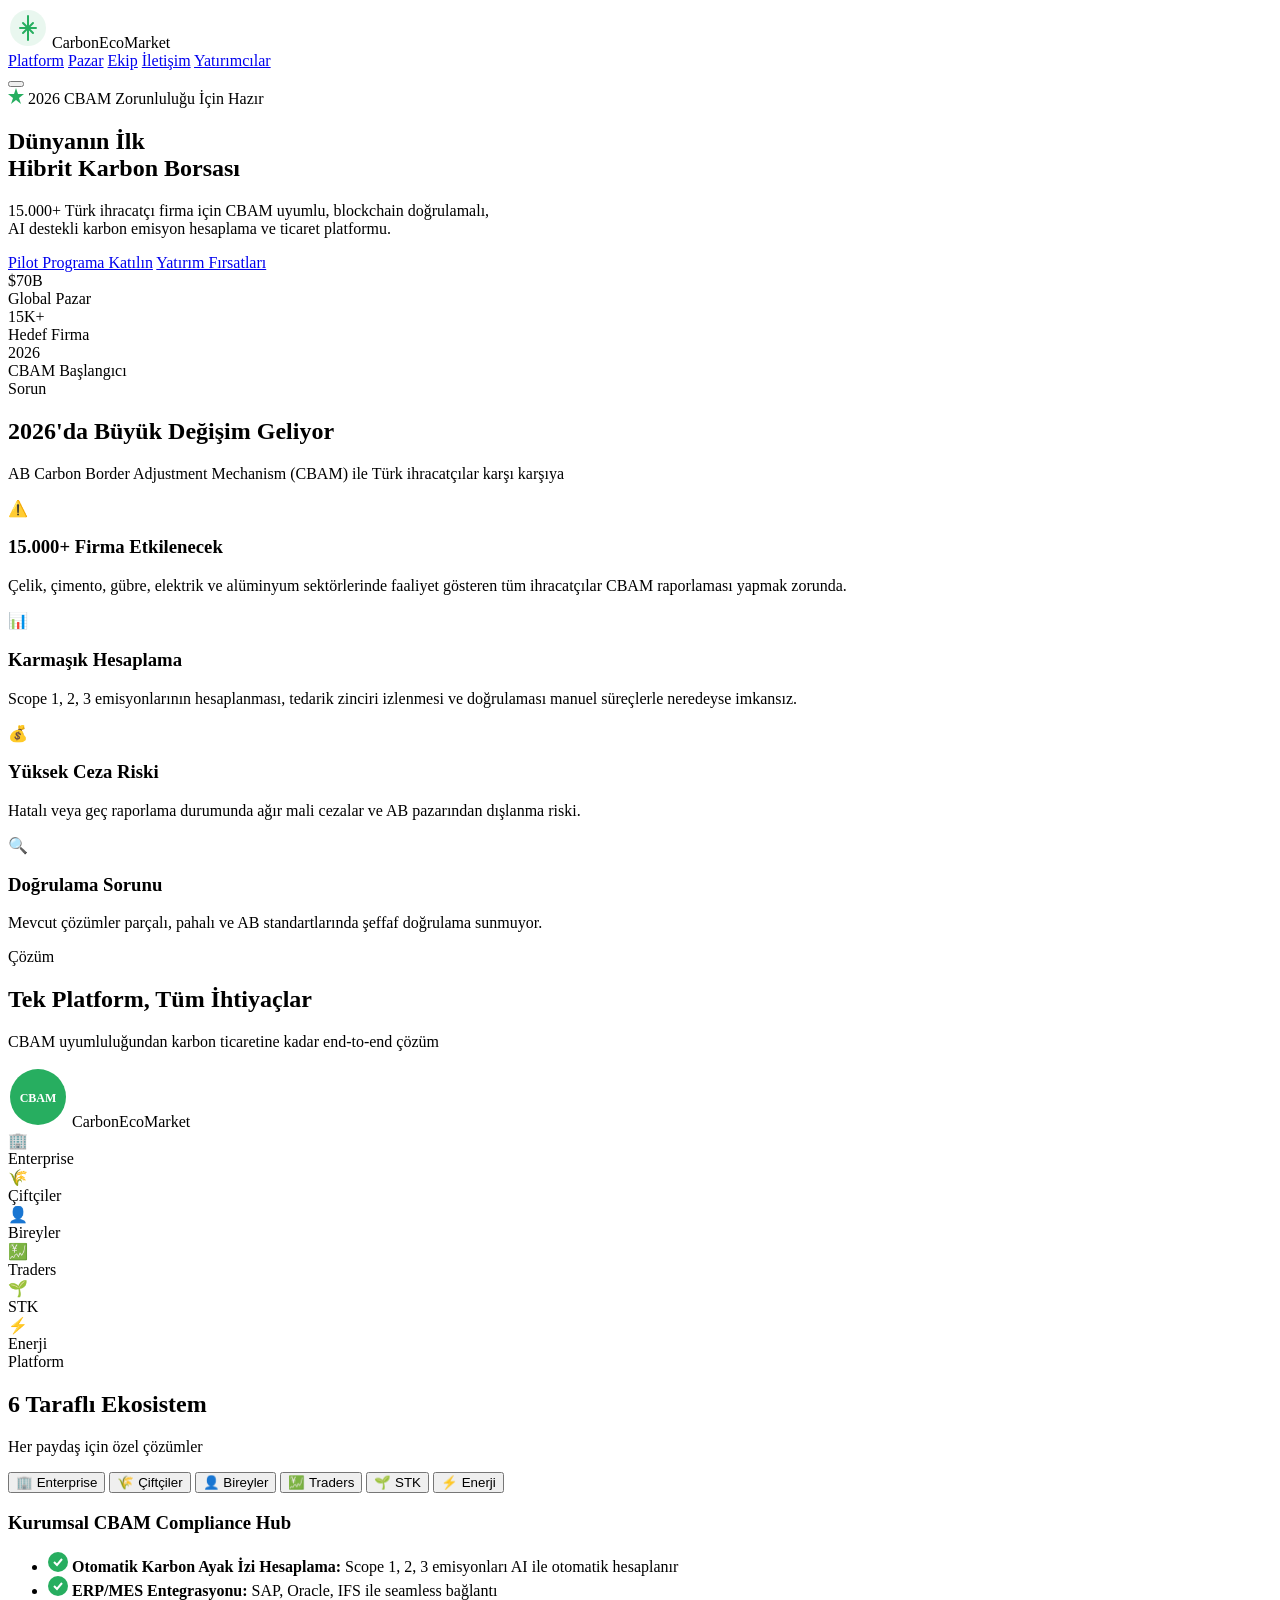
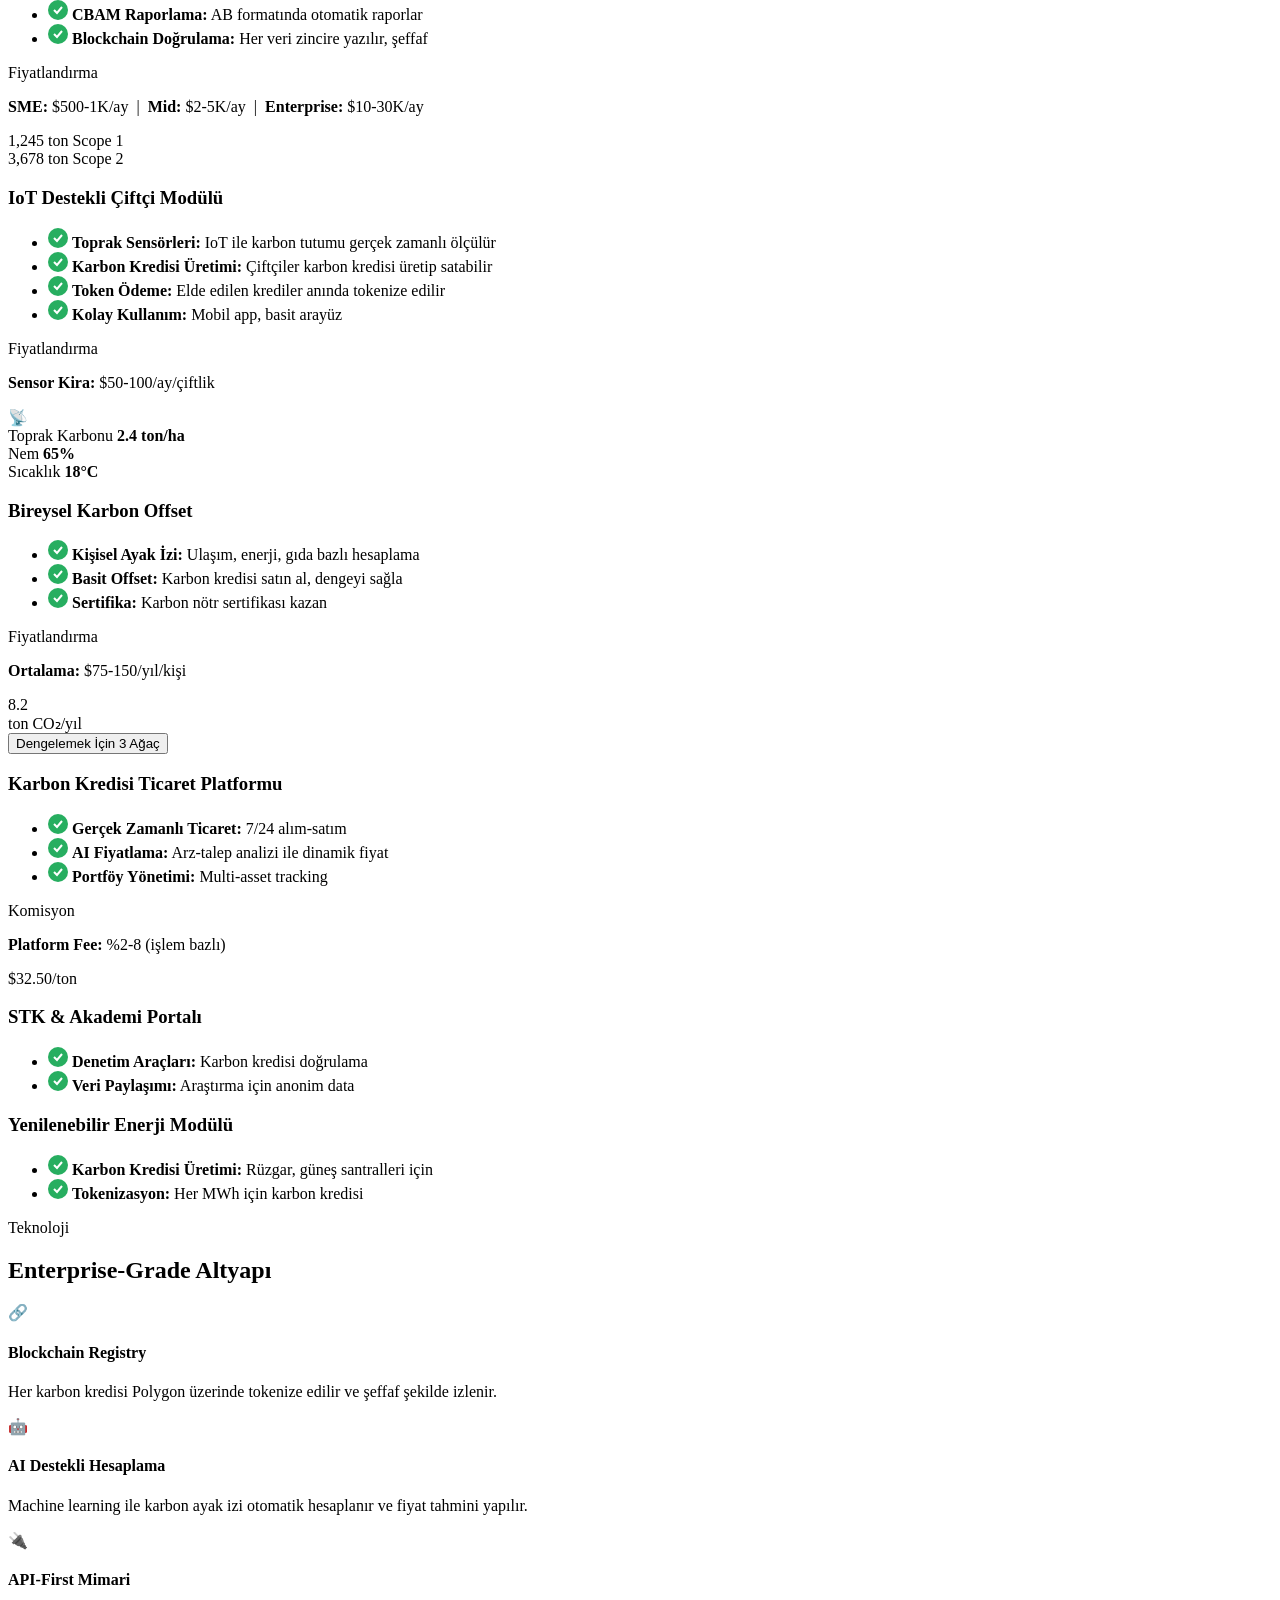
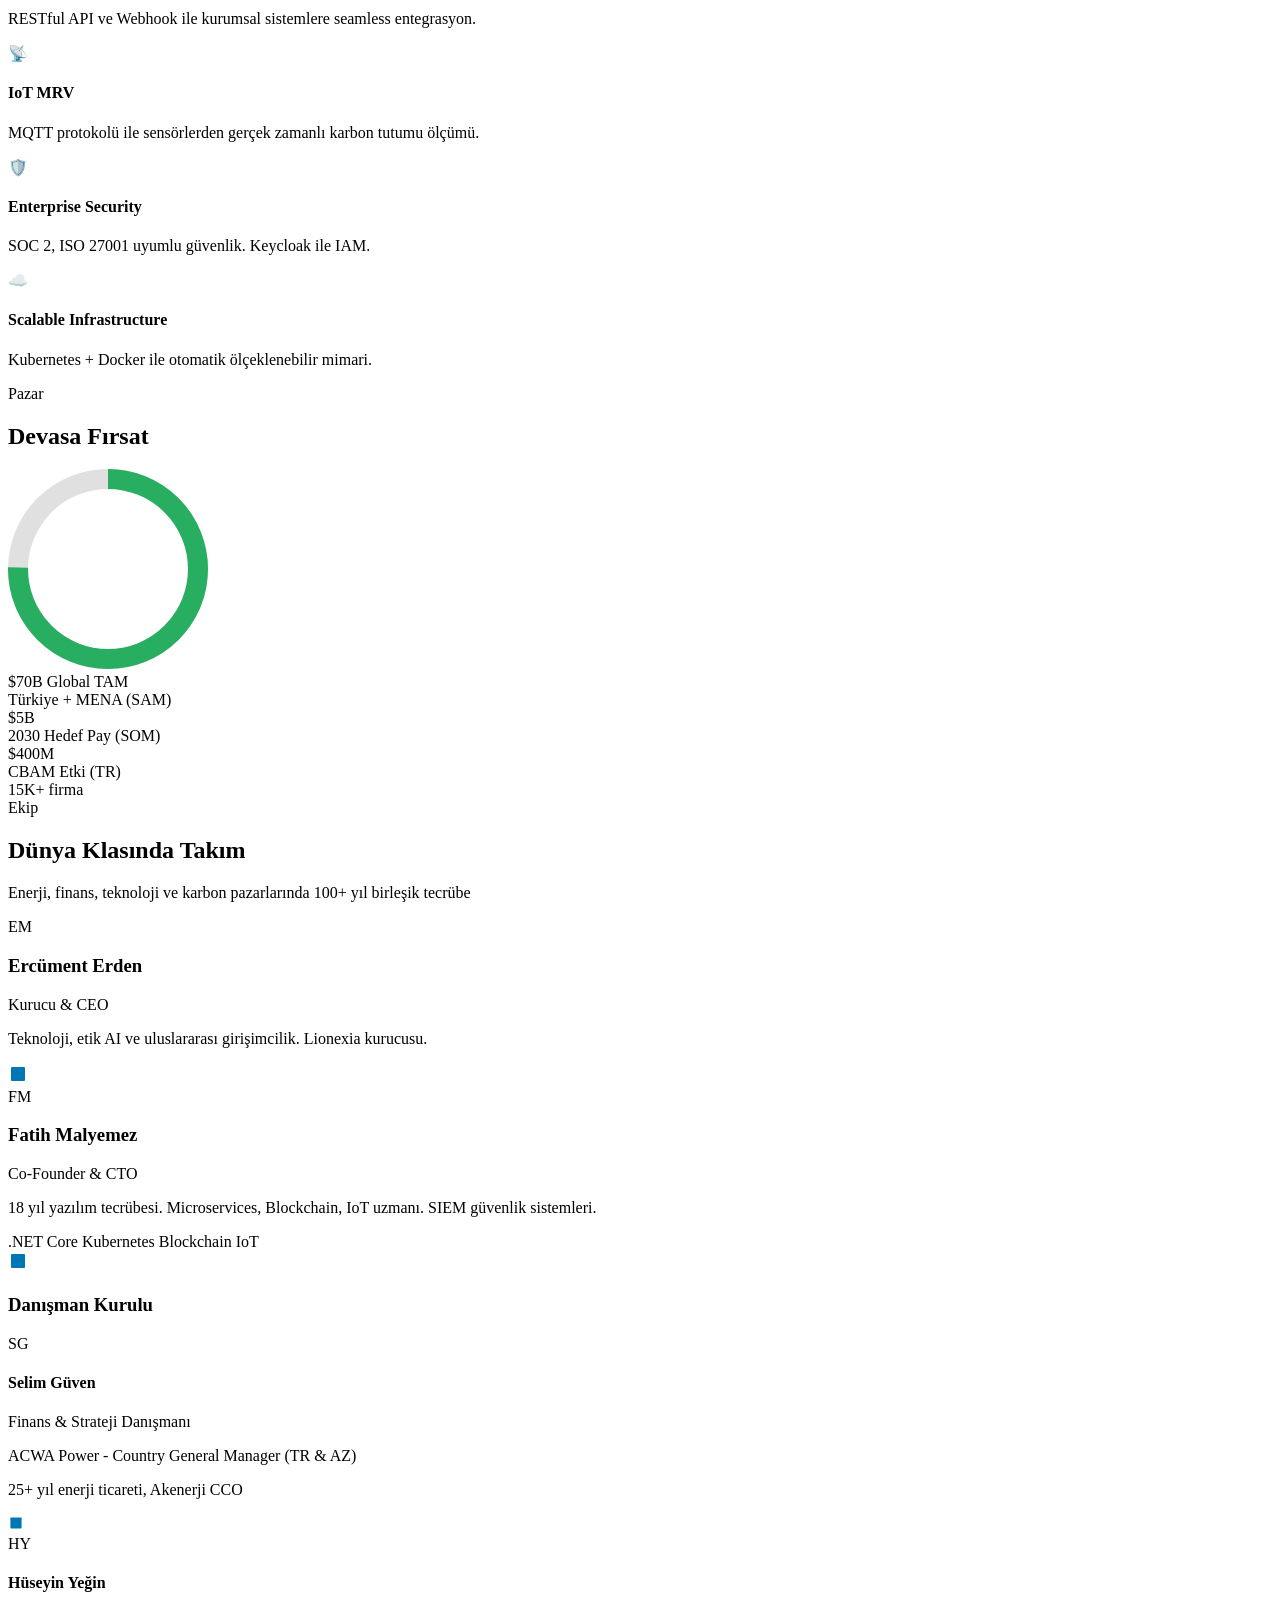
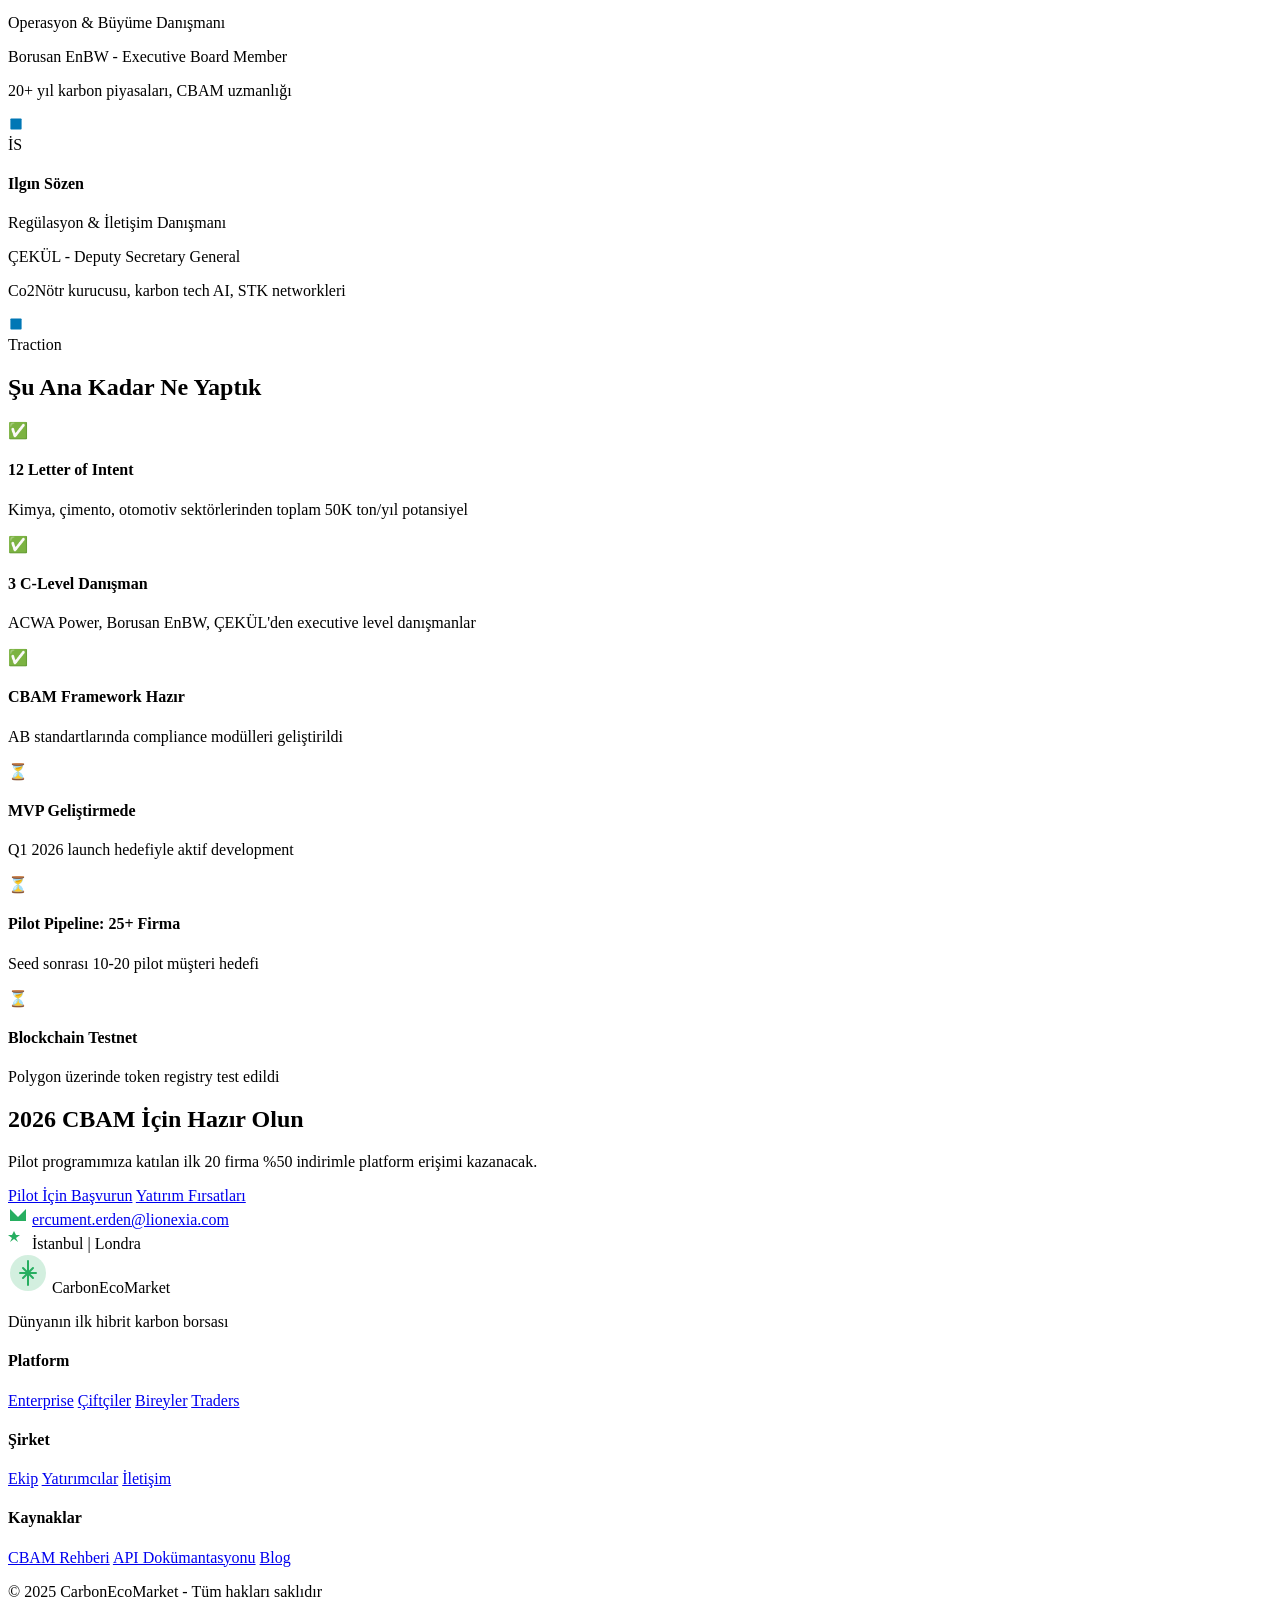
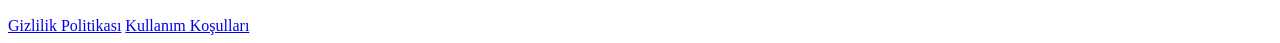
==== index.html @ c8ae9000 "Update title and description in index.html" ====
<!DOCTYPE html>
<html lang="tr">
<head>
    <meta charset="UTF-8">
    <meta name="viewport" content="width=device-width, initial-scale=1.0">
    <meta name="description" content="CarbonEcoMarket - Dünyanın ilk hibrit karbon borsası">
    <title>CarbonEcoMarket | Dünyanın İlk Hibrit Karbon Borsası</title>
    <link rel="stylesheet" href="styles.css">
    <link rel="preconnect" href="https://fonts.googleapis.com">
    <link href="https://fonts.googleapis.com/css2?family=Inter:wght@300;400;500;600;700;800&display=swap" rel="stylesheet">
</head>
<body>
    
    <!-- Navigation -->
    <nav class="navbar">
        <div class="container">
            <div class="nav-brand">
                <svg class="logo-icon" width="40" height="40" viewBox="0 0 40 40">
                    <circle cx="20" cy="20" r="18" fill="#27ae60" opacity="0.1"/>
                    <path d="M20 8 L20 32 M12 20 L28 20 M15 15 L25 25 M25 15 L15 25" 
                          stroke="#27ae60" stroke-width="2" stroke-linecap="round"/>
                </svg>
                <span class="brand-name">CarbonEcoMarket</span>
            </div>
            <div class="nav-links">
                <a href="#platform">Platform</a>
                <a href="#market">Pazar</a>
                <a href="#team">Ekip</a>
                <a href="#contact">İletişim</a>
                <a href="/invest" class="btn-invest">Yatırımcılar</a>
            </div>
            <button class="mobile-menu-btn">
                <span></span>
                <span></span>
                <span></span>
            </button>
        </div>
    </nav>

    <!-- Hero Section -->
    <section class="hero">
        <div class="hero-background">
            <div class="gradient-orb orb-1"></div>
            <div class="gradient-orb orb-2"></div>
            <div class="gradient-orb orb-3"></div>
        </div>
        <div class="container hero-content">
            <div class="hero-badge">
                <svg width="16" height="16" viewBox="0 0 16 16">
                    <path d="M8 0L10 6L16 6L11 10L13 16L8 12L3 16L5 10L0 6L6 6Z" fill="#27ae60"/>
                </svg>
                <span>2026 CBAM Zorunluluğu İçin Hazır</span>
            </div>
            <h1 class="hero-title">
                Dünyanın İlk<br/>
                <span class="gradient-text">Hibrit Karbon Borsası</span>
            </h1>
            <p class="hero-subtitle">
                15.000+ Türk ihracatçı firma için CBAM uyumlu, blockchain doğrulamalı,<br/>
                AI destekli karbon emisyon hesaplama ve ticaret platformu.
            </p>
            <div class="hero-cta">
                <a href="#contact" class="btn btn-primary">Pilot Programa Katılın</a>
                <a href="/invest" class="btn btn-secondary">Yatırım Fırsatları</a>
            </div>
            <div class="hero-stats">
                <div class="stat-item">
                    <div class="stat-number">$70B</div>
                    <div class="stat-label">Global Pazar</div>
                </div>
                <div class="stat-item">
                    <div class="stat-number">15K+</div>
                    <div class="stat-label">Hedef Firma</div>
                </div>
                <div class="stat-item">
                    <div class="stat-number">2026</div>
                    <div class="stat-label">CBAM Başlangıcı</div>
                </div>
            </div>
        </div>
    </section>

    <!-- Problem Section -->
    <section class="problem-section">
        <div class="container">
            <div class="section-header">
                <span class="section-tag">Sorun</span>
                <h2>2026'da Büyük Değişim Geliyor</h2>
                <p>AB Carbon Border Adjustment Mechanism (CBAM) ile Türk ihracatçılar karşı karşıya</p>
            </div>
            <div class="problem-grid">
                <div class="problem-card urgent">
                    <div class="problem-icon">⚠️</div>
                    <h3>15.000+ Firma Etkilenecek</h3>
                    <p>Çelik, çimento, gübre, elektrik ve alüminyum sektörlerinde faaliyet gösteren tüm ihracatçılar CBAM raporlaması yapmak zorunda.</p>
                </div>
                <div class="problem-card">
                    <div class="problem-icon">📊</div>
                    <h3>Karmaşık Hesaplama</h3>
                    <p>Scope 1, 2, 3 emisyonlarının hesaplanması, tedarik zinciri izlenmesi ve doğrulaması manuel süreçlerle neredeyse imkansız.</p>
                </div>
                <div class="problem-card">
                    <div class="problem-icon">💰</div>
                    <h3>Yüksek Ceza Riski</h3>
                    <p>Hatalı veya geç raporlama durumunda ağır mali cezalar ve AB pazarından dışlanma riski.</p>
                </div>
                <div class="problem-card">
                    <div class="problem-icon">🔍</div>
                    <h3>Doğrulama Sorunu</h3>
                    <p>Mevcut çözümler parçalı, pahalı ve AB standartlarında şeffaf doğrulama sunmuyor.</p>
                </div>
            </div>
        </div>
    </section>

    <!-- Solution Section -->
    <section class="solution-section">
        <div class="container">
            <div class="section-header">
                <span class="section-tag">Çözüm</span>
                <h2>Tek Platform, Tüm İhtiyaçlar</h2>
                <p>CBAM uyumluluğundan karbon ticaretine kadar end-to-end çözüm</p>
            </div>
            <div class="solution-visual">
                <div class="platform-diagram">
                    <div class="diagram-center">
                        <div class="center-node">
                            <svg width="60" height="60" viewBox="0 0 60 60">
                                <circle cx="30" cy="30" r="28" fill="#27ae60"/>
                                <text x="30" y="35" text-anchor="middle" fill="white" font-size="12" font-weight="bold">CBAM</text>
                            </svg>
                            <span>CarbonEcoMarket</span>
                        </div>
                    </div>
                    <div class="diagram-nodes">
                        <div class="node node-1">
                            <div class="node-icon">🏢</div>
                            <span>Enterprise</span>
                        </div>
                        <div class="node node-2">
                            <div class="node-icon">🌾</div>
                            <span>Çiftçiler</span>
                        </div>
                        <div class="node node-3">
                            <div class="node-icon">👤</div>
                            <span>Bireyler</span>
                        </div>
                        <div class="node node-4">
                            <div class="node-icon">💹</div>
                            <span>Traders</span>
                        </div>
                        <div class="node node-5">
                            <div class="node-icon">🌱</div>
                            <span>STK</span>
                        </div>
                        <div class="node node-6">
                            <div class="node-icon">⚡</div>
                            <span>Enerji</span>
                        </div>
                    </div>
                </div>
            </div>
        </div>
    </section>

    <!-- Platform Features -->
    <section id="platform" class="features-section">
        <div class="container">
            <div class="section-header">
                <span class="section-tag">Platform</span>
                <h2>6 Taraflı Ekosistem</h2>
                <p>Her paydaş için özel çözümler</p>
            </div>
            <div class="features-tabs">
                <button class="tab-btn active" data-tab="enterprise">🏢 Enterprise</button>
                <button class="tab-btn" data-tab="farm">🌾 Çiftçiler</button>
                <button class="tab-btn" data-tab="individual">👤 Bireyler</button>
                <button class="tab-btn" data-tab="trader">💹 Traders</button>
                <button class="tab-btn" data-tab="ngo">🌱 STK</button>
                <button class="tab-btn" data-tab="energy">⚡ Enerji</button>
            </div>
            <div class="features-content">
                <!-- Enterprise Tab -->
                <div class="tab-content active" id="enterprise">
                    <div class="feature-showcase">
                        <div class="feature-text">
                            <h3>Kurumsal CBAM Compliance Hub</h3>
                            <ul class="feature-list">
                                <li>
                                    <svg width="20" height="20" viewBox="0 0 20 20">
                                        <circle cx="10" cy="10" r="10" fill="#27ae60"/>
                                        <path d="M6 10 L9 13 L14 7" stroke="white" stroke-width="2" fill="none"/>
                                    </svg>
                                    <span><strong>Otomatik Karbon Ayak İzi Hesaplama:</strong> Scope 1, 2, 3 emisyonları AI ile otomatik hesaplanır</span>
                                </li>
                                <li>
                                    <svg width="20" height="20" viewBox="0 0 20 20">
                                        <circle cx="10" cy="10" r="10" fill="#27ae60"/>
                                        <path d="M6 10 L9 13 L14 7" stroke="white" stroke-width="2" fill="none"/>
                                    </svg>
                                    <span><strong>ERP/MES Entegrasyonu:</strong> SAP, Oracle, IFS ile seamless bağlantı</span>
                                </li>
                                <li>
                                    <svg width="20" height="20" viewBox="0 0 20 20">
                                        <circle cx="10" cy="10" r="10" fill="#27ae60"/>
                                        <path d="M6 10 L9 13 L14 7" stroke="white" stroke-width="2" fill="none"/>
                                    </svg>
                                    <span><strong>CBAM Raporlama:</strong> AB formatında otomatik raporlar</span>
                                </li>
                                <li>
                                    <svg width="20" height="20" viewBox="0 0 20 20">
                                        <circle cx="10" cy="10" r="10" fill="#27ae60"/>
                                        <path d="M6 10 L9 13 L14 7" stroke="white" stroke-width="2" fill="none"/>
                                    </svg>
                                    <span><strong>Blockchain Doğrulama:</strong> Her veri zincire yazılır, şeffaf</span>
                                </li>
                            </ul>
                            <div class="feature-pricing">
                                <div class="pricing-badge">Fiyatlandırma</div>
                                <p><strong>SME:</strong> $500-1K/ay &nbsp;|&nbsp; <strong>Mid:</strong> $2-5K/ay &nbsp;|&nbsp; <strong>Enterprise:</strong> $10-30K/ay</p>
                            </div>
                        </div>
                        <div class="feature-visual">
                            <div class="dashboard-mockup">
                                <div class="mockup-header">
                                    <div class="mockup-dot"></div>
                                    <div class="mockup-dot"></div>
                                    <div class="mockup-dot"></div>
                                </div>
                                <div class="mockup-content">
                                    <div class="mockup-chart">
                                        <div class="chart-bar" style="height: 60%"></div>
                                        <div class="chart-bar" style="height: 80%"></div>
                                        <div class="chart-bar" style="height: 45%"></div>
                                        <div class="chart-bar" style="height: 90%"></div>
                                    </div>
                                    <div class="mockup-stats">
                                        <div class="stat-box">
                                            <span class="stat-value">1,245 ton</span>
                                            <span class="stat-label">Scope 1</span>
                                        </div>
                                        <div class="stat-box">
                                            <span class="stat-value">3,678 ton</span>
                                            <span class="stat-label">Scope 2</span>
                                        </div>
                                    </div>
                                </div>
                            </div>
                        </div>
                    </div>
                </div>

                <!-- Farm Tab -->
                <div class="tab-content" id="farm">
                    <div class="feature-showcase">
                        <div class="feature-text">
                            <h3>IoT Destekli Çiftçi Modülü</h3>
                            <ul class="feature-list">
                                <li>
                                    <svg width="20" height="20" viewBox="0 0 20 20">
                                        <circle cx="10" cy="10" r="10" fill="#27ae60"/>
                                        <path d="M6 10 L9 13 L14 7" stroke="white" stroke-width="2" fill="none"/>
                                    </svg>
                                    <span><strong>Toprak Sensörleri:</strong> IoT ile karbon tutumu gerçek zamanlı ölçülür</span>
                                </li>
                                <li>
                                    <svg width="20" height="20" viewBox="0 0 20 20">
                                        <circle cx="10" cy="10" r="10" fill="#27ae60"/>
                                        <path d="M6 10 L9 13 L14 7" stroke="white" stroke-width="2" fill="none"/>
                                    </svg>
                                    <span><strong>Karbon Kredisi Üretimi:</strong> Çiftçiler karbon kredisi üretip satabilir</span>
                                </li>
                                <li>
                                    <svg width="20" height="20" viewBox="0 0 20 20">
                                        <circle cx="10" cy="10" r="10" fill="#27ae60"/>
                                        <path d="M6 10 L9 13 L14 7" stroke="white" stroke-width="2" fill="none"/>
                                    </svg>
                                    <span><strong>Token Ödeme:</strong> Elde edilen krediler anında tokenize edilir</span>
                                </li>
                                <li>
                                    <svg width="20" height="20" viewBox="0 0 20 20">
                                        <circle cx="10" cy="10" r="10" fill="#27ae60"/>
                                        <path d="M6 10 L9 13 L14 7" stroke="white" stroke-width="2" fill="none"/>
                                    </svg>
                                    <span><strong>Kolay Kullanım:</strong> Mobil app, basit arayüz</span>
                                </li>
                            </ul>
                            <div class="feature-pricing">
                                <div class="pricing-badge">Fiyatlandırma</div>
                                <p><strong>Sensor Kira:</strong> $50-100/ay/çiftlik</p>
                            </div>
                        </div>
                        <div class="feature-visual">
                            <div class="iot-mockup">
                                <div class="sensor-icon">📡</div>
                                <div class="iot-data">
                                    <div class="data-row">
                                        <span>Toprak Karbonu</span>
                                        <strong>2.4 ton/ha</strong>
                                    </div>
                                    <div class="data-row">
                                        <span>Nem</span>
                                        <strong>65%</strong>
                                    </div>
                                    <div class="data-row">
                                        <span>Sıcaklık</span>
                                        <strong>18°C</strong>
                                    </div>
                                </div>
                            </div>
                        </div>
                    </div>
                </div>

                <!-- Individual Tab -->
                <div class="tab-content" id="individual">
                    <div class="feature-showcase">
                        <div class="feature-text">
                            <h3>Bireysel Karbon Offset</h3>
                            <ul class="feature-list">
                                <li>
                                    <svg width="20" height="20" viewBox="0 0 20 20">
                                        <circle cx="10" cy="10" r="10" fill="#27ae60"/>
                                        <path d="M6 10 L9 13 L14 7" stroke="white" stroke-width="2" fill="none"/>
                                    </svg>
                                    <span><strong>Kişisel Ayak İzi:</strong> Ulaşım, enerji, gıda bazlı hesaplama</span>
                                </li>
                                <li>
                                    <svg width="20" height="20" viewBox="0 0 20 20">
                                        <circle cx="10" cy="10" r="10" fill="#27ae60"/>
                                        <path d="M6 10 L9 13 L14 7" stroke="white" stroke-width="2" fill="none"/>
                                    </svg>
                                    <span><strong>Basit Offset:</strong> Karbon kredisi satın al, dengeyi sağla</span>
                                </li>
                                <li>
                                    <svg width="20" height="20" viewBox="0 0 20 20">
                                        <circle cx="10" cy="10" r="10" fill="#27ae60"/>
                                        <path d="M6 10 L9 13 L14 7" stroke="white" stroke-width="2" fill="none"/>
                                    </svg>
                                    <span><strong>Sertifika:</strong> Karbon nötr sertifikası kazan</span>
                                </li>
                            </ul>
                            <div class="feature-pricing">
                                <div class="pricing-badge">Fiyatlandırma</div>
                                <p><strong>Ortalama:</strong> $75-150/yıl/kişi</p>
                            </div>
                        </div>
                        <div class="feature-visual">
                            <div class="mobile-mockup">
                                <div class="mobile-screen">
                                    <div class="carbon-circle">
                                        <div class="circle-value">8.2</div>
                                        <div class="circle-label">ton CO₂/yıl</div>
                                    </div>
                                    <button class="offset-btn">Dengelemek İçin 3 Ağaç</button>
                                </div>
                            </div>
                        </div>
                    </div>
                </div>

                <!-- Trader Tab -->
                <div class="tab-content" id="trader">
                    <div class="feature-showcase">
                        <div class="feature-text">
                            <h3>Karbon Kredisi Ticaret Platformu</h3>
                            <ul class="feature-list">
                                <li>
                                    <svg width="20" height="20" viewBox="0 0 20 20">
                                        <circle cx="10" cy="10" r="10" fill="#27ae60"/>
                                        <path d="M6 10 L9 13 L14 7" stroke="white" stroke-width="2" fill="none"/>
                                    </svg>
                                    <span><strong>Gerçek Zamanlı Ticaret:</strong> 7/24 alım-satım</span>
                                </li>
                                <li>
                                    <svg width="20" height="20" viewBox="0 0 20 20">
                                        <circle cx="10" cy="10" r="10" fill="#27ae60"/>
                                        <path d="M6 10 L9 13 L14 7" stroke="white" stroke-width="2" fill="none"/>
                                    </svg>
                                    <span><strong>AI Fiyatlama:</strong> Arz-talep analizi ile dinamik fiyat</span>
                                </li>
                                <li>
                                    <svg width="20" height="20" viewBox="0 0 20 20">
                                        <circle cx="10" cy="10" r="10" fill="#27ae60"/>
                                        <path d="M6 10 L9 13 L14 7" stroke="white" stroke-width="2" fill="none"/>
                                    </svg>
                                    <span><strong>Portföy Yönetimi:</strong> Multi-asset tracking</span>
                                </li>
                            </ul>
                            <div class="feature-pricing">
                                <div class="pricing-badge">Komisyon</div>
                                <p><strong>Platform Fee:</strong> %2-8 (işlem bazlı)</p>
                            </div>
                        </div>
                        <div class="feature-visual">
                            <div class="trading-mockup">
                                <div class="price-chart">
                                    <div class="chart-line"></div>
                                    <span class="price-tag">$32.50/ton</span>
                                </div>
                            </div>
                        </div>
                    </div>
                </div>

                <!-- NGO Tab -->
                <div class="tab-content" id="ngo">
                    <div class="feature-showcase">
                        <div class="feature-text">
                            <h3>STK & Akademi Portalı</h3>
                            <ul class="feature-list">
                                <li>
                                    <svg width="20" height="20" viewBox="0 0 20 20">
                                        <circle cx="10" cy="10" r="10" fill="#27ae60"/>
                                        <path d="M6 10 L9 13 L14 7" stroke="white" stroke-width="2" fill="none"/>
                                    </svg>
                                    <span><strong>Denetim Araçları:</strong> Karbon kredisi doğrulama</span>
                                </li>
                                <li>
                                    <svg width="20" height="20" viewBox="0 0 20 20">
                                        <circle cx="10" cy="10" r="10" fill="#27ae60"/>
                                        <path d="M6 10 L9 13 L14 7" stroke="white" stroke-width="2" fill="none"/>
                                    </svg>
                                    <span><strong>Veri Paylaşımı:</strong> Araştırma için anonim data</span>
                                </li>
                            </ul>
                        </div>
                    </div>
                </div>

                <!-- Energy Tab -->
                <div class="tab-content" id="energy">
                    <div class="feature-showcase">
                        <div class="feature-text">
                            <h3>Yenilenebilir Enerji Modülü</h3>
                            <ul class="feature-list">
                                <li>
                                    <svg width="20" height="20" viewBox="0 0 20 20">
                                        <circle cx="10" cy="10" r="10" fill="#27ae60"/>
                                        <path d="M6 10 L9 13 L14 7" stroke="white" stroke-width="2" fill="none"/>
                                    </svg>
                                    <span><strong>Karbon Kredisi Üretimi:</strong> Rüzgar, güneş santralleri için</span>
                                </li>
                                <li>
                                    <svg width="20" height="20" viewBox="0 0 20 20">
                                        <circle cx="10" cy="10" r="10" fill="#27ae60"/>
                                        <path d="M6 10 L9 13 L14 7" stroke="white" stroke-width="2" fill="none"/>
                                    </svg>
                                    <span><strong>Tokenizasyon:</strong> Her MWh için karbon kredisi</span>
                                </li>
                            </ul>
                        </div>
                    </div>
                </div>
            </div>
        </div>
    </section>

    <!-- Technology Stack -->
    <section class="tech-section">
        <div class="container">
            <div class="section-header">
                <span class="section-tag">Teknoloji</span>
                <h2>Enterprise-Grade Altyapı</h2>
            </div>
            <div class="tech-grid">
                <div class="tech-card">
                    <div class="tech-icon">🔗</div>
                    <h4>Blockchain Registry</h4>
                    <p>Her karbon kredisi Polygon üzerinde tokenize edilir ve şeffaf şekilde izlenir.</p>
                </div>
                <div class="tech-card">
                    <div class="tech-icon">🤖</div>
                    <h4>AI Destekli Hesaplama</h4>
                    <p>Machine learning ile karbon ayak izi otomatik hesaplanır ve fiyat tahmini yapılır.</p>
                </div>
                <div class="tech-card">
                    <div class="tech-icon">🔌</div>
                    <h4>API-First Mimari</h4>
                    <p>RESTful API ve Webhook ile kurumsal sistemlere seamless entegrasyon.</p>
                </div>
                <div class="tech-card">
                    <div class="tech-icon">📡</div>
                    <h4>IoT MRV</h4>
                    <p>MQTT protokolü ile sensörlerden gerçek zamanlı karbon tutumu ölçümü.</p>
                </div>
                <div class="tech-card">
                    <div class="tech-icon">🛡️</div>
                    <h4>Enterprise Security</h4>
                    <p>SOC 2, ISO 27001 uyumlu güvenlik. Keycloak ile IAM.</p>
                </div>
                <div class="tech-card">
                    <div class="tech-icon">☁️</div>
                    <h4>Scalable Infrastructure</h4>
                    <p>Kubernetes + Docker ile otomatik ölçeklenebilir mimari.</p>
                </div>
            </div>
        </div>
    </section>

    <!-- Market Section -->
    <section id="market" class="market-section">
        <div class="container">
            <div class="section-header">
                <span class="section-tag">Pazar</span>
                <h2>Devasa Fırsat</h2>
            </div>
            <div class="market-stats">
                <div class="market-stat-large">
                    <div class="stat-circle">
                        <svg width="200" height="200" viewBox="0 0 200 200">
                            <circle cx="100" cy="100" r="90" fill="none" stroke="#e0e0e0" stroke-width="20"/>
                            <circle cx="100" cy="100" r="90" fill="none" stroke="#27ae60" stroke-width="20" 
                                    stroke-dasharray="565" stroke-dashoffset="140" transform="rotate(-90 100 100)"/>
                        </svg>
                        <div class="stat-center">
                            <span class="stat-big">$70B</span>
                            <span class="stat-small">Global TAM</span>
                        </div>
                    </div>
                </div>
                <div class="market-breakdown">
                    <div class="breakdown-item">
                        <div class="breakdown-label">
                            <span class="dot" style="background: #27ae60"></span>
                            <span>Türkiye + MENA (SAM)</span>
                        </div>
                        <div class="breakdown-value">$5B</div>
                    </div>
                    <div class="breakdown-item">
                        <div class="breakdown-label">
                            <span class="dot" style="background: #2980b9"></span>
                            <span>2030 Hedef Pay (SOM)</span>
                        </div>
                        <div class="breakdown-value">$400M</div>
                    </div>
                    <div class="breakdown-item">
                        <div class="breakdown-label">
                            <span class="dot" style="background: #e67e22"></span>
                            <span>CBAM Etki (TR)</span>
                        </div>
                        <div class="breakdown-value">15K+ firma</div>
                    </div>
                </div>
            </div>
        </div>
    </section>

    <!-- Team Section -->
    <section id="team" class="team-section">
        <div class="container">
            <div class="section-header">
                <span class="section-tag">Ekip</span>
                <h2>Dünya Klasında Takım</h2>
                <p>Enerji, finans, teknoloji ve karbon pazarlarında 100+ yıl birleşik tecrübe</p>
            </div>
            <div class="team-grid">
                <div class="team-card founder">
                    <div class="team-photo">
                        <div class="photo-placeholder">EM</div>
                    </div>
                    <h3>Ercüment Erden</h3>
                    <p class="team-role">Kurucu & CEO</p>
                    <p class="team-bio">Teknoloji, etik AI ve uluslararası girişimcilik. Lionexia kurucusu.</p>
                    <div class="team-links">
                        <a href="https://www.linkedin.com/in/ercumenterden/" target="_blank">
                            <svg width="20" height="20" viewBox="0 0 20 20">
                                <path d="M4 3 H16 A1 1 0 0 1 17 4 V16 A1 1 0 0 1 16 17 H4 A1 1 0 0 1 3 16 V4 A1 1 0 0 1 4 3 Z" fill="#0077b5"/>
                            </svg>
                        </a>
                    </div>
                </div>

                <div class="team-card founder">
                    <div class="team-photo">
                        <div class="photo-placeholder">FM</div>
                    </div>
                    <h3>Fatih Malyemez</h3>
                    <p class="team-role">Co-Founder & CTO</p>
                    <p class="team-bio">18 yıl yazılım tecrübesi. Microservices, Blockchain, IoT uzmanı. SIEM güvenlik sistemleri.</p>
                    <div class="team-expertise">
                        <span class="expertise-tag">.NET Core</span>
                        <span class="expertise-tag">Kubernetes</span>
                        <span class="expertise-tag">Blockchain</span>
                        <span class="expertise-tag">IoT</span>
                    </div>
                    <div class="team-links">
                        <a href="https://www.linkedin.com/in/fatih-malyemez-86b98a245" target="_blank">
                            <svg width="20" height="20" viewBox="0 0 20 20">
                                <path d="M4 3 H16 A1 1 0 0 1 17 4 V16 A1 1 0 0 1 16 17 H4 A1 1 0 0 1 3 16 V4 A1 1 0 0 1 4 3 Z" fill="#0077b5"/>
                            </svg>
                        </a>
                    </div>
                </div>
            </div>

            <div class="advisors-section">
                <h3 class="advisors-title">Danışman Kurulu</h3>
                <div class="advisors-grid">
                    <div class="advisor-card">
                        <div class="advisor-photo">
                            <div class="photo-placeholder">SG</div>
                        </div>
                        <div class="advisor-info">
                            <h4>Selim Güven</h4>
                            <p class="advisor-role">Finans & Strateji Danışmanı</p>
                            <p class="advisor-company">ACWA Power - Country General Manager (TR & AZ)</p>
                            <p class="advisor-experience">25+ yıl enerji ticareti, Akenerji CCO</p>
                        </div>
                        <a href="https://www.linkedin.com/in/selim-güven" target="_blank" class="advisor-linkedin">
                            <svg width="16" height="16" viewBox="0 0 20 20">
                                <path d="M4 3 H16 A1 1 0 0 1 17 4 V16 A1 1 0 0 1 16 17 H4 A1 1 0 0 1 3 16 V4 A1 1 0 0 1 4 3 Z" fill="#0077b5"/>
                            </svg>
                        </a>
                    </div>

                    <div class="advisor-card">
                        <div class="advisor-photo">
                            <div class="photo-placeholder">HY</div>
                        </div>
                        <div class="advisor-info">
                            <h4>Hüseyin Yeğin</h4>
                            <p class="advisor-role">Operasyon & Büyüme Danışmanı</p>
                            <p class="advisor-company">Borusan EnBW - Executive Board Member</p>
                            <p class="advisor-experience">20+ yıl karbon piyasaları, CBAM uzmanlığı</p>
                        </div>
                        <a href="https://www.linkedin.com/in/hüseyin-yeğin" target="_blank" class="advisor-linkedin">
                            <svg width="16" height="16" viewBox="0 0 20 20">
                                <path d="M4 3 H16 A1 1 0 0 1 17 4 V16 A1 1 0 0 1 16 17 H4 A1 1 0 0 1 3 16 V4 A1 1 0 0 1 4 3 Z" fill="#0077b5"/>
                            </svg>
                        </a>
                    </div>

                    <div class="advisor-card">
                        <div class="advisor-photo">
                            <div class="photo-placeholder">İS</div>
                        </div>
                        <div class="advisor-info">
                            <h4>Ilgın Sözen</h4>
                            <p class="advisor-role">Regülasyon & İletişim Danışmanı</p>
                            <p class="advisor-company">ÇEKÜL - Deputy Secretary General</p>
                            <p class="advisor-experience">Co2Nötr kurucusu, karbon tech AI, STK networkleri</p>
                        </div>
                        <a href="https://www.linkedin.com/in/ilgın-sözen" target="_blank" class="advisor-linkedin">
                            <svg width="16" height="16" viewBox="0 0 20 20">
                                <path d="M4 3 H16 A1 1 0 0 1 17 4 V16 A1 1 0 0 1 16 17 H4 A1 1 0 0 1 3 16 V4 A1 1 0 0 1 4 3 Z" fill="#0077b5"/>
                            </svg>
                        </a>
                    </div>
                </div>
            </div>
        </div>
    </section>

    <!-- Traction Section -->
    <section class="traction-section">
        <div class="container">
            <div class="section-header">
                <span class="section-tag">Traction</span>
                <h2>Şu Ana Kadar Ne Yaptık</h2>
            </div>
            <div class="traction-grid">
                <div class="traction-card completed">
                    <div class="traction-icon">✅</div>
                    <h4>12 Letter of Intent</h4>
                    <p>Kimya, çimento, otomotiv sektörlerinden toplam 50K ton/yıl potansiyel</p>
                </div>
                <div class="traction-card completed">
                    <div class="traction-icon">✅</div>
                    <h4>3 C-Level Danışman</h4>
                    <p>ACWA Power, Borusan EnBW, ÇEKÜL'den executive level danışmanlar</p>
                </div>
                <div class="traction-card completed">
                    <div class="traction-icon">✅</div>
                    <h4>CBAM Framework Hazır</h4>
                    <p>AB standartlarında compliance modülleri geliştirildi</p>
                </div>
                <div class="traction-card progress">
                    <div class="traction-icon">⏳</div>
                    <h4>MVP Geliştirmede</h4>
                    <p>Q1 2026 launch hedefiyle aktif development</p>
                </div>
                <div class="traction-card progress">
                    <div class="traction-icon">⏳</div>
                    <h4>Pilot Pipeline: 25+ Firma</h4>
                    <p>Seed sonrası 10-20 pilot müşteri hedefi</p>
                </div>
                <div class="traction-card progress">
                    <div class="traction-icon">⏳</div>
                    <h4>Blockchain Testnet</h4>
                    <p>Polygon üzerinde token registry test edildi</p>
                </div>
            </div>
        </div>
    </section>

    <!-- CTA Section -->
    <section id="contact" class="cta-section">
        <div class="container">
            <div class="cta-content">
                <h2>2026 CBAM İçin Hazır Olun</h2>
                <p>Pilot programımıza katılan ilk 20 firma %50 indirimle platform erişimi kazanacak.</p>
                <div class="cta-buttons">
                    <a href="mailto:info@carbonecomarket.com" class="btn btn-primary-large">Pilot İçin Başvurun</a>
                    <a href="/invest" class="btn btn-secondary-large">Yatırım Fırsatları</a>
                </div>
                <div class="cta-contacts">
                    <div class="contact-item">
                        <svg width="20" height="20" viewBox="0 0 20 20">
                            <path d="M2 4 L18 4 L10 12 Z M2 16 L18 16 L18 4 L2 4 Z" fill="#27ae60"/>
                        </svg>
                        <a href="mailto:ercument.erden@lionexia.com">ercument.erden@lionexia.com</a>
                    </div>
                    <div class="contact-item">
                        <svg width="20" height="20" viewBox="0 0 20 20">
                            <path d="M6 2 L8 6 L12 6 L8 9 L10 13 L6 10 L2 13 L4 9 L0 6 L4 6 Z" fill="#27ae60"/>
                        </svg>
                        <span>İstanbul | Londra</span>
                    </div>
                </div>
            </div>
        </div>
    </section>

    <!-- Footer -->
    <footer class="footer">
        <div class="container">
            <div class="footer-content">
                <div class="footer-brand">
                    <div class="footer-logo">
                        <svg width="40" height="40" viewBox="0 0 40 40">
                            <circle cx="20" cy="20" r="18" fill="#27ae60" opacity="0.2"/>
                            <path d="M20 8 L20 32 M12 20 L28 20 M15 15 L25 25 M25 15 L15 25" 
                                  stroke="#27ae60" stroke-width="2" stroke-linecap="round"/>
                        </svg>
                        <span>CarbonEcoMarket</span>
                    </div>
                    <p>Dünyanın ilk hibrit karbon borsası</p>
                </div>
                <div class="footer-links">
                    <div class="footer-col">
                        <h4>Platform</h4>
                        <a href="#platform">Enterprise</a>
                        <a href="#platform">Çiftçiler</a>
                        <a href="#platform">Bireyler</a>
                        <a href="#platform">Traders</a>
                    </div>
                    <div class="footer-col">
                        <h4>Şirket</h4>
                        <a href="#team">Ekip</a>
                        <a href="/invest">Yatırımcılar</a>
                        <a href="#contact">İletişim</a>
                    </div>
                    <div class="footer-col">
                        <h4>Kaynaklar</h4>
                        <a href="#">CBAM Rehberi</a>
                        <a href="#">API Dokümantasyonu</a>
                        <a href="#">Blog</a>
                    </div>
                </div>
            </div>
            <div class="footer-bottom">
                <p>&copy; 2025 CarbonEcoMarket - Tüm hakları saklıdır</p>
                <div class="footer-legal">
                    <a href="#">Gizlilik Politikası</a>
                    <a href="#">Kullanım Koşulları</a>
                </div>
            </div>
        </div>
    </footer>

    <script src="script.js"></script>
</body>
</html>
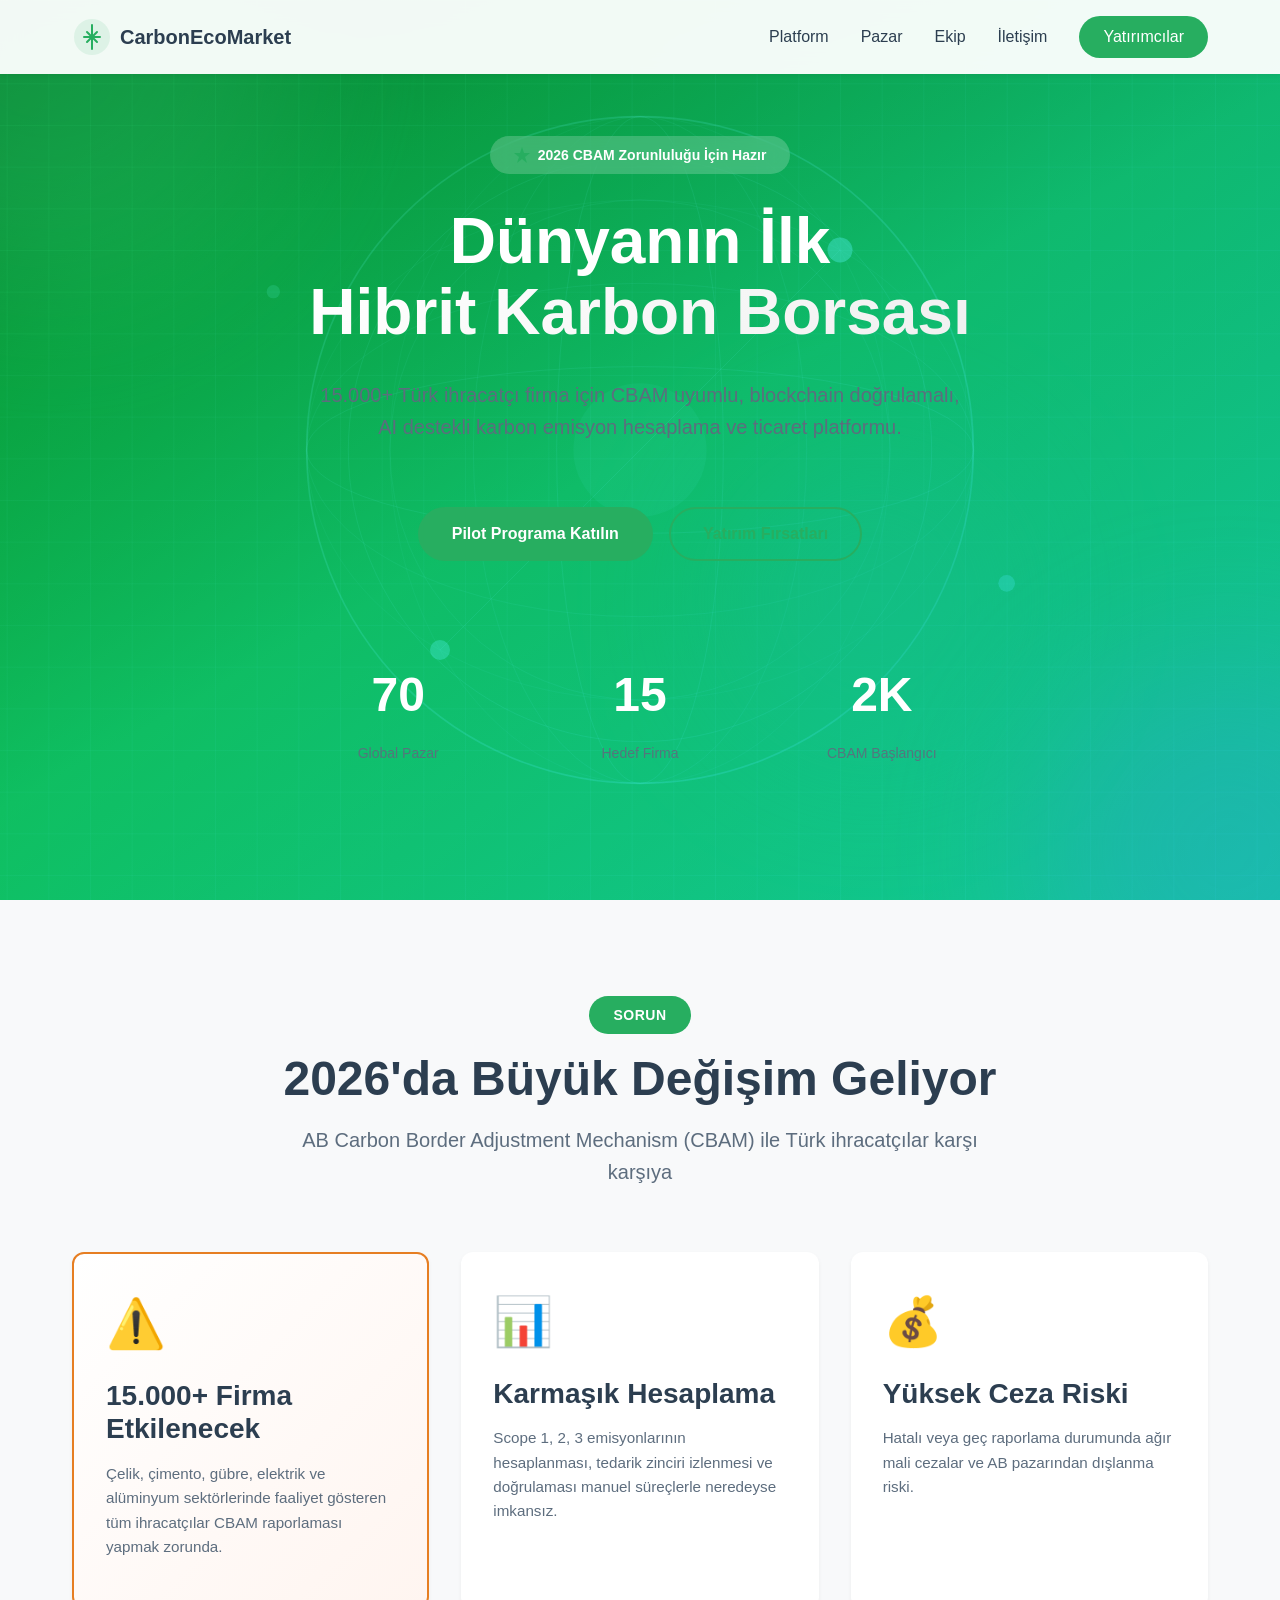
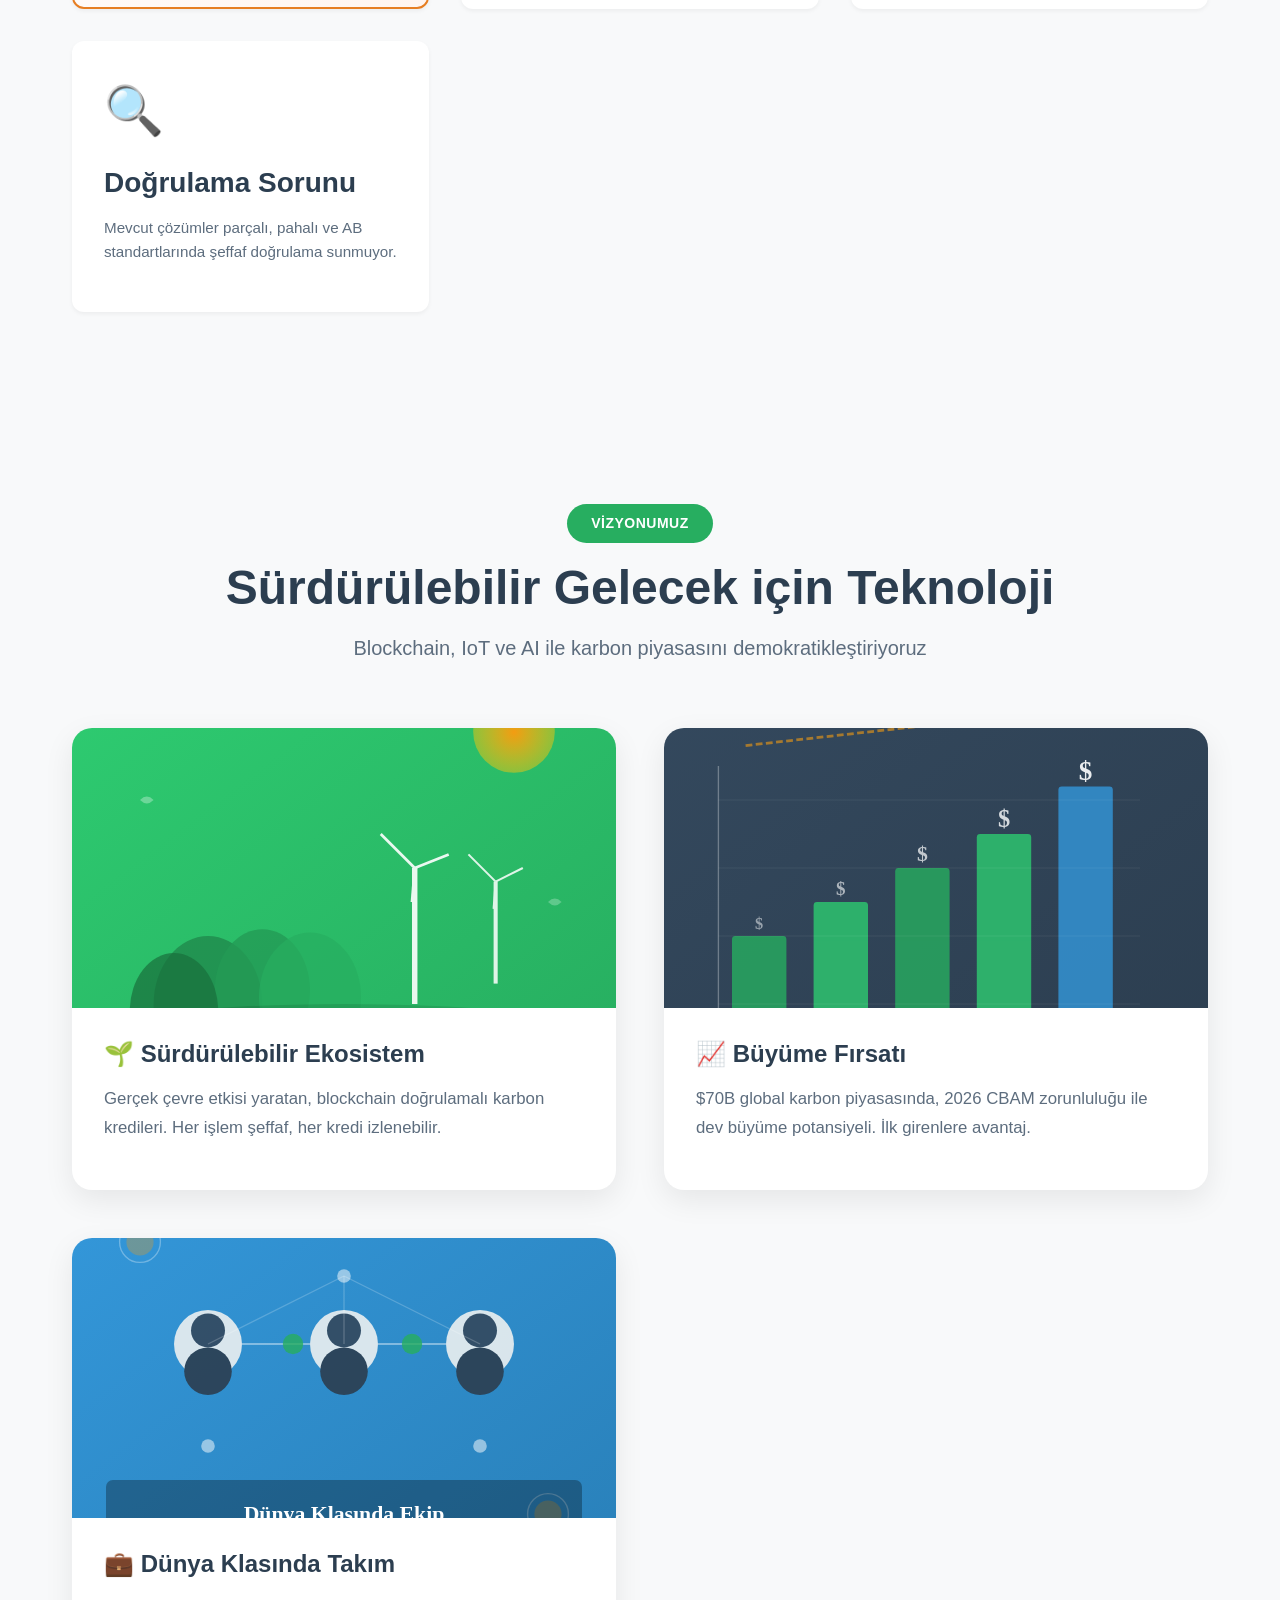
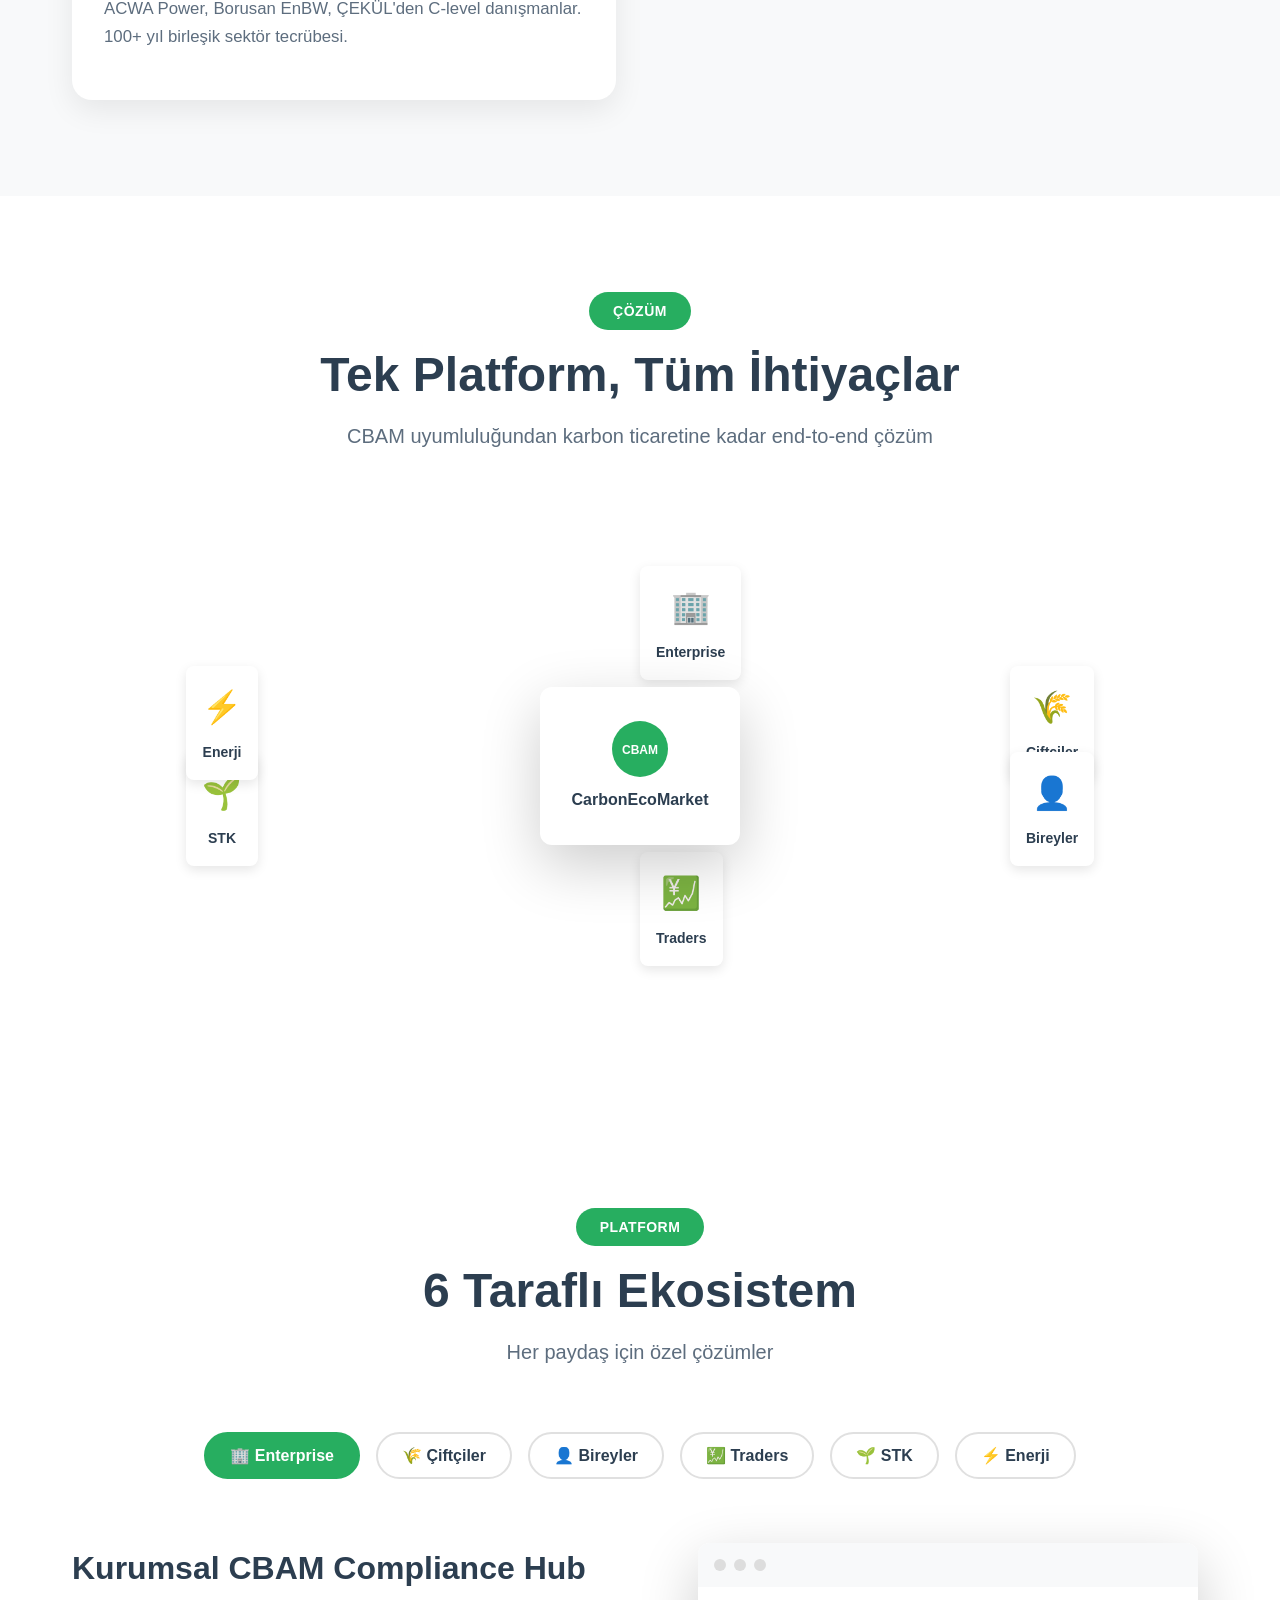
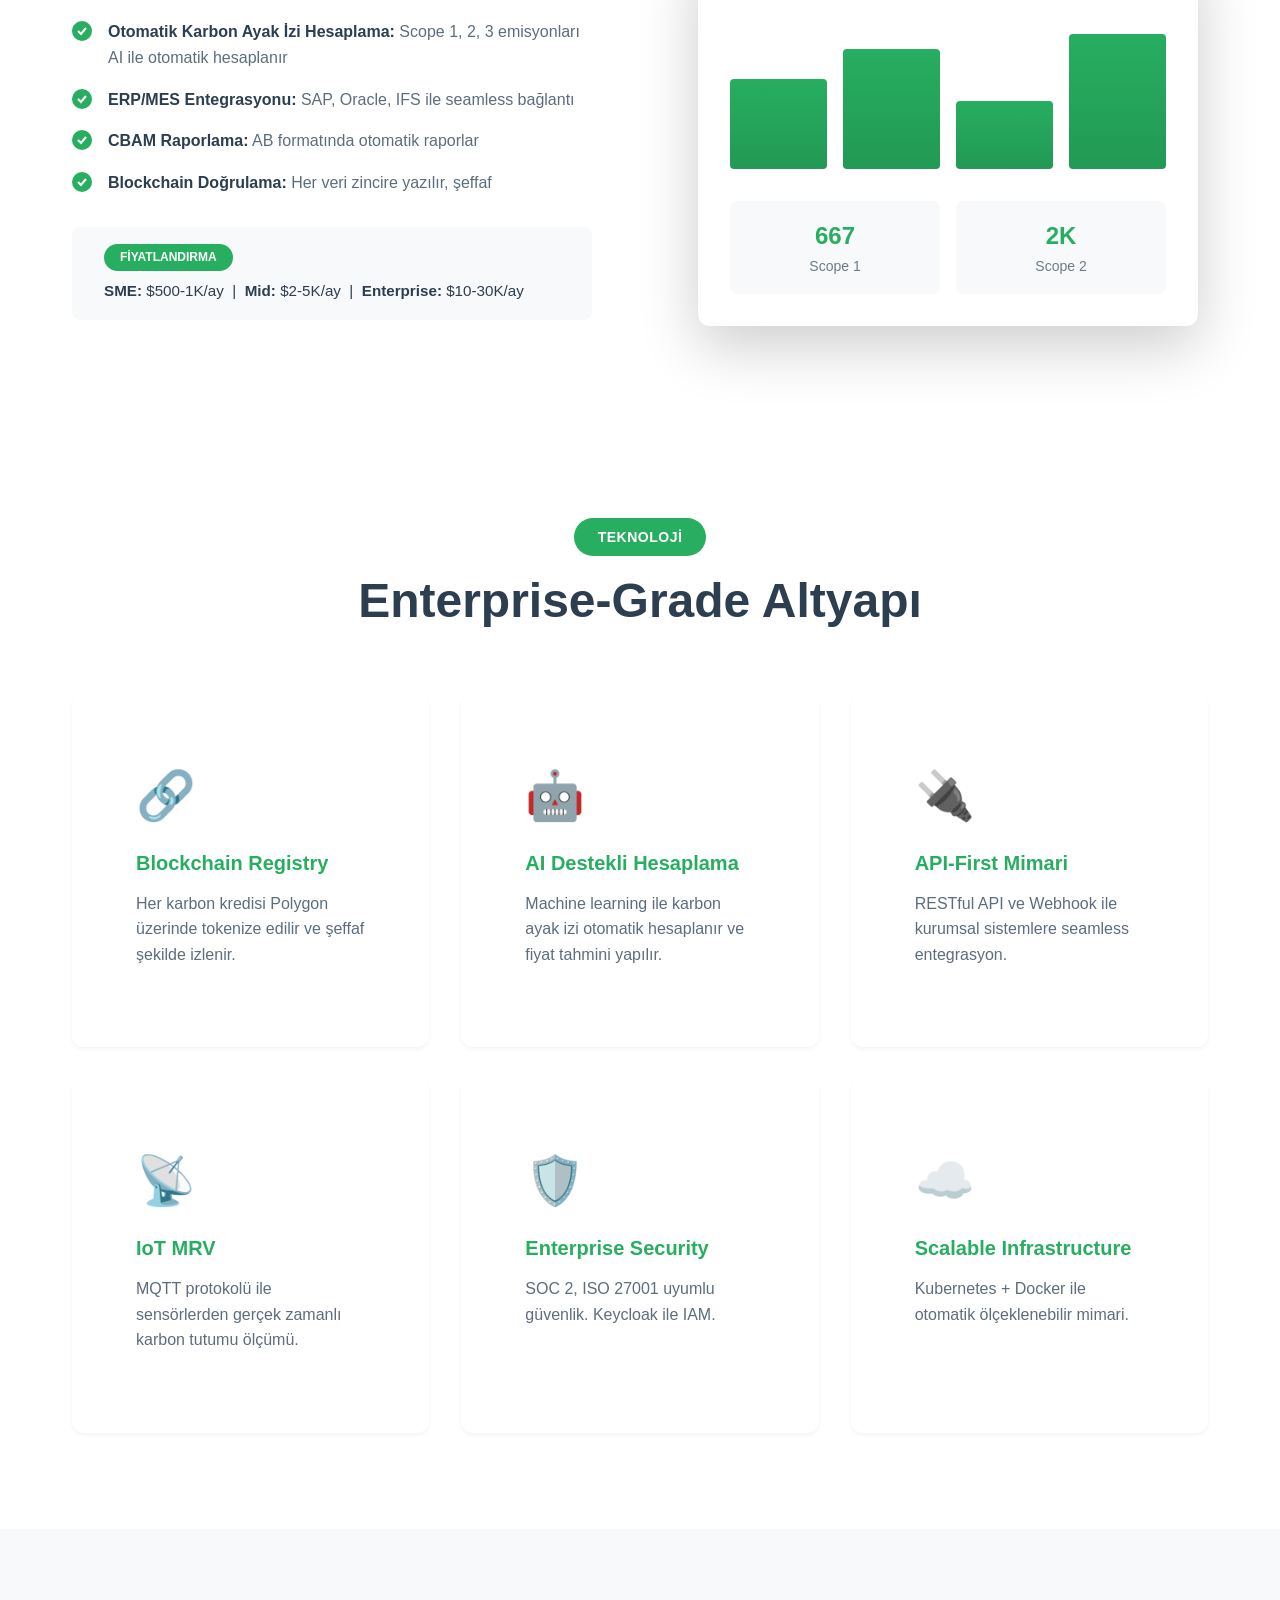
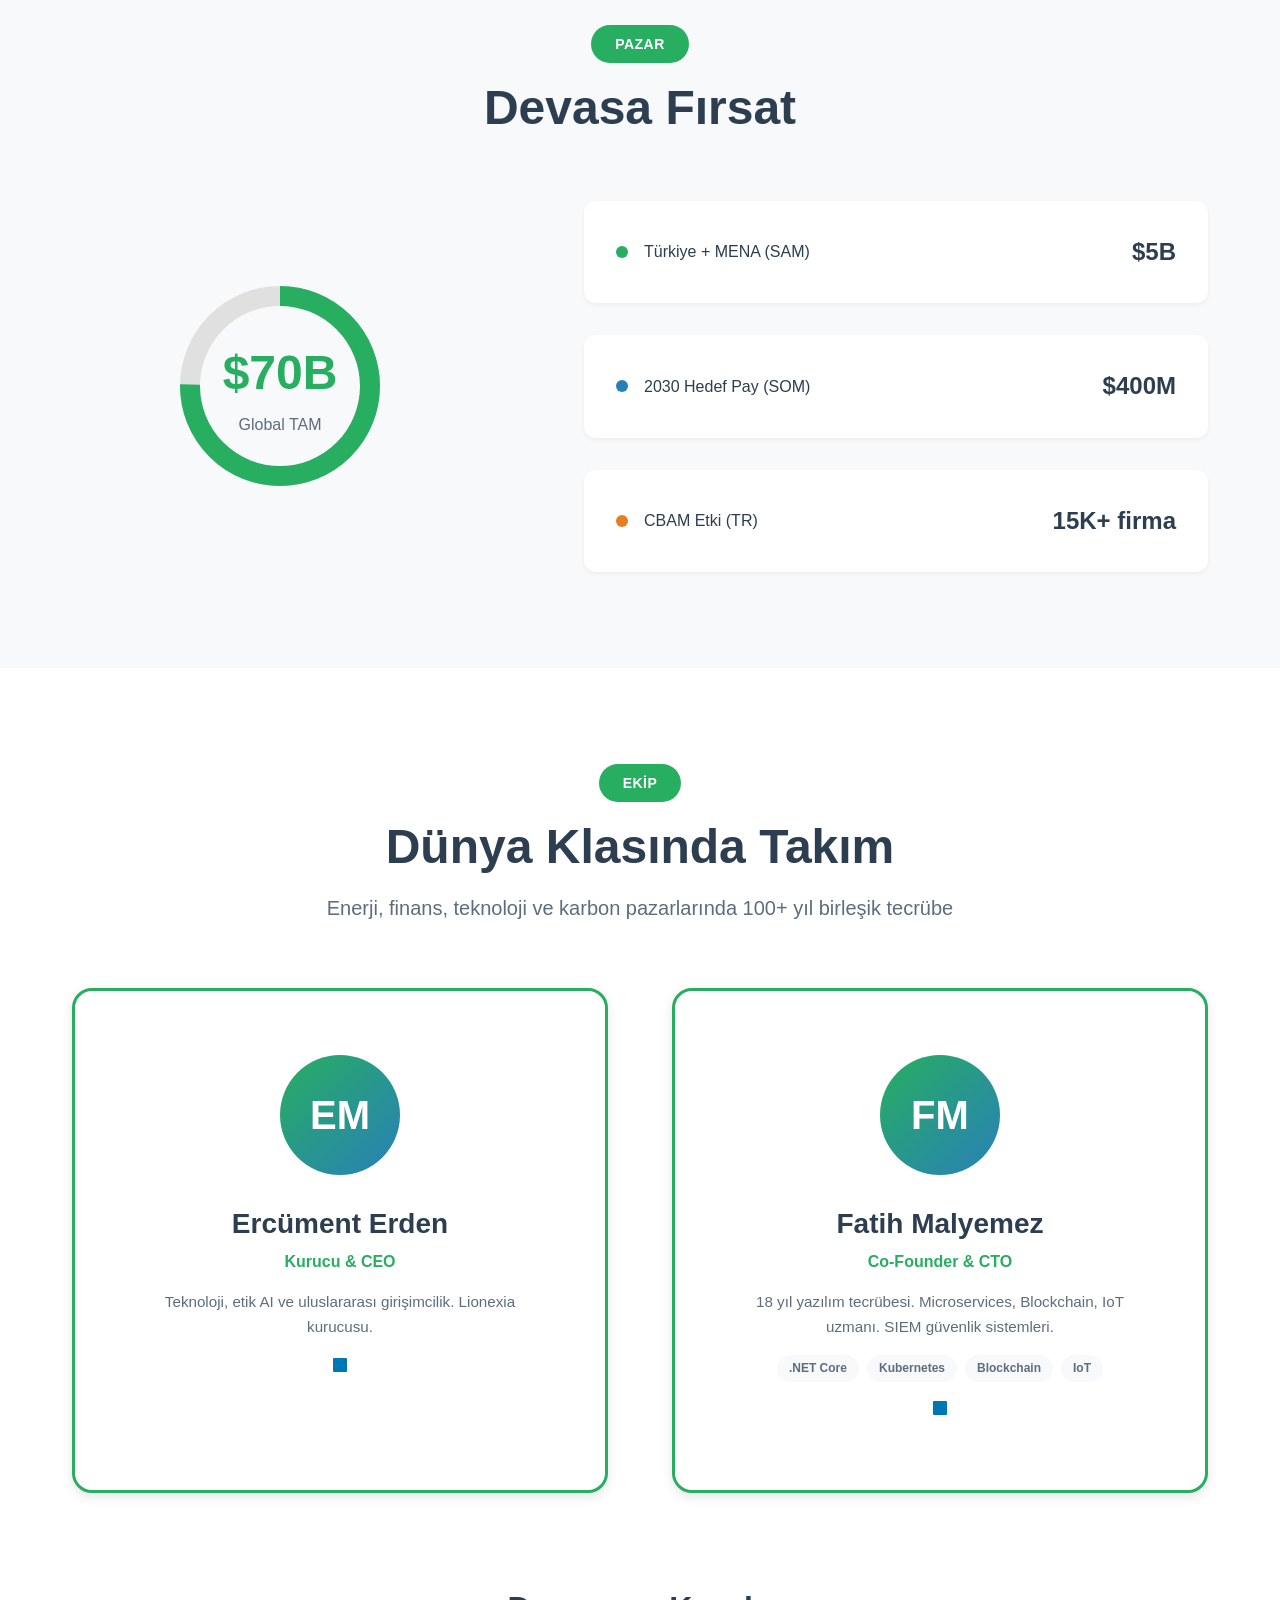
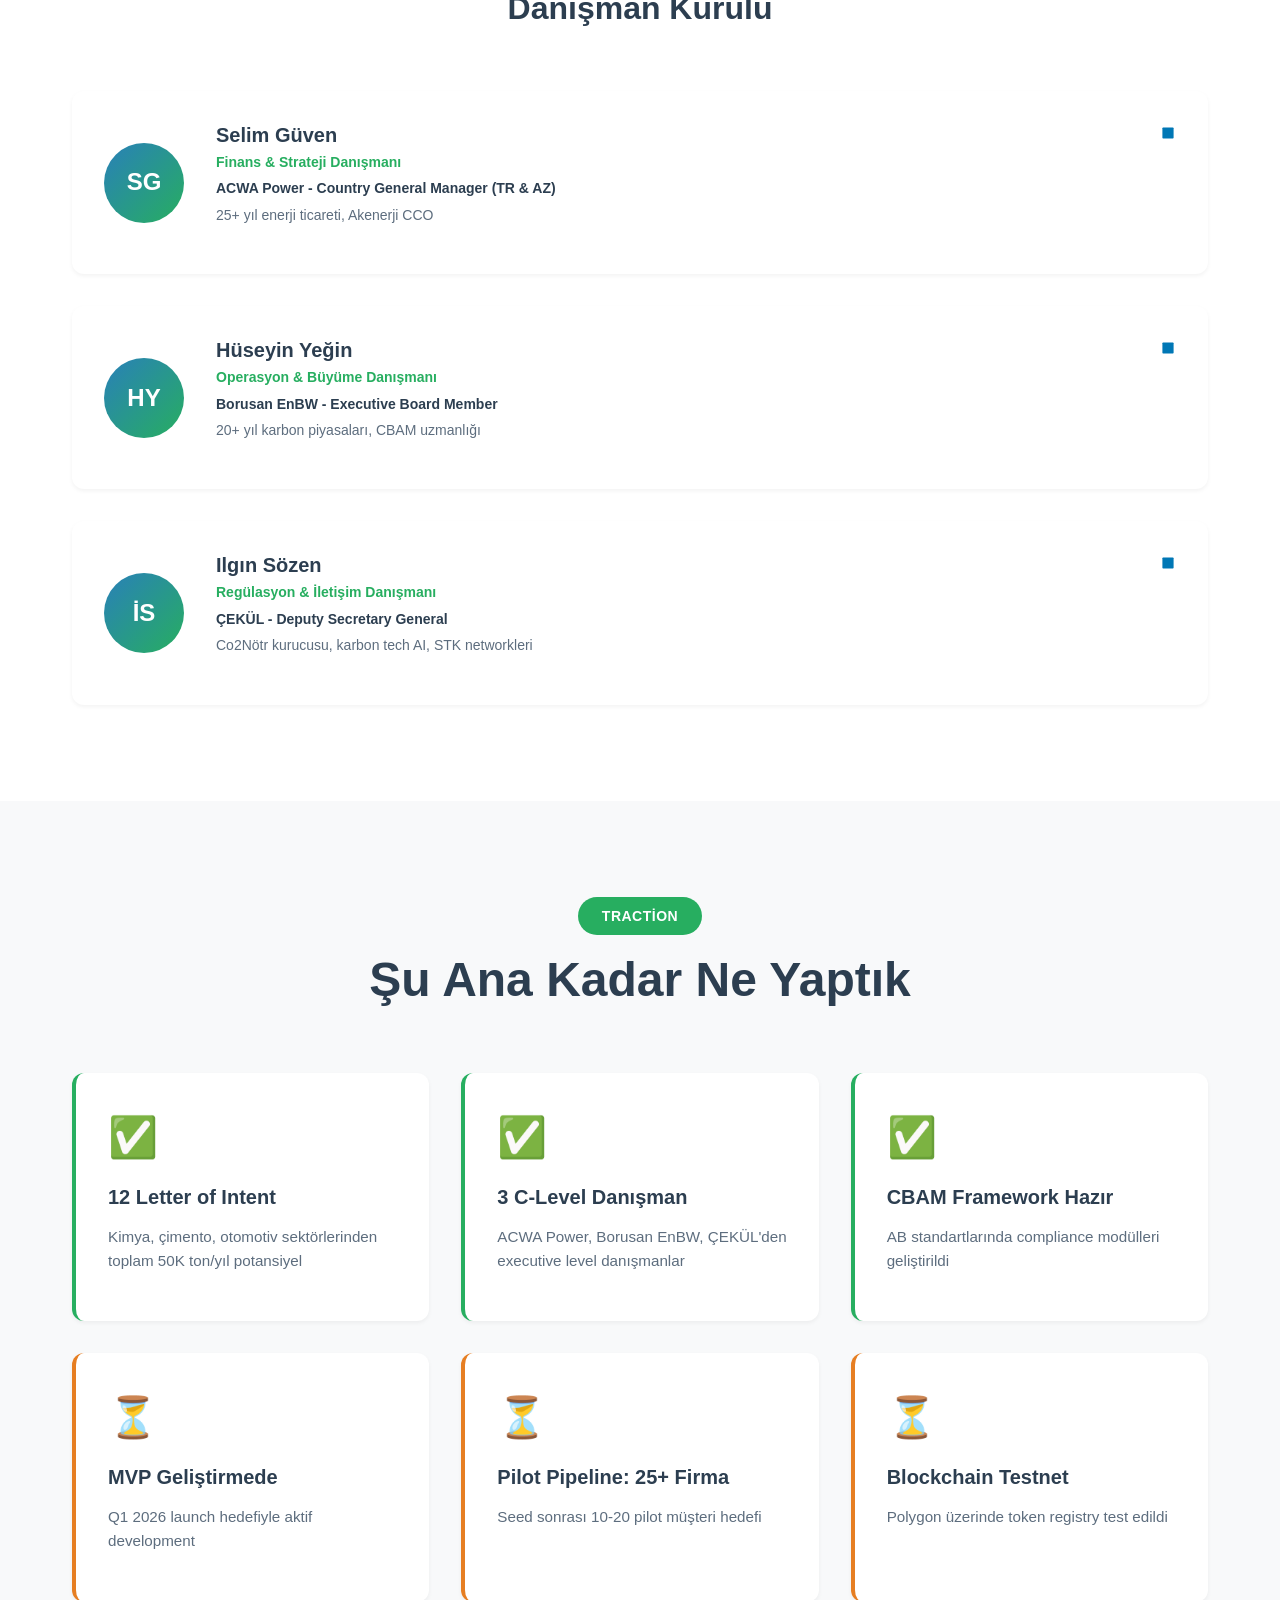
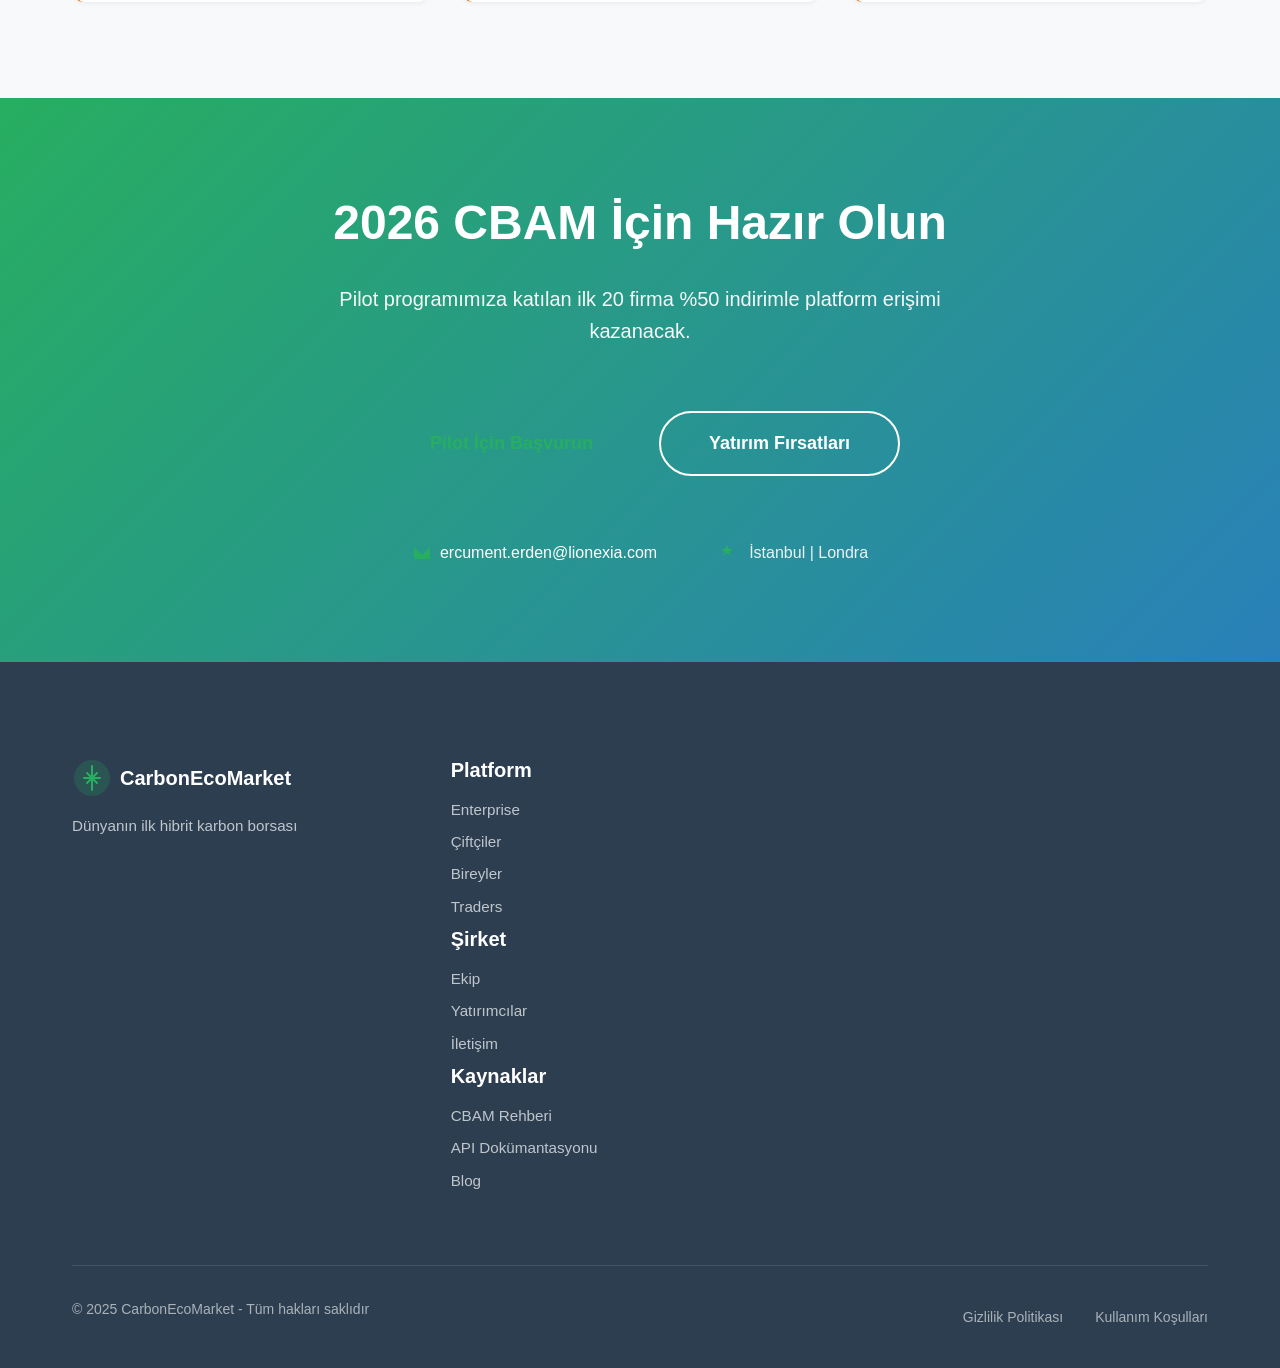
==== commit c5248be2: "ADD visual enhancements: Professional SVG images and showcase sections Images Added: - hero-main.svg" ====
--- a/index.html
+++ b/index.html
@@ -108,6 +108,46 @@
                     <div class="problem-icon">🔍</div>
                     <h3>Doğrulama Sorunu</h3>
                     <p>Mevcut çözümler parçalı, pahalı ve AB standartlarında şeffaf doğrulama sunmuyor.</p>
+                </div>
+            </div>
+        </div>
+    </section>
+
+    <!-- Visual Showcase Section -->
+    <section class="visual-showcase">
+        <div class="container">
+            <div class="section-header">
+                <span class="section-tag">Vizyonumuz</span>
+                <h2>Sürdürülebilir Gelecek için Teknoloji</h2>
+                <p>Blockchain, IoT ve AI ile karbon piyasasını demokratikleştiriyoruz</p>
+            </div>
+            <div class="showcase-grid">
+                <div class="showcase-card">
+                    <div class="showcase-image">
+                        <img src="/images/sustainability-1.svg" alt="Sürdürülebilirlik ve Yenilenebilir Enerji" loading="lazy">
+                    </div>
+                    <div class="showcase-content">
+                        <h3>🌱 Sürdürülebilir Ekosistem</h3>
+                        <p>Gerçek çevre etkisi yaratan, blockchain doğrulamalı karbon kredileri. Her işlem şeffaf, her kredi izlenebilir.</p>
+                    </div>
+                </div>
+                <div class="showcase-card">
+                    <div class="showcase-image">
+                        <img src="/images/investment-1.svg" alt="Yatırım ve Büyüme Fırsatları" loading="lazy">
+                    </div>
+                    <div class="showcase-content">
+                        <h3>📈 Büyüme Fırsatı</h3>
+                        <p>$70B global karbon piyasasında, 2026 CBAM zorunluluğu ile dev büyüme potansiyeli. İlk girenlere avantaj.</p>
+                    </div>
+                </div>
+                <div class="showcase-card">
+                    <div class="showcase-image">
+                        <img src="/images/team-collaboration.svg" alt="Dünya Klasında Ekip" loading="lazy">
+                    </div>
+                    <div class="showcase-content">
+                        <h3>💼 Dünya Klasında Takım</h3>
+                        <p>ACWA Power, Borusan EnBW, ÇEKÜL'den C-level danışmanlar. 100+ yıl birleşik sektör tecrübesi.</p>
+                    </div>
                 </div>
             </div>
         </div>
--- a/styles.css
+++ b/styles.css
@@ -0,0 +1,1516 @@
+/* ====================================
+   CARBONECOMARKET - MAIN STYLES
+   Modern, Professional, VC-Ready
+   ==================================== */
+
+/* ============ CSS VARIABLES ============ */
+:root {
+    /* Colors */
+    --primary: #27ae60;
+    --primary-dark: #229954;
+    --primary-light: #2ecc71;
+    --secondary: #2980b9;
+    --secondary-dark: #21618c;
+    --accent: #e67e22;
+    
+    /* Neutrals */
+    --bg-primary: #ffffff;
+    --bg-secondary: #f8f9fa;
+    --bg-dark: #2c3e50;
+    --text-primary: #2c3e50;
+    --text-secondary: #5d6d7e;
+    --text-light: #95a5a6;
+    --border: #e0e0e0;
+    
+    /* Spacing */
+    --spacing-xs: 0.5rem;
+    --spacing-sm: 1rem;
+    --spacing-md: 2rem;
+    --spacing-lg: 4rem;
+    --spacing-xl: 6rem;
+    
+    /* Typography */
+    --font-primary: 'Inter', -apple-system, BlinkMacSystemFont, 'Segoe UI', sans-serif;
+    --font-mono: 'Courier New', monospace;
+    
+    /* Shadows */
+    --shadow-sm: 0 2px 4px rgba(0,0,0,0.05);
+    --shadow-md: 0 4px 12px rgba(0,0,0,0.1);
+    --shadow-lg: 0 10px 30px rgba(0,0,0,0.15);
+    --shadow-xl: 0 20px 60px rgba(0,0,0,0.2);
+    
+    /* Transitions */
+    --transition-fast: 0.2s ease;
+    --transition-normal: 0.3s ease;
+    --transition-slow: 0.5s ease;
+    
+    /* Border Radius */
+    --radius-sm: 4px;
+    --radius-md: 8px;
+    --radius-lg: 12px;
+    --radius-xl: 20px;
+    --radius-full: 9999px;
+}
+
+/* ============ RESET & BASE ============ */
+* {
+    margin: 0;
+    padding: 0;
+    box-sizing: border-box;
+}
+
+html {
+    font-size: 16px;
+    scroll-behavior: smooth;
+}
+
+body {
+    font-family: var(--font-primary);
+    line-height: 1.6;
+    color: var(--text-primary);
+    background: var(--bg-primary);
+    overflow-x: hidden;
+    -webkit-font-smoothing: antialiased;
+    -moz-osx-font-smoothing: grayscale;
+}
+
+/* ============ TYPOGRAPHY ============ */
+h1, h2, h3, h4, h5, h6 {
+    font-weight: 700;
+    line-height: 1.2;
+    margin-bottom: var(--spacing-sm);
+}
+
+h1 { font-size: 3.5rem; }
+h2 { font-size: 2.5rem; }
+h3 { font-size: 1.75rem; }
+h4 { font-size: 1.25rem; }
+
+p {
+    margin-bottom: var(--spacing-sm);
+    color: var(--text-secondary);
+}
+
+a {
+    color: var(--primary);
+    text-decoration: none;
+    transition: color var(--transition-fast);
+}
+
+a:hover {
+    color: var(--primary-dark);
+}
+
+/* ============ CONTAINER ============ */
+.container {
+    max-width: 1200px;
+    margin: 0 auto;
+    padding: 0 var(--spacing-md);
+}
+
+/* ============ NAVIGATION ============ */
+.navbar {
+    position: fixed;
+    top: 0;
+    left: 0;
+    right: 0;
+    background: rgba(255, 255, 255, 0.95);
+    backdrop-filter: blur(10px);
+    box-shadow: var(--shadow-sm);
+    z-index: 1000;
+    padding: var(--spacing-sm) 0;
+    transition: all var(--transition-normal);
+}
+
+.navbar .container {
+    display: flex;
+    justify-content: space-between;
+    align-items: center;
+}
+
+.nav-brand {
+    display: flex;
+    align-items: center;
+    gap: var(--spacing-xs);
+}
+
+.logo-icon {
+    width: 40px;
+    height: 40px;
+}
+
+.brand-name {
+    font-size: 1.25rem;
+    font-weight: 700;
+    color: var(--text-primary);
+}
+
+.nav-links {
+    display: flex;
+    gap: var(--spacing-md);
+    align-items: center;
+}
+
+.nav-links a {
+    color: var(--text-primary);
+    font-weight: 500;
+    transition: color var(--transition-fast);
+}
+
+.nav-links a:hover {
+    color: var(--primary);
+}
+
+.btn-invest {
+    background: var(--primary);
+    color: white !important;
+    padding: 0.5rem 1.5rem;
+    border-radius: var(--radius-full);
+    font-weight: 600;
+    transition: all var(--transition-fast);
+}
+
+.btn-invest:hover {
+    background: var(--primary-dark);
+    transform: translateY(-2px);
+    box-shadow: var(--shadow-md);
+}
+
+.mobile-menu-btn {
+    display: none;
+    flex-direction: column;
+    gap: 4px;
+    background: none;
+    border: none;
+    cursor: pointer;
+}
+
+.mobile-menu-btn span {
+    width: 24px;
+    height: 2px;
+    background: var(--text-primary);
+    transition: all var(--transition-fast);
+}
+
+/* Language Switcher */
+.lang-switcher {
+    display: flex;
+    gap: 0.5rem;
+    align-items: center;
+    margin-left: var(--spacing-sm);
+}
+
+.lang-btn {
+    padding: 0.25rem 0.75rem;
+    border: 1px solid var(--border);
+    border-radius: var(--radius-sm);
+    background: white;
+    color: var(--text-secondary);
+    font-size: 0.875rem;
+    font-weight: 500;
+    cursor: pointer;
+    transition: all var(--transition-fast);
+}
+
+.lang-btn:hover {
+    border-color: var(--primary);
+    color: var(--primary);
+}
+
+.lang-btn.active {
+    background: var(--primary);
+    color: white;
+    border-color: var(--primary);
+}
+
+/* ============ BUTTONS ============ */
+.btn {
+    display: inline-block;
+    padding: 0.75rem 2rem;
+    border-radius: var(--radius-full);
+    font-weight: 600;
+    font-size: 1rem;
+    text-align: center;
+    cursor: pointer;
+    border: 2px solid transparent;
+    transition: all var(--transition-normal);
+}
+
+.btn-primary {
+    background: var(--primary);
+    color: white;
+}
+
+.btn-primary:hover {
+    background: var(--primary-dark);
+    transform: translateY(-3px);
+    box-shadow: var(--shadow-lg);
+}
+
+.btn-secondary {
+    background: transparent;
+    border-color: var(--primary);
+    color: var(--primary);
+}
+
+.btn-secondary:hover {
+    background: var(--primary);
+    color: white;
+    transform: translateY(-3px);
+}
+
+.btn-primary-large {
+    padding: 1rem 3rem;
+    font-size: 1.125rem;
+}
+
+.btn-secondary-large {
+    padding: 1rem 3rem;
+    font-size: 1.125rem;
+    background: transparent;
+    border: 2px solid white;
+    color: white;
+}
+
+.btn-secondary-large:hover {
+    background: white;
+    color: var(--primary);
+}
+
+/* ============ HERO SECTION ============ */
+.hero {
+    position: relative;
+    min-height: 100vh;
+    display: flex;
+    align-items: center;
+    justify-content: center;
+    padding: var(--spacing-xl) var(--spacing-md);
+    overflow: hidden;
+    background: linear-gradient(135deg, rgba(39,174,96,0.9) 0%, rgba(41,128,185,0.9) 100%),
+                url('/images/hero-main.svg') center/cover no-repeat;
+    background-blend-mode: overlay;
+}
+
+.hero-background {
+    position: absolute;
+    top: 0;
+    left: 0;
+    width: 100%;
+    height: 100%;
+    z-index: 0;
+}
+
+.gradient-orb {
+    position: absolute;
+    border-radius: 50%;
+    filter: blur(80px);
+    opacity: 0.3;
+    animation: float 20s ease-in-out infinite;
+}
+
+.orb-1 {
+    width: 500px;
+    height: 500px;
+    background: #2ecc71;
+    top: -200px;
+    left: -200px;
+}
+
+.orb-2 {
+    width: 400px;
+    height: 400px;
+    background: #3498db;
+    bottom: -150px;
+    right: -150px;
+    animation-delay: -10s;
+}
+
+.orb-3 {
+    width: 300px;
+    height: 300px;
+    background: #1abc9c;
+    top: 50%;
+    right: 20%;
+    animation-delay: -5s;
+}
+
+@keyframes float {
+    0%, 100% { transform: translate(0, 0) rotate(0deg); }
+    33% { transform: translate(30px, -50px) rotate(120deg); }
+    66% { transform: translate(-20px, 20px) rotate(240deg); }
+}
+
+.hero-content {
+    position: relative;
+    z-index: 1;
+    text-align: center;
+    color: white;
+    max-width: 900px;
+}
+
+.hero-badge {
+    display: inline-flex;
+    align-items: center;
+    gap: 0.5rem;
+    background: rgba(255,255,255,0.2);
+    backdrop-filter: blur(10px);
+    padding: 0.5rem 1.5rem;
+    border-radius: var(--radius-full);
+    font-size: 0.875rem;
+    font-weight: 600;
+    margin-bottom: var(--spacing-md);
+    animation: fadeInUp 0.8s ease-out;
+}
+
+.hero-title {
+    font-size: 4rem;
+    font-weight: 800;
+    line-height: 1.1;
+    margin-bottom: var(--spacing-md);
+    animation: fadeInUp 1s ease-out 0.2s both;
+}
+
+.gradient-text {
+    background: linear-gradient(135deg, #fff 0%, #f0f0f0 100%);
+    -webkit-background-clip: text;
+    -webkit-text-fill-color: transparent;
+    background-clip: text;
+}
+
+.hero-subtitle {
+    font-size: 1.25rem;
+    line-height: 1.6;
+    margin-bottom: var(--spacing-lg);
+    opacity: 0.95;
+    animation: fadeInUp 1.2s ease-out 0.4s both;
+}
+
+.hero-cta {
+    display: flex;
+    gap: var(--spacing-sm);
+    justify-content: center;
+    margin-bottom: var(--spacing-xl);
+    animation: fadeInUp 1.4s ease-out 0.6s both;
+}
+
+.hero-stats {
+    display: grid;
+    grid-template-columns: repeat(3, 1fr);
+    gap: var(--spacing-lg);
+    margin-top: var(--spacing-xl);
+    animation: fadeInUp 1.6s ease-out 0.8s both;
+}
+
+.stat-item {
+    text-align: center;
+}
+
+.stat-number {
+    font-size: 3rem;
+    font-weight: 800;
+    margin-bottom: 0.5rem;
+}
+
+.stat-label {
+    font-size: 1rem;
+    opacity: 0.9;
+}
+
+@keyframes fadeInUp {
+    from {
+        opacity: 0;
+        transform: translateY(30px);
+    }
+    to {
+        opacity: 1;
+        transform: translateY(0);
+    }
+}
+
+/* ============ SECTIONS ============ */
+section {
+    padding: var(--spacing-xl) var(--spacing-md);
+}
+
+.section-header {
+    text-align: center;
+    margin-bottom: var(--spacing-lg);
+}
+
+.section-tag {
+    display: inline-block;
+    background: var(--primary);
+    color: white;
+    padding: 0.5rem 1.5rem;
+    border-radius: var(--radius-full);
+    font-size: 0.875rem;
+    font-weight: 600;
+    text-transform: uppercase;
+    letter-spacing: 0.5px;
+    margin-bottom: var(--spacing-sm);
+}
+
+.section-header h2 {
+    font-size: 3rem;
+    margin-bottom: var(--spacing-sm);
+}
+
+.section-header p {
+    font-size: 1.25rem;
+    color: var(--text-secondary);
+    max-width: 700px;
+    margin: 0 auto;
+}
+
+/* ============ PROBLEM SECTION ============ */
+.problem-section {
+    background: var(--bg-secondary);
+}
+
+.problem-grid {
+    display: grid;
+    grid-template-columns: repeat(auto-fit, minmax(280px, 1fr));
+    gap: var(--spacing-md);
+}
+
+.problem-card {
+    background: white;
+    padding: var(--spacing-md);
+    border-radius: var(--radius-lg);
+    box-shadow: var(--shadow-sm);
+    transition: all var(--transition-normal);
+}
+
+.problem-card:hover {
+    transform: translateY(-5px);
+    box-shadow: var(--shadow-md);
+}
+
+.problem-card.urgent {
+    border: 2px solid var(--accent);
+    background: linear-gradient(135deg, #fff 0%, #fff5f0 100%);
+}
+
+.problem-icon {
+    font-size: 3rem;
+    margin-bottom: var(--spacing-sm);
+}
+
+/* ============ VISUAL SHOWCASE SECTION ============ */
+.visual-showcase {
+    padding: var(--spacing-xl) var(--spacing-md);
+    background: #f8f9fa;
+}
+
+.showcase-grid {
+    display: grid;
+    grid-template-columns: repeat(auto-fit, minmax(350px, 1fr));
+    gap: 3rem;
+    margin-top: 3rem;
+}
+
+.showcase-card {
+    background: white;
+    border-radius: 20px;
+    overflow: hidden;
+    box-shadow: 0 10px 30px rgba(0,0,0,0.08);
+    transition: all 0.4s cubic-bezier(0.4, 0, 0.2, 1);
+}
+
+.showcase-card:hover {
+    transform: translateY(-15px) scale(1.02);
+    box-shadow: 0 20px 50px rgba(39,174,96,0.15);
+}
+
+.showcase-image {
+    width: 100%;
+    height: 280px;
+    overflow: hidden;
+    position: relative;
+}
+
+.showcase-image img {
+    width: 100%;
+    height: 100%;
+    object-fit: cover;
+    transition: transform 0.6s cubic-bezier(0.4, 0, 0.2, 1);
+}
+
+.showcase-card:hover .showcase-image img {
+    transform: scale(1.1);
+}
+
+.showcase-content {
+    padding: 2rem;
+}
+
+.showcase-content h3 {
+    font-size: 1.5rem;
+    font-weight: 700;
+    margin-bottom: 1rem;
+    color: #2c3e50;
+}
+
+.showcase-content p {
+    color: #5d6d7e;
+    line-height: 1.7;
+    font-size: 1.05rem;
+}
+
+.problem-card h3 {
+    color: var(--text-primary);
+    margin-bottom: var(--spacing-sm);
+}
+
+.problem-card p {
+    font-size: 0.95rem;
+    line-height: 1.6;
+}
+
+/* ============ SOLUTION SECTION ============ */
+.solution-visual {
+    margin-top: var(--spacing-lg);
+}
+
+.platform-diagram {
+    position: relative;
+    height: 500px;
+    display: flex;
+    align-items: center;
+    justify-content: center;
+}
+
+.diagram-center {
+    position: relative;
+    z-index: 10;
+}
+
+.center-node {
+    display: flex;
+    flex-direction: column;
+    align-items: center;
+    gap: var(--spacing-xs);
+    background: white;
+    padding: var(--spacing-md);
+    border-radius: var(--radius-lg);
+    box-shadow: var(--shadow-xl);
+    animation: pulse 2s ease-in-out infinite;
+}
+
+@keyframes pulse {
+    0%, 100% { transform: scale(1); }
+    50% { transform: scale(1.05); }
+}
+
+.center-node span {
+    font-weight: 700;
+    color: var(--text-primary);
+}
+
+.diagram-nodes {
+    position: absolute;
+    width: 100%;
+    height: 100%;
+}
+
+.node {
+    position: absolute;
+    display: flex;
+    flex-direction: column;
+    align-items: center;
+    gap: 0.5rem;
+    background: white;
+    padding: var(--spacing-sm);
+    border-radius: var(--radius-md);
+    box-shadow: var(--shadow-md);
+    animation: fadeIn 1s ease-out both;
+}
+
+.node-1 { top: 10%; left: 50%; transform: translateX(-50%); animation-delay: 0.2s; }
+.node-2 { top: 30%; right: 10%; animation-delay: 0.4s; }
+.node-3 { bottom: 30%; right: 10%; animation-delay: 0.6s; }
+.node-4 { bottom: 10%; left: 50%; transform: translateX(-50%); animation-delay: 0.8s; }
+.node-5 { bottom: 30%; left: 10%; animation-delay: 1s; }
+.node-6 { top: 30%; left: 10%; animation-delay: 1.2s; }
+
+.node-icon {
+    font-size: 2rem;
+}
+
+.node span {
+    font-size: 0.875rem;
+    font-weight: 600;
+    color: var(--text-primary);
+}
+
+@keyframes fadeIn {
+    from { opacity: 0; transform: scale(0.8); }
+    to { opacity: 1; transform: scale(1); }
+}
+
+/* ============ FEATURES SECTION ============ */
+.features-tabs {
+    display: flex;
+    gap: var(--spacing-sm);
+    justify-content: center;
+    flex-wrap: wrap;
+    margin-bottom: var(--spacing-lg);
+}
+
+.tab-btn {
+    padding: 0.75rem 1.5rem;
+    border: 2px solid var(--border);
+    border-radius: var(--radius-full);
+    background: white;
+    color: var(--text-primary);
+    font-size: 1rem;
+    font-weight: 600;
+    cursor: pointer;
+    transition: all var(--transition-fast);
+}
+
+.tab-btn:hover {
+    border-color: var(--primary);
+    color: var(--primary);
+}
+
+.tab-btn.active {
+    background: var(--primary);
+    color: white;
+    border-color: var(--primary);
+}
+
+.tab-content {
+    display: none;
+}
+
+.tab-content.active {
+    display: block;
+    animation: fadeIn 0.5s ease-out;
+}
+
+.feature-showcase {
+    display: grid;
+    grid-template-columns: 1fr 1fr;
+    gap: var(--spacing-xl);
+    align-items: center;
+}
+
+.feature-text h3 {
+    font-size: 2rem;
+    margin-bottom: var(--spacing-md);
+    color: var(--text-primary);
+}
+
+.feature-list {
+    list-style: none;
+    margin-bottom: var(--spacing-md);
+}
+
+.feature-list li {
+    display: flex;
+    gap: var(--spacing-sm);
+    margin-bottom: var(--spacing-sm);
+    align-items: flex-start;
+}
+
+.feature-list li svg {
+    flex-shrink: 0;
+    margin-top: 2px;
+}
+
+.feature-list li span {
+    color: var(--text-secondary);
+    line-height: 1.6;
+}
+
+.feature-list li strong {
+    color: var(--text-primary);
+}
+
+.feature-pricing {
+    background: var(--bg-secondary);
+    padding: var(--spacing-sm) var(--spacing-md);
+    border-radius: var(--radius-md);
+    margin-top: var(--spacing-md);
+}
+
+.pricing-badge {
+    display: inline-block;
+    background: var(--primary);
+    color: white;
+    padding: 0.25rem 1rem;
+    border-radius: var(--radius-full);
+    font-size: 0.75rem;
+    font-weight: 700;
+    text-transform: uppercase;
+    margin-bottom: 0.5rem;
+}
+
+.feature-pricing p {
+    margin: 0;
+    font-size: 0.95rem;
+    color: var(--text-primary);
+}
+
+.feature-visual {
+    display: flex;
+    justify-content: center;
+    align-items: center;
+}
+
+/* Dashboard Mockup */
+.dashboard-mockup {
+    width: 100%;
+    max-width: 500px;
+    background: white;
+    border-radius: var(--radius-lg);
+    box-shadow: var(--shadow-xl);
+    overflow: hidden;
+}
+
+.mockup-header {
+    display: flex;
+    gap: 0.5rem;
+    padding: var(--spacing-sm);
+    background: var(--bg-secondary);
+}
+
+.mockup-dot {
+    width: 12px;
+    height: 12px;
+    border-radius: 50%;
+    background: #ddd;
+}
+
+.mockup-content {
+    padding: var(--spacing-md);
+}
+
+.mockup-chart {
+    display: flex;
+    gap: var(--spacing-sm);
+    align-items: flex-end;
+    height: 150px;
+    margin-bottom: var(--spacing-md);
+}
+
+.chart-bar {
+    flex: 1;
+    background: linear-gradient(180deg, var(--primary) 0%, var(--primary-dark) 100%);
+    border-radius: var(--radius-sm);
+    animation: growBar 1s ease-out both;
+}
+
+@keyframes growBar {
+    from { height: 0; }
+}
+
+.mockup-stats {
+    display: grid;
+    grid-template-columns: 1fr 1fr;
+    gap: var(--spacing-sm);
+}
+
+.stat-box {
+    background: var(--bg-secondary);
+    padding: var(--spacing-sm);
+    border-radius: var(--radius-md);
+    text-align: center;
+}
+
+.stat-value {
+    display: block;
+    font-size: 1.5rem;
+    font-weight: 700;
+    color: var(--primary);
+}
+
+.stat-label {
+    display: block;
+    font-size: 0.875rem;
+    color: var(--text-secondary);
+}
+
+/* IoT Mockup */
+.iot-mockup {
+    background: linear-gradient(135deg, var(--primary) 0%, var(--secondary) 100%);
+    padding: var(--spacing-lg);
+    border-radius: var(--radius-xl);
+    color: white;
+    box-shadow: var(--shadow-xl);
+}
+
+.sensor-icon {
+    font-size: 4rem;
+    text-align: center;
+    margin-bottom: var(--spacing-md);
+    animation: pulse 2s ease-in-out infinite;
+}
+
+.iot-data {
+    background: rgba(255,255,255,0.1);
+    backdrop-filter: blur(10px);
+    padding: var(--spacing-md);
+    border-radius: var(--radius-lg);
+}
+
+.data-row {
+    display: flex;
+    justify-content: space-between;
+    padding: var(--spacing-sm) 0;
+    border-bottom: 1px solid rgba(255,255,255,0.2);
+}
+
+.data-row:last-child {
+    border-bottom: none;
+}
+
+.data-row strong {
+    font-size: 1.25rem;
+}
+
+/* Mobile Mockup */
+.mobile-mockup {
+    width: 280px;
+    height: 500px;
+    background: #1e1e1e;
+    border-radius: 30px;
+    padding: 20px;
+    box-shadow: var(--shadow-xl);
+}
+
+.mobile-screen {
+    background: white;
+    height: 100%;
+    border-radius: 20px;
+    padding: var(--spacing-lg);
+    display: flex;
+    flex-direction: column;
+    align-items: center;
+    justify-content: center;
+}
+
+.carbon-circle {
+    width: 200px;
+    height: 200px;
+    border-radius: 50%;
+    background: linear-gradient(135deg, var(--primary) 0%, var(--secondary) 100%);
+    display: flex;
+    flex-direction: column;
+    align-items: center;
+    justify-content: center;
+    color: white;
+    margin-bottom: var(--spacing-md);
+}
+
+.circle-value {
+    font-size: 3rem;
+    font-weight: 800;
+}
+
+.circle-label {
+    font-size: 1rem;
+    opacity: 0.9;
+}
+
+.offset-btn {
+    background: var(--primary);
+    color: white;
+    padding: 1rem 2rem;
+    border: none;
+    border-radius: var(--radius-full);
+    font-weight: 600;
+    cursor: pointer;
+}
+
+/* Trading Mockup */
+.trading-mockup {
+    background: white;
+    padding: var(--spacing-lg);
+    border-radius: var(--radius-lg);
+    box-shadow: var(--shadow-xl);
+}
+
+.price-chart {
+    position: relative;
+    height: 200px;
+    background: var(--bg-secondary);
+    border-radius: var(--radius-md);
+    overflow: hidden;
+}
+
+.chart-line {
+    position: absolute;
+    bottom: 20px;
+    left: 10px;
+    right: 10px;
+    height: 3px;
+    background: var(--primary);
+    animation: drawLine 2s ease-out both;
+}
+
+@keyframes drawLine {
+    from { width: 0; }
+}
+
+.price-tag {
+    position: absolute;
+    top: 20px;
+    right: 20px;
+    background: var(--primary);
+    color: white;
+    padding: 0.5rem 1rem;
+    border-radius: var(--radius-md);
+    font-weight: 700;
+}
+
+/* ============ TECH SECTION ============ */
+.tech-grid {
+    display: grid;
+    grid-template-columns: repeat(auto-fit, minmax(300px, 1fr));
+    gap: var(--spacing-md);
+}
+
+.tech-card {
+    background: white;
+    padding: var(--spacing-lg);
+    border-radius: var(--radius-lg);
+    box-shadow: var(--shadow-sm);
+    transition: all var(--transition-normal);
+}
+
+.tech-card:hover {
+    transform: translateY(-5px);
+    box-shadow: var(--shadow-md);
+}
+
+.tech-icon {
+    font-size: 3rem;
+    margin-bottom: var(--spacing-sm);
+}
+
+.tech-card h4 {
+    color: var(--primary);
+    margin-bottom: var(--spacing-sm);
+}
+
+/* ============ MARKET SECTION ============ */
+.market-section {
+    background: var(--bg-secondary);
+}
+
+.market-stats {
+    display: grid;
+    grid-template-columns: 1fr 1.5fr;
+    gap: var(--spacing-xl);
+    align-items: center;
+}
+
+.market-stat-large {
+    display: flex;
+    justify-content: center;
+}
+
+.stat-circle {
+    position: relative;
+    width: 200px;
+    height: 200px;
+}
+
+.stat-center {
+    position: absolute;
+    top: 50%;
+    left: 50%;
+    transform: translate(-50%, -50%);
+    text-align: center;
+}
+
+.stat-big {
+    display: block;
+    font-size: 3rem;
+    font-weight: 800;
+    color: var(--primary);
+}
+
+.stat-small {
+    display: block;
+    font-size: 1rem;
+    color: var(--text-secondary);
+}
+
+.market-breakdown {
+    display: flex;
+    flex-direction: column;
+    gap: var(--spacing-md);
+}
+
+.breakdown-item {
+    background: white;
+    padding: var(--spacing-md);
+    border-radius: var(--radius-lg);
+    display: flex;
+    justify-content: space-between;
+    align-items: center;
+    box-shadow: var(--shadow-sm);
+}
+
+.breakdown-label {
+    display: flex;
+    align-items: center;
+    gap: var(--spacing-sm);
+}
+
+.dot {
+    width: 12px;
+    height: 12px;
+    border-radius: 50%;
+}
+
+.breakdown-value {
+    font-size: 1.5rem;
+    font-weight: 700;
+    color: var(--text-primary);
+}
+
+/* ============ TEAM SECTION ============ */
+.team-grid {
+    display: grid;
+    grid-template-columns: repeat(auto-fit, minmax(300px, 1fr));
+    gap: var(--spacing-lg);
+    margin-bottom: var(--spacing-xl);
+}
+
+.team-card {
+    background: white;
+    padding: var(--spacing-lg);
+    border-radius: var(--radius-xl);
+    box-shadow: var(--shadow-md);
+    text-align: center;
+    transition: all var(--transition-normal);
+}
+
+.team-card:hover {
+    transform: translateY(-10px);
+    box-shadow: var(--shadow-xl);
+}
+
+.team-card.founder {
+    border: 3px solid var(--primary);
+}
+
+.team-photo {
+    width: 120px;
+    height: 120px;
+    margin: 0 auto var(--spacing-md);
+    border-radius: 50%;
+    overflow: hidden;
+}
+
+.photo-placeholder {
+    width: 100%;
+    height: 100%;
+    background: linear-gradient(135deg, var(--primary) 0%, var(--secondary) 100%);
+    display: flex;
+    align-items: center;
+    justify-content: center;
+    font-size: 2.5rem;
+    font-weight: 700;
+    color: white;
+}
+
+.team-card h3 {
+    margin-bottom: 0.5rem;
+    color: var(--text-primary);
+}
+
+.team-role {
+    color: var(--primary);
+    font-weight: 600;
+    margin-bottom: var(--spacing-sm);
+}
+
+.team-bio {
+    font-size: 0.95rem;
+    margin-bottom: var(--spacing-sm);
+}
+
+.team-expertise {
+    display: flex;
+    flex-wrap: wrap;
+    gap: 0.5rem;
+    justify-content: center;
+    margin-top: var(--spacing-sm);
+}
+
+.expertise-tag {
+    background: var(--bg-secondary);
+    padding: 0.25rem 0.75rem;
+    border-radius: var(--radius-full);
+    font-size: 0.75rem;
+    font-weight: 600;
+    color: var(--text-secondary);
+}
+
+.team-links {
+    margin-top: var(--spacing-sm);
+}
+
+.team-links a {
+    display: inline-block;
+    transition: transform var(--transition-fast);
+}
+
+.team-links a:hover {
+    transform: scale(1.2);
+}
+
+/* Advisors */
+.advisors-section {
+    margin-top: var(--spacing-xl);
+}
+
+.advisors-title {
+    text-align: center;
+    font-size: 2rem;
+    margin-bottom: var(--spacing-lg);
+    color: var(--text-primary);
+}
+
+.advisors-grid {
+    display: grid;
+    gap: var(--spacing-md);
+}
+
+.advisor-card {
+    display: grid;
+    grid-template-columns: auto 1fr auto;
+    gap: var(--spacing-md);
+    background: white;
+    padding: var(--spacing-md);
+    border-radius: var(--radius-lg);
+    box-shadow: var(--shadow-sm);
+    align-items: center;
+    transition: all var(--transition-normal);
+}
+
+.advisor-card:hover {
+    box-shadow: var(--shadow-md);
+    transform: translateX(5px);
+}
+
+.advisor-photo {
+    width: 80px;
+    height: 80px;
+    border-radius: 50%;
+    overflow: hidden;
+}
+
+.advisor-photo .photo-placeholder {
+    width: 100%;
+    height: 100%;
+    background: linear-gradient(135deg, var(--secondary) 0%, var(--primary) 100%);
+    display: flex;
+    align-items: center;
+    justify-content: center;
+    font-size: 1.5rem;
+    font-weight: 700;
+    color: white;
+}
+
+.advisor-info h4 {
+    margin-bottom: 0.25rem;
+    color: var(--text-primary);
+}
+
+.advisor-role {
+    color: var(--primary);
+    font-weight: 600;
+    font-size: 0.875rem;
+    margin-bottom: 0.25rem;
+}
+
+.advisor-company {
+    font-size: 0.875rem;
+    font-weight: 600;
+    color: var(--text-primary);
+    margin-bottom: 0.25rem;
+}
+
+.advisor-experience {
+    font-size: 0.875rem;
+    color: var(--text-secondary);
+}
+
+.advisor-linkedin {
+    align-self: flex-start;
+    transition: transform var(--transition-fast);
+}
+
+.advisor-linkedin:hover {
+    transform: scale(1.2);
+}
+
+/* ============ TRACTION SECTION ============ */
+.traction-section {
+    background: var(--bg-secondary);
+}
+
+.traction-grid {
+    display: grid;
+    grid-template-columns: repeat(auto-fit, minmax(300px, 1fr));
+    gap: var(--spacing-md);
+}
+
+.traction-card {
+    background: white;
+    padding: var(--spacing-md);
+    border-radius: var(--radius-lg);
+    box-shadow: var(--shadow-sm);
+    border-left: 4px solid var(--border);
+    transition: all var(--transition-normal);
+}
+
+.traction-card:hover {
+    transform: translateY(-5px);
+    box-shadow: var(--shadow-md);
+}
+
+.traction-card.completed {
+    border-left-color: var(--primary);
+}
+
+.traction-card.progress {
+    border-left-color: var(--accent);
+}
+
+.traction-icon {
+    font-size: 2.5rem;
+    margin-bottom: var(--spacing-sm);
+}
+
+.traction-card h4 {
+    color: var(--text-primary);
+    margin-bottom: var(--spacing-sm);
+}
+
+.traction-card p {
+    font-size: 0.95rem;
+}
+
+/* ============ CTA SECTION ============ */
+.cta-section {
+    background: linear-gradient(135deg, var(--primary) 0%, var(--secondary) 100%);
+    color: white;
+    text-align: center;
+}
+
+.cta-content h2 {
+    font-size: 3rem;
+    margin-bottom: var(--spacing-md);
+}
+
+.cta-content p {
+    font-size: 1.25rem;
+    color: rgba(255,255,255,0.95);
+    margin-bottom: var(--spacing-lg);
+    max-width: 700px;
+    margin-left: auto;
+    margin-right: auto;
+}
+
+.cta-buttons {
+    display: flex;
+    gap: var(--spacing-sm);
+    justify-content: center;
+    margin-bottom: var(--spacing-lg);
+}
+
+.cta-contacts {
+    display: flex;
+    gap: var(--spacing-lg);
+    justify-content: center;
+    flex-wrap: wrap;
+}
+
+.contact-item {
+    display: flex;
+    align-items: center;
+    gap: 0.5rem;
+    color: rgba(255,255,255,0.9);
+}
+
+.contact-item a {
+    color: white;
+    font-weight: 500;
+}
+
+/* ============ FOOTER ============ */
+.footer {
+    background: var(--bg-dark);
+    color: white;
+    padding: var(--spacing-xl) var(--spacing-md) var(--spacing-md);
+}
+
+.footer-content {
+    display: grid;
+    grid-template-columns: 1.5fr 1fr 1fr 1fr;
+    gap: var(--spacing-lg);
+    margin-bottom: var(--spacing-lg);
+}
+
+.footer-brand {
+    max-width: 300px;
+}
+
+.footer-logo {
+    display: flex;
+    align-items: center;
+    gap: var(--spacing-xs);
+    margin-bottom: var(--spacing-sm);
+}
+
+.footer-logo span {
+    font-size: 1.25rem;
+    font-weight: 700;
+}
+
+.footer-brand p {
+    color: rgba(255,255,255,0.7);
+    font-size: 0.95rem;
+}
+
+.footer-col h4 {
+    margin-bottom: var(--spacing-sm);
+    color: white;
+}
+
+.footer-col a {
+    display: block;
+    color: rgba(255,255,255,0.7);
+    margin-bottom: 0.5rem;
+    font-size: 0.95rem;
+    transition: color var(--transition-fast);
+}
+
+.footer-col a:hover {
+    color: white;
+}
+
+.footer-bottom {
+    display: flex;
+    justify-content: space-between;
+    align-items: center;
+    padding-top: var(--spacing-md);
+    border-top: 1px solid rgba(255,255,255,0.1);
+}
+
+.footer-bottom p {
+    color: rgba(255,255,255,0.6);
+    font-size: 0.875rem;
+}
+
+.footer-legal {
+    display: flex;
+    gap: var(--spacing-md);
+}
+
+.footer-legal a {
+    color: rgba(255,255,255,0.6);
+    font-size: 0.875rem;
+}
+
+/* ============ RESPONSIVE ============ */
+@media (max-width: 968px) {
+    .feature-showcase {
+        grid-template-columns: 1fr;
+    }
+    
+    .market-stats {
+        grid-template-columns: 1fr;
+    }
+    
+    .footer-content {
+        grid-template-columns: 1fr 1fr;
+    }
+}
+
+@media (max-width: 768px) {
+    html { font-size: 14px; }
+    
+    h1 { font-size: 2.5rem; }
+    h2 { font-size: 2rem; }
+    
+    .nav-links {
+        display: none;
+    }
+    
+    .mobile-menu-btn {
+        display: flex;
+    }
+    
+    .hero-title {
+        font-size: 2.5rem;
+    }
+    
+    .hero-subtitle {
+        font-size: 1rem;
+    }
+    
+    .hero-stats {
+        grid-template-columns: 1fr;
+        gap: var(--spacing-md);
+    }
+    
+    .hero-cta {
+        flex-direction: column;
+    }
+    
+    .problem-grid {
+        grid-template-columns: 1fr;
+    }
+    
+    .features-tabs {
+        flex-direction: column;
+    }
+    
+    .tab-btn {
+        width: 100%;
+    }
+    
+    .tech-grid {
+        grid-template-columns: 1fr;
+    }
+    
+    .team-grid {
+        grid-template-columns: 1fr;
+    }
+    
+    .traction-grid {
+        grid-template-columns: 1fr;
+    }
+    
+    .cta-buttons {
+        flex-direction: column;
+    }
+    
+    .footer-content {
+        grid-template-columns: 1fr;
+    }
+    
+    .footer-bottom {
+        flex-direction: column;
+        gap: var(--spacing-sm);
+        text-align: center;
+    }
+}
+
+@media (max-width: 480px) {
+    .section-header h2 {
+        font-size: 1.75rem;
+    }
+    
+    .cta-content h2 {
+        font-size: 2rem;
+    }
+}
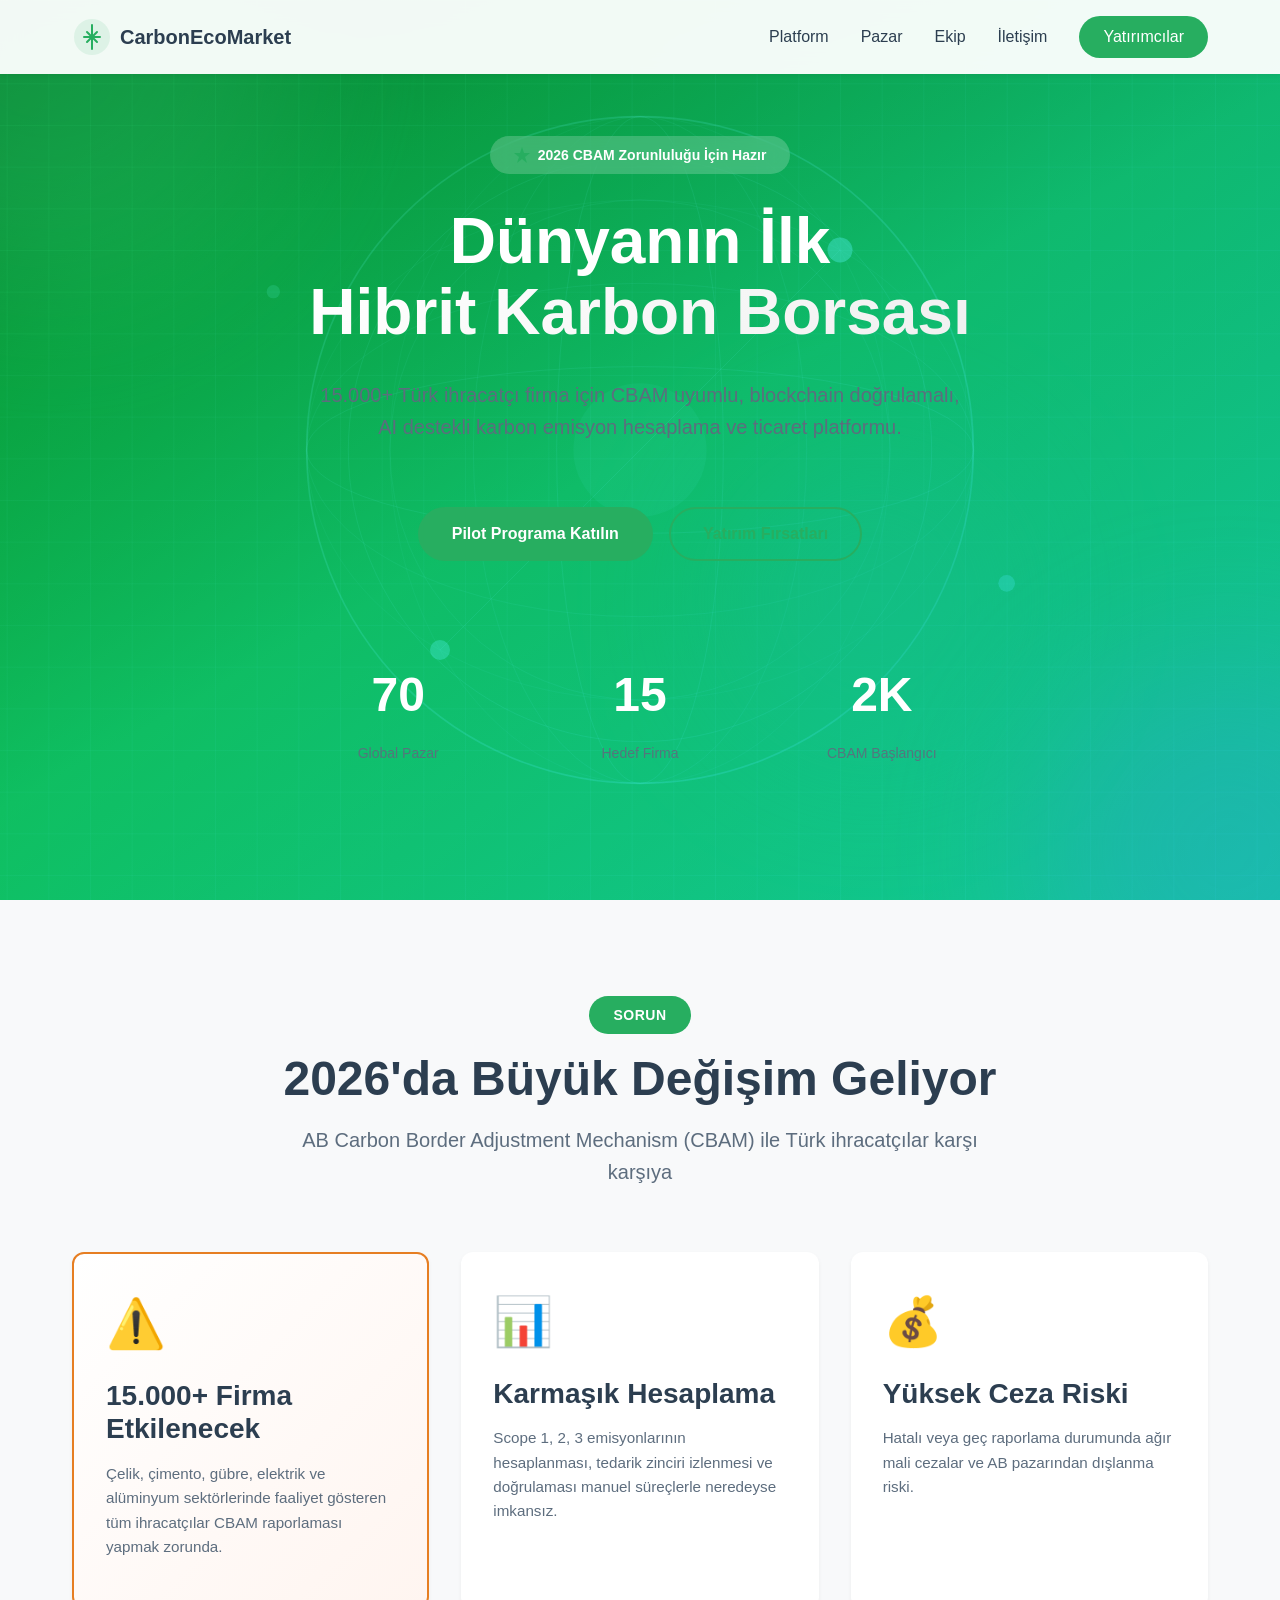
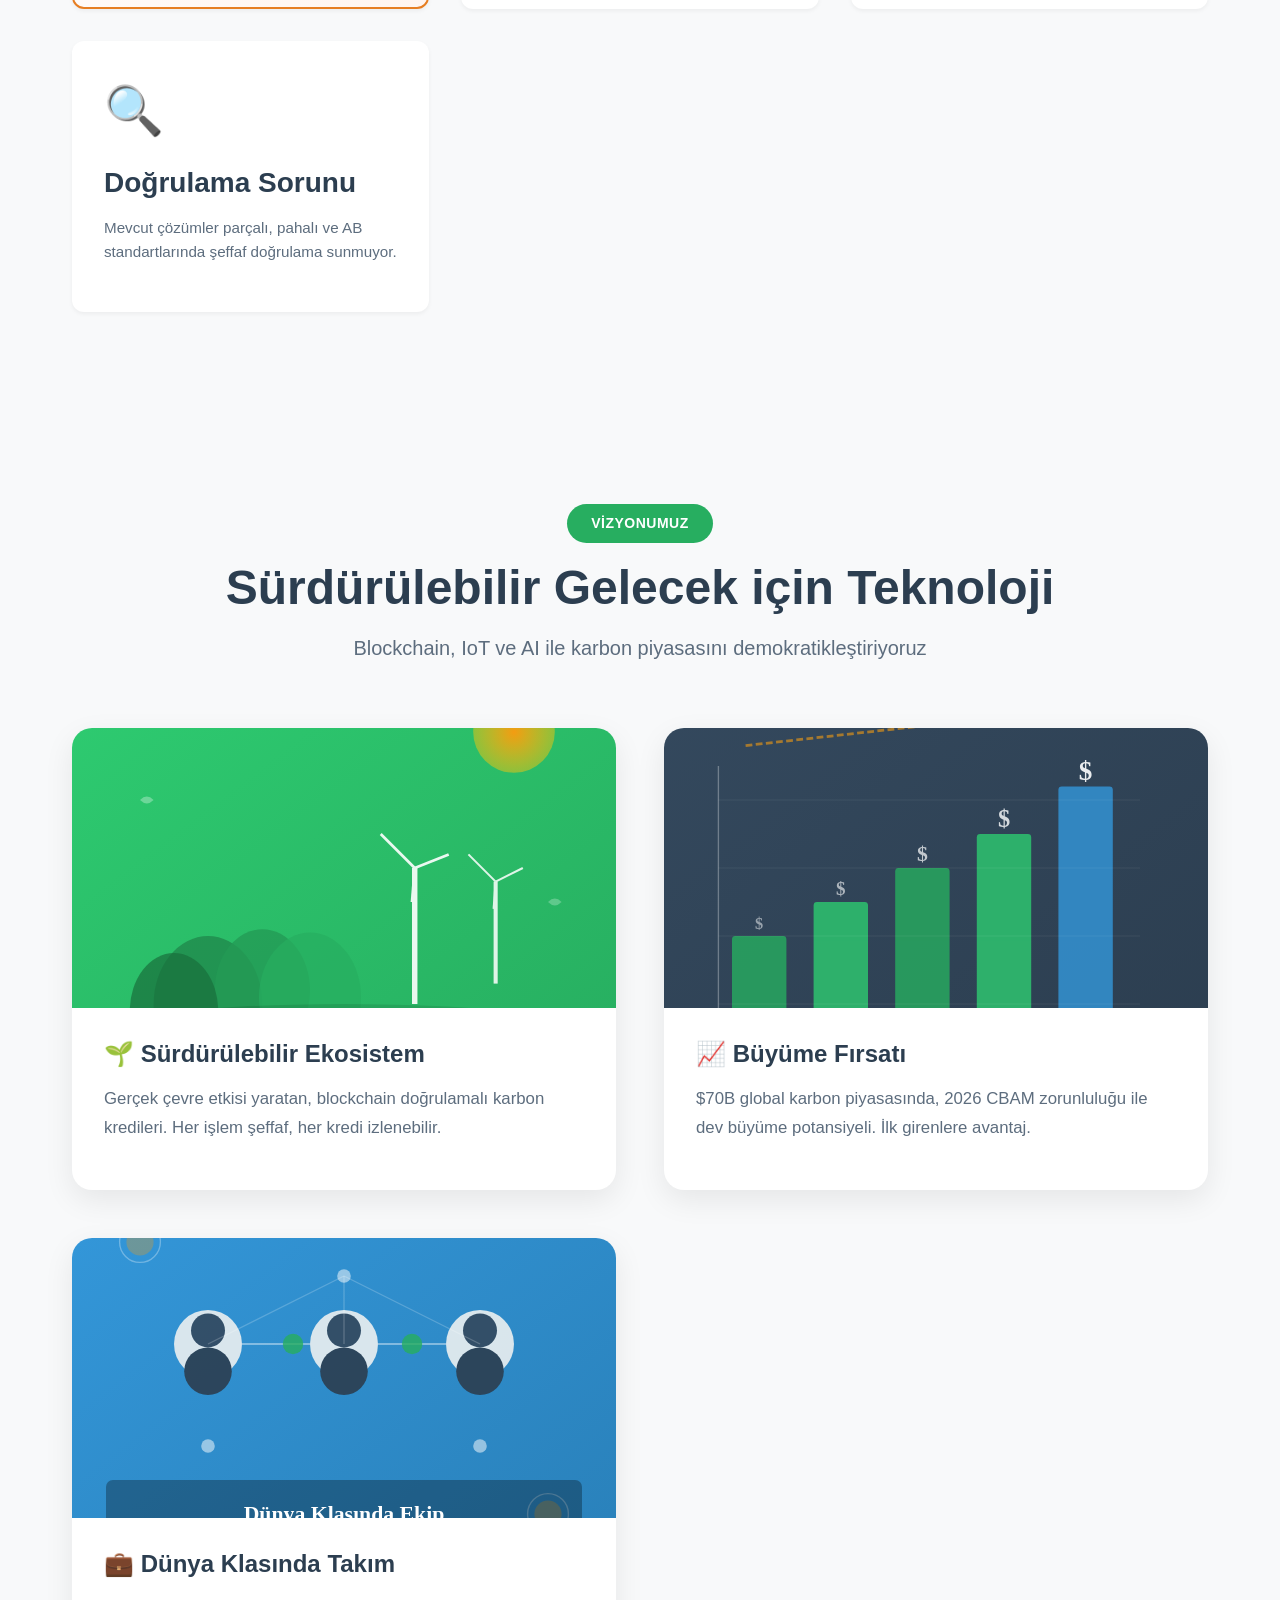
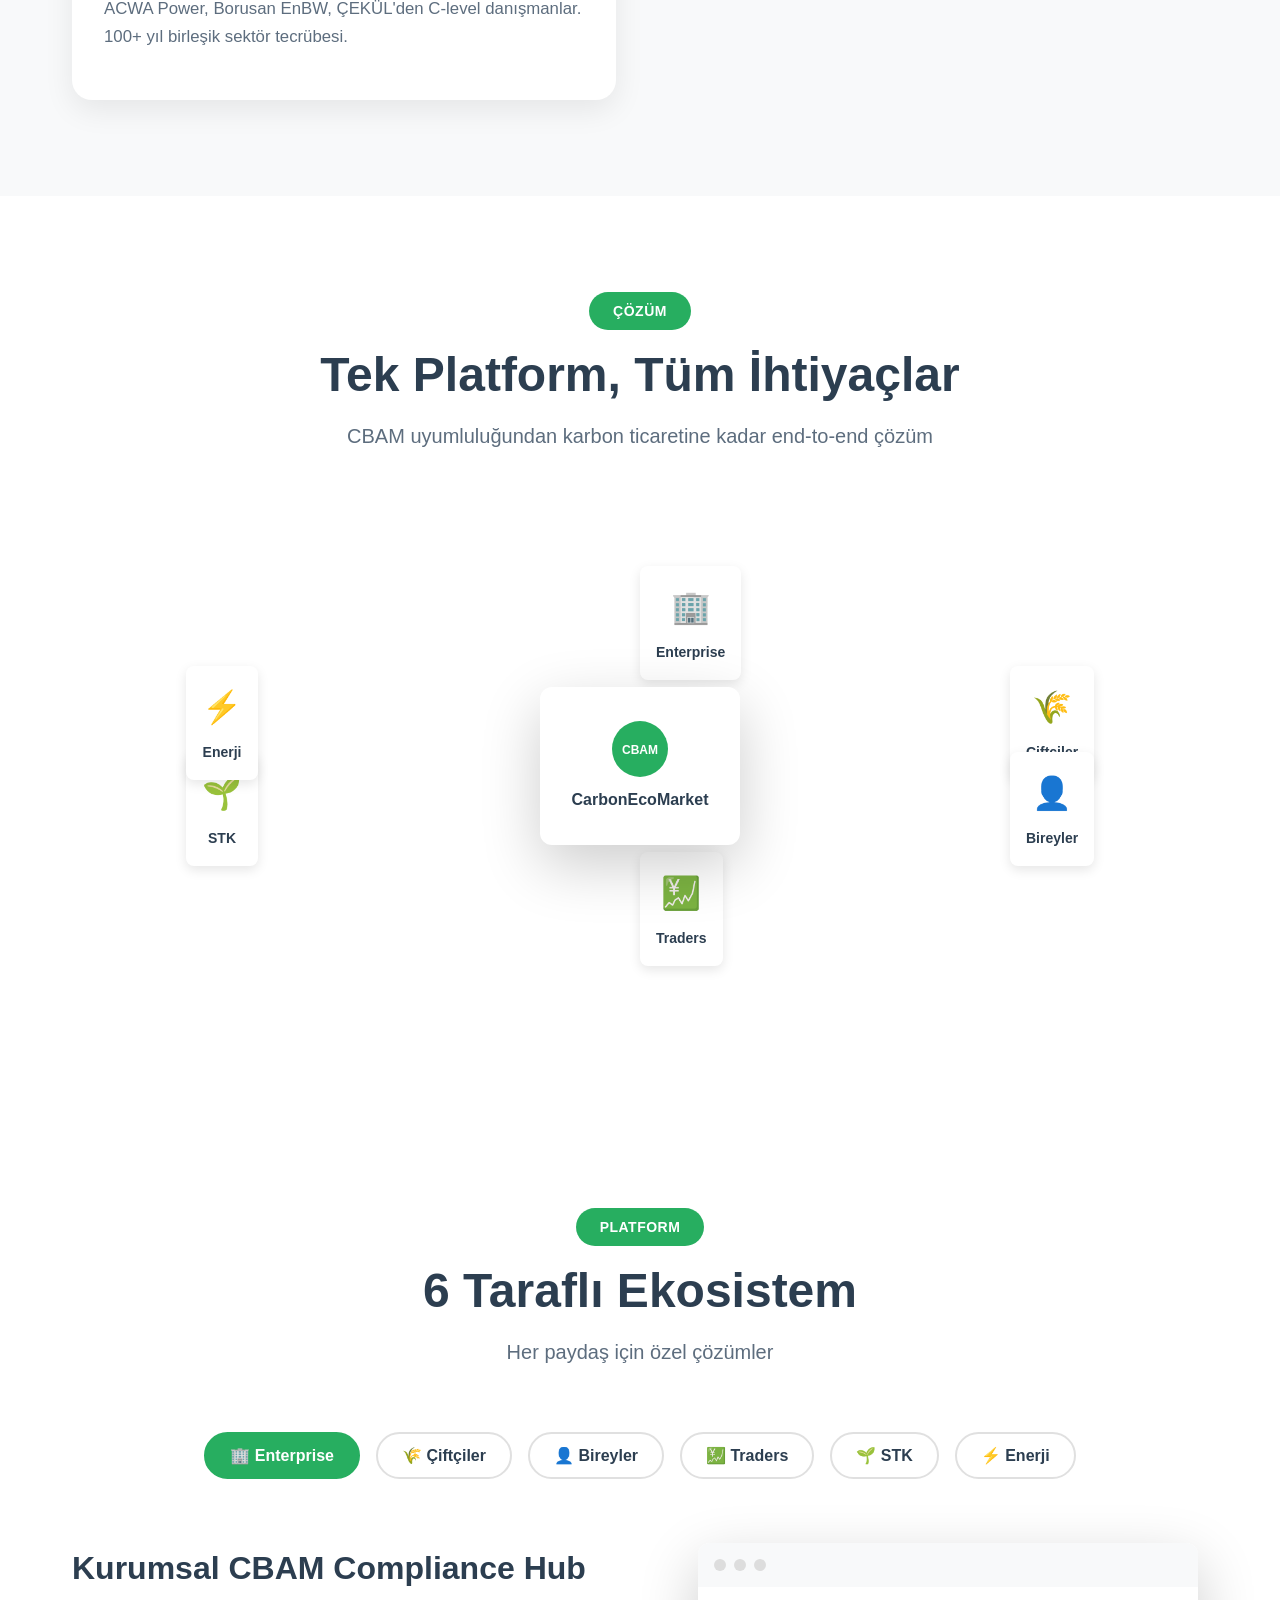
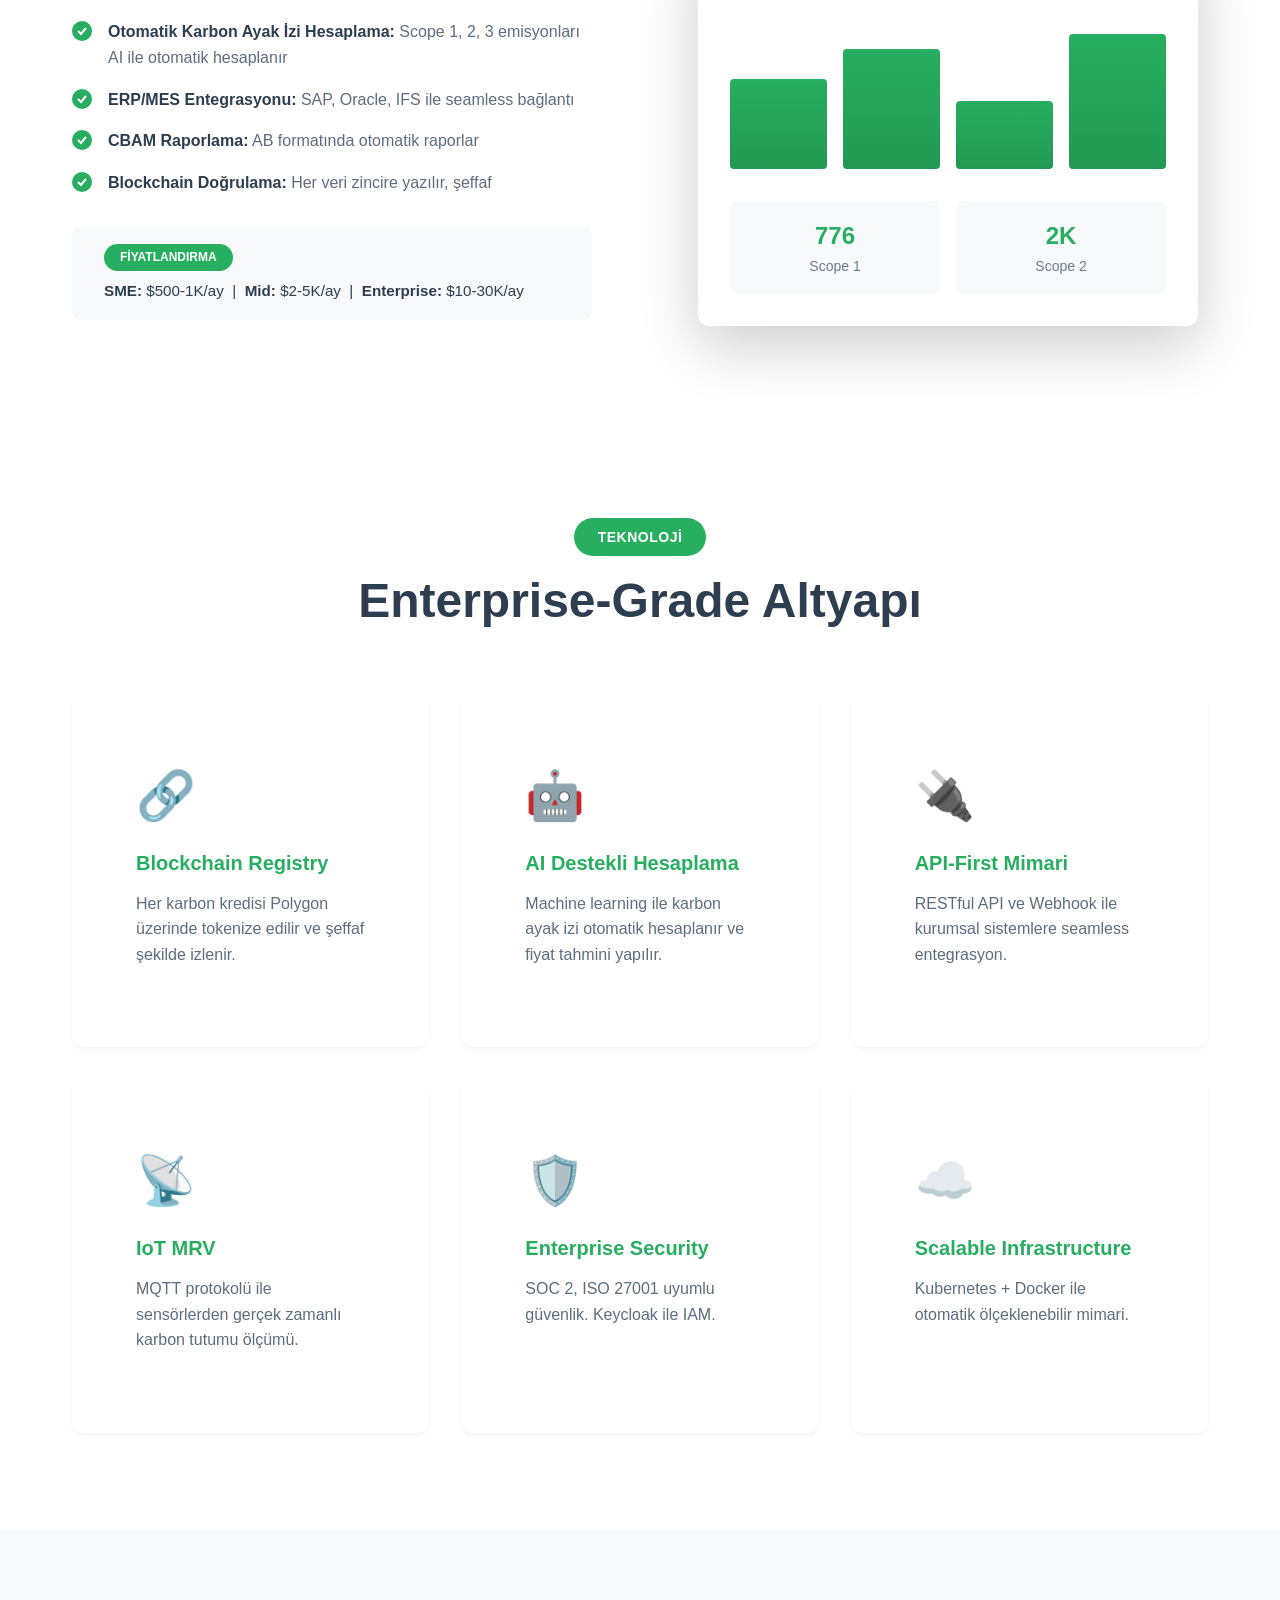
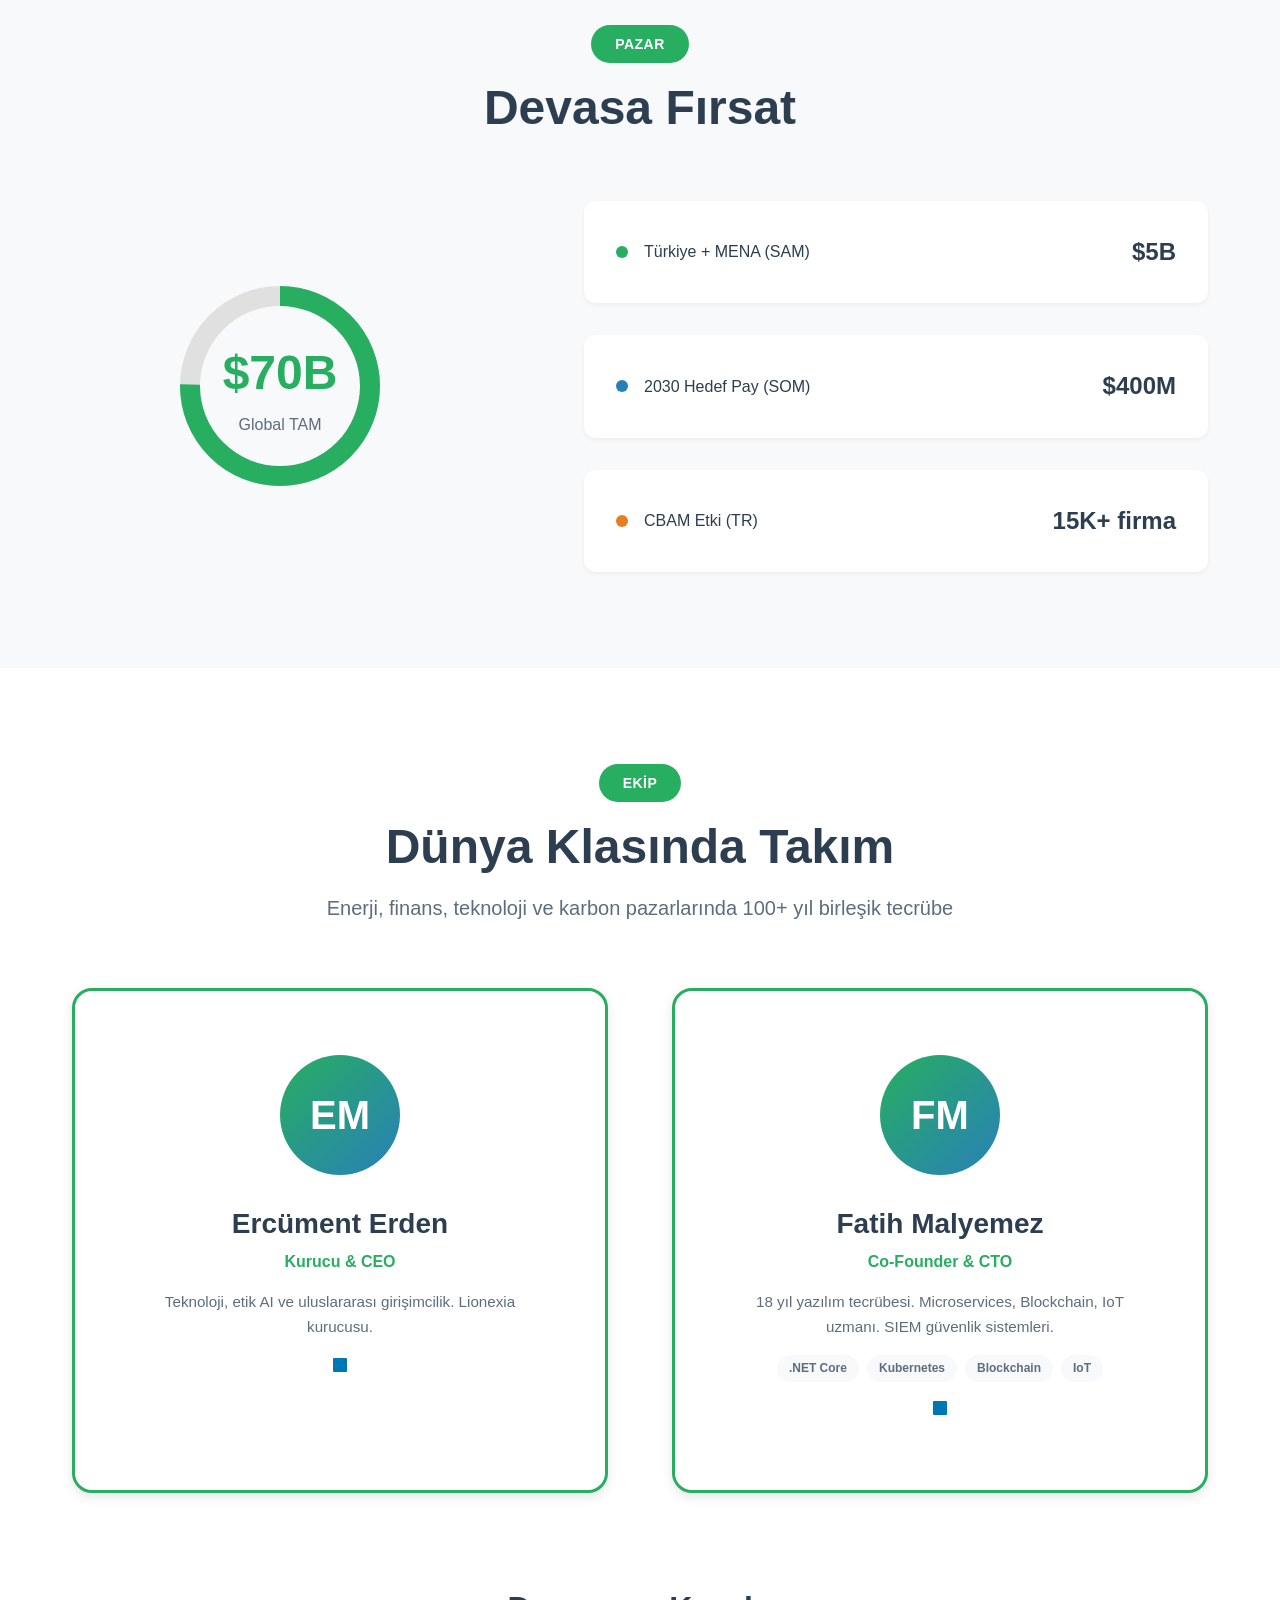
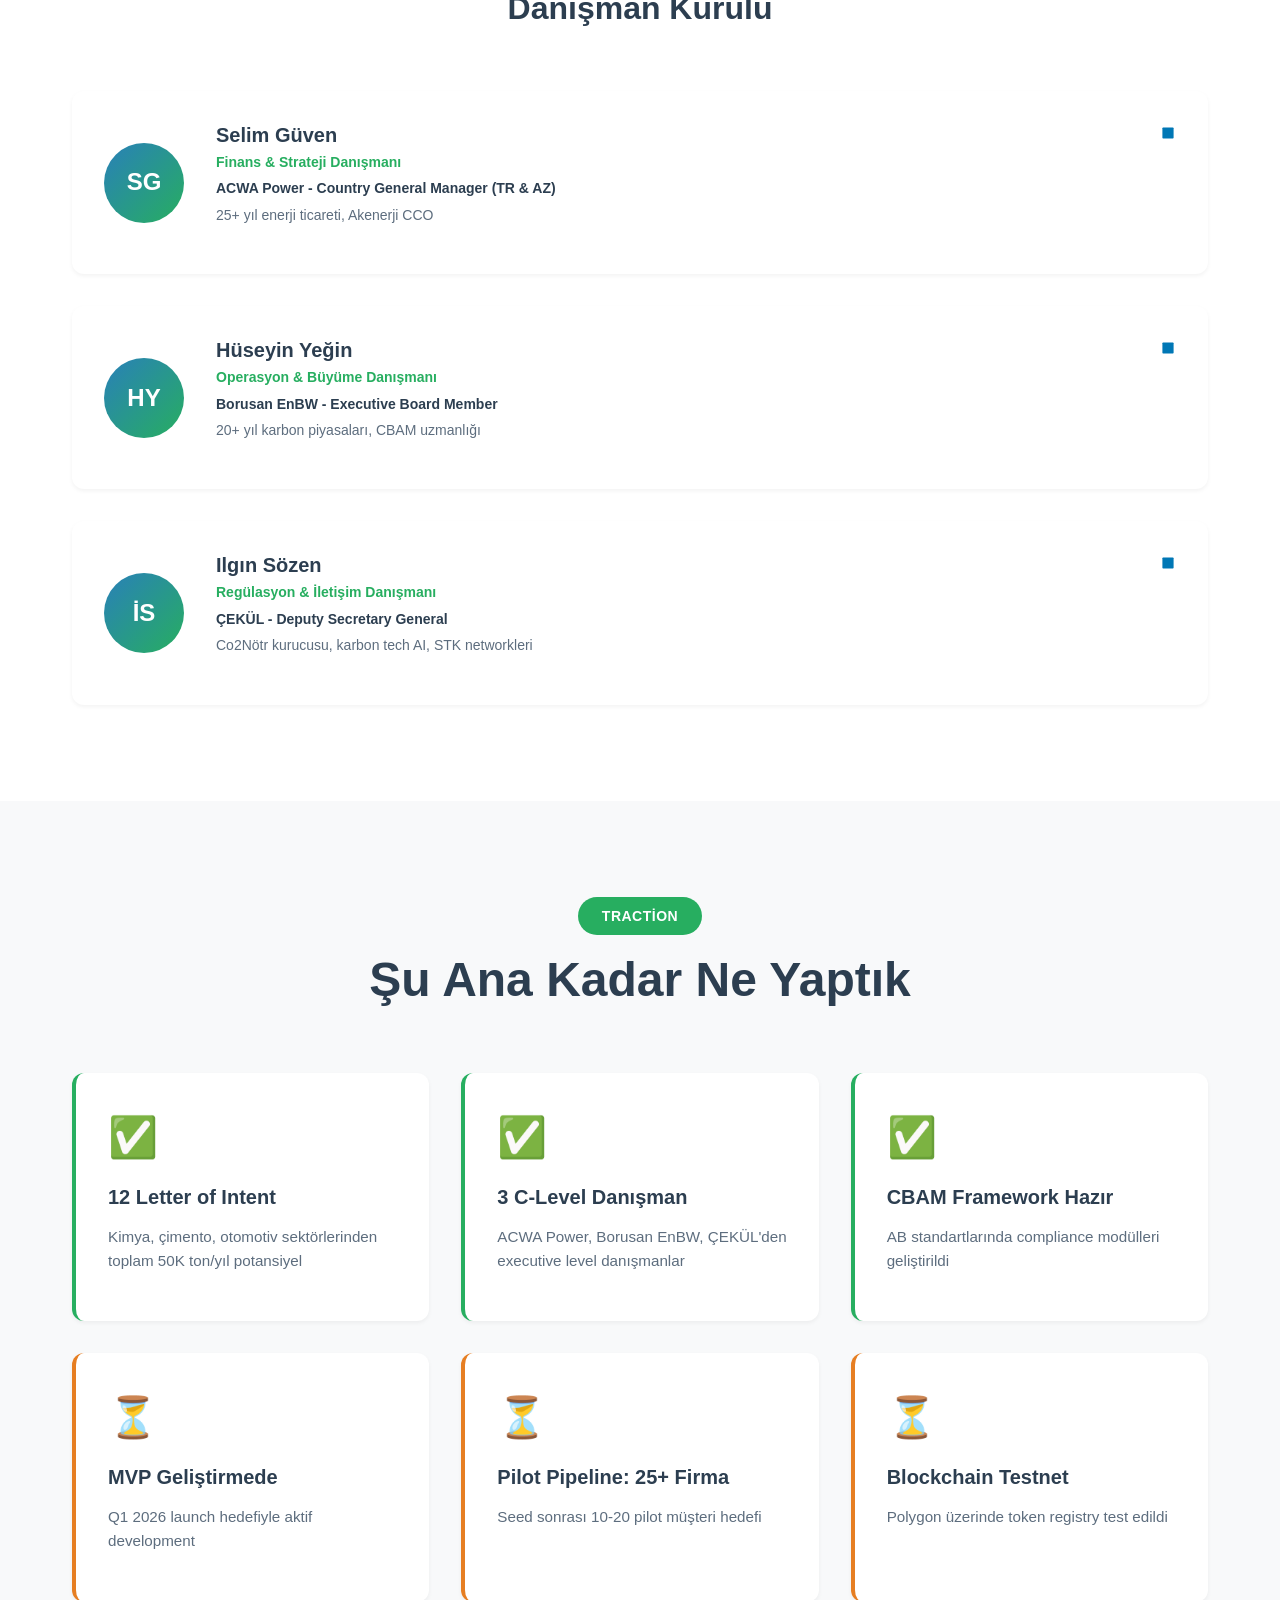
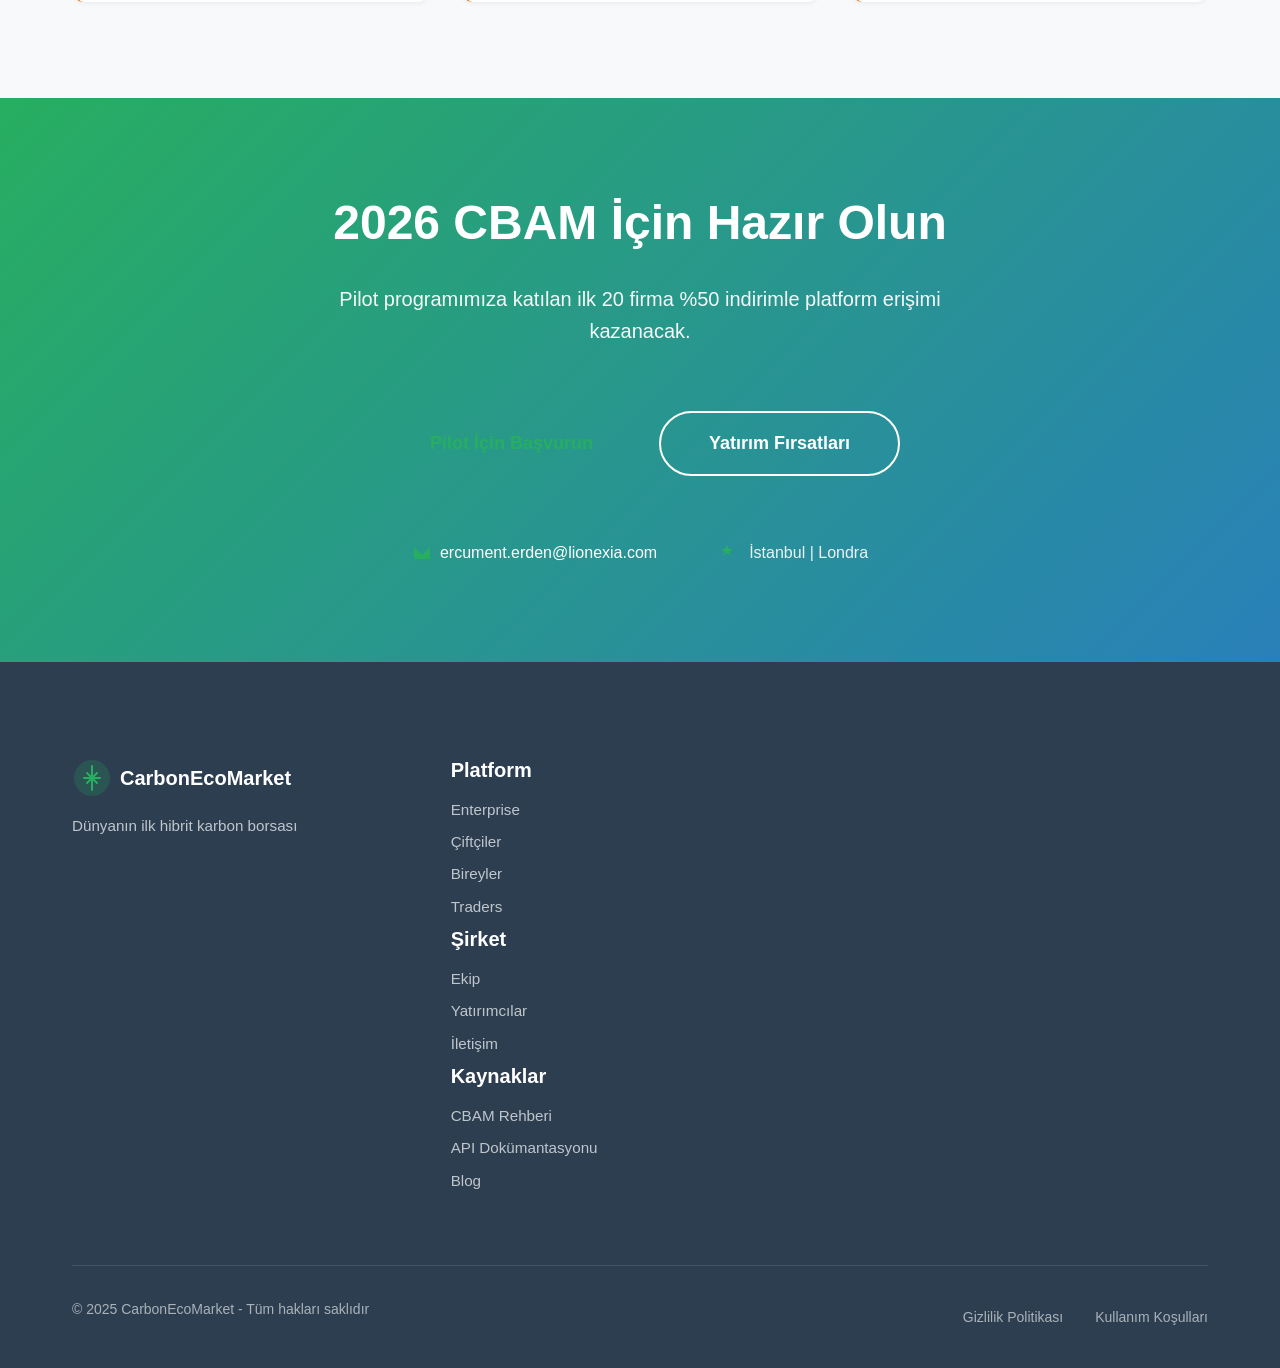
==== commit 5892dc0f: "COMPLETE VISION: Restructure folders + Add Font Awesome icons Folder Restructuring (matching vision " ====
--- a/index.html
+++ b/index.html
@@ -8,6 +8,7 @@
     <link rel="stylesheet" href="styles.css">
     <link rel="preconnect" href="https://fonts.googleapis.com">
     <link href="https://fonts.googleapis.com/css2?family=Inter:wght@300;400;500;600;700;800&display=swap" rel="stylesheet">
+    <link rel="stylesheet" href="https://cdnjs.cloudflare.com/ajax/libs/font-awesome/6.5.1/css/all.min.css" integrity="sha512-DTOQO9RWCH3ppGqcWaEA1BIZOC6xxalwEsw9c2QQeAIftl+Vegovlnee1c9QX4TctnWMn13TZye+giMm8e2LwA==" crossorigin="anonymous" referrerpolicy="no-referrer" />
 </head>
 <body>
     
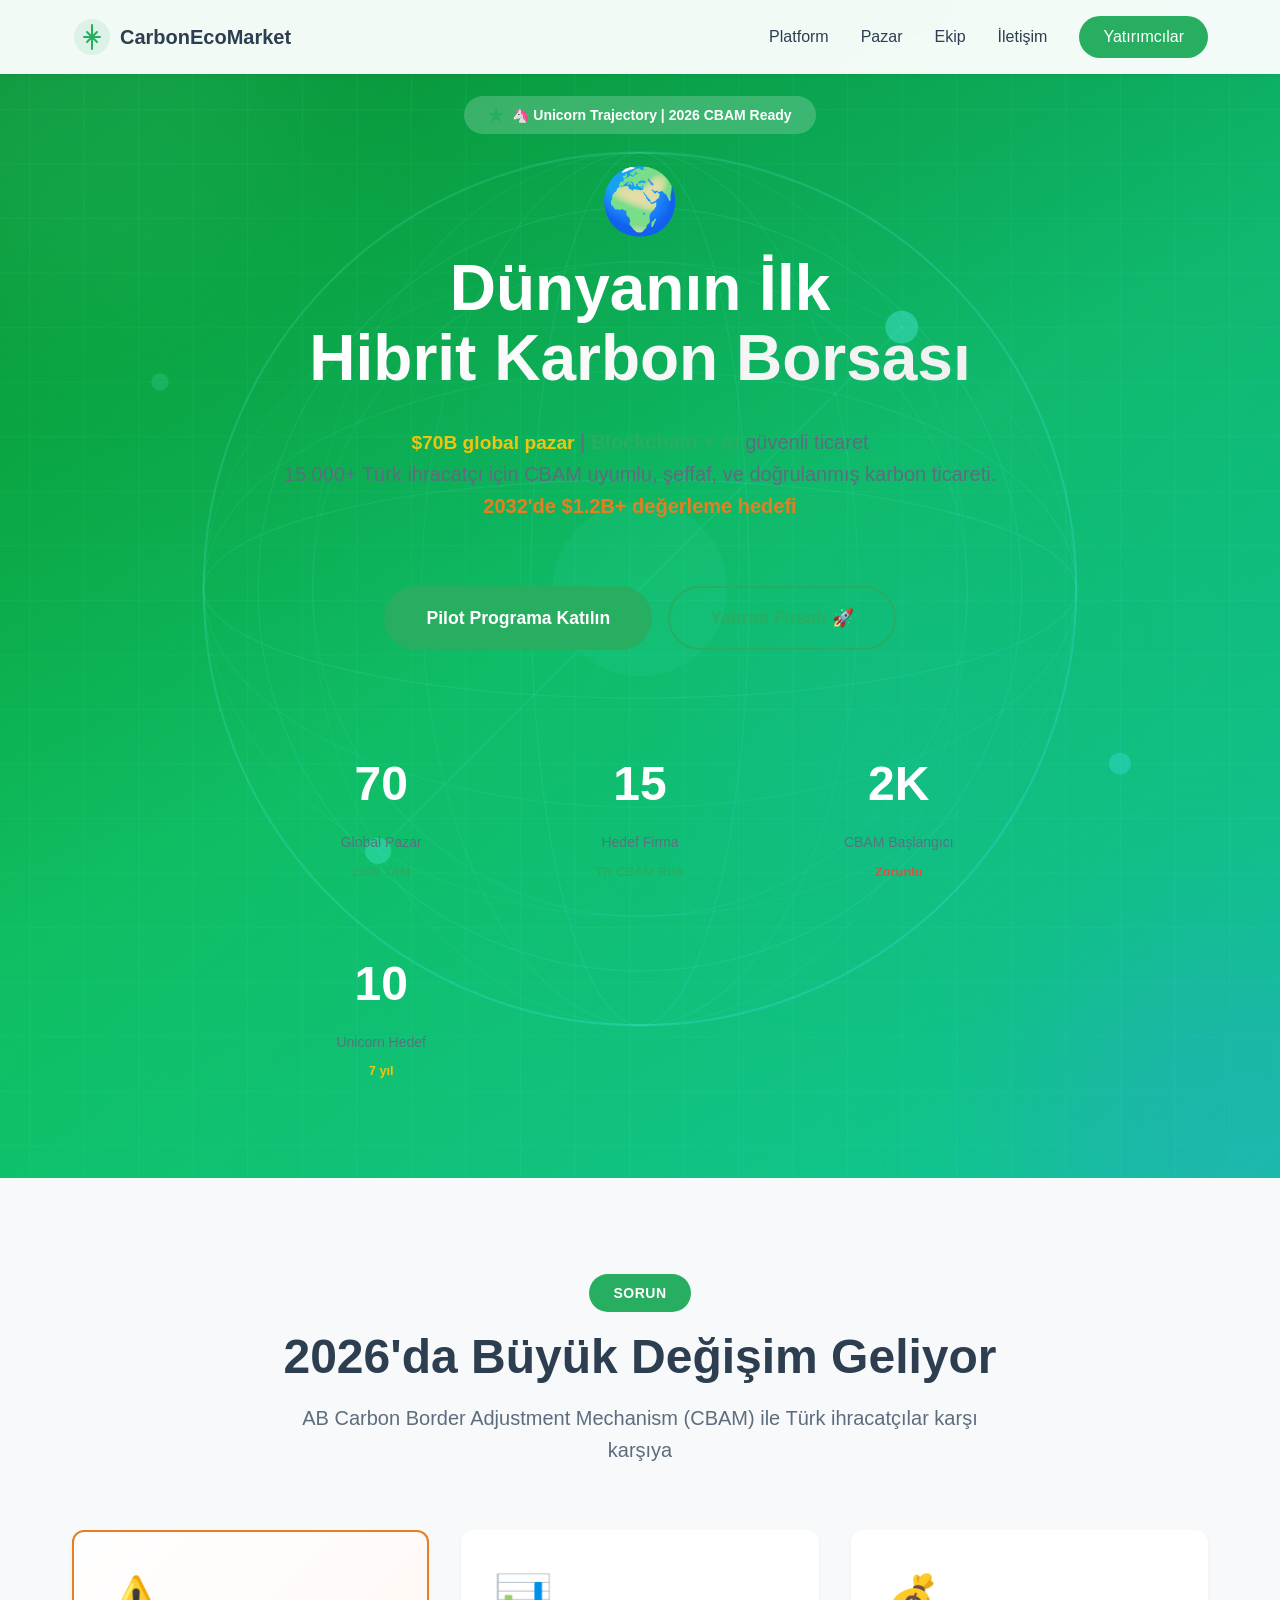
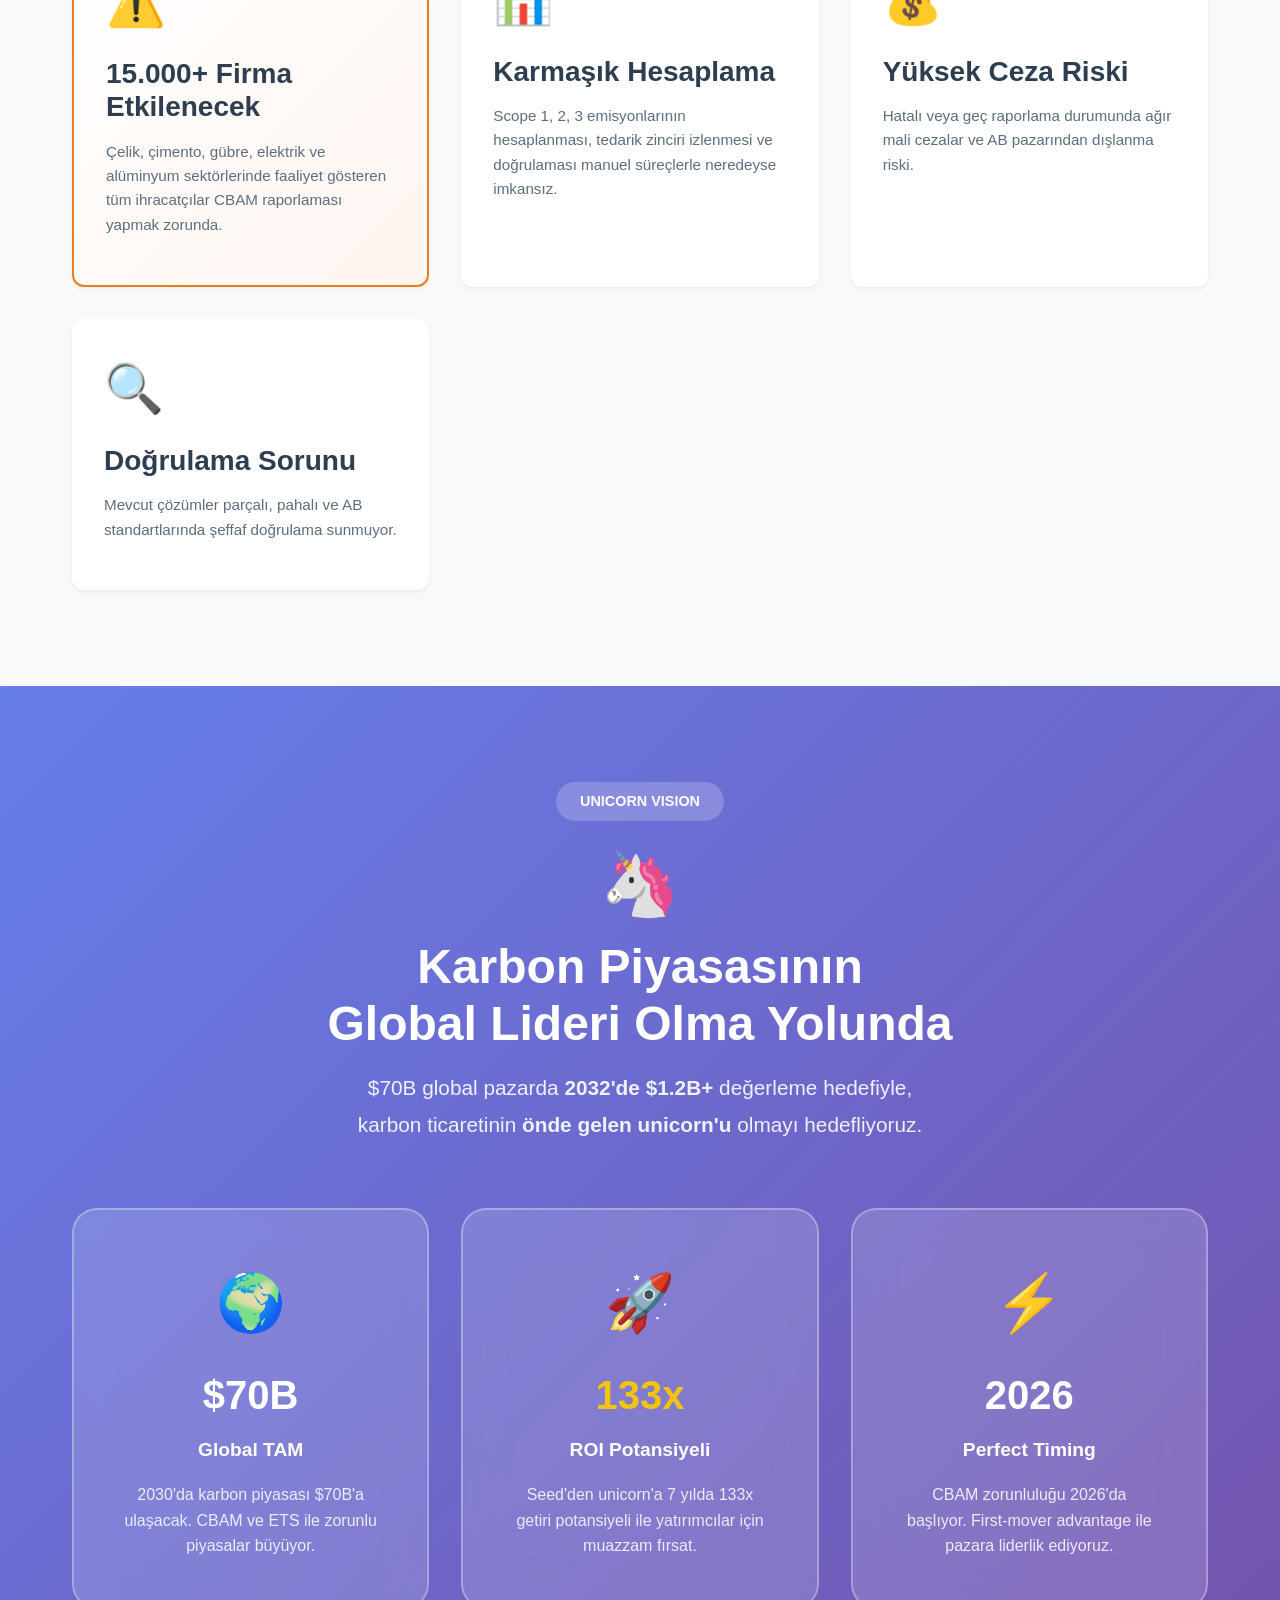
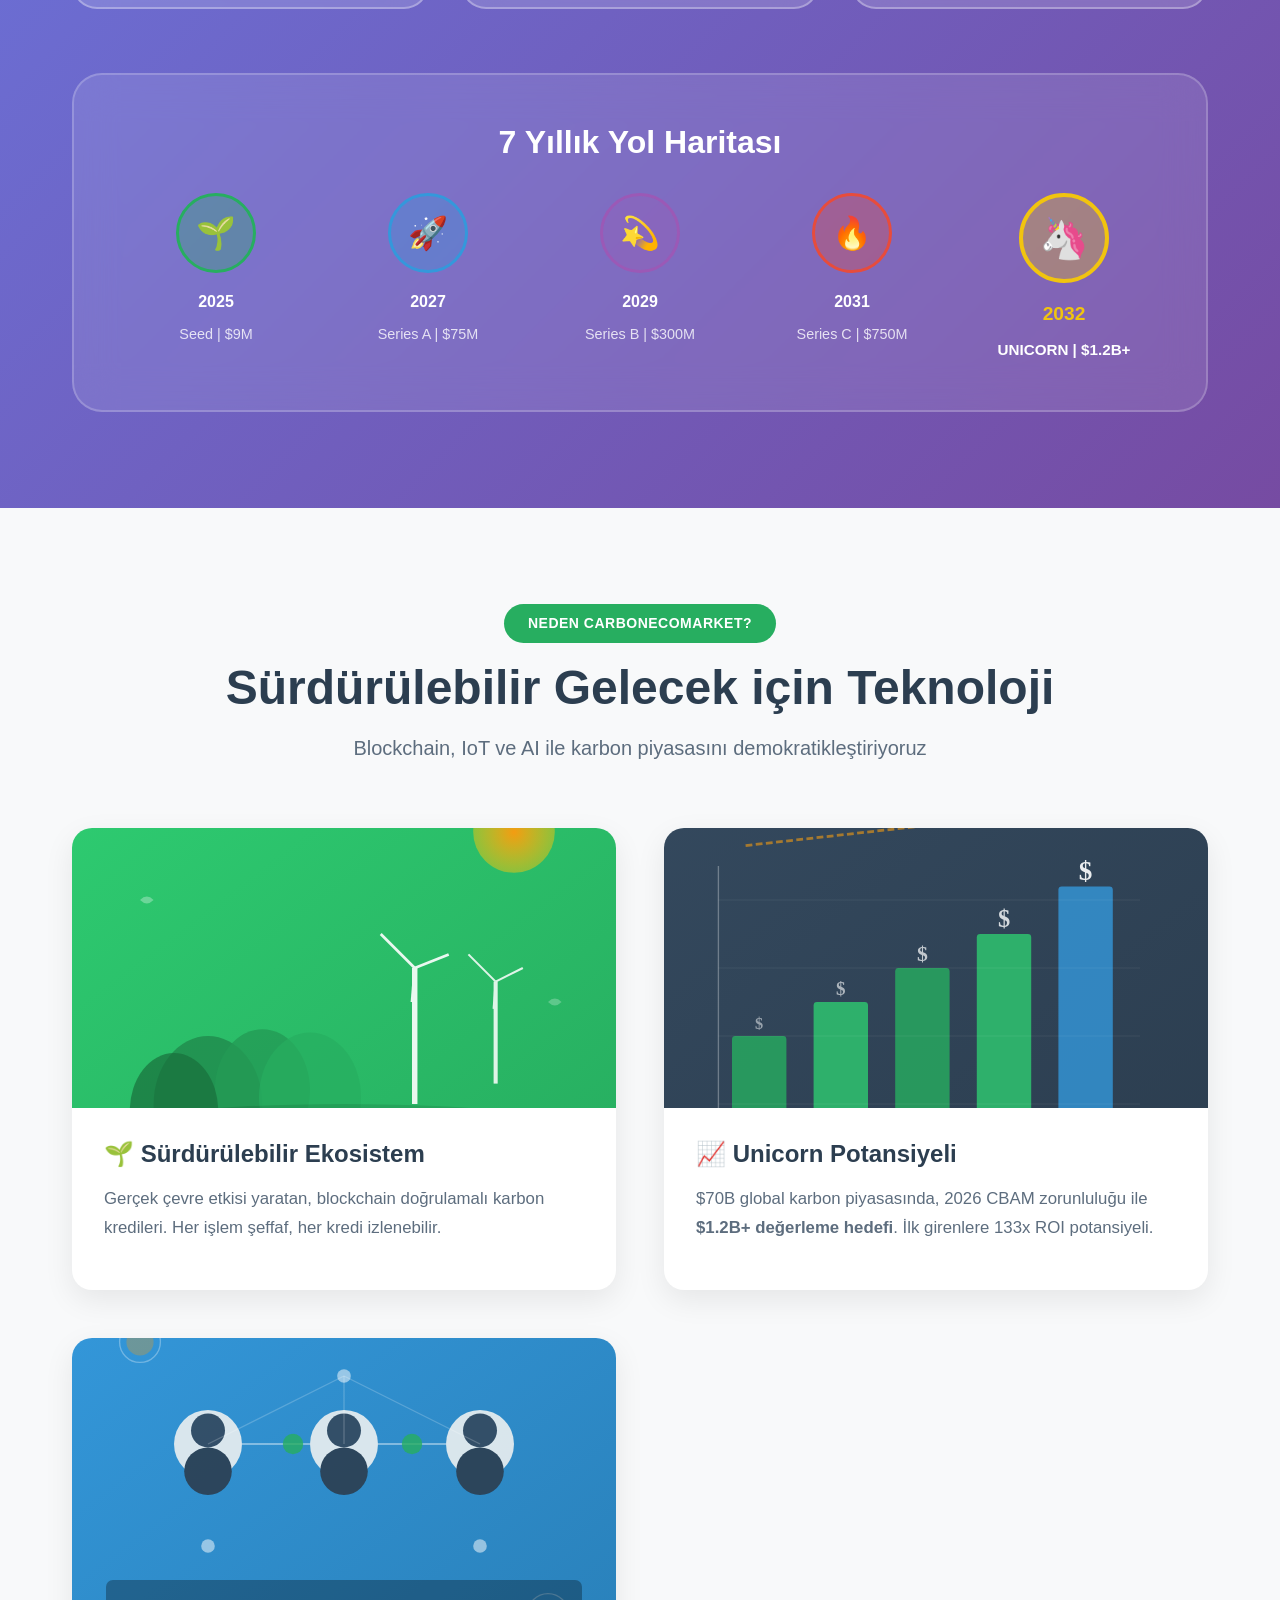
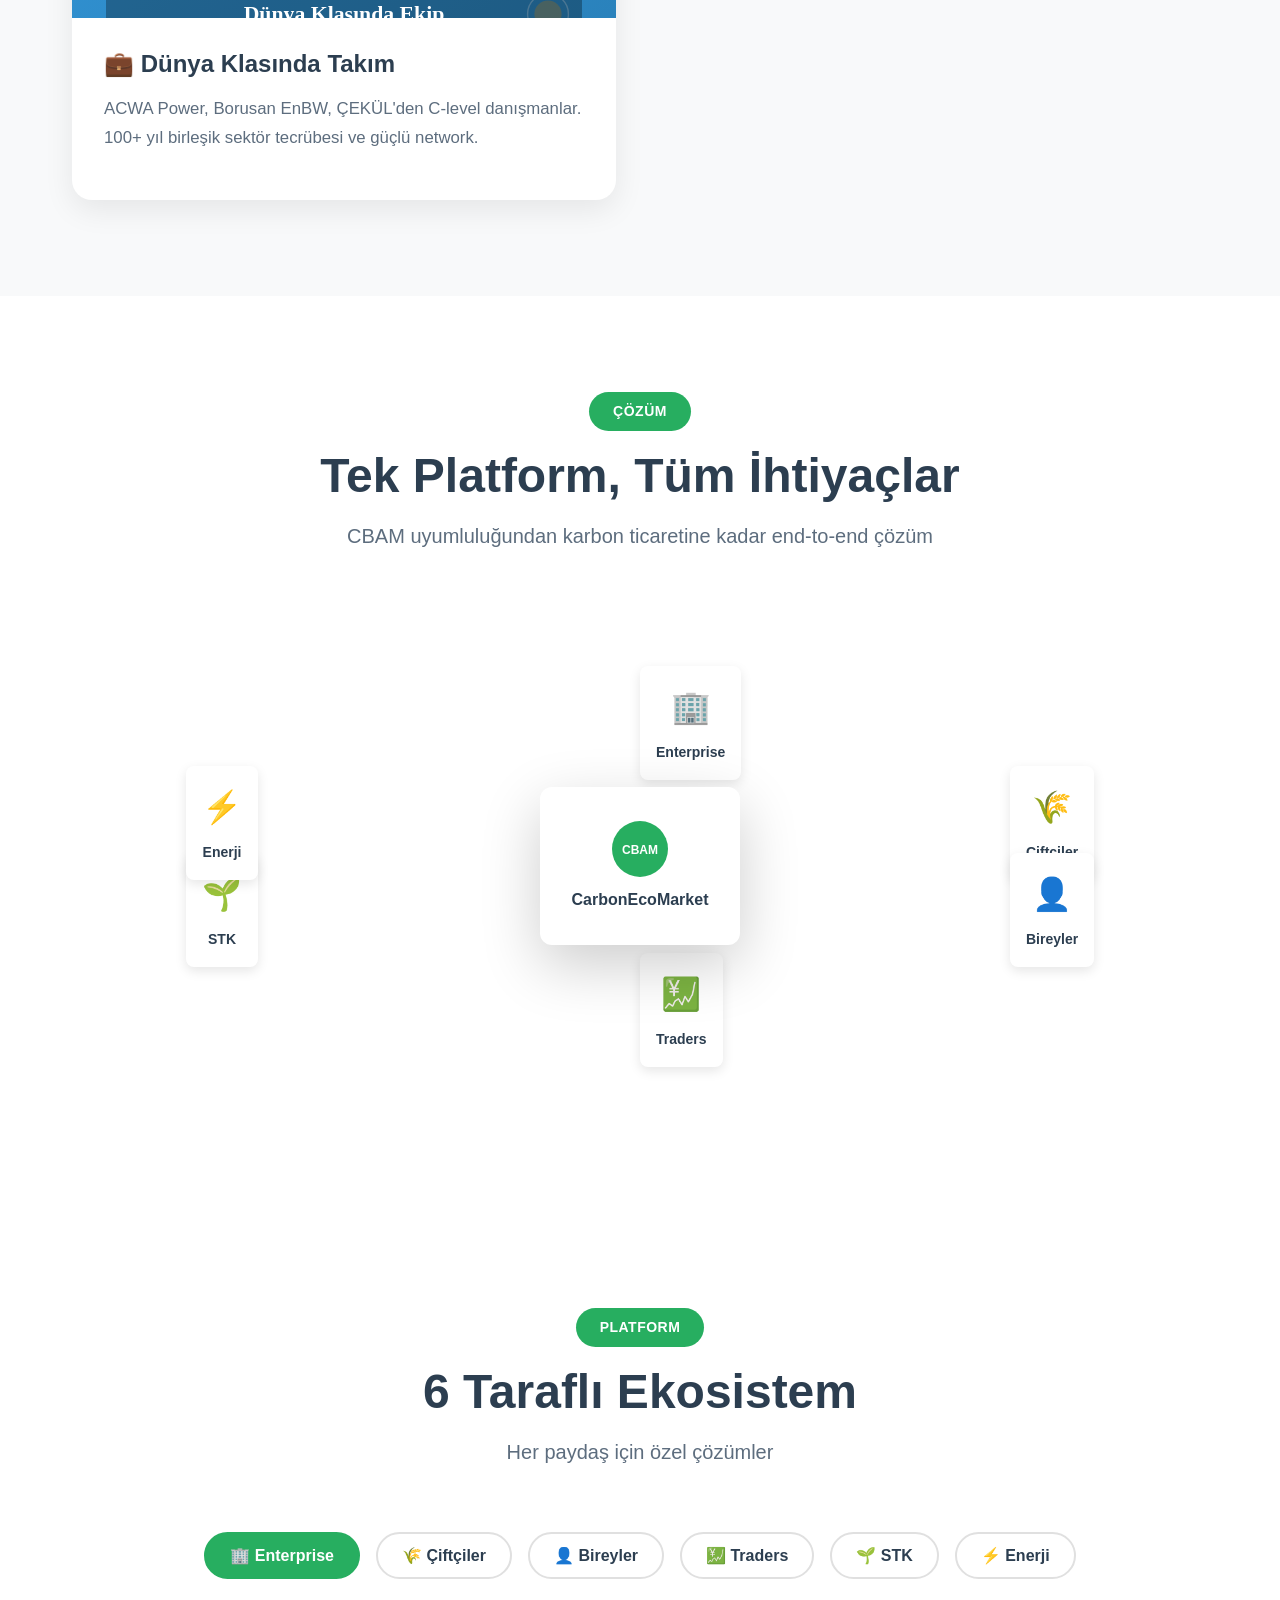
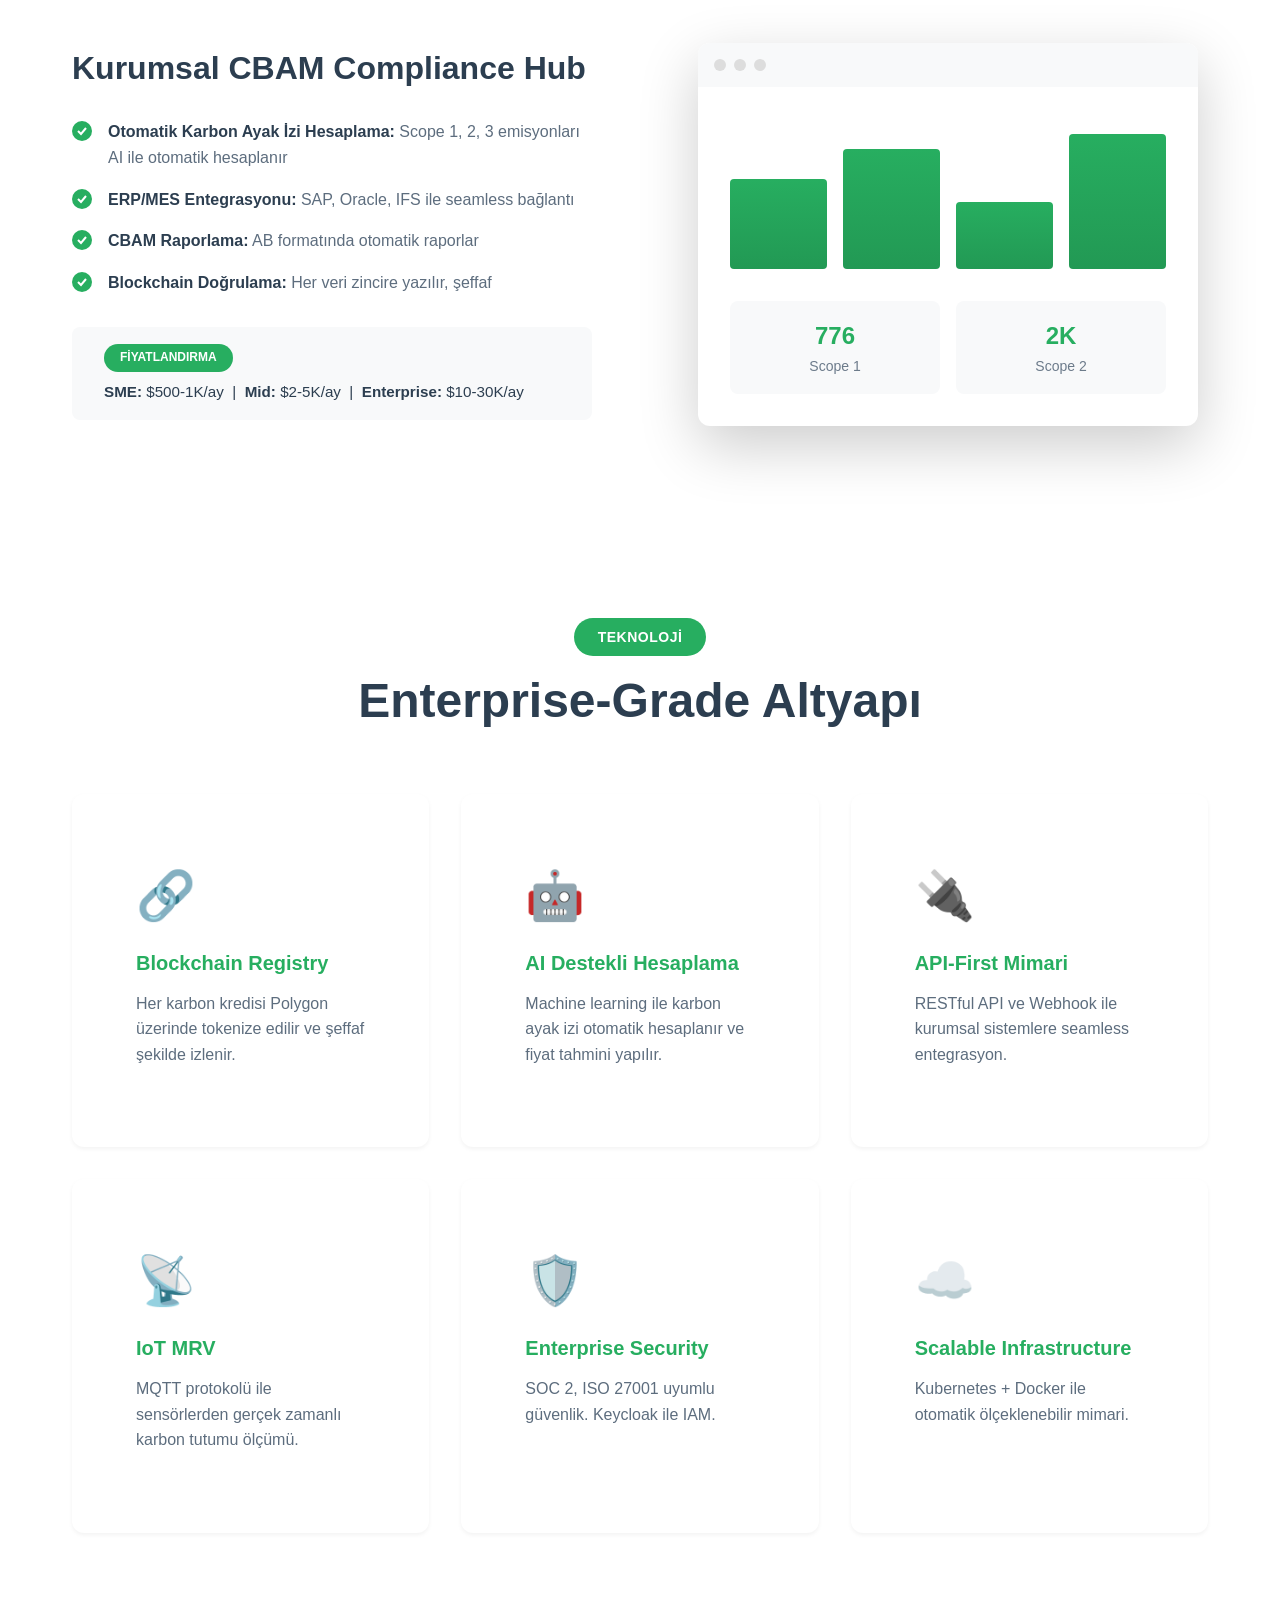
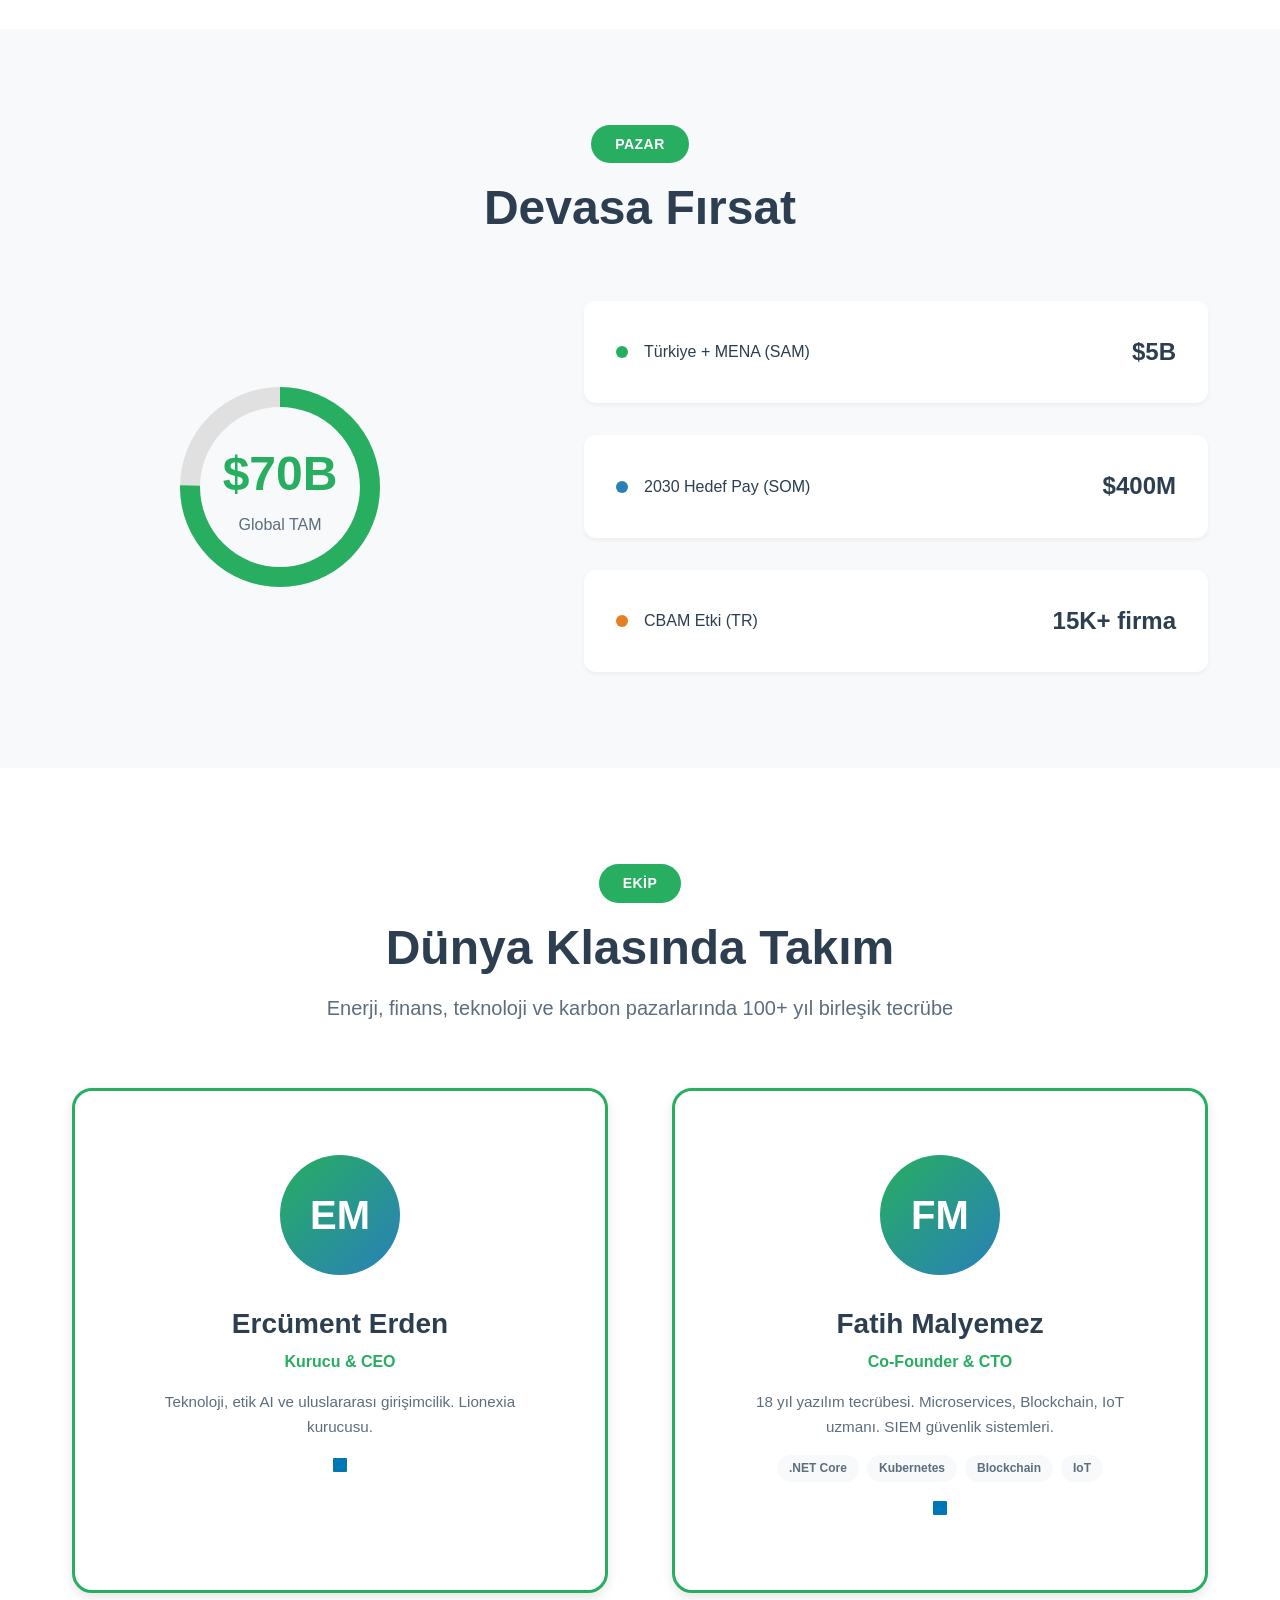
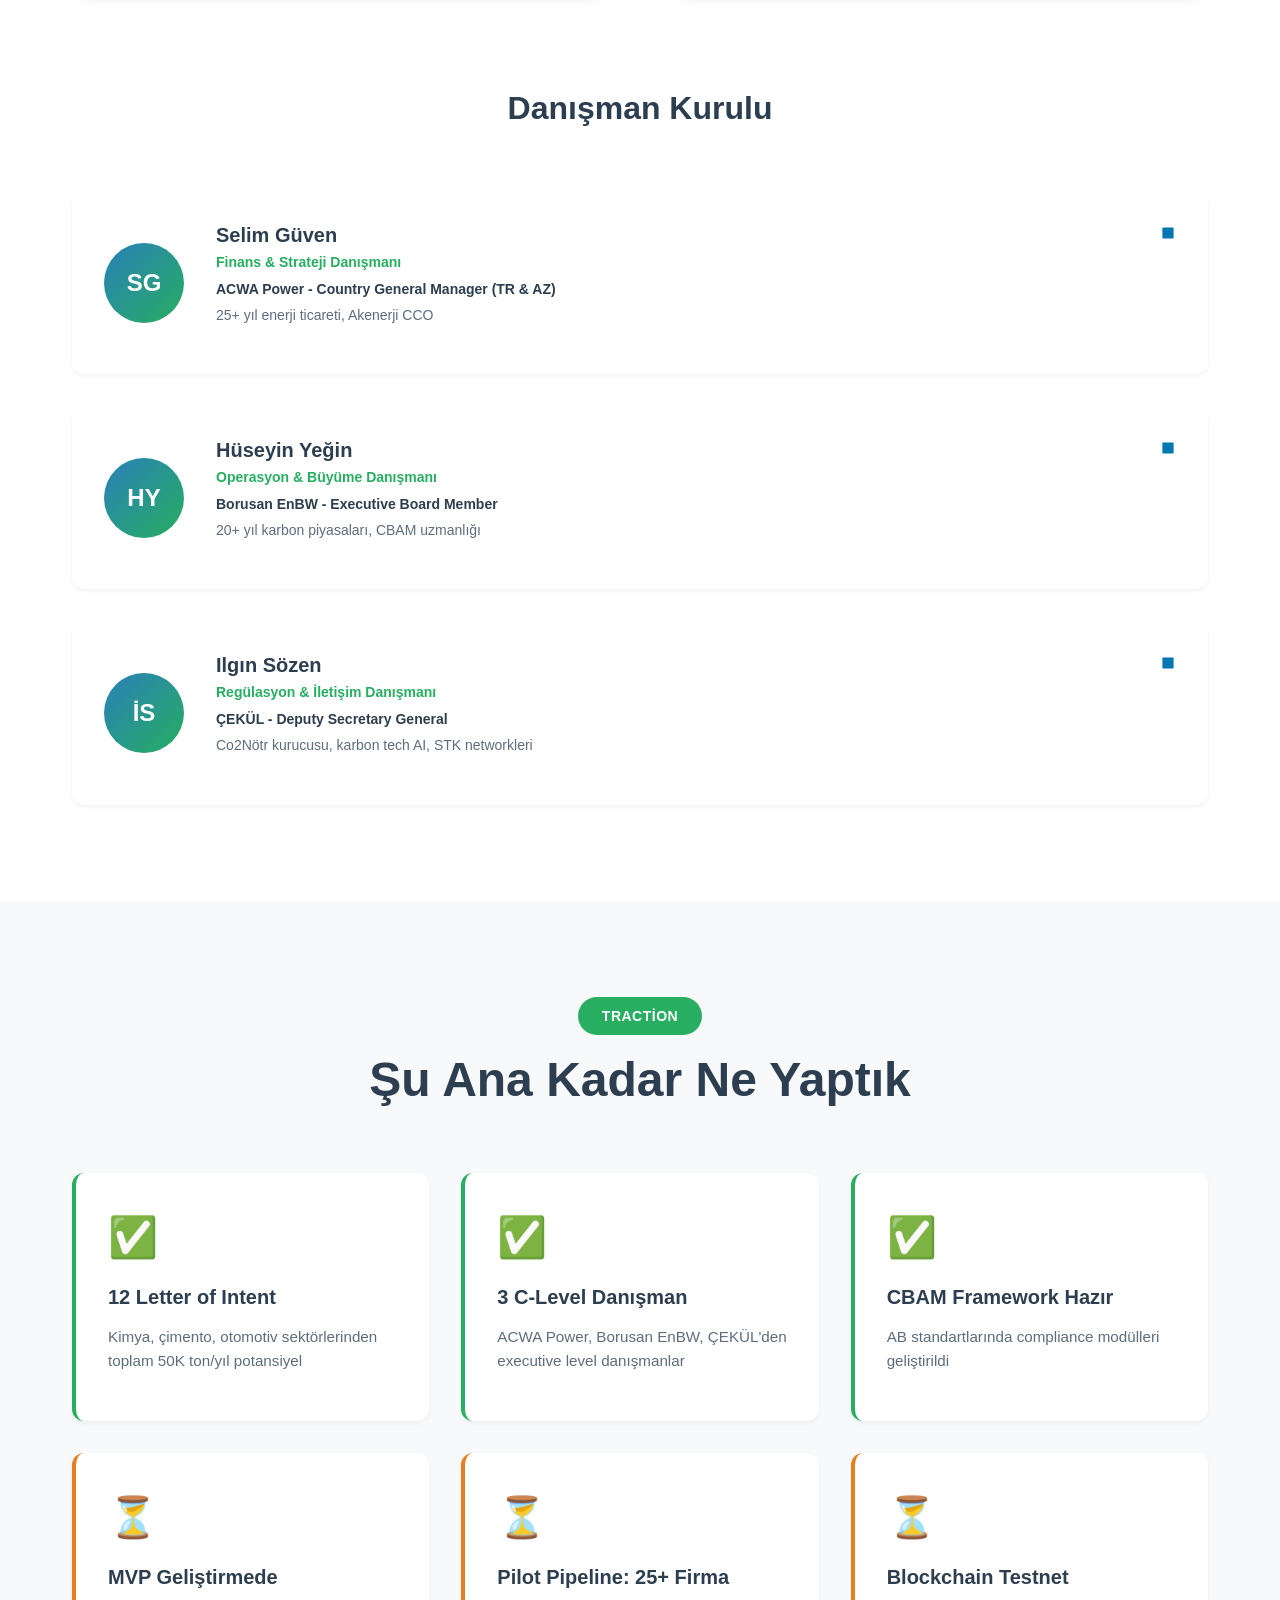
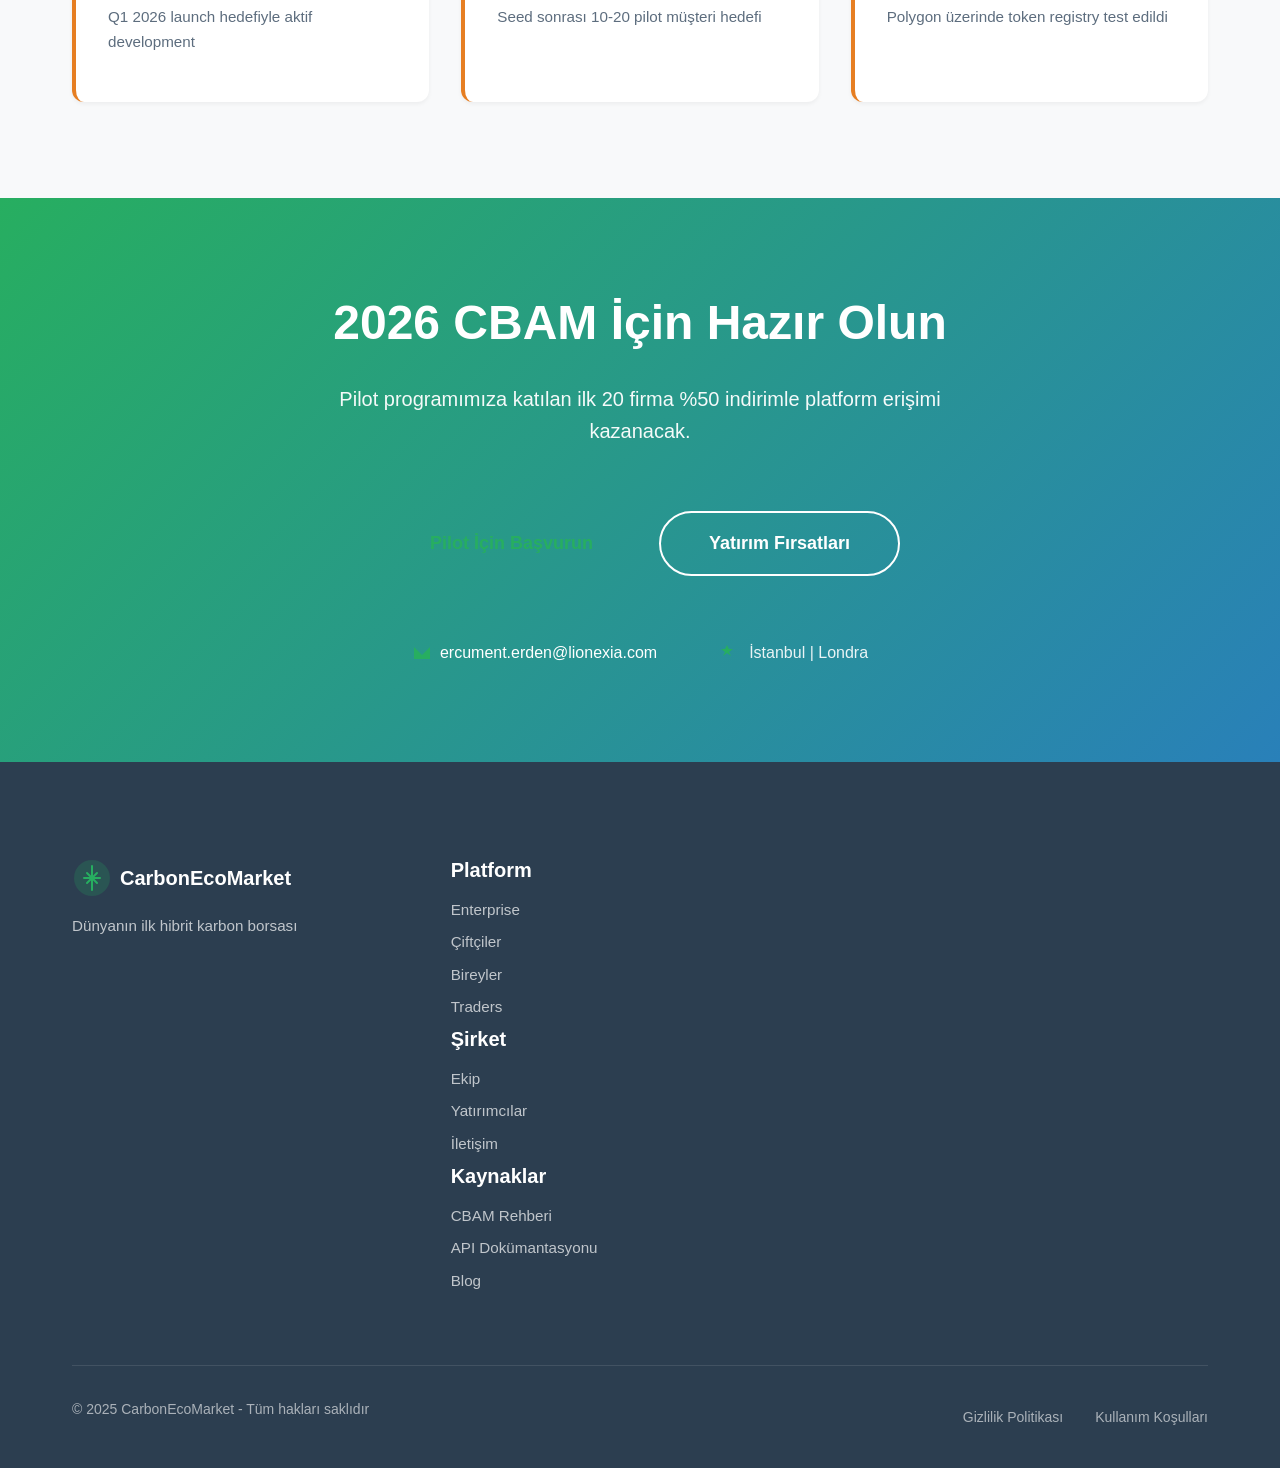
==== commit ac03f6f2: "PREMIUM UPGRADE: Unicorn-focused investor & main pages Major enhancements to showcase unicorn potent" ====
--- a/index.html
+++ b/index.html
@@ -50,32 +50,42 @@
                 <svg width="16" height="16" viewBox="0 0 16 16">
                     <path d="M8 0L10 6L16 6L11 10L13 16L8 12L3 16L5 10L0 6L6 6Z" fill="#27ae60"/>
                 </svg>
-                <span>2026 CBAM Zorunluluğu İçin Hazır</span>
+                <span>🦄 Unicorn Trajectory | 2026 CBAM Ready</span>
             </div>
             <h1 class="hero-title">
+                <span style="font-size: 4rem; display: block; margin-bottom: 1rem;">🌍</span>
                 Dünyanın İlk<br/>
                 <span class="gradient-text">Hibrit Karbon Borsası</span>
             </h1>
             <p class="hero-subtitle">
-                15.000+ Türk ihracatçı firma için CBAM uyumlu, blockchain doğrulamalı,<br/>
-                AI destekli karbon emisyon hesaplama ve ticaret platformu.
+                <strong style="color: #f1c40f; font-size: 1.2rem;">$70B global pazar</strong> | <strong style="color: #27ae60;">Blockchain + AI</strong> güvenli ticaret<br/>
+                15.000+ Türk ihracatçı için CBAM uyumlu, şeffaf, ve doğrulanmış karbon ticareti.<br/>
+                <span style="color: #e67e22; font-weight: 700;">2032'de $1.2B+ değerleme hedefi</span>
             </p>
             <div class="hero-cta">
-                <a href="#contact" class="btn btn-primary">Pilot Programa Katılın</a>
-                <a href="/invest" class="btn btn-secondary">Yatırım Fırsatları</a>
+                <a href="#contact" class="btn btn-primary" style="font-size: 1.1rem; padding: 1rem 2.5rem;">Pilot Programa Katılın</a>
+                <a href="/invest" class="btn btn-secondary" style="font-size: 1.1rem; padding: 1rem 2.5rem;">Yatırım Fırsatı 🚀</a>
             </div>
             <div class="hero-stats">
                 <div class="stat-item">
                     <div class="stat-number">$70B</div>
                     <div class="stat-label">Global Pazar</div>
+                    <div style="font-size: 0.8rem; color: #27ae60; margin-top: 0.5rem; font-weight: 600;">2030 TAM</div>
                 </div>
                 <div class="stat-item">
                     <div class="stat-number">15K+</div>
                     <div class="stat-label">Hedef Firma</div>
+                    <div style="font-size: 0.8rem; color: #27ae60; margin-top: 0.5rem; font-weight: 600;">TR CBAM Risk</div>
                 </div>
                 <div class="stat-item">
                     <div class="stat-number">2026</div>
                     <div class="stat-label">CBAM Başlangıcı</div>
+                    <div style="font-size: 0.8rem; color: #e74c3c; margin-top: 0.5rem; font-weight: 600;">Zorunlu</div>
+                </div>
+                <div class="stat-item">
+                    <div class="stat-number">$1.2B</div>
+                    <div class="stat-label">Unicorn Hedef</div>
+                    <div style="font-size: 0.8rem; color: #f1c40f; margin-top: 0.5rem; font-weight: 600;">7 yıl</div>
                 </div>
             </div>
         </div>
@@ -114,11 +124,90 @@
         </div>
     </section>
 
+    <!-- Unicorn Vision Section -->
+    <section style="padding: 6rem 2rem; background: linear-gradient(135deg, #667eea 0%, #764ba2 100%);">
+        <div class="container">
+            <div style="text-align: center; margin-bottom: 4rem;">
+                <span style="background: rgba(255,255,255,0.2); color: white; padding: 0.5rem 1.5rem; border-radius: 50px; font-weight: 600; font-size: 0.9rem; display: inline-block; margin-bottom: 1.5rem;">UNICORN VISION</span>
+                <h2 style="color: white; font-size: 3rem; margin-bottom: 1rem;">
+                    <span style="font-size: 4rem; display: block; margin-bottom: 1rem;">🦄</span>
+                    Karbon Piyasasının<br/>Global Lideri Olma Yolunda
+                </h2>
+                <p style="color: rgba(255,255,255,0.9); font-size: 1.3rem; max-width: 800px; margin: 0 auto; line-height: 1.8;">
+                    $70B global pazarda <strong>2032'de $1.2B+</strong> değerleme hedefiyle,<br/>
+                    karbon ticaretinin <strong>önde gelen unicorn'u</strong> olmayı hedefliyoruz.
+                </p>
+            </div>
+
+            <div style="display: grid; grid-template-columns: repeat(auto-fit, minmax(280px, 1fr)); gap: 2rem; margin-bottom: 4rem;">
+                <div style="background: rgba(255,255,255,0.15); backdrop-filter: blur(20px); border: 2px solid rgba(255,255,255,0.3); border-radius: 25px; padding: 3rem; text-align: center;">
+                    <div style="font-size: 3.5rem; margin-bottom: 1rem;">🌍</div>
+                    <div style="color: white; font-size: 2.5rem; font-weight: 900; margin-bottom: 0.5rem;">$70B</div>
+                    <div style="color: white; font-weight: 700; font-size: 1.2rem; margin-bottom: 1rem;">Global TAM</div>
+                    <div style="color: rgba(255,255,255,0.85); line-height: 1.6;">2030'da karbon piyasası $70B'a ulaşacak. CBAM ve ETS ile zorunlu piyasalar büyüyor.</div>
+                </div>
+                <div style="background: rgba(255,255,255,0.15); backdrop-filter: blur(20px); border: 2px solid rgba(255,255,255,0.3); border-radius: 25px; padding: 3rem; text-align: center;">
+                    <div style="font-size: 3.5rem; margin-bottom: 1rem;">🚀</div>
+                    <div style="color: #f1c40f; font-size: 2.5rem; font-weight: 900; margin-bottom: 0.5rem;">133x</div>
+                    <div style="color: white; font-weight: 700; font-size: 1.2rem; margin-bottom: 1rem;">ROI Potansiyeli</div>
+                    <div style="color: rgba(255,255,255,0.85); line-height: 1.6;">Seed'den unicorn'a 7 yılda 133x getiri potansiyeli ile yatırımcılar için muazzam fırsat.</div>
+                </div>
+                <div style="background: rgba(255,255,255,0.15); backdrop-filter: blur(20px); border: 2px solid rgba(255,255,255,0.3); border-radius: 25px; padding: 3rem; text-align: center;">
+                    <div style="font-size: 3.5rem; margin-bottom: 1rem;">⚡</div>
+                    <div style="color: white; font-size: 2.5rem; font-weight: 900; margin-bottom: 0.5rem;">2026</div>
+                    <div style="color: white; font-weight: 700; font-size: 1.2rem; margin-bottom: 1rem;">Perfect Timing</div>
+                    <div style="color: rgba(255,255,255,0.85); line-height: 1.6;">CBAM zorunluluğu 2026'da başlıyor. First-mover advantage ile pazara liderlik ediyoruz.</div>
+                </div>
+            </div>
+
+            <div style="background: rgba(255,255,255,0.1); backdrop-filter: blur(20px); border-radius: 30px; padding: 3rem; border: 2px solid rgba(255,255,255,0.2);">
+                <h3 style="color: white; text-align: center; font-size: 2rem; margin-bottom: 2rem;">7 Yıllık Yol Haritası</h3>
+                <div style="display: grid; grid-template-columns: repeat(auto-fit, minmax(180px, 1fr)); gap: 1.5rem;">
+                    <div style="text-align: center;">
+                        <div style="background: rgba(39,174,96,0.3); width: 80px; height: 80px; border-radius: 50%; display: flex; align-items: center; justify-content: center; margin: 0 auto 1rem; border: 3px solid #27ae60;">
+                            <span style="font-size: 2rem;">🌱</span>
+                        </div>
+                        <div style="color: white; font-weight: 700; margin-bottom: 0.5rem;">2025</div>
+                        <div style="color: rgba(255,255,255,0.8); font-size: 0.9rem;">Seed | $9M</div>
+                    </div>
+                    <div style="text-align: center;">
+                        <div style="background: rgba(52,152,219,0.3); width: 80px; height: 80px; border-radius: 50%; display: flex; align-items: center; justify-content: center; margin: 0 auto 1rem; border: 3px solid #3498db;">
+                            <span style="font-size: 2rem;">🚀</span>
+                        </div>
+                        <div style="color: white; font-weight: 700; margin-bottom: 0.5rem;">2027</div>
+                        <div style="color: rgba(255,255,255,0.8); font-size: 0.9rem;">Series A | $75M</div>
+                    </div>
+                    <div style="text-align: center;">
+                        <div style="background: rgba(155,89,182,0.3); width: 80px; height: 80px; border-radius: 50%; display: flex; align-items: center; justify-content: center; margin: 0 auto 1rem; border: 3px solid #9b59b6;">
+                            <span style="font-size: 2rem;">💫</span>
+                        </div>
+                        <div style="color: white; font-weight: 700; margin-bottom: 0.5rem;">2029</div>
+                        <div style="color: rgba(255,255,255,0.8); font-size: 0.9rem;">Series B | $300M</div>
+                    </div>
+                    <div style="text-align: center;">
+                        <div style="background: rgba(231,76,60,0.3); width: 80px; height: 80px; border-radius: 50%; display: flex; align-items: center; justify-content: center; margin: 0 auto 1rem; border: 3px solid #e74c3c;">
+                            <span style="font-size: 2rem;">🔥</span>
+                        </div>
+                        <div style="color: white; font-weight: 700; margin-bottom: 0.5rem;">2031</div>
+                        <div style="color: rgba(255,255,255,0.8); font-size: 0.9rem;">Series C | $750M</div>
+                    </div>
+                    <div style="text-align: center;">
+                        <div style="background: rgba(241,196,15,0.3); width: 90px; height: 90px; border-radius: 50%; display: flex; align-items: center; justify-content: center; margin: 0 auto 1rem; border: 4px solid #f1c40f;">
+                            <span style="font-size: 2.5rem;">🦄</span>
+                        </div>
+                        <div style="color: #f1c40f; font-weight: 900; margin-bottom: 0.5rem; font-size: 1.2rem;">2032</div>
+                        <div style="color: white; font-size: 0.95rem; font-weight: 700;">UNICORN | $1.2B+</div>
+                    </div>
+                </div>
+            </div>
+        </div>
+    </section>
+
     <!-- Visual Showcase Section -->
     <section class="visual-showcase">
         <div class="container">
             <div class="section-header">
-                <span class="section-tag">Vizyonumuz</span>
+                <span class="section-tag">Neden CarbonEcoMarket?</span>
                 <h2>Sürdürülebilir Gelecek için Teknoloji</h2>
                 <p>Blockchain, IoT ve AI ile karbon piyasasını demokratikleştiriyoruz</p>
             </div>
@@ -137,8 +226,8 @@
                         <img src="/images/investment-1.svg" alt="Yatırım ve Büyüme Fırsatları" loading="lazy">
                     </div>
                     <div class="showcase-content">
-                        <h3>📈 Büyüme Fırsatı</h3>
-                        <p>$70B global karbon piyasasında, 2026 CBAM zorunluluğu ile dev büyüme potansiyeli. İlk girenlere avantaj.</p>
+                        <h3>📈 Unicorn Potansiyeli</h3>
+                        <p>$70B global karbon piyasasında, 2026 CBAM zorunluluğu ile <strong>$1.2B+ değerleme hedefi</strong>. İlk girenlere 133x ROI potansiyeli.</p>
                     </div>
                 </div>
                 <div class="showcase-card">
@@ -147,7 +236,7 @@
                     </div>
                     <div class="showcase-content">
                         <h3>💼 Dünya Klasında Takım</h3>
-                        <p>ACWA Power, Borusan EnBW, ÇEKÜL'den C-level danışmanlar. 100+ yıl birleşik sektör tecrübesi.</p>
+                        <p>ACWA Power, Borusan EnBW, ÇEKÜL'den C-level danışmanlar. 100+ yıl birleşik sektör tecrübesi ve güçlü network.</p>
                     </div>
                 </div>
             </div>
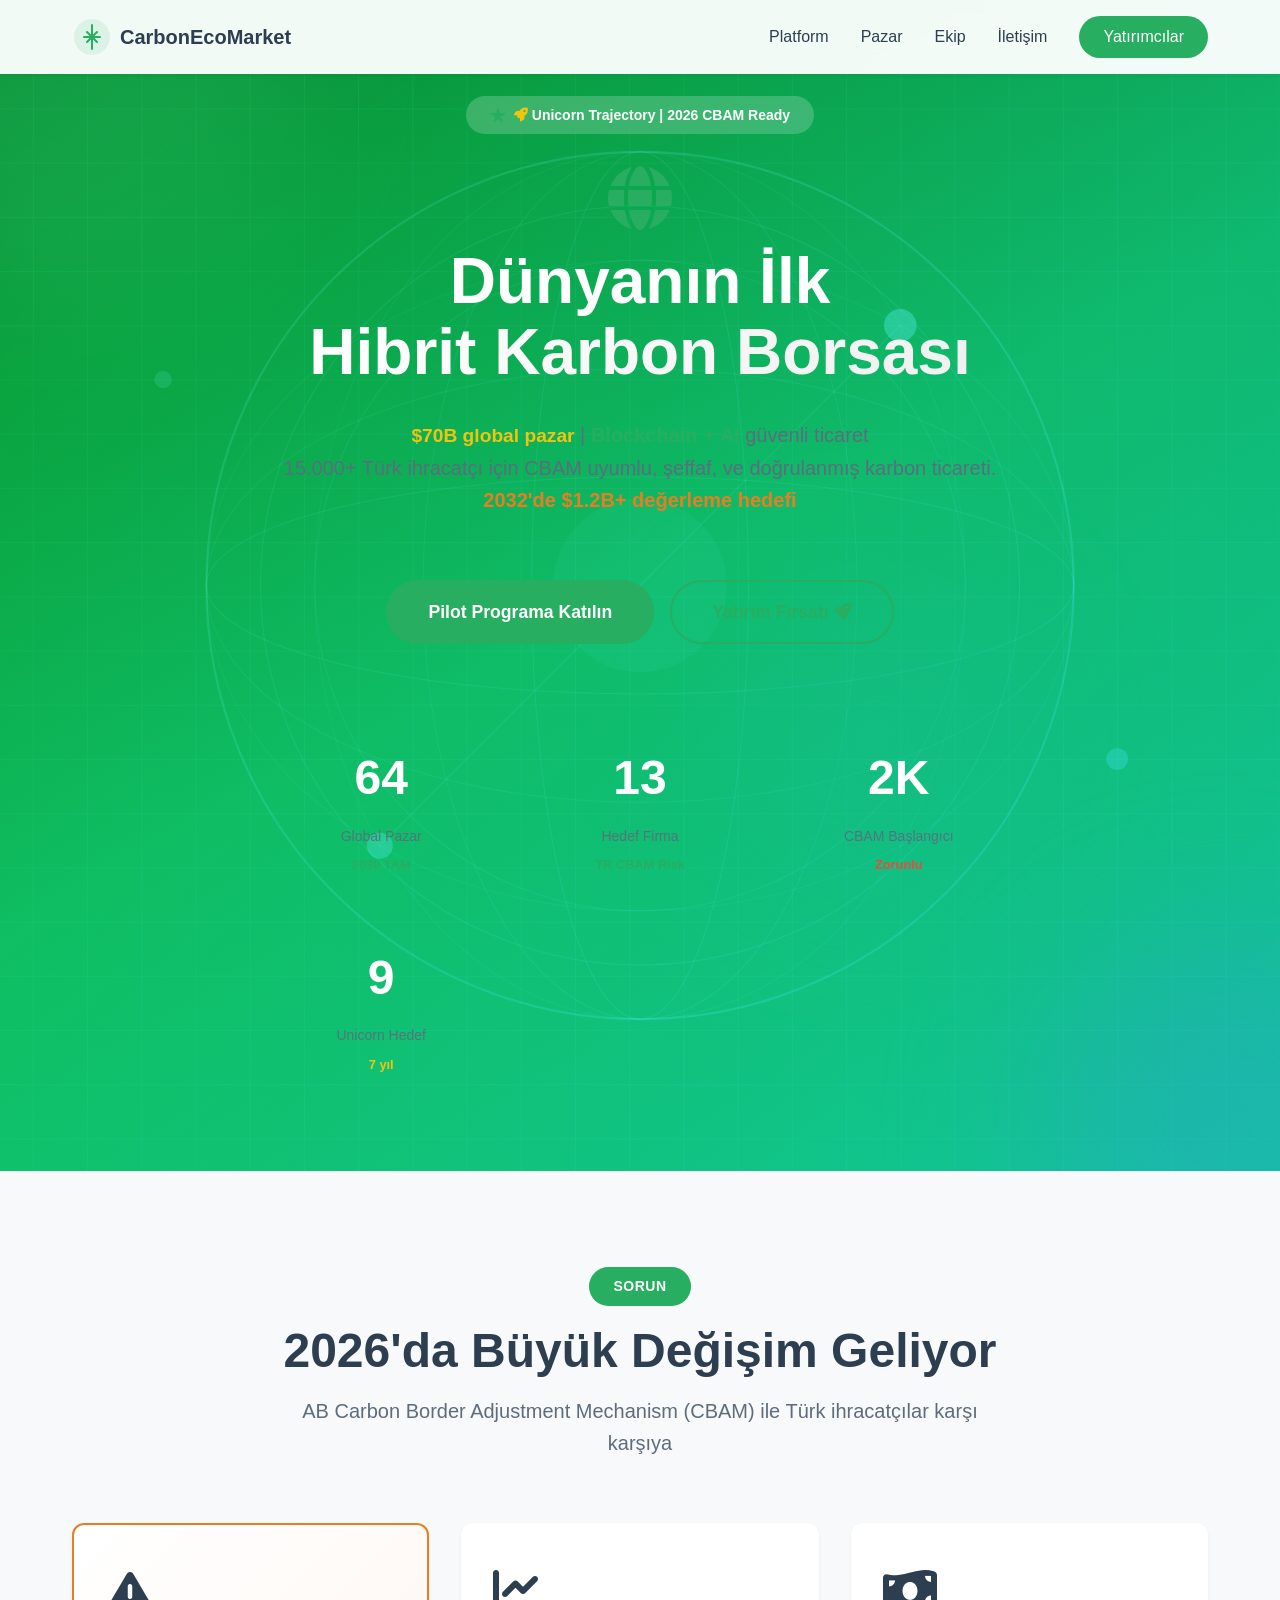
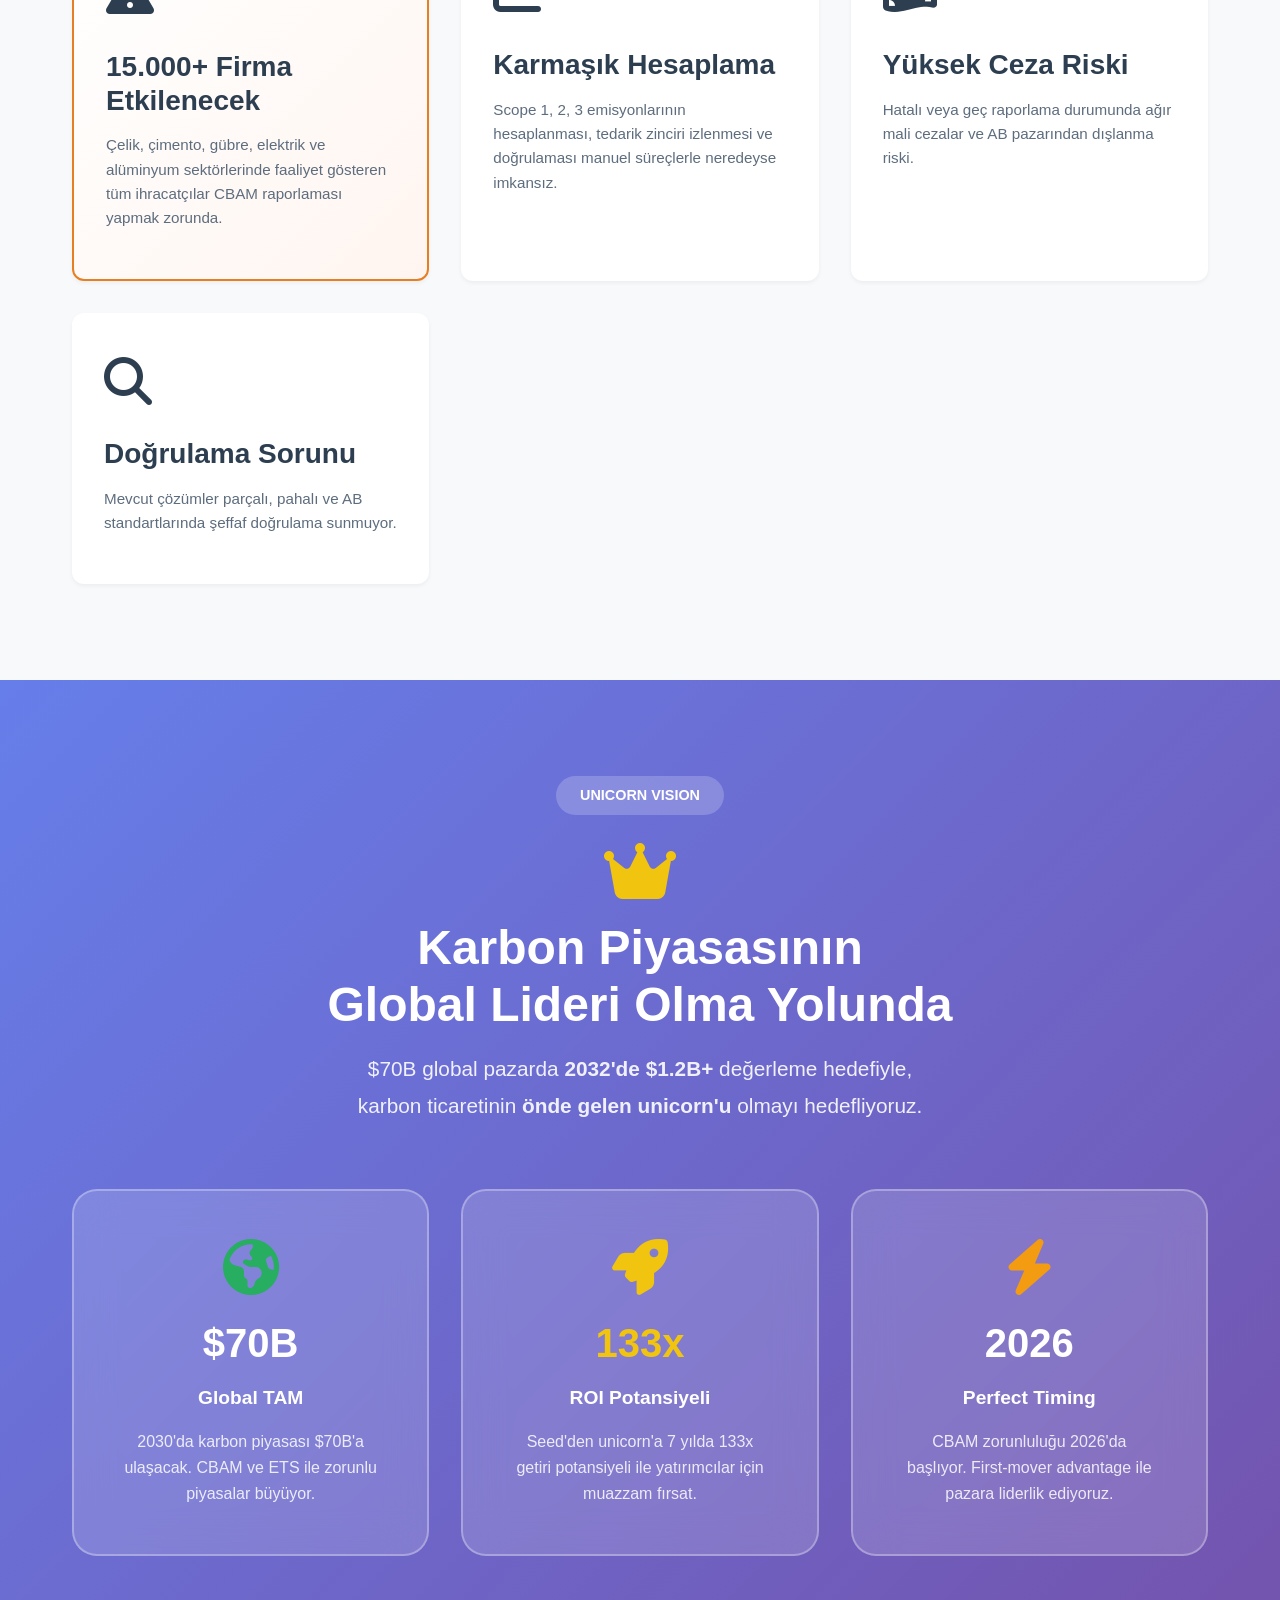
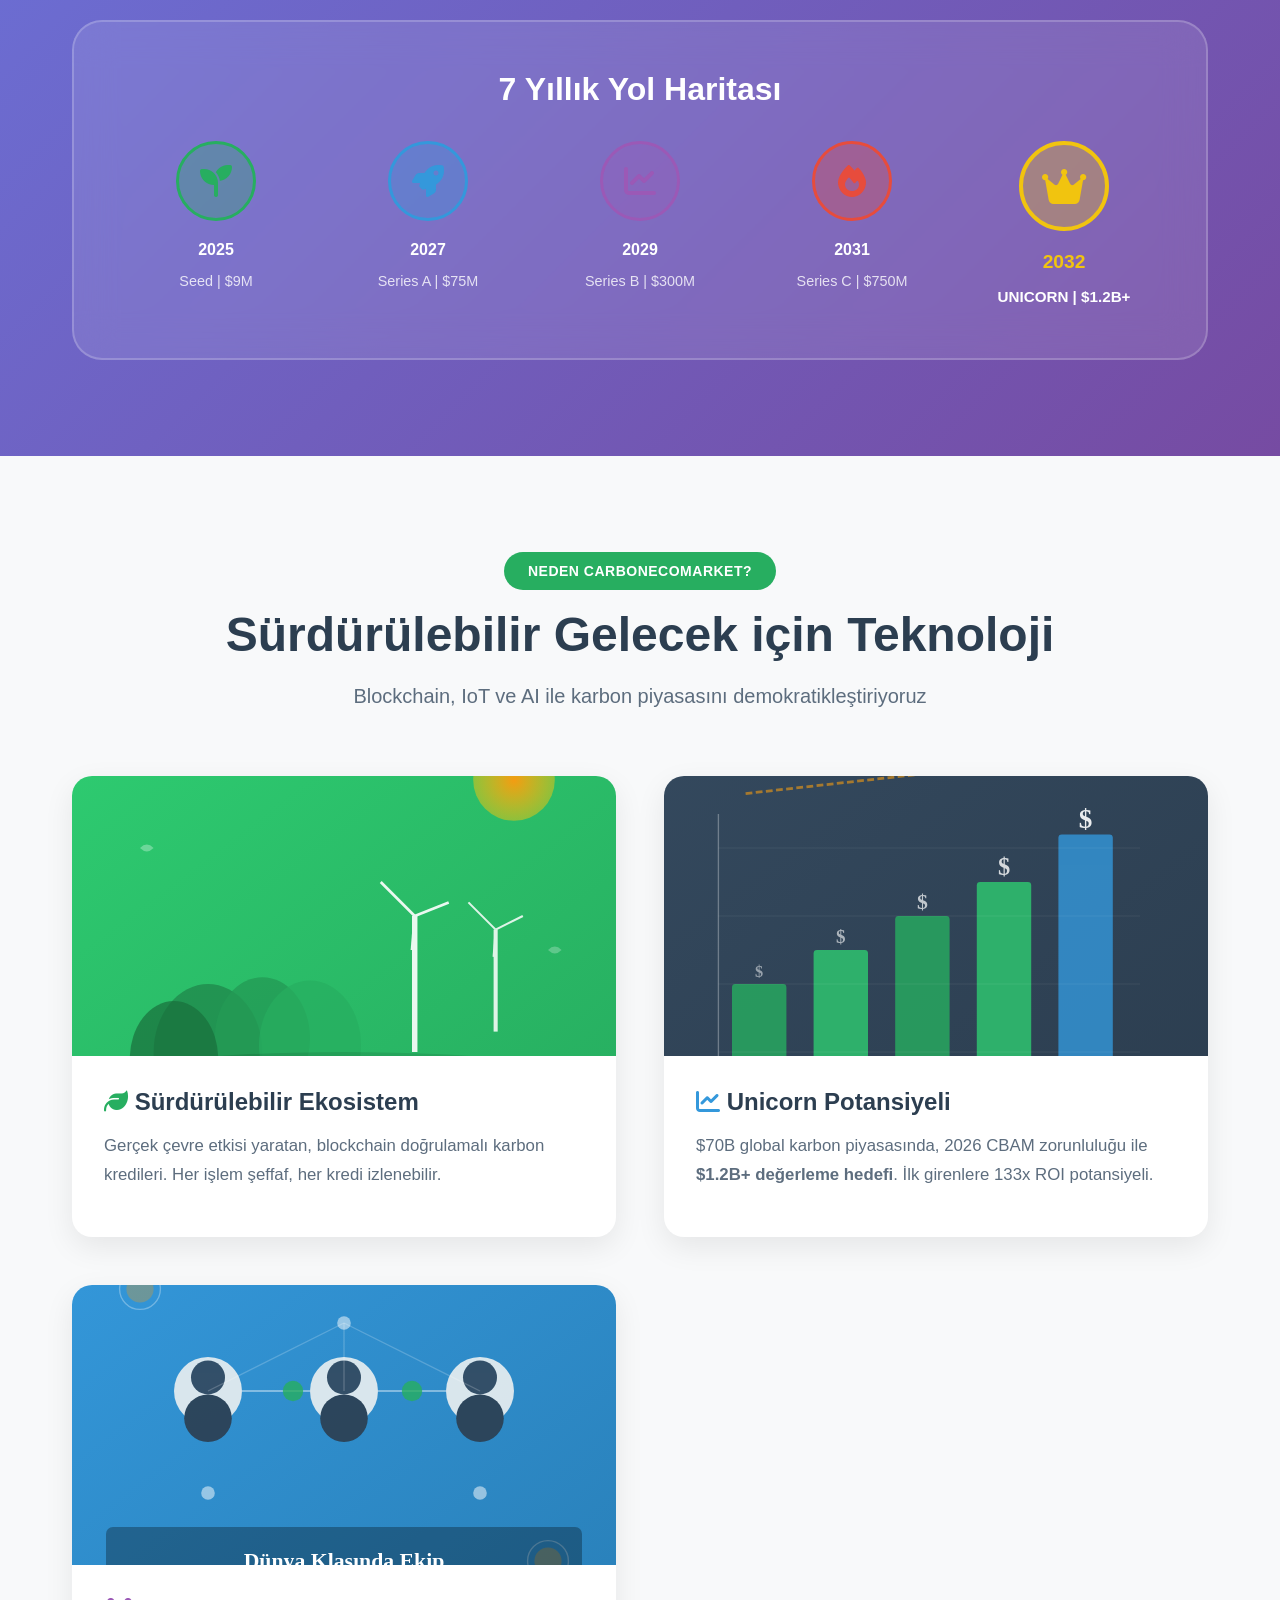
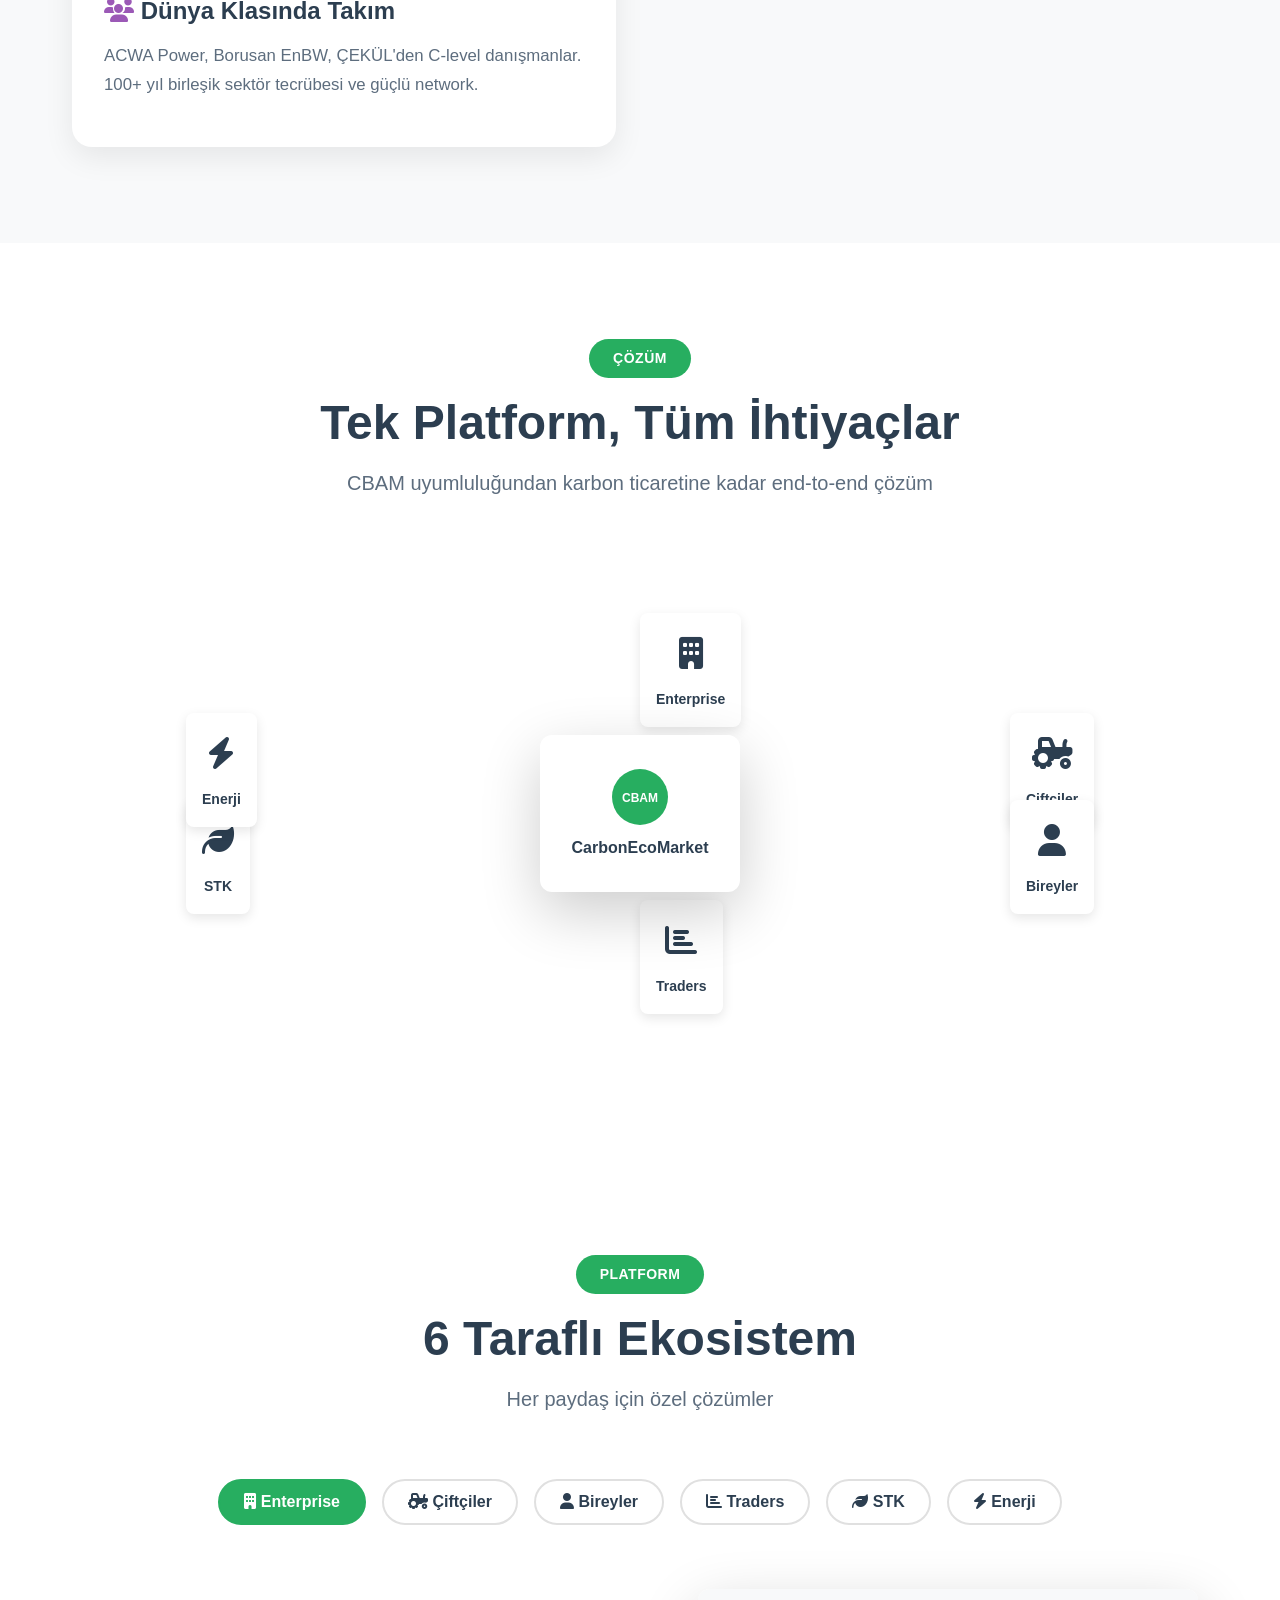
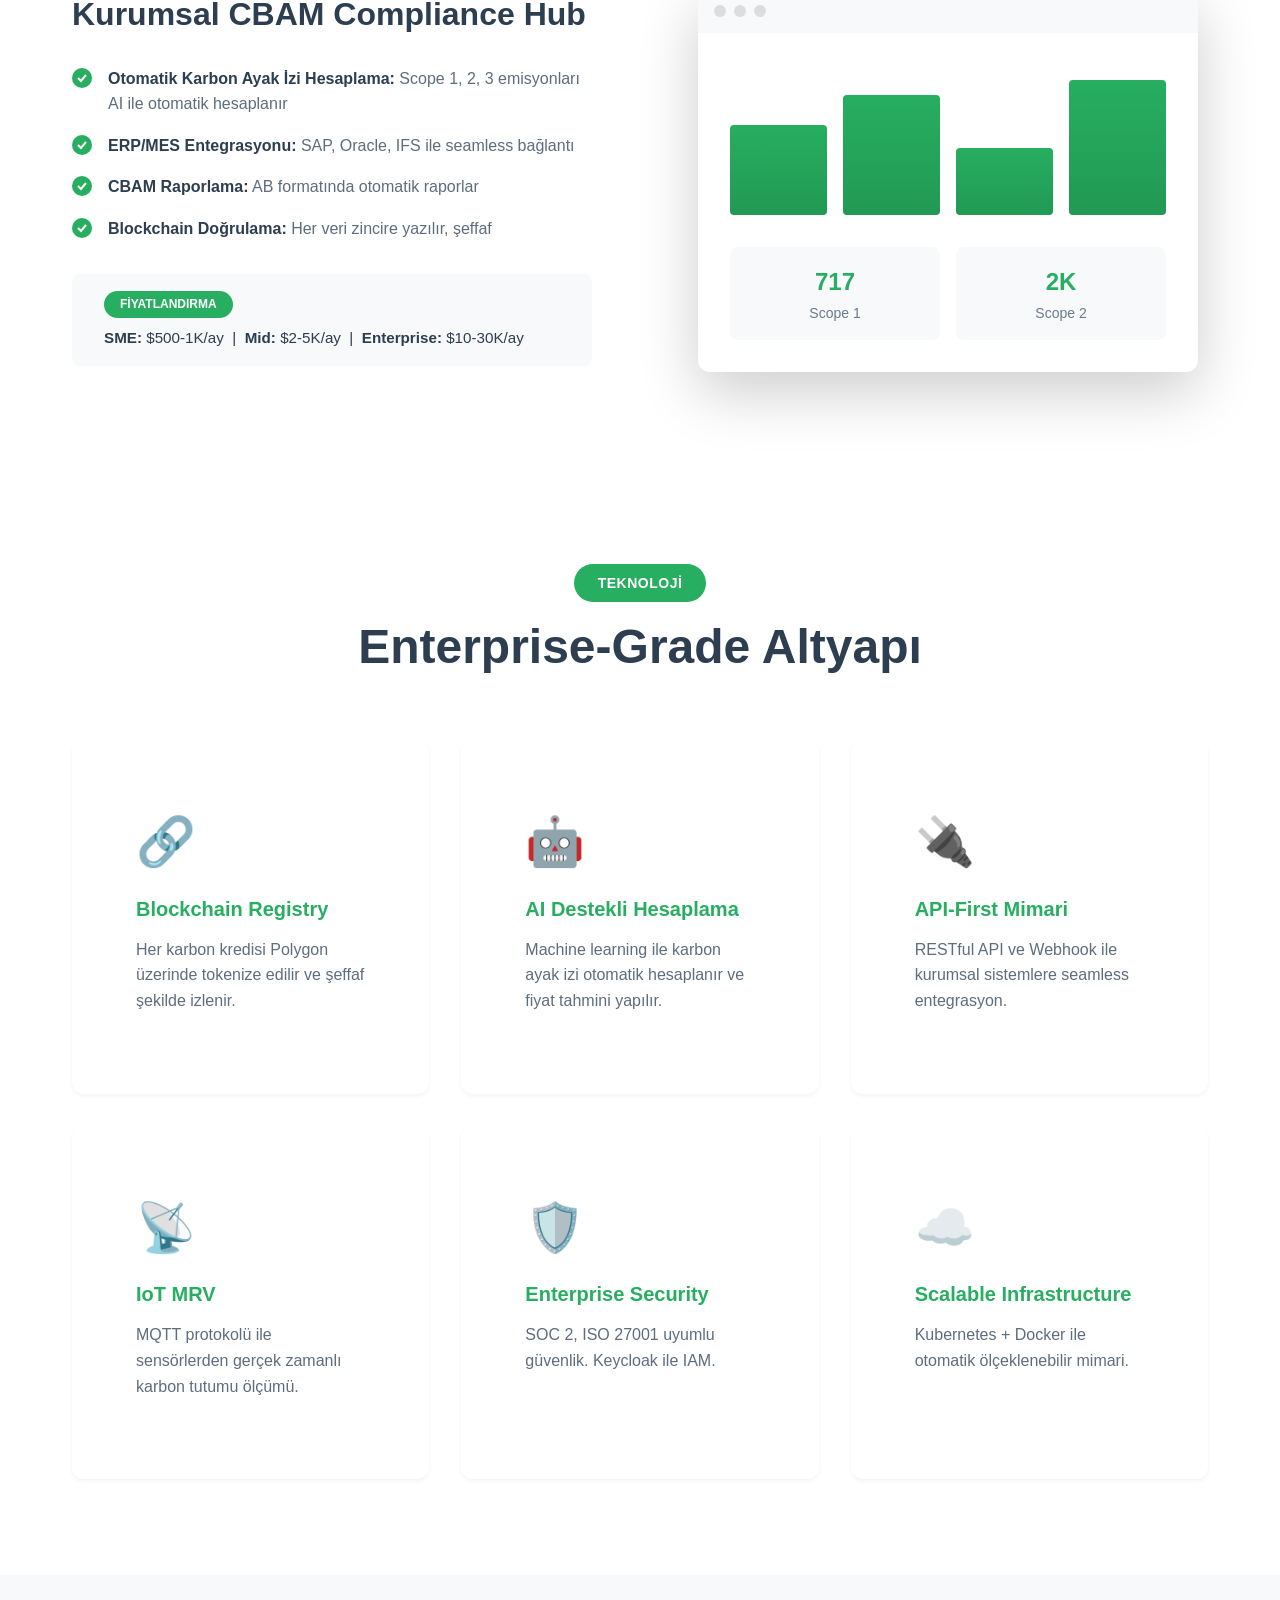
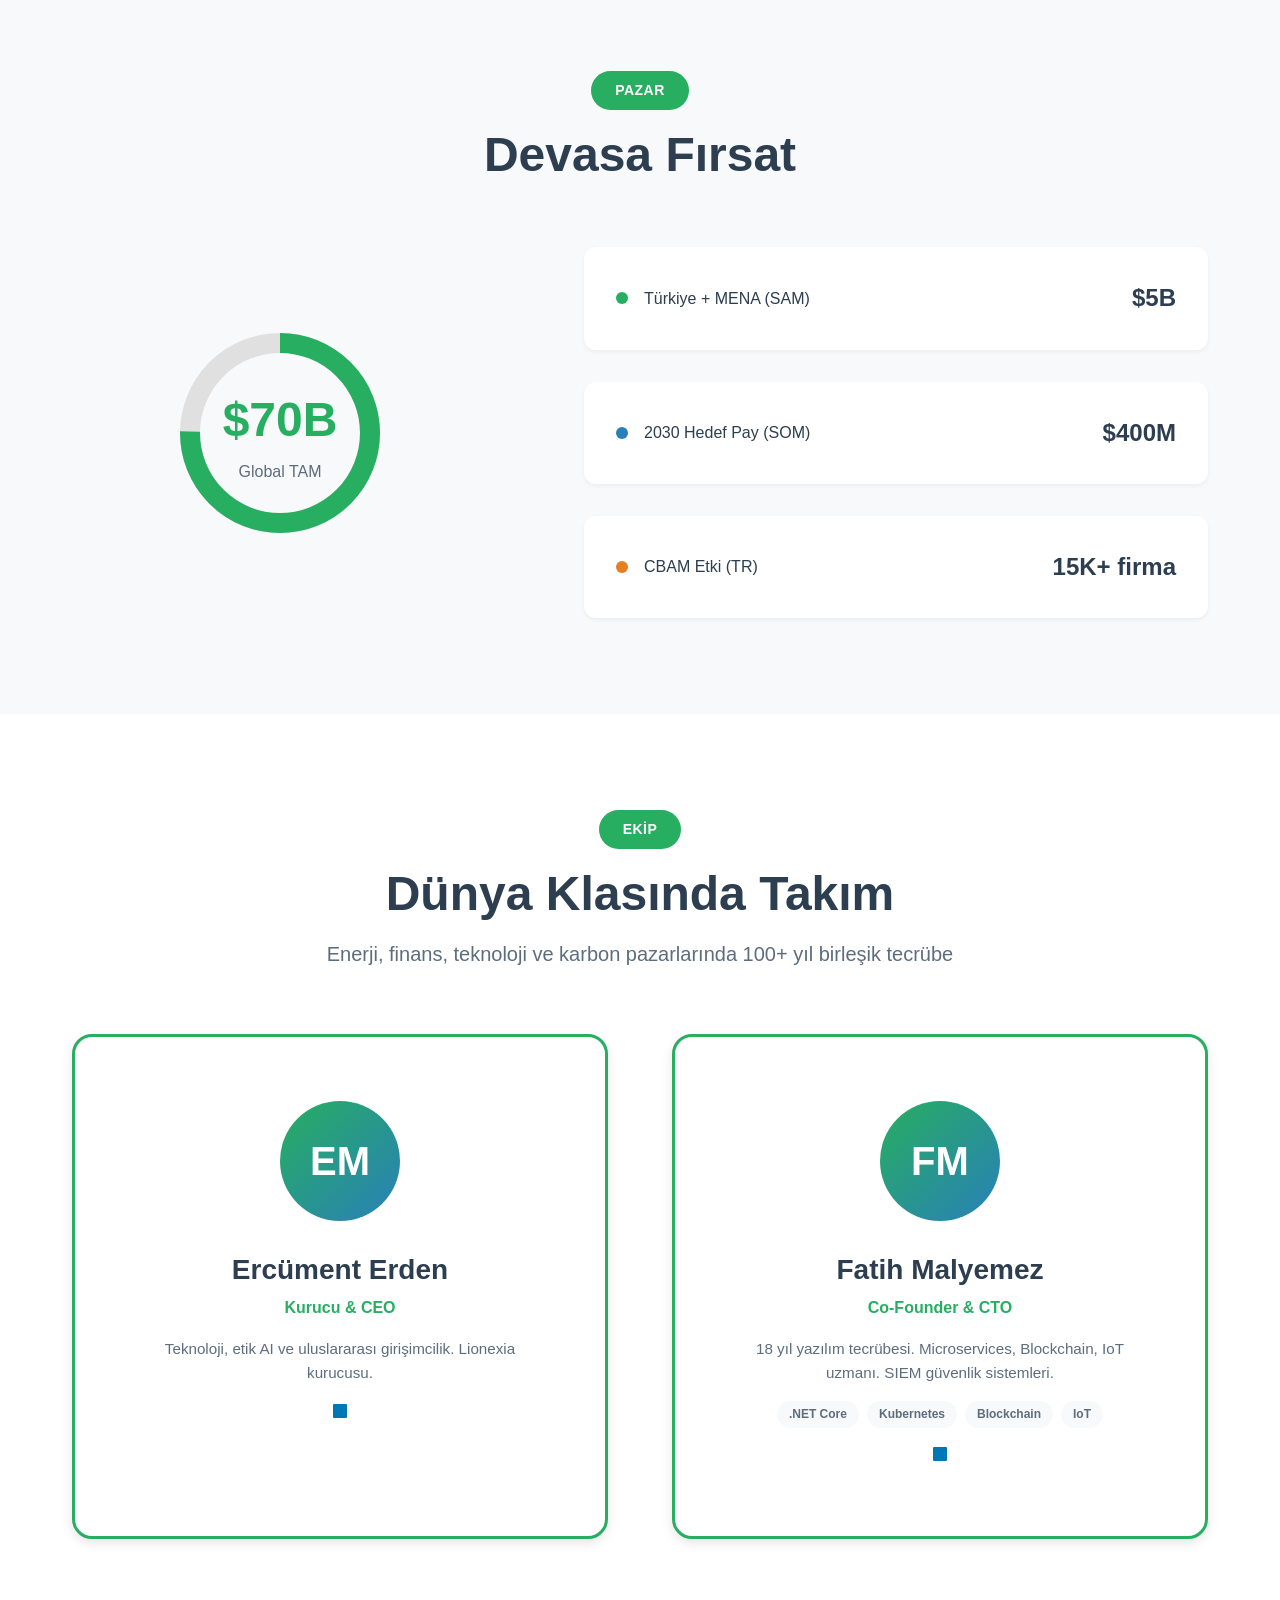
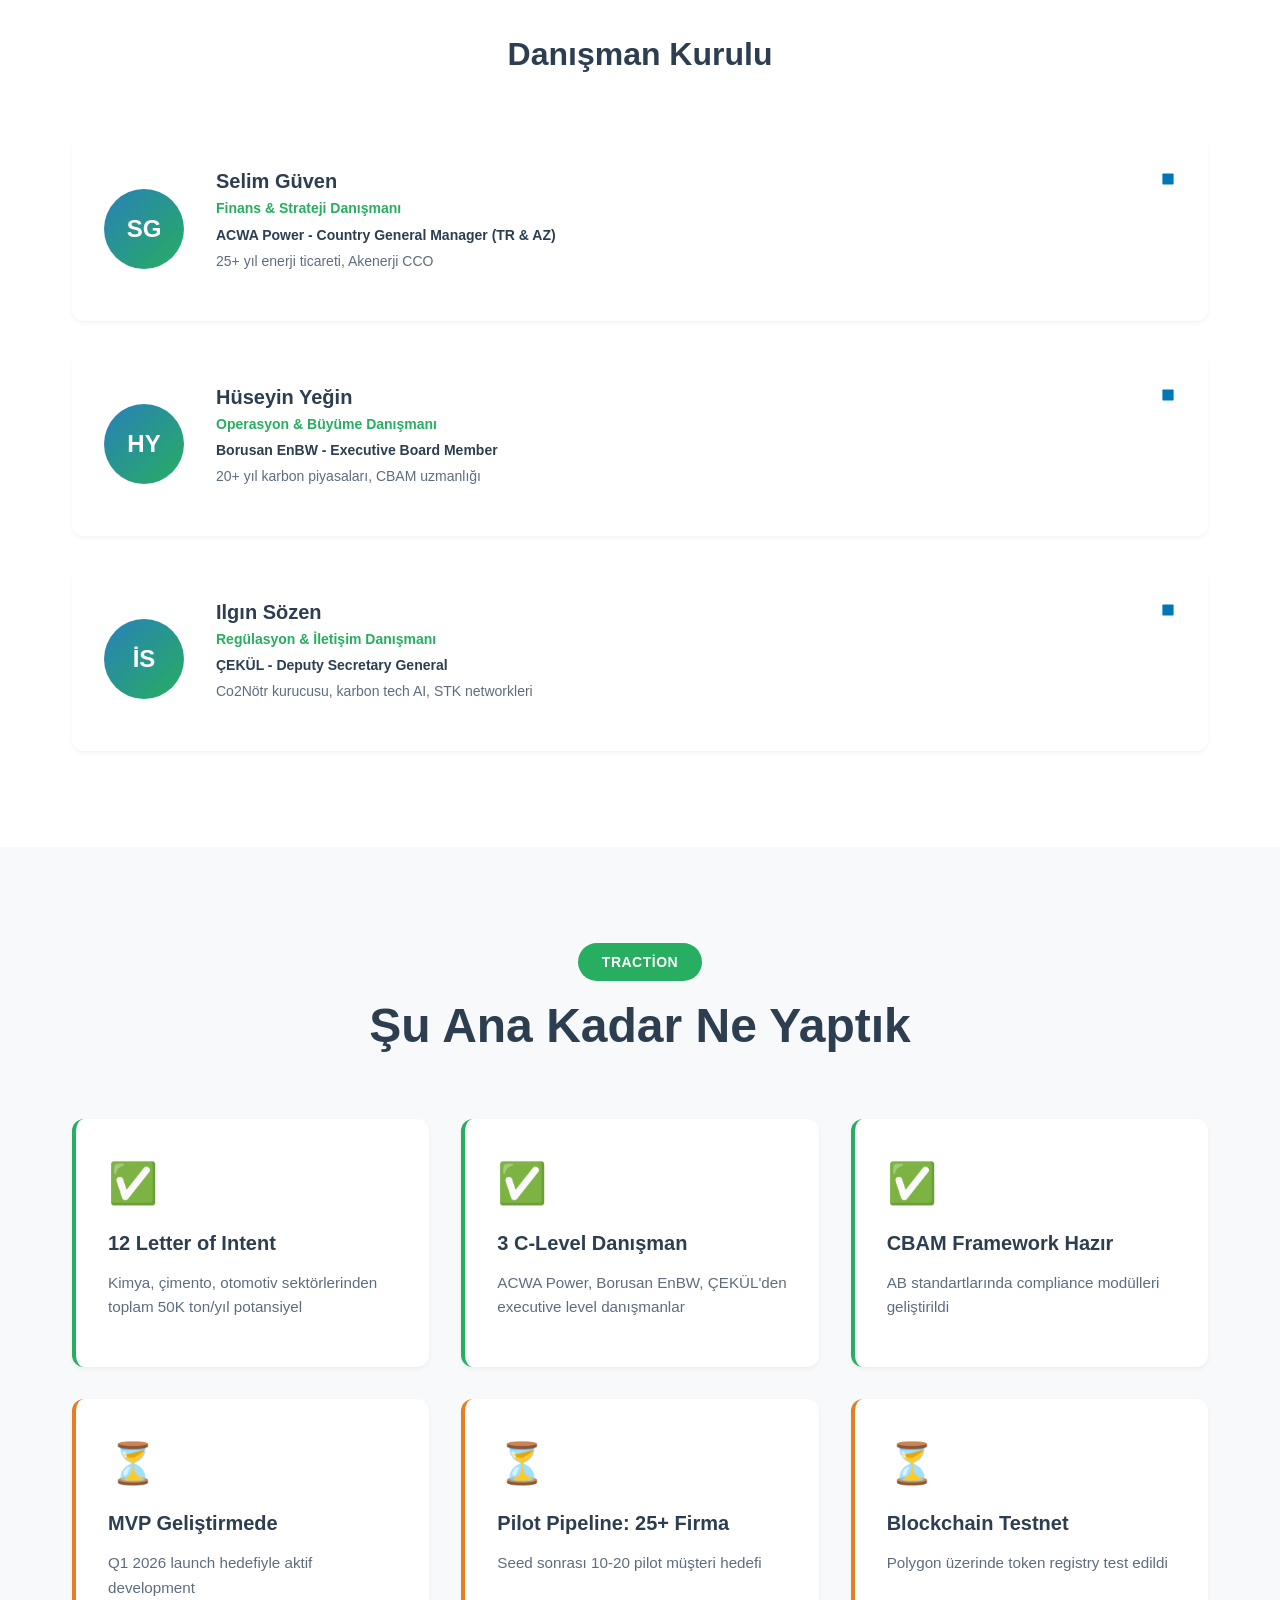
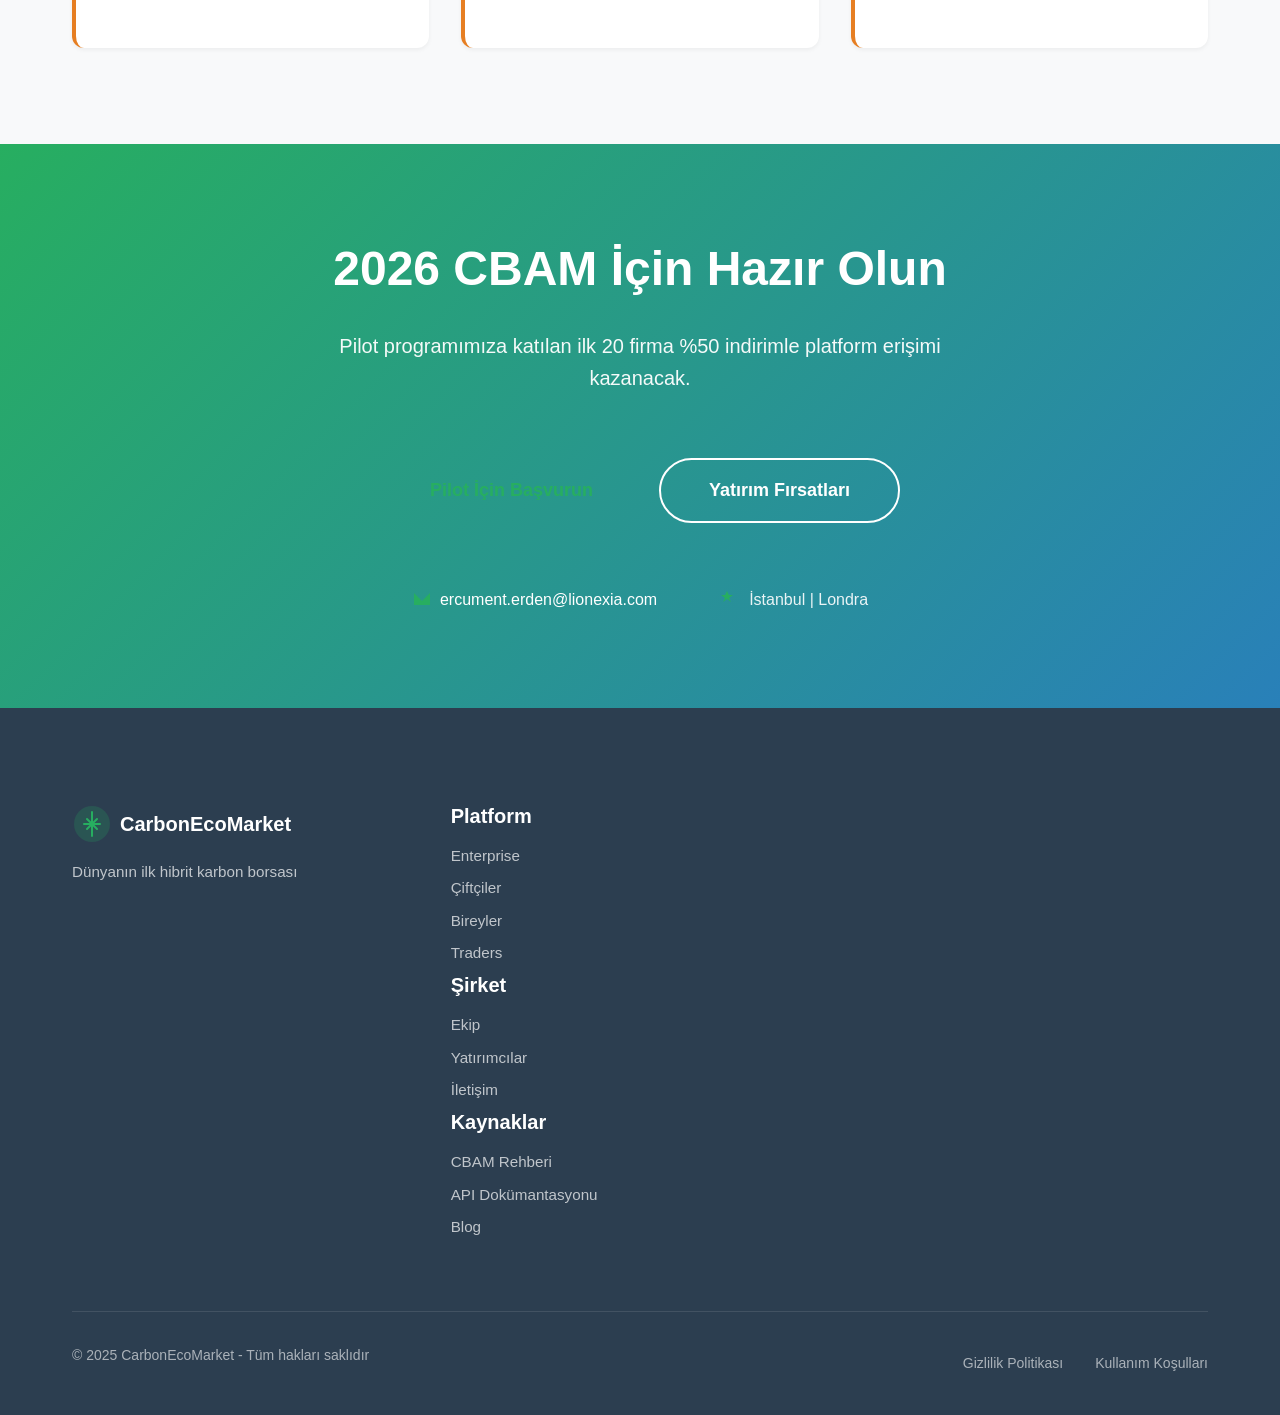
==== commit e21bc0f7: "FIX: Replace all emoji icons with professional Font Awesome icons ICON FIXES ACROSS MAIN PAGE:  ✅ He" ====
--- a/index.html
+++ b/index.html
@@ -50,10 +50,10 @@
                 <svg width="16" height="16" viewBox="0 0 16 16">
                     <path d="M8 0L10 6L16 6L11 10L13 16L8 12L3 16L5 10L0 6L6 6Z" fill="#27ae60"/>
                 </svg>
-                <span>🦄 Unicorn Trajectory | 2026 CBAM Ready</span>
+                <span><i class="fas fa-rocket" style="color: #f1c40f;"></i> Unicorn Trajectory | 2026 CBAM Ready</span>
             </div>
             <h1 class="hero-title">
-                <span style="font-size: 4rem; display: block; margin-bottom: 1rem;">🌍</span>
+                <i class="fas fa-globe" style="font-size: 4rem; display: block; margin-bottom: 1rem; color: #27ae60;"></i>
                 Dünyanın İlk<br/>
                 <span class="gradient-text">Hibrit Karbon Borsası</span>
             </h1>
@@ -64,7 +64,7 @@
             </p>
             <div class="hero-cta">
                 <a href="#contact" class="btn btn-primary" style="font-size: 1.1rem; padding: 1rem 2.5rem;">Pilot Programa Katılın</a>
-                <a href="/invest" class="btn btn-secondary" style="font-size: 1.1rem; padding: 1rem 2.5rem;">Yatırım Fırsatı 🚀</a>
+                <a href="/invest" class="btn btn-secondary" style="font-size: 1.1rem; padding: 1rem 2.5rem;">Yatırım Fırsatı <i class="fas fa-rocket"></i></a>
             </div>
             <div class="hero-stats">
                 <div class="stat-item">
@@ -101,22 +101,22 @@
             </div>
             <div class="problem-grid">
                 <div class="problem-card urgent">
-                    <div class="problem-icon">⚠️</div>
+                    <div class="problem-icon"><i class="fas fa-exclamation-triangle"></i></div>
                     <h3>15.000+ Firma Etkilenecek</h3>
                     <p>Çelik, çimento, gübre, elektrik ve alüminyum sektörlerinde faaliyet gösteren tüm ihracatçılar CBAM raporlaması yapmak zorunda.</p>
                 </div>
                 <div class="problem-card">
-                    <div class="problem-icon">📊</div>
+                    <div class="problem-icon"><i class="fas fa-chart-line"></i></div>
                     <h3>Karmaşık Hesaplama</h3>
                     <p>Scope 1, 2, 3 emisyonlarının hesaplanması, tedarik zinciri izlenmesi ve doğrulaması manuel süreçlerle neredeyse imkansız.</p>
                 </div>
                 <div class="problem-card">
-                    <div class="problem-icon">💰</div>
+                    <div class="problem-icon"><i class="fas fa-money-bill-wave"></i></div>
                     <h3>Yüksek Ceza Riski</h3>
                     <p>Hatalı veya geç raporlama durumunda ağır mali cezalar ve AB pazarından dışlanma riski.</p>
                 </div>
                 <div class="problem-card">
-                    <div class="problem-icon">🔍</div>
+                    <div class="problem-icon"><i class="fas fa-search"></i></div>
                     <h3>Doğrulama Sorunu</h3>
                     <p>Mevcut çözümler parçalı, pahalı ve AB standartlarında şeffaf doğrulama sunmuyor.</p>
                 </div>
@@ -130,7 +130,7 @@
             <div style="text-align: center; margin-bottom: 4rem;">
                 <span style="background: rgba(255,255,255,0.2); color: white; padding: 0.5rem 1.5rem; border-radius: 50px; font-weight: 600; font-size: 0.9rem; display: inline-block; margin-bottom: 1.5rem;">UNICORN VISION</span>
                 <h2 style="color: white; font-size: 3rem; margin-bottom: 1rem;">
-                    <span style="font-size: 4rem; display: block; margin-bottom: 1rem;">🦄</span>
+                    <i class="fas fa-crown" style="font-size: 4rem; display: block; margin-bottom: 1rem; color: #f1c40f;"></i>
                     Karbon Piyasasının<br/>Global Lideri Olma Yolunda
                 </h2>
                 <p style="color: rgba(255,255,255,0.9); font-size: 1.3rem; max-width: 800px; margin: 0 auto; line-height: 1.8;">
@@ -141,19 +141,19 @@
 
             <div style="display: grid; grid-template-columns: repeat(auto-fit, minmax(280px, 1fr)); gap: 2rem; margin-bottom: 4rem;">
                 <div style="background: rgba(255,255,255,0.15); backdrop-filter: blur(20px); border: 2px solid rgba(255,255,255,0.3); border-radius: 25px; padding: 3rem; text-align: center;">
-                    <div style="font-size: 3.5rem; margin-bottom: 1rem;">🌍</div>
+                    <i class="fas fa-globe-americas" style="font-size: 3.5rem; margin-bottom: 1rem; color: #27ae60;"></i>
                     <div style="color: white; font-size: 2.5rem; font-weight: 900; margin-bottom: 0.5rem;">$70B</div>
                     <div style="color: white; font-weight: 700; font-size: 1.2rem; margin-bottom: 1rem;">Global TAM</div>
                     <div style="color: rgba(255,255,255,0.85); line-height: 1.6;">2030'da karbon piyasası $70B'a ulaşacak. CBAM ve ETS ile zorunlu piyasalar büyüyor.</div>
                 </div>
                 <div style="background: rgba(255,255,255,0.15); backdrop-filter: blur(20px); border: 2px solid rgba(255,255,255,0.3); border-radius: 25px; padding: 3rem; text-align: center;">
-                    <div style="font-size: 3.5rem; margin-bottom: 1rem;">🚀</div>
+                    <i class="fas fa-rocket" style="font-size: 3.5rem; margin-bottom: 1rem; color: #f1c40f;"></i>
                     <div style="color: #f1c40f; font-size: 2.5rem; font-weight: 900; margin-bottom: 0.5rem;">133x</div>
                     <div style="color: white; font-weight: 700; font-size: 1.2rem; margin-bottom: 1rem;">ROI Potansiyeli</div>
                     <div style="color: rgba(255,255,255,0.85); line-height: 1.6;">Seed'den unicorn'a 7 yılda 133x getiri potansiyeli ile yatırımcılar için muazzam fırsat.</div>
                 </div>
                 <div style="background: rgba(255,255,255,0.15); backdrop-filter: blur(20px); border: 2px solid rgba(255,255,255,0.3); border-radius: 25px; padding: 3rem; text-align: center;">
-                    <div style="font-size: 3.5rem; margin-bottom: 1rem;">⚡</div>
+                    <i class="fas fa-bolt" style="font-size: 3.5rem; margin-bottom: 1rem; color: #f39c12;"></i>
                     <div style="color: white; font-size: 2.5rem; font-weight: 900; margin-bottom: 0.5rem;">2026</div>
                     <div style="color: white; font-weight: 700; font-size: 1.2rem; margin-bottom: 1rem;">Perfect Timing</div>
                     <div style="color: rgba(255,255,255,0.85); line-height: 1.6;">CBAM zorunluluğu 2026'da başlıyor. First-mover advantage ile pazara liderlik ediyoruz.</div>
@@ -165,35 +165,35 @@
                 <div style="display: grid; grid-template-columns: repeat(auto-fit, minmax(180px, 1fr)); gap: 1.5rem;">
                     <div style="text-align: center;">
                         <div style="background: rgba(39,174,96,0.3); width: 80px; height: 80px; border-radius: 50%; display: flex; align-items: center; justify-content: center; margin: 0 auto 1rem; border: 3px solid #27ae60;">
-                            <span style="font-size: 2rem;">🌱</span>
+                            <i class="fas fa-seedling" style="font-size: 2rem; color: #27ae60;"></i>
                         </div>
                         <div style="color: white; font-weight: 700; margin-bottom: 0.5rem;">2025</div>
                         <div style="color: rgba(255,255,255,0.8); font-size: 0.9rem;">Seed | $9M</div>
                     </div>
                     <div style="text-align: center;">
                         <div style="background: rgba(52,152,219,0.3); width: 80px; height: 80px; border-radius: 50%; display: flex; align-items: center; justify-content: center; margin: 0 auto 1rem; border: 3px solid #3498db;">
-                            <span style="font-size: 2rem;">🚀</span>
+                            <i class="fas fa-rocket" style="font-size: 2rem; color: #3498db;"></i>
                         </div>
                         <div style="color: white; font-weight: 700; margin-bottom: 0.5rem;">2027</div>
                         <div style="color: rgba(255,255,255,0.8); font-size: 0.9rem;">Series A | $75M</div>
                     </div>
                     <div style="text-align: center;">
                         <div style="background: rgba(155,89,182,0.3); width: 80px; height: 80px; border-radius: 50%; display: flex; align-items: center; justify-content: center; margin: 0 auto 1rem; border: 3px solid #9b59b6;">
-                            <span style="font-size: 2rem;">💫</span>
+                            <i class="fas fa-chart-line" style="font-size: 2rem; color: #9b59b6;"></i>
                         </div>
                         <div style="color: white; font-weight: 700; margin-bottom: 0.5rem;">2029</div>
                         <div style="color: rgba(255,255,255,0.8); font-size: 0.9rem;">Series B | $300M</div>
                     </div>
                     <div style="text-align: center;">
                         <div style="background: rgba(231,76,60,0.3); width: 80px; height: 80px; border-radius: 50%; display: flex; align-items: center; justify-content: center; margin: 0 auto 1rem; border: 3px solid #e74c3c;">
-                            <span style="font-size: 2rem;">🔥</span>
+                            <i class="fas fa-fire" style="font-size: 2rem; color: #e74c3c;"></i>
                         </div>
                         <div style="color: white; font-weight: 700; margin-bottom: 0.5rem;">2031</div>
                         <div style="color: rgba(255,255,255,0.8); font-size: 0.9rem;">Series C | $750M</div>
                     </div>
                     <div style="text-align: center;">
                         <div style="background: rgba(241,196,15,0.3); width: 90px; height: 90px; border-radius: 50%; display: flex; align-items: center; justify-content: center; margin: 0 auto 1rem; border: 4px solid #f1c40f;">
-                            <span style="font-size: 2.5rem;">🦄</span>
+                            <i class="fas fa-crown" style="font-size: 2.5rem; color: #f1c40f;"></i>
                         </div>
                         <div style="color: #f1c40f; font-weight: 900; margin-bottom: 0.5rem; font-size: 1.2rem;">2032</div>
                         <div style="color: white; font-size: 0.95rem; font-weight: 700;">UNICORN | $1.2B+</div>
@@ -217,7 +217,7 @@
                         <img src="/images/sustainability-1.svg" alt="Sürdürülebilirlik ve Yenilenebilir Enerji" loading="lazy">
                     </div>
                     <div class="showcase-content">
-                        <h3>🌱 Sürdürülebilir Ekosistem</h3>
+                        <h3><i class="fas fa-leaf" style="color: #27ae60;"></i> Sürdürülebilir Ekosistem</h3>
                         <p>Gerçek çevre etkisi yaratan, blockchain doğrulamalı karbon kredileri. Her işlem şeffaf, her kredi izlenebilir.</p>
                     </div>
                 </div>
@@ -226,7 +226,7 @@
                         <img src="/images/investment-1.svg" alt="Yatırım ve Büyüme Fırsatları" loading="lazy">
                     </div>
                     <div class="showcase-content">
-                        <h3>📈 Unicorn Potansiyeli</h3>
+                        <h3><i class="fas fa-chart-line" style="color: #3498db;"></i> Unicorn Potansiyeli</h3>
                         <p>$70B global karbon piyasasında, 2026 CBAM zorunluluğu ile <strong>$1.2B+ değerleme hedefi</strong>. İlk girenlere 133x ROI potansiyeli.</p>
                     </div>
                 </div>
@@ -235,7 +235,7 @@
                         <img src="/images/team-collaboration.svg" alt="Dünya Klasında Ekip" loading="lazy">
                     </div>
                     <div class="showcase-content">
-                        <h3>💼 Dünya Klasında Takım</h3>
+                        <h3><i class="fas fa-users" style="color: #9b59b6;"></i> Dünya Klasında Takım</h3>
                         <p>ACWA Power, Borusan EnBW, ÇEKÜL'den C-level danışmanlar. 100+ yıl birleşik sektör tecrübesi ve güçlü network.</p>
                     </div>
                 </div>
@@ -264,27 +264,27 @@
                     </div>
                     <div class="diagram-nodes">
                         <div class="node node-1">
-                            <div class="node-icon">🏢</div>
+                            <div class="node-icon"><i class="fas fa-building"></i></div>
                             <span>Enterprise</span>
                         </div>
                         <div class="node node-2">
-                            <div class="node-icon">🌾</div>
+                            <div class="node-icon"><i class="fas fa-tractor"></i></div>
                             <span>Çiftçiler</span>
                         </div>
                         <div class="node node-3">
-                            <div class="node-icon">👤</div>
+                            <div class="node-icon"><i class="fas fa-user"></i></div>
                             <span>Bireyler</span>
                         </div>
                         <div class="node node-4">
-                            <div class="node-icon">💹</div>
+                            <div class="node-icon"><i class="fas fa-chart-bar"></i></div>
                             <span>Traders</span>
                         </div>
                         <div class="node node-5">
-                            <div class="node-icon">🌱</div>
+                            <div class="node-icon"><i class="fas fa-leaf"></i></div>
                             <span>STK</span>
                         </div>
                         <div class="node node-6">
-                            <div class="node-icon">⚡</div>
+                            <div class="node-icon"><i class="fas fa-bolt"></i></div>
                             <span>Enerji</span>
                         </div>
                     </div>
@@ -302,12 +302,12 @@
                 <p>Her paydaş için özel çözümler</p>
             </div>
             <div class="features-tabs">
-                <button class="tab-btn active" data-tab="enterprise">🏢 Enterprise</button>
-                <button class="tab-btn" data-tab="farm">🌾 Çiftçiler</button>
-                <button class="tab-btn" data-tab="individual">👤 Bireyler</button>
-                <button class="tab-btn" data-tab="trader">💹 Traders</button>
-                <button class="tab-btn" data-tab="ngo">🌱 STK</button>
-                <button class="tab-btn" data-tab="energy">⚡ Enerji</button>
+                <button class="tab-btn active" data-tab="enterprise"><i class="fas fa-building"></i> Enterprise</button>
+                <button class="tab-btn" data-tab="farm"><i class="fas fa-tractor"></i> Çiftçiler</button>
+                <button class="tab-btn" data-tab="individual"><i class="fas fa-user"></i> Bireyler</button>
+                <button class="tab-btn" data-tab="trader"><i class="fas fa-chart-bar"></i> Traders</button>
+                <button class="tab-btn" data-tab="ngo"><i class="fas fa-leaf"></i> STK</button>
+                <button class="tab-btn" data-tab="energy"><i class="fas fa-bolt"></i> Enerji</button>
             </div>
             <div class="features-content">
                 <!-- Enterprise Tab -->
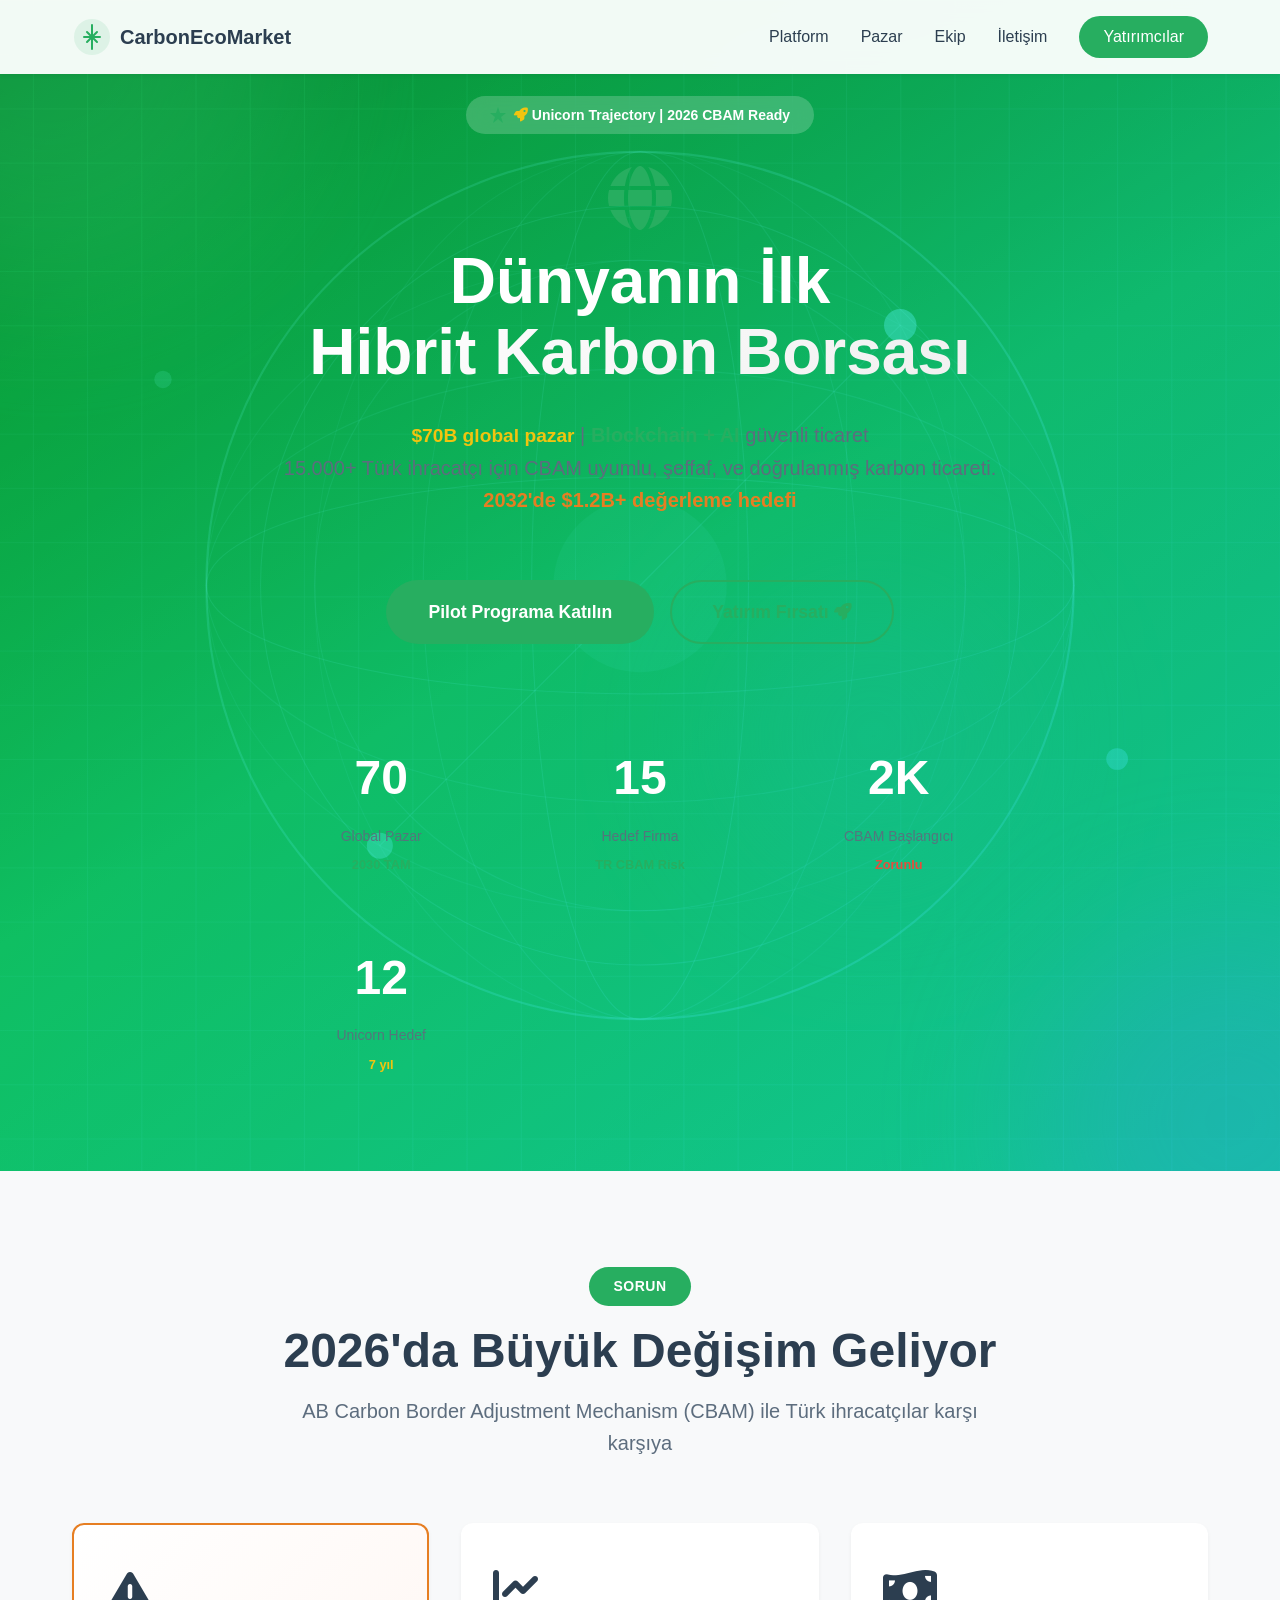
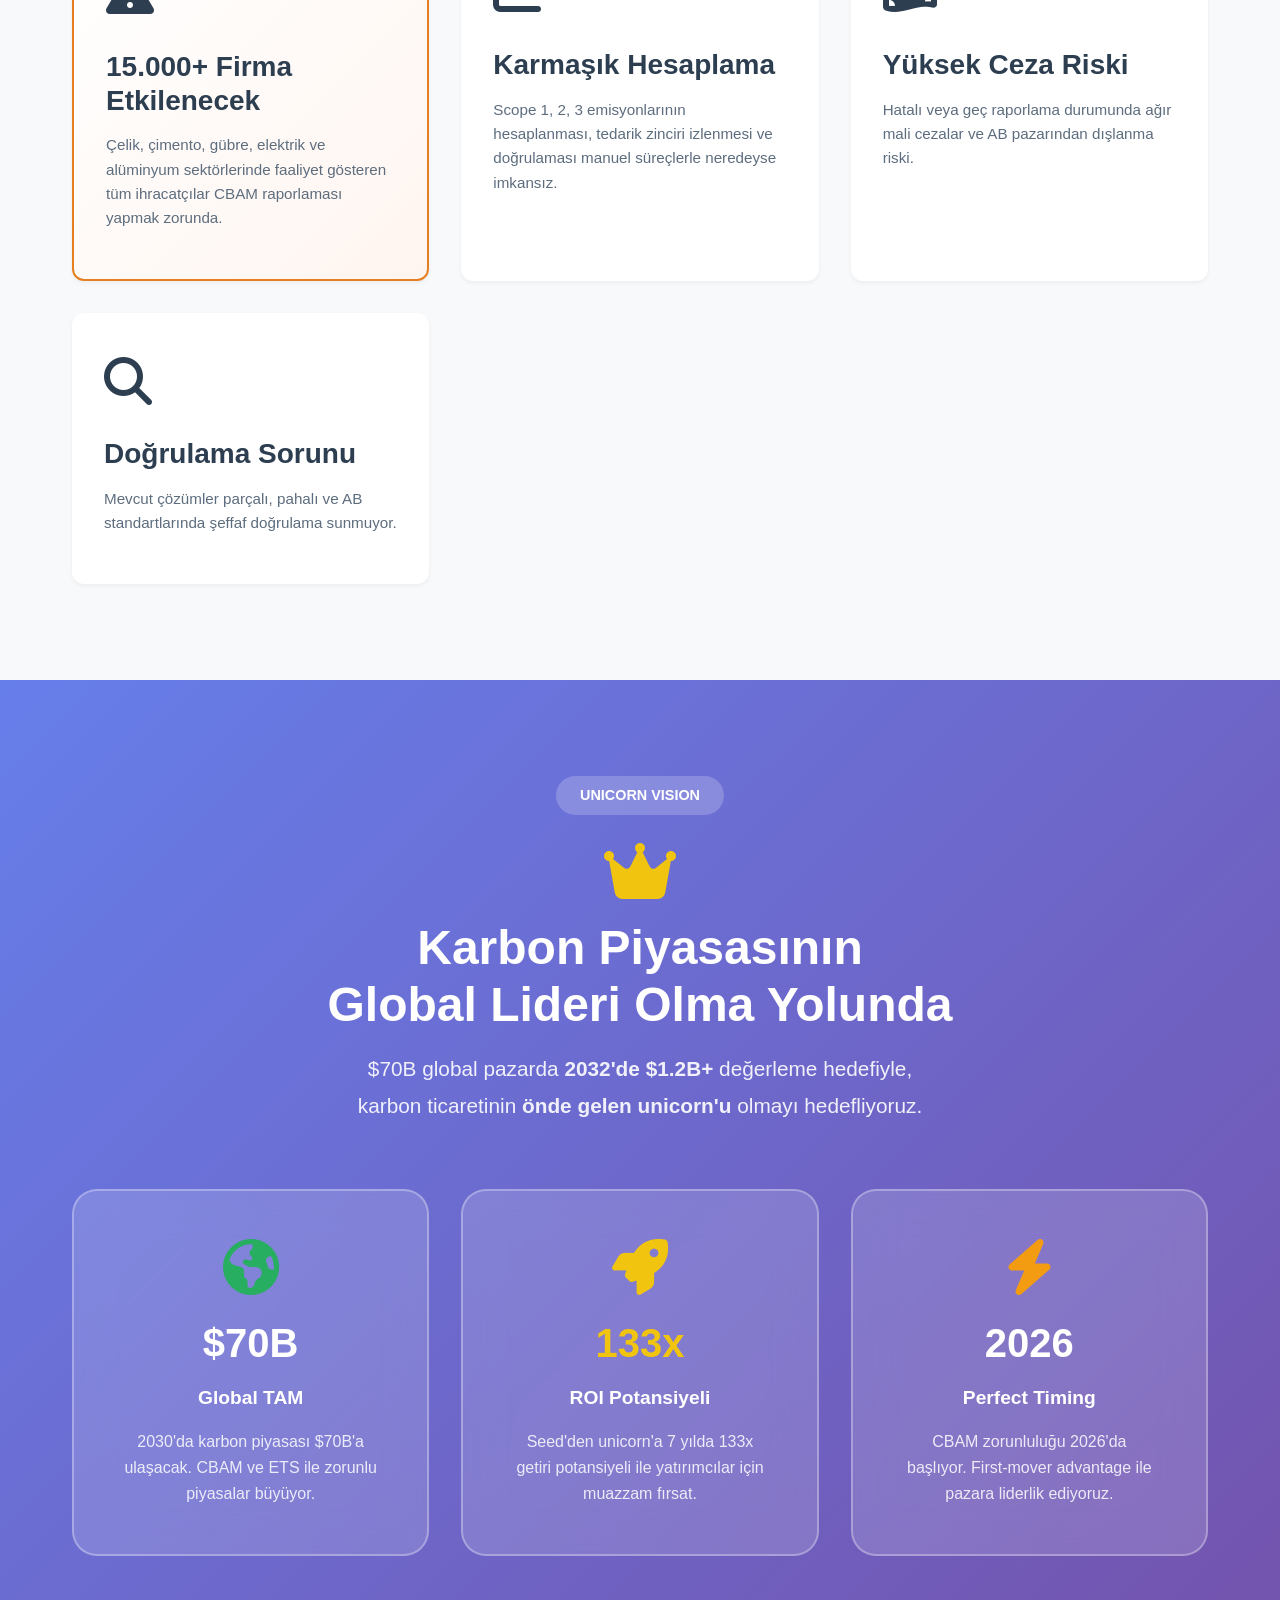
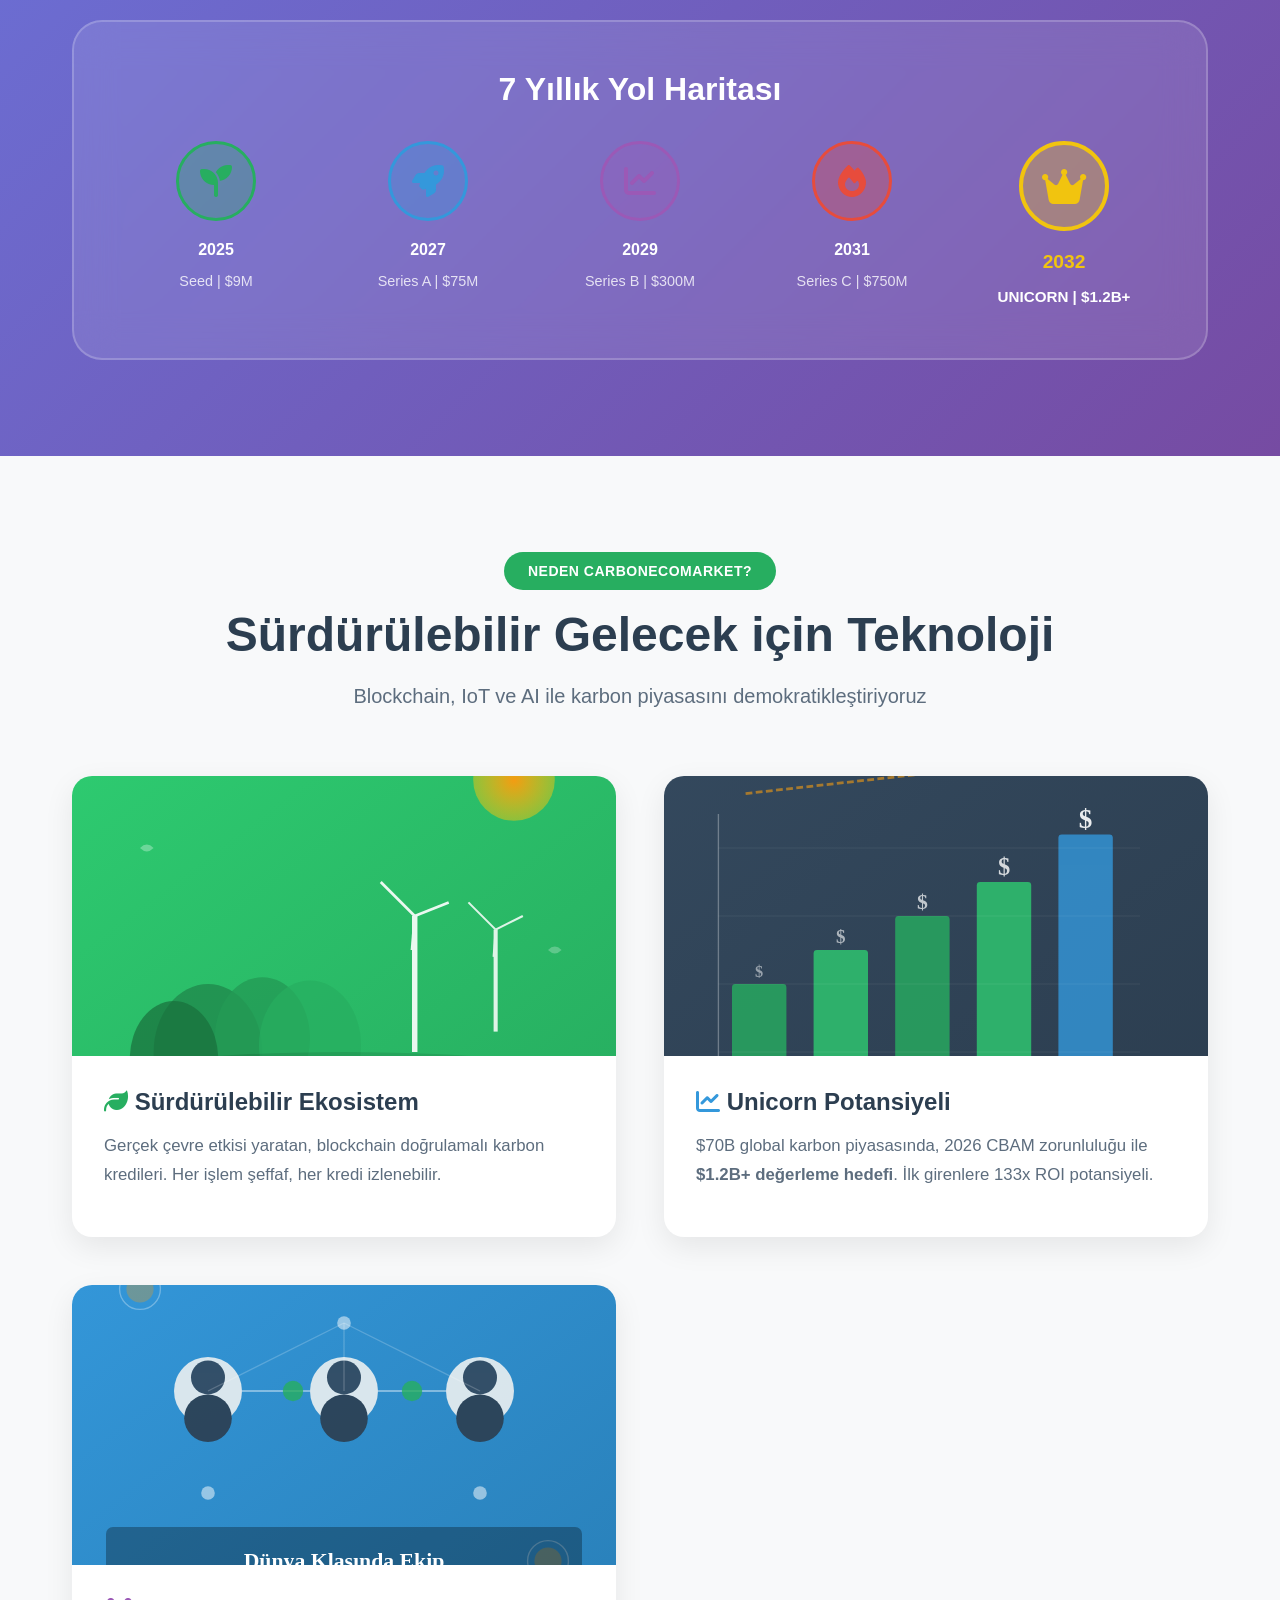
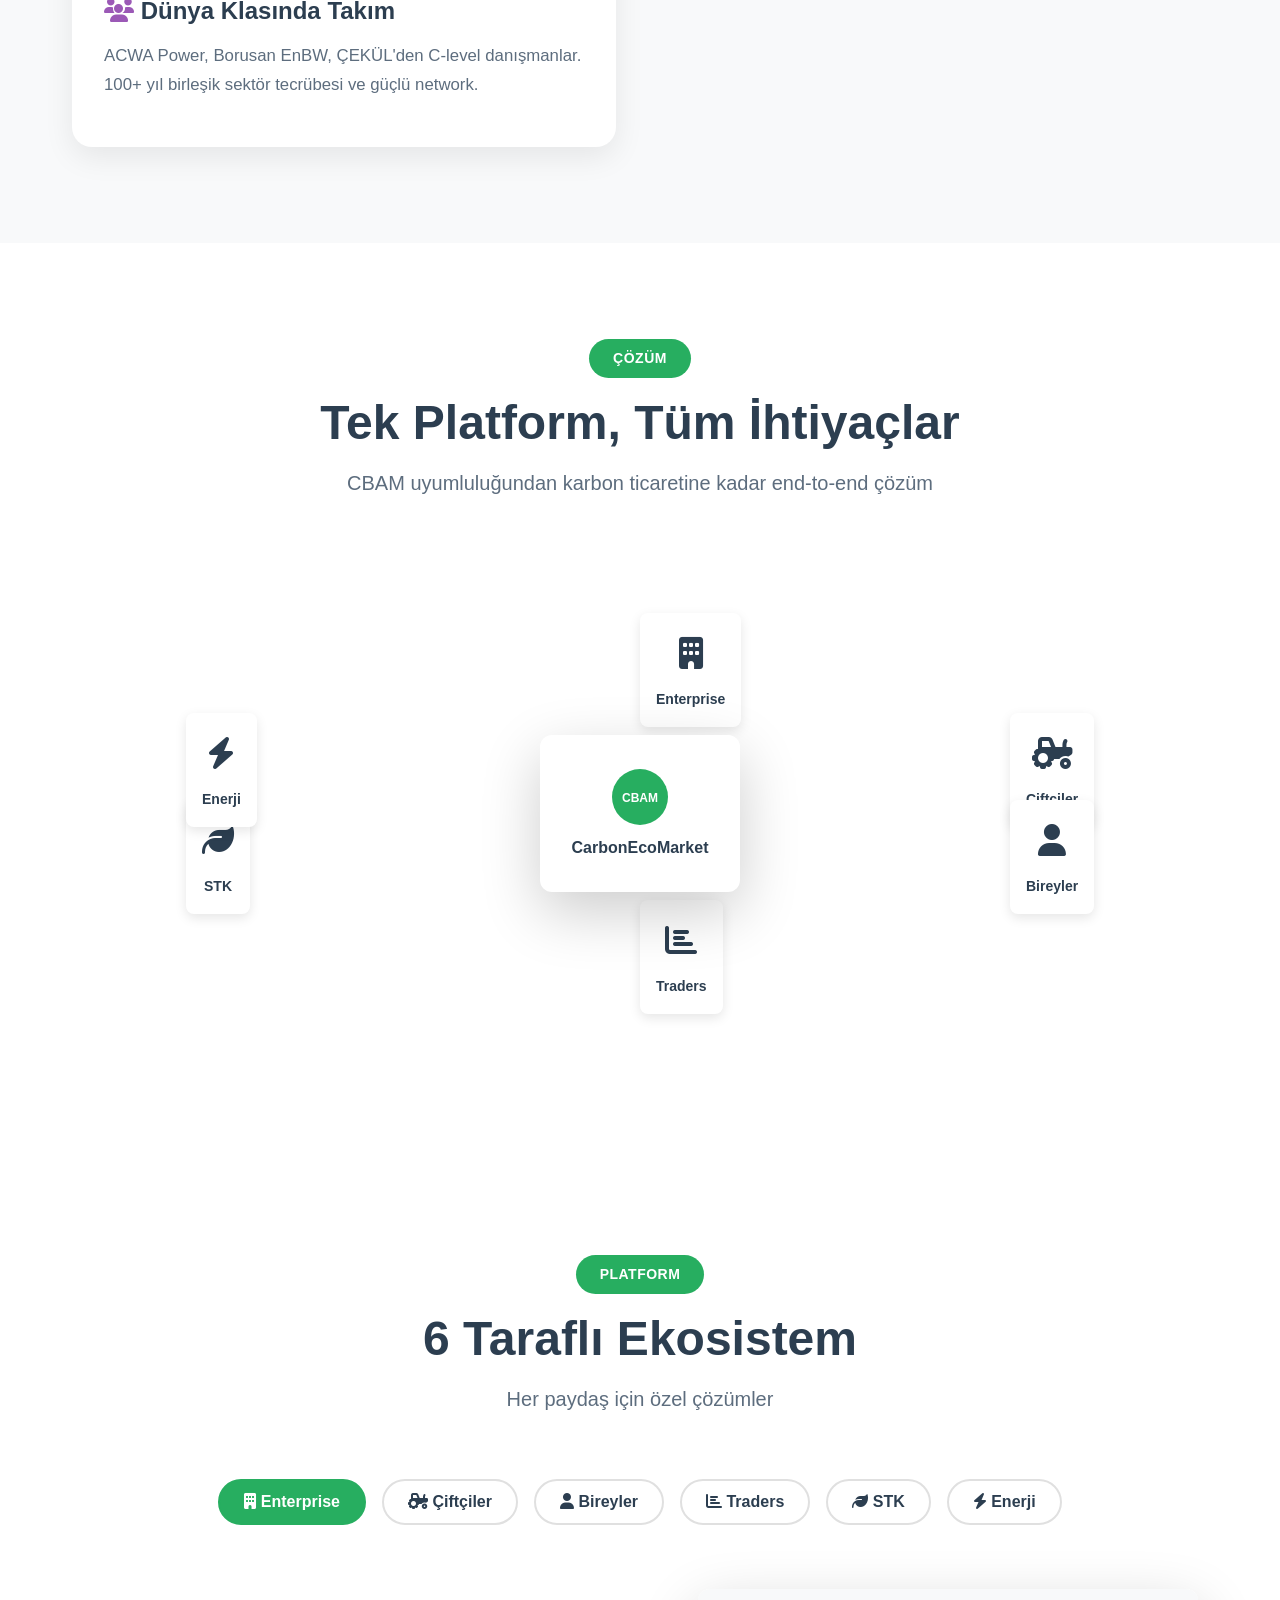
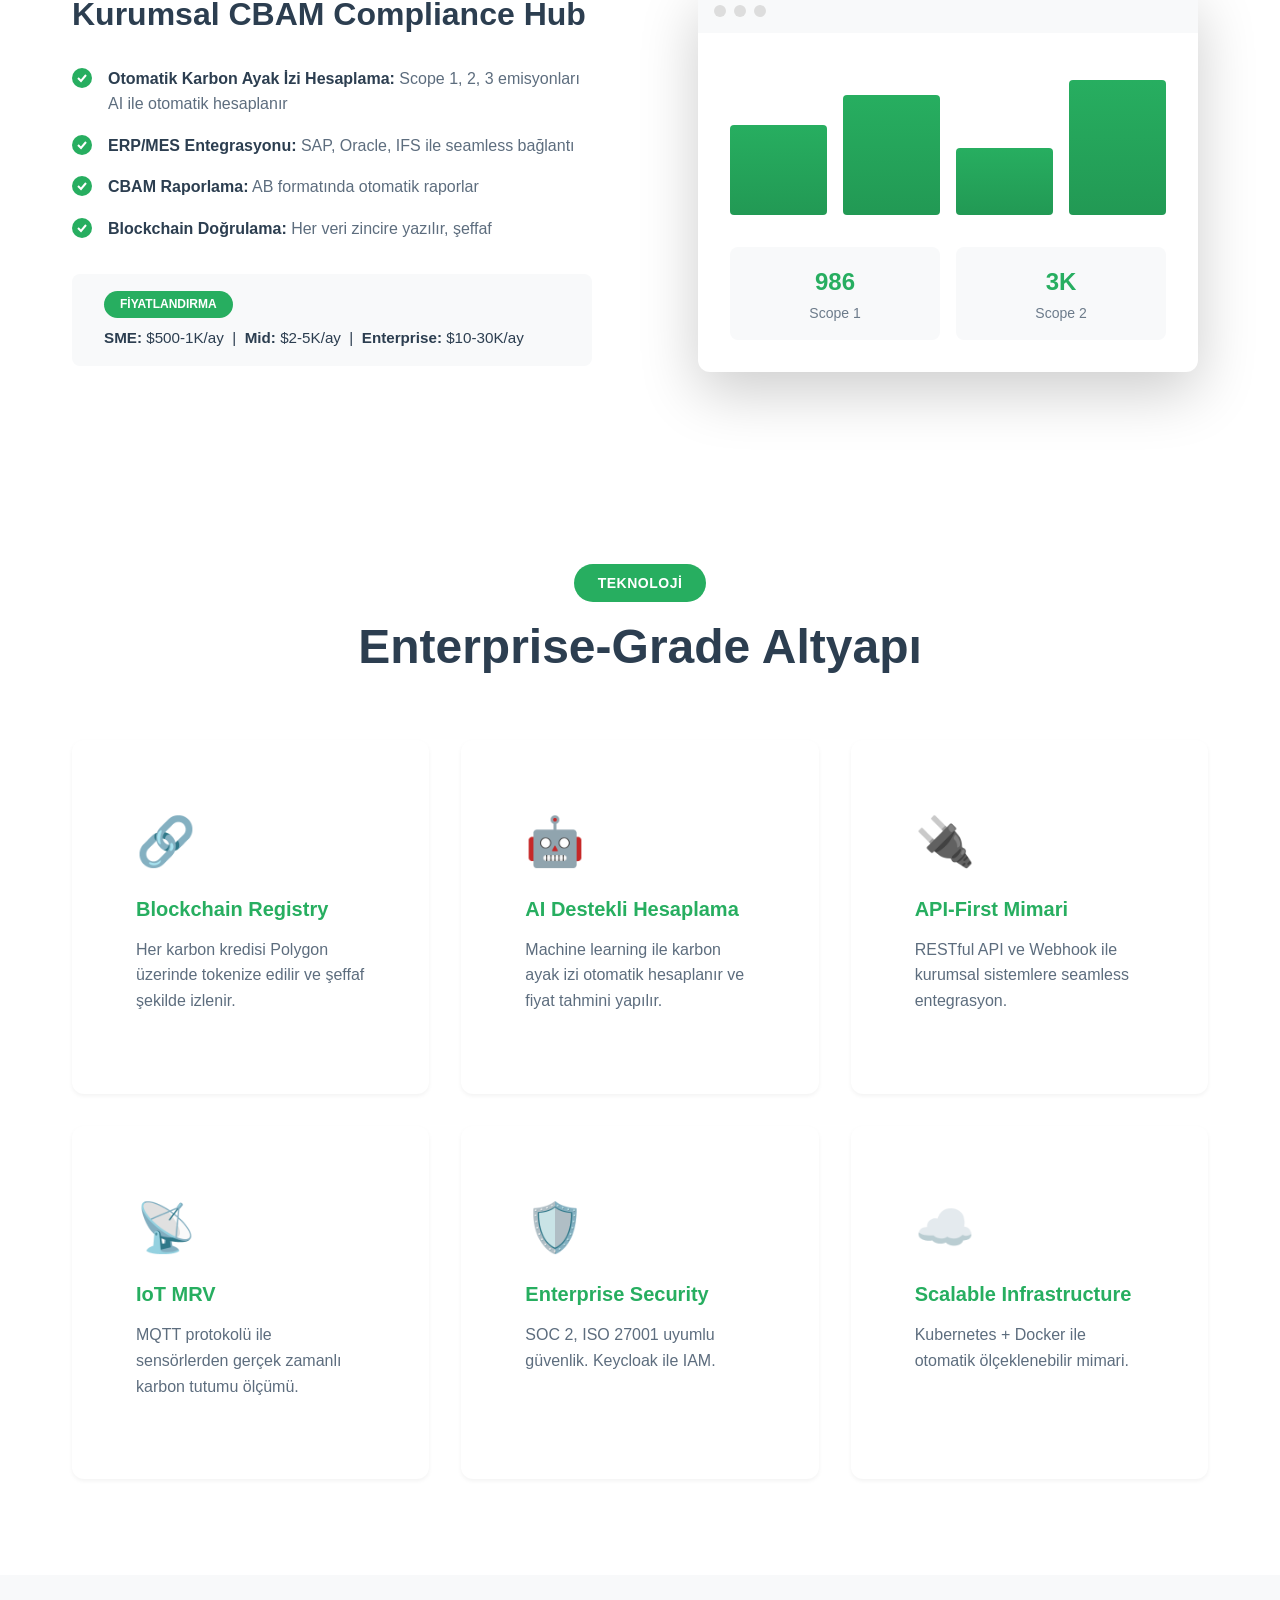
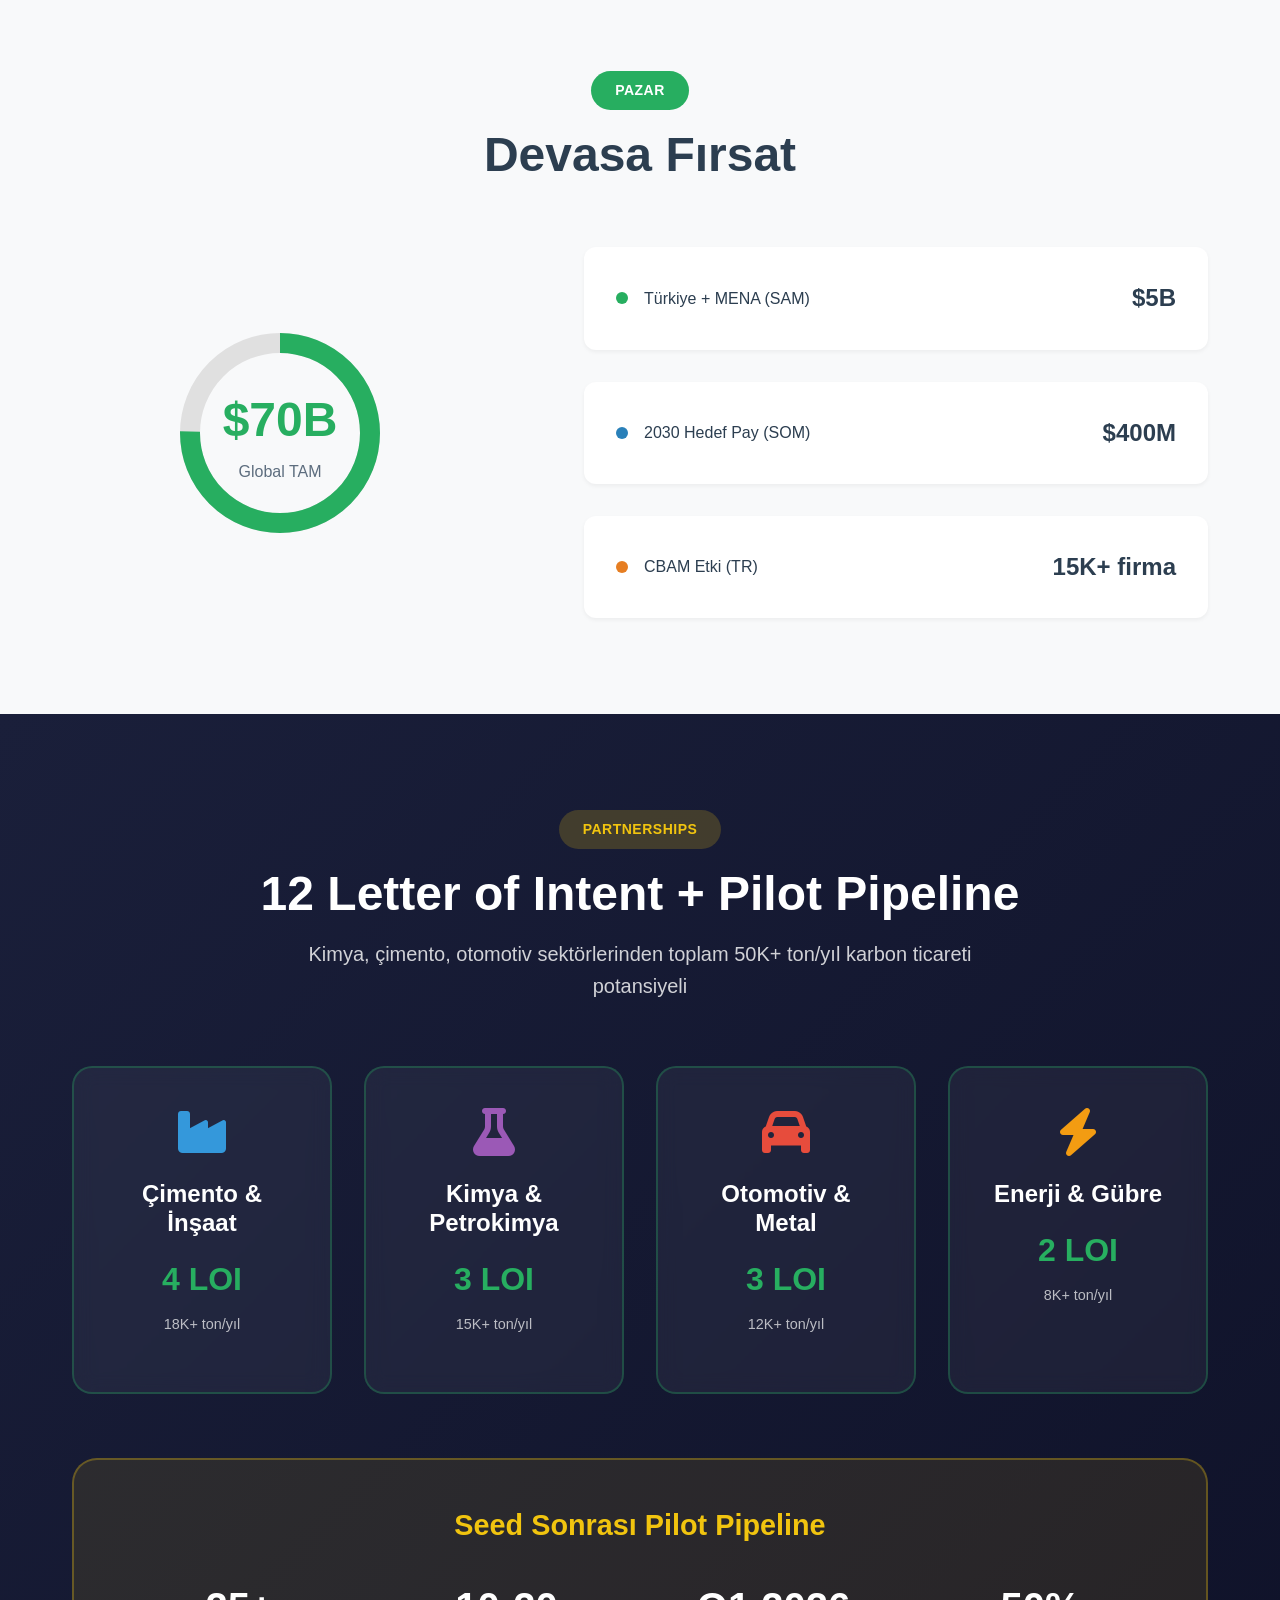
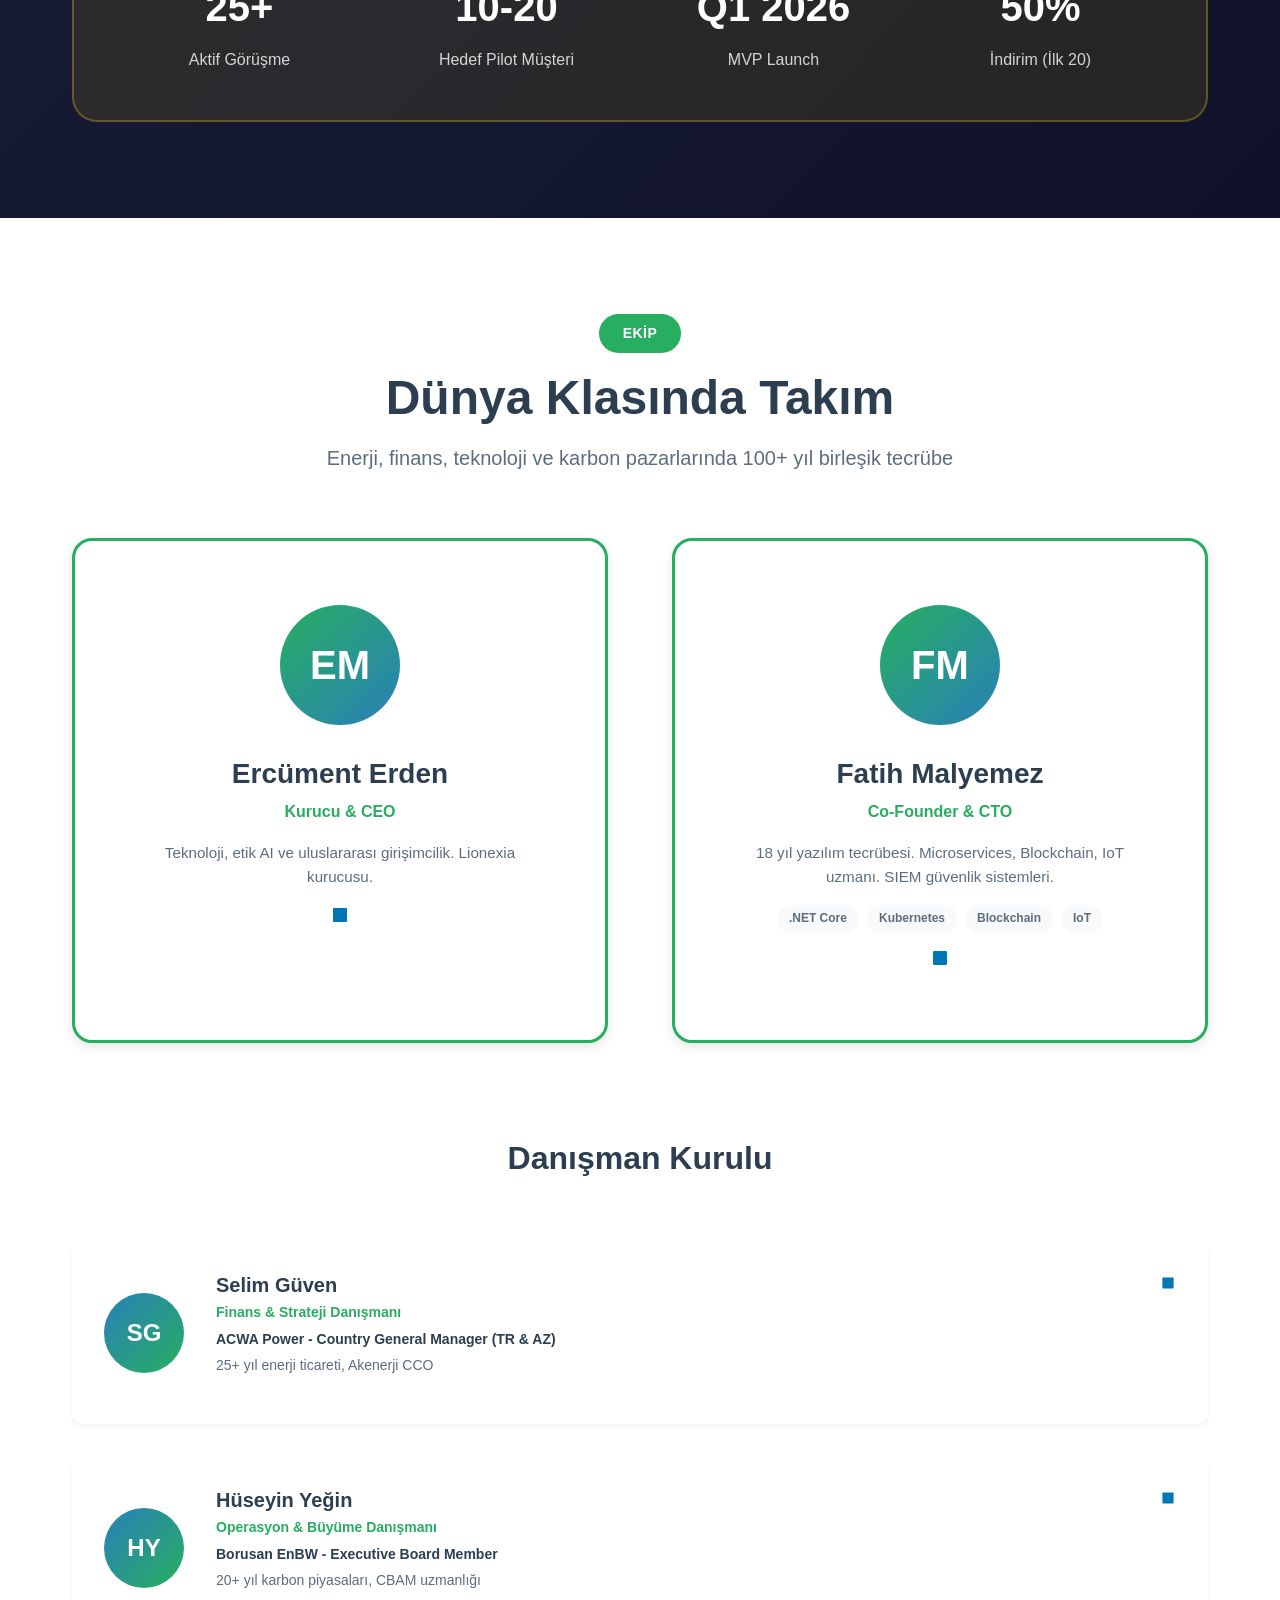
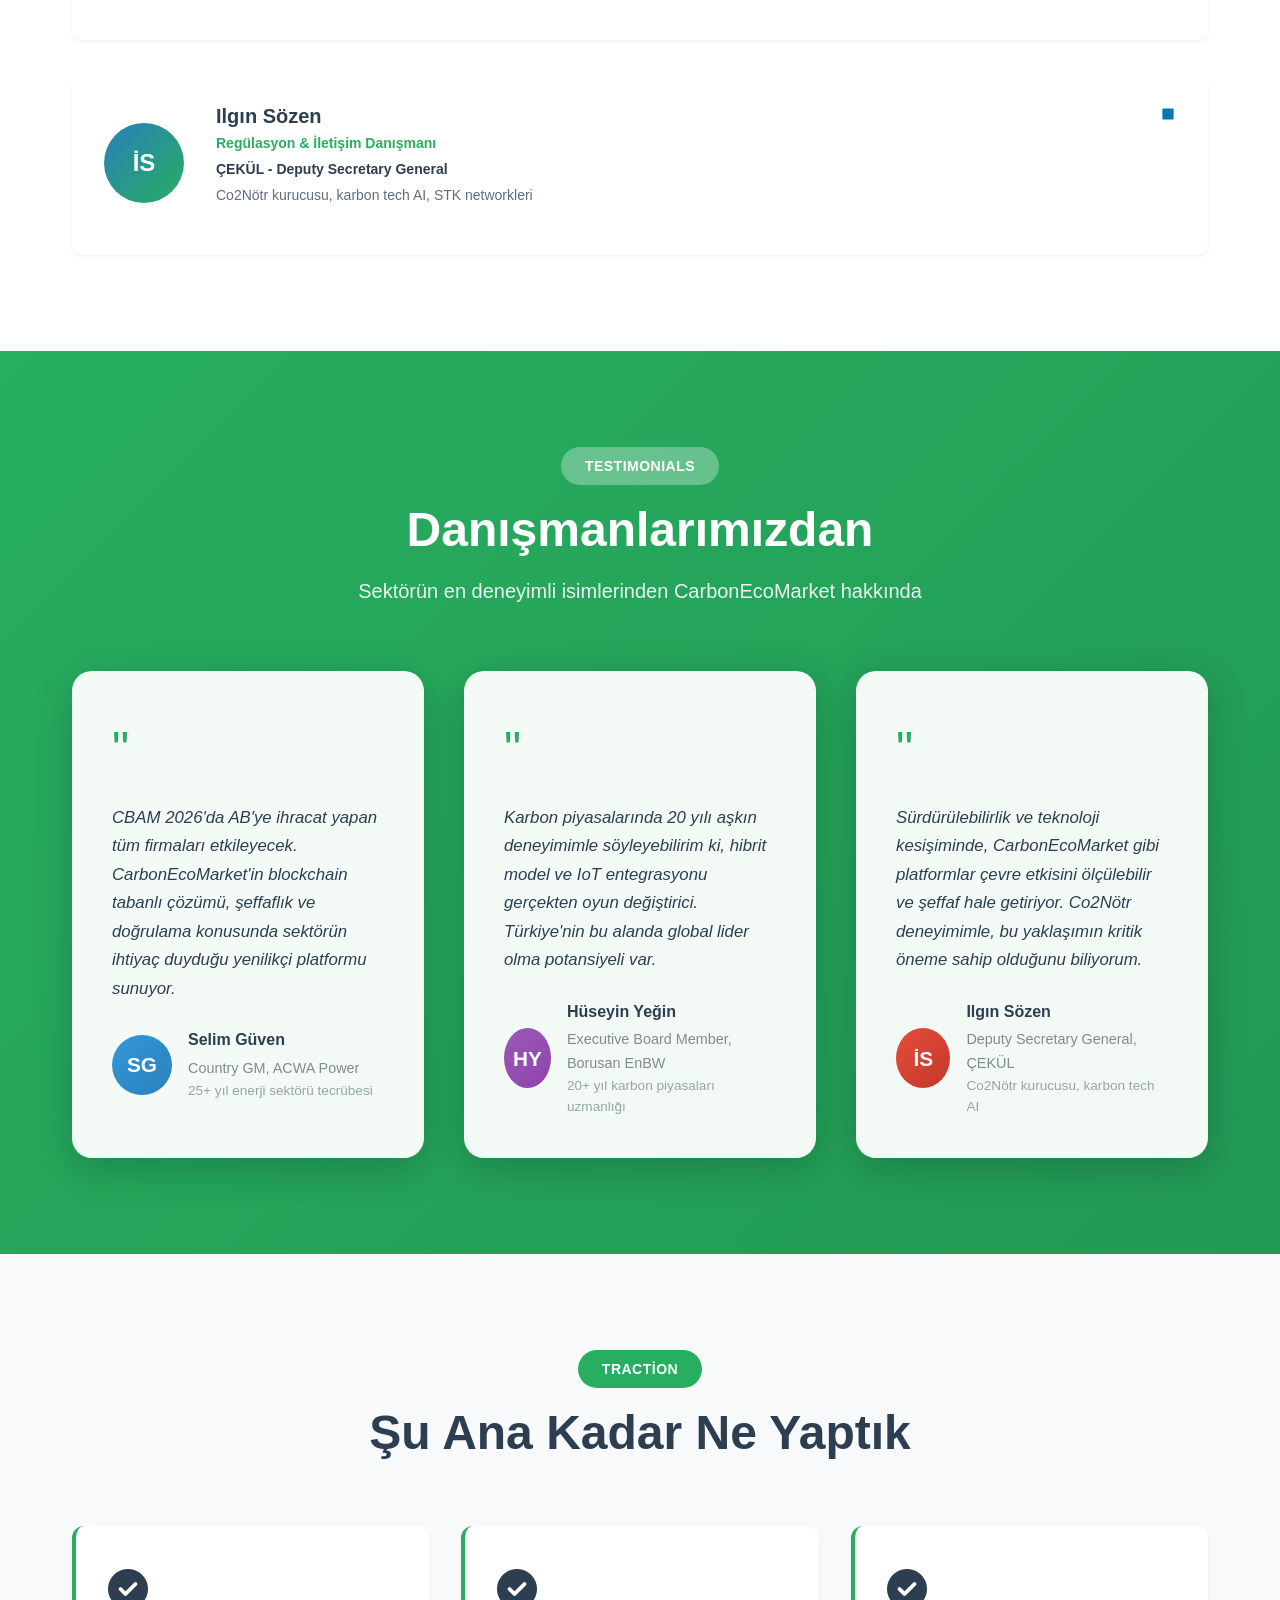
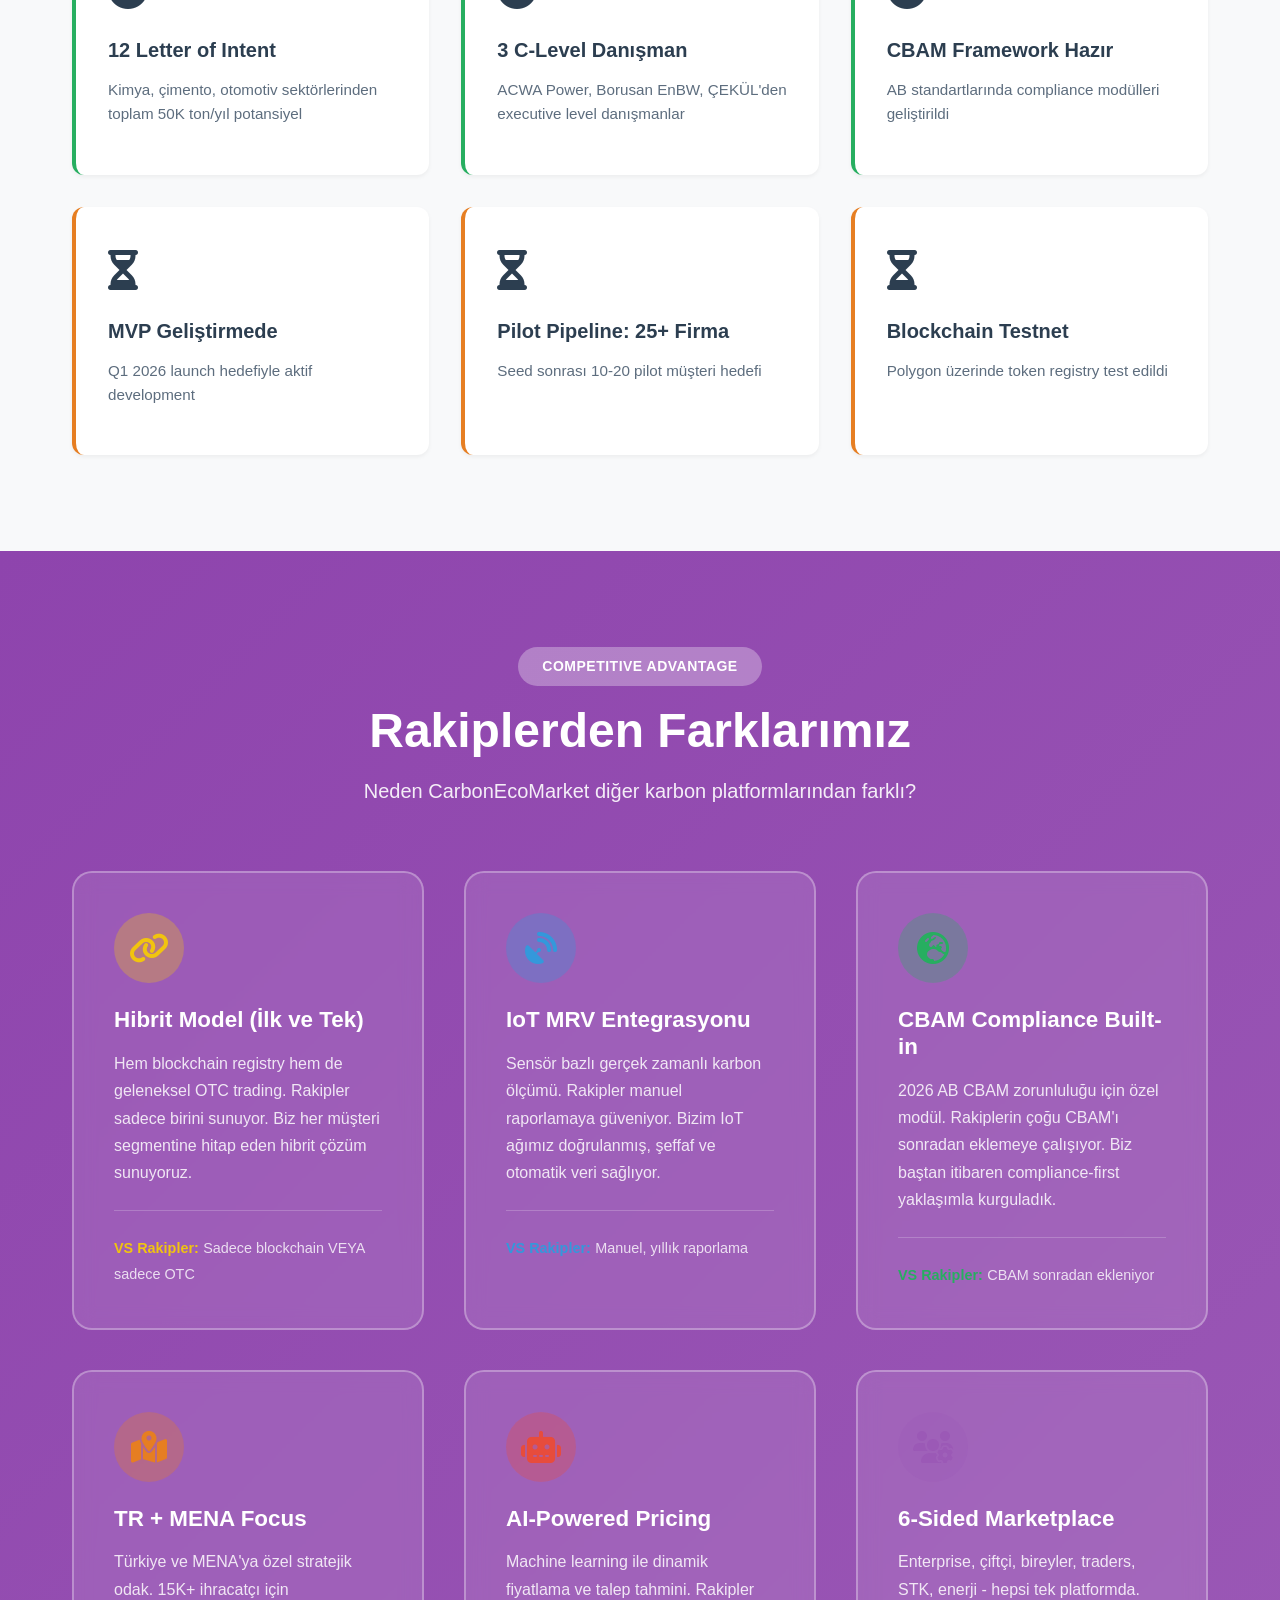
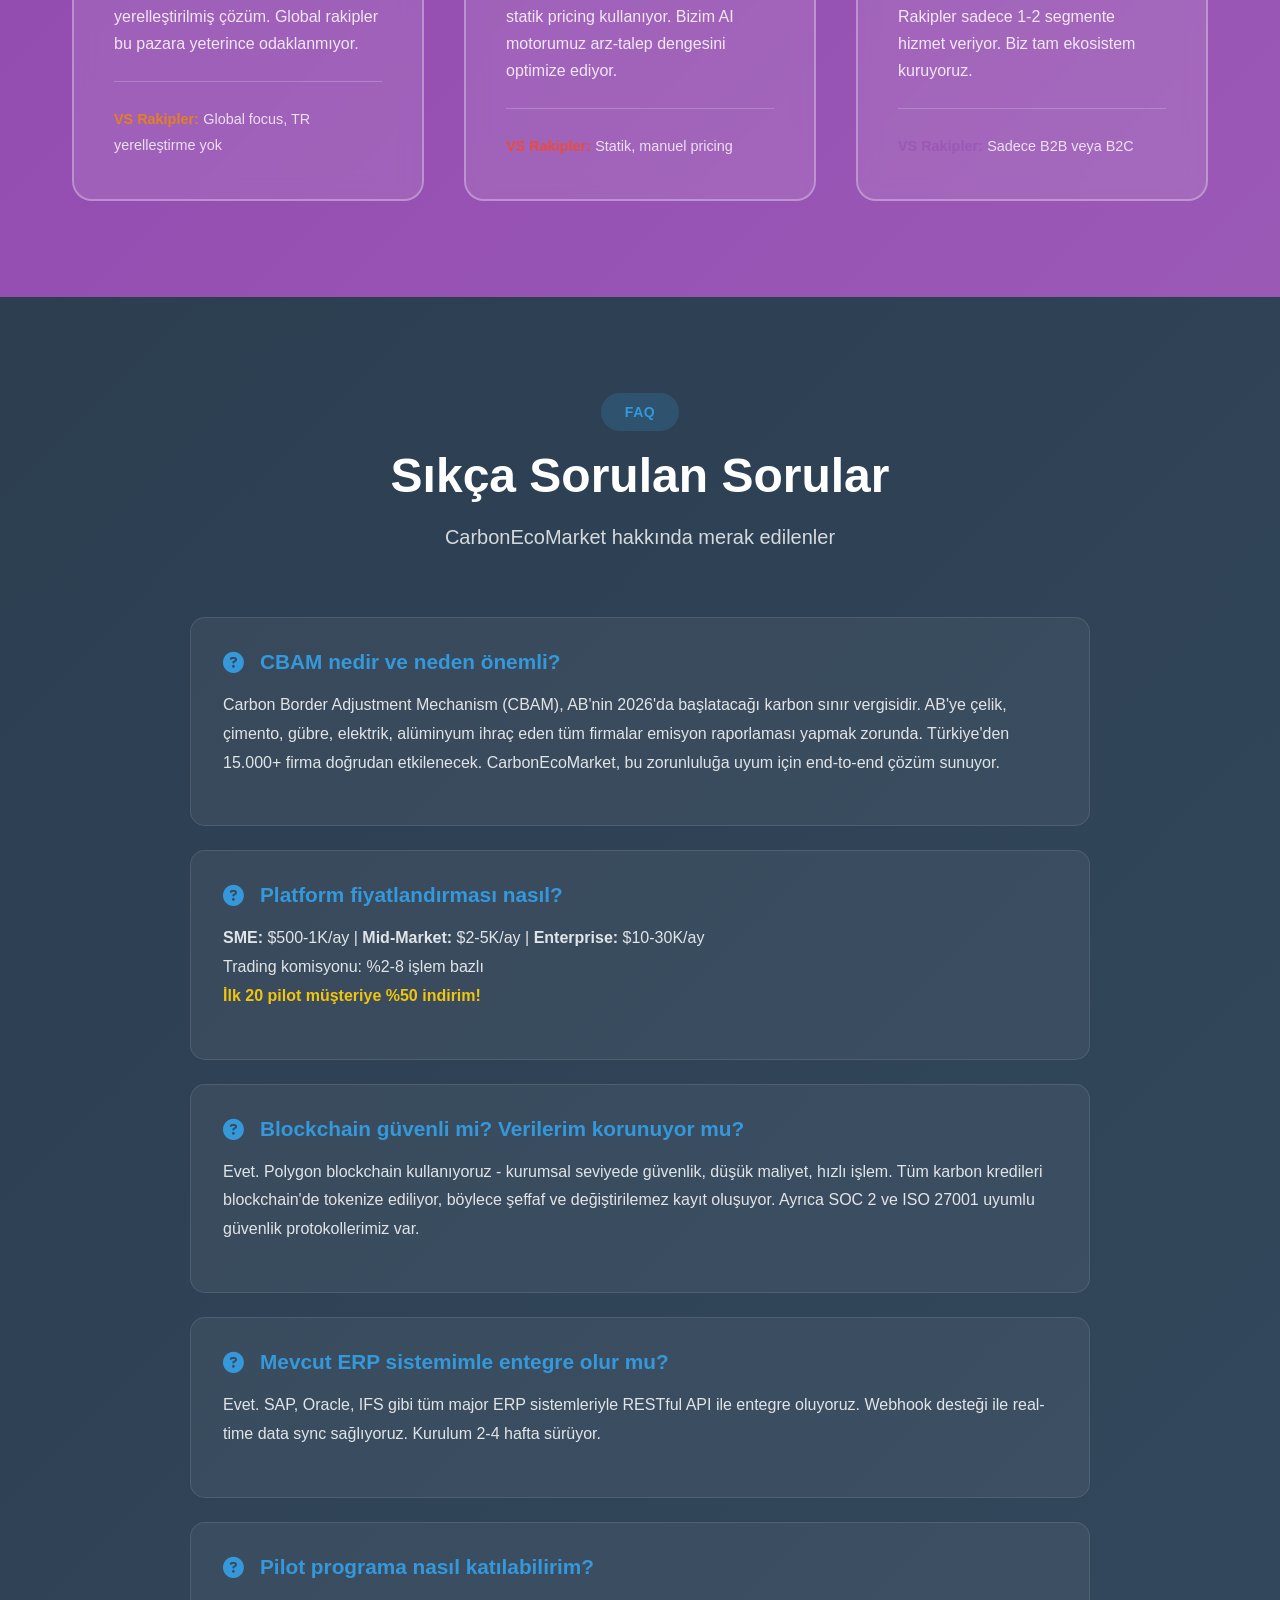
==== commit 90881fe0: "COMPLETE MAIN PAGE: Add 4 critical sections + final polish ✅ NEW SECTIONS ADDED (100% Professional L" ====
--- a/index.html
+++ b/index.html
@@ -676,6 +676,71 @@
         </div>
     </section>
 
+    <!-- Partnerships & Pilot Customers Section -->
+    <section style="padding: 6rem 2rem; background: linear-gradient(135deg, #1a1f3a 0%, #0f1229 100%);">
+        <div class="container">
+            <div class="section-header">
+                <span class="section-tag" style="background: rgba(241,196,15,0.2); color: #f1c40f;">PARTNERSHIPS</span>
+                <h2 style="color: white;">12 Letter of Intent + Pilot Pipeline</h2>
+                <p style="color: rgba(255,255,255,0.8);">Kimya, çimento, otomotiv sektörlerinden toplam 50K+ ton/yıl karbon ticareti potansiyeli</p>
+            </div>
+
+            <div style="display: grid; grid-template-columns: repeat(auto-fit, minmax(250px, 1fr)); gap: 2rem; margin-top: 4rem;">
+                <!-- Industry Sectors with LOI -->
+                <div style="background: rgba(255,255,255,0.05); backdrop-filter: blur(10px); border: 2px solid rgba(39,174,96,0.3); border-radius: 20px; padding: 2.5rem; text-align: center;">
+                    <i class="fas fa-industry" style="font-size: 3rem; color: #3498db; margin-bottom: 1.5rem; display: block;"></i>
+                    <h3 style="color: white; font-size: 1.5rem; margin-bottom: 1rem;">Çimento & İnşaat</h3>
+                    <div style="color: #27ae60; font-size: 2rem; font-weight: 900; margin-bottom: 0.5rem;">4 LOI</div>
+                    <p style="color: rgba(255,255,255,0.7); font-size: 0.9rem;">18K+ ton/yıl</p>
+                </div>
+
+                <div style="background: rgba(255,255,255,0.05); backdrop-filter: blur(10px); border: 2px solid rgba(39,174,96,0.3); border-radius: 20px; padding: 2.5rem; text-align: center;">
+                    <i class="fas fa-flask" style="font-size: 3rem; color: #9b59b6; margin-bottom: 1.5rem; display: block;"></i>
+                    <h3 style="color: white; font-size: 1.5rem; margin-bottom: 1rem;">Kimya & Petrokimya</h3>
+                    <div style="color: #27ae60; font-size: 2rem; font-weight: 900; margin-bottom: 0.5rem;">3 LOI</div>
+                    <p style="color: rgba(255,255,255,0.7); font-size: 0.9rem;">15K+ ton/yıl</p>
+                </div>
+
+                <div style="background: rgba(255,255,255,0.05); backdrop-filter: blur(10px); border: 2px solid rgba(39,174,96,0.3); border-radius: 20px; padding: 2.5rem; text-align: center;">
+                    <i class="fas fa-car" style="font-size: 3rem; color: #e74c3c; margin-bottom: 1.5rem; display: block;"></i>
+                    <h3 style="color: white; font-size: 1.5rem; margin-bottom: 1rem;">Otomotiv & Metal</h3>
+                    <div style="color: #27ae60; font-size: 2rem; font-weight: 900; margin-bottom: 0.5rem;">3 LOI</div>
+                    <p style="color: rgba(255,255,255,0.7); font-size: 0.9rem;">12K+ ton/yıl</p>
+                </div>
+
+                <div style="background: rgba(255,255,255,0.05); backdrop-filter: blur(10px); border: 2px solid rgba(39,174,96,0.3); border-radius: 20px; padding: 2.5rem; text-align: center;">
+                    <i class="fas fa-bolt" style="font-size: 3rem; color: #f39c12; margin-bottom: 1.5rem; display: block;"></i>
+                    <h3 style="color: white; font-size: 1.5rem; margin-bottom: 1rem;">Enerji & Gübre</h3>
+                    <div style="color: #27ae60; font-size: 2rem; font-weight: 900; margin-bottom: 0.5rem;">2 LOI</div>
+                    <p style="color: rgba(255,255,255,0.7); font-size: 0.9rem;">8K+ ton/yıl</p>
+                </div>
+            </div>
+
+            <!-- Pilot Pipeline Stats -->
+            <div style="background: rgba(241,196,15,0.1); border: 2px solid rgba(241,196,15,0.3); border-radius: 25px; padding: 3rem; margin-top: 4rem; text-align: center;">
+                <h3 style="color: #f1c40f; font-size: 1.8rem; margin-bottom: 2rem;">Seed Sonrası Pilot Pipeline</h3>
+                <div style="display: grid; grid-template-columns: repeat(auto-fit, minmax(200px, 1fr)); gap: 2rem;">
+                    <div>
+                        <div style="color: white; font-size: 2.5rem; font-weight: 900; margin-bottom: 0.5rem;">25+</div>
+                        <div style="color: rgba(255,255,255,0.8);">Aktif Görüşme</div>
+                    </div>
+                    <div>
+                        <div style="color: white; font-size: 2.5rem; font-weight: 900; margin-bottom: 0.5rem;">10-20</div>
+                        <div style="color: rgba(255,255,255,0.8);">Hedef Pilot Müşteri</div>
+                    </div>
+                    <div>
+                        <div style="color: white; font-size: 2.5rem; font-weight: 900; margin-bottom: 0.5rem;">Q1 2026</div>
+                        <div style="color: rgba(255,255,255,0.8);">MVP Launch</div>
+                    </div>
+                    <div>
+                        <div style="color: white; font-size: 2.5rem; font-weight: 900; margin-bottom: 0.5rem;">50%</div>
+                        <div style="color: rgba(255,255,255,0.8);">İndirim (İlk 20)</div>
+                    </div>
+                </div>
+            </div>
+        </div>
+    </section>
+
     <!-- Team Section -->
     <section id="team" class="team-section">
         <div class="container">
@@ -782,6 +847,70 @@
         </div>
     </section>
 
+    <!-- Testimonials / Social Proof Section -->
+    <section style="padding: 6rem 2rem; background: linear-gradient(135deg, #27ae60 0%, #229954 100%);">
+        <div class="container">
+            <div class="section-header">
+                <span class="section-tag" style="background: rgba(255,255,255,0.3); color: white;">TESTIMONIALS</span>
+                <h2 style="color: white;">Danışmanlarımızdan</h2>
+                <p style="color: rgba(255,255,255,0.9);">Sektörün en deneyimli isimlerinden CarbonEcoMarket hakkında</p>
+            </div>
+
+            <div style="display: grid; grid-template-columns: repeat(auto-fit, minmax(320px, 1fr)); gap: 2.5rem; margin-top: 4rem;">
+                <!-- Testimonial 1 - Selim Güven -->
+                <div style="background: rgba(255,255,255,0.95); border-radius: 20px; padding: 2.5rem; box-shadow: 0 10px 40px rgba(0,0,0,0.2); position: relative;">
+                    <div style="color: #27ae60; font-size: 3rem; margin-bottom: 1rem;">"</div>
+                    <p style="color: #2c3e50; font-size: 1.05rem; line-height: 1.7; margin-bottom: 1.5rem; font-style: italic;">
+                        CBAM 2026'da AB'ye ihracat yapan tüm firmaları etkileyecek. CarbonEcoMarket'in blockchain tabanlı çözümü,
+                        şeffaflık ve doğrulama konusunda sektörün ihtiyaç duyduğu yenilikçi platformu sunuyor.
+                    </p>
+                    <div style="display: flex; align-items: center; gap: 1rem;">
+                        <div style="width: 60px; height: 60px; border-radius: 50%; background: linear-gradient(135deg, #3498db, #2980b9); display: flex; align-items: center; justify-content: center; color: white; font-weight: 900; font-size: 1.3rem;">SG</div>
+                        <div>
+                            <div style="font-weight: 700; color: #2c3e50; margin-bottom: 0.25rem;">Selim Güven</div>
+                            <div style="font-size: 0.9rem; color: #7f8c8d;">Country GM, ACWA Power</div>
+                            <div style="font-size: 0.85rem; color: #95a5a6;">25+ yıl enerji sektörü tecrübesi</div>
+                        </div>
+                    </div>
+                </div>
+
+                <!-- Testimonial 2 - Hüseyin Yeğin -->
+                <div style="background: rgba(255,255,255,0.95); border-radius: 20px; padding: 2.5rem; box-shadow: 0 10px 40px rgba(0,0,0,0.2); position: relative;">
+                    <div style="color: #27ae60; font-size: 3rem; margin-bottom: 1rem;">"</div>
+                    <p style="color: #2c3e50; font-size: 1.05rem; line-height: 1.7; margin-bottom: 1.5rem; font-style: italic;">
+                        Karbon piyasalarında 20 yılı aşkın deneyimimle söyleyebilirim ki, hibrit model ve IoT entegrasyonu
+                        gerçekten oyun değiştirici. Türkiye'nin bu alanda global lider olma potansiyeli var.
+                    </p>
+                    <div style="display: flex; align-items: center; gap: 1rem;">
+                        <div style="width: 60px; height: 60px; border-radius: 50%; background: linear-gradient(135deg, #9b59b6, #8e44ad); display: flex; align-items: center; justify-content: center; color: white; font-weight: 900; font-size: 1.3rem;">HY</div>
+                        <div>
+                            <div style="font-weight: 700; color: #2c3e50; margin-bottom: 0.25rem;">Hüseyin Yeğin</div>
+                            <div style="font-size: 0.9rem; color: #7f8c8d;">Executive Board Member, Borusan EnBW</div>
+                            <div style="font-size: 0.85rem; color: #95a5a6;">20+ yıl karbon piyasaları uzmanlığı</div>
+                        </div>
+                    </div>
+                </div>
+
+                <!-- Testimonial 3 - Ilgın Sözen -->
+                <div style="background: rgba(255,255,255,0.95); border-radius: 20px; padding: 2.5rem; box-shadow: 0 10px 40px rgba(0,0,0,0.2); position: relative;">
+                    <div style="color: #27ae60; font-size: 3rem; margin-bottom: 1rem;">"</div>
+                    <p style="color: #2c3e50; font-size: 1.05rem; line-height: 1.7; margin-bottom: 1.5rem; font-style: italic;">
+                        Sürdürülebilirlik ve teknoloji kesişiminde, CarbonEcoMarket gibi platformlar çevre etkisini ölçülebilir
+                        ve şeffaf hale getiriyor. Co2Nötr deneyimimle, bu yaklaşımın kritik öneme sahip olduğunu biliyorum.
+                    </p>
+                    <div style="display: flex; align-items: center; gap: 1rem;">
+                        <div style="width: 60px; height: 60px; border-radius: 50%; background: linear-gradient(135deg, #e74c3c, #c0392b); display: flex; align-items: center; justify-content: center; color: white; font-weight: 900; font-size: 1.3rem;">İS</div>
+                        <div>
+                            <div style="font-weight: 700; color: #2c3e50; margin-bottom: 0.25rem;">Ilgın Sözen</div>
+                            <div style="font-size: 0.9rem; color: #7f8c8d;">Deputy Secretary General, ÇEKÜL</div>
+                            <div style="font-size: 0.85rem; color: #95a5a6;">Co2Nötr kurucusu, karbon tech AI</div>
+                        </div>
+                    </div>
+                </div>
+            </div>
+        </div>
+    </section>
+
     <!-- Traction Section -->
     <section class="traction-section">
         <div class="container">
@@ -791,34 +920,234 @@
             </div>
             <div class="traction-grid">
                 <div class="traction-card completed">
-                    <div class="traction-icon">✅</div>
+                    <div class="traction-icon"><i class="fas fa-check-circle"></i></div>
                     <h4>12 Letter of Intent</h4>
                     <p>Kimya, çimento, otomotiv sektörlerinden toplam 50K ton/yıl potansiyel</p>
                 </div>
                 <div class="traction-card completed">
-                    <div class="traction-icon">✅</div>
+                    <div class="traction-icon"><i class="fas fa-check-circle"></i></div>
                     <h4>3 C-Level Danışman</h4>
                     <p>ACWA Power, Borusan EnBW, ÇEKÜL'den executive level danışmanlar</p>
                 </div>
                 <div class="traction-card completed">
-                    <div class="traction-icon">✅</div>
+                    <div class="traction-icon"><i class="fas fa-check-circle"></i></div>
                     <h4>CBAM Framework Hazır</h4>
                     <p>AB standartlarında compliance modülleri geliştirildi</p>
                 </div>
                 <div class="traction-card progress">
-                    <div class="traction-icon">⏳</div>
+                    <div class="traction-icon"><i class="fas fa-hourglass-half"></i></div>
                     <h4>MVP Geliştirmede</h4>
                     <p>Q1 2026 launch hedefiyle aktif development</p>
                 </div>
                 <div class="traction-card progress">
-                    <div class="traction-icon">⏳</div>
+                    <div class="traction-icon"><i class="fas fa-hourglass-half"></i></div>
                     <h4>Pilot Pipeline: 25+ Firma</h4>
                     <p>Seed sonrası 10-20 pilot müşteri hedefi</p>
                 </div>
                 <div class="traction-card progress">
-                    <div class="traction-icon">⏳</div>
+                    <div class="traction-icon"><i class="fas fa-hourglass-half"></i></div>
                     <h4>Blockchain Testnet</h4>
                     <p>Polygon üzerinde token registry test edildi</p>
+                </div>
+            </div>
+        </div>
+    </section>
+
+    <!-- Competitive Advantage Section -->
+    <section style="padding: 6rem 2rem; background: linear-gradient(135deg, #8e44ad 0%, #9b59b6 100%);">
+        <div class="container">
+            <div class="section-header">
+                <span class="section-tag" style="background: rgba(255,255,255,0.3); color: white;">COMPETITIVE ADVANTAGE</span>
+                <h2 style="color: white;">Rakiplerden Farklarımız</h2>
+                <p style="color: rgba(255,255,255,0.9);">Neden CarbonEcoMarket diğer karbon platformlarından farklı?</p>
+            </div>
+
+            <div style="display: grid; grid-template-columns: repeat(auto-fit, minmax(280px, 1fr)); gap: 2.5rem; margin-top: 4rem;">
+                <!-- Advantage 1 -->
+                <div style="background: rgba(255,255,255,0.1); backdrop-filter: blur(10px); border: 2px solid rgba(255,255,255,0.3); border-radius: 20px; padding: 2.5rem;">
+                    <div style="background: rgba(241,196,15,0.3); width: 70px; height: 70px; border-radius: 50%; display: flex; align-items: center; justify-content: center; margin-bottom: 1.5rem;">
+                        <i class="fas fa-link" style="font-size: 2rem; color: #f1c40f;"></i>
+                    </div>
+                    <h3 style="color: white; font-size: 1.4rem; margin-bottom: 1rem;">Hibrit Model (İlk ve Tek)</h3>
+                    <p style="color: rgba(255,255,255,0.85); line-height: 1.7;">
+                        Hem blockchain registry hem de geleneksel OTC trading. Rakipler sadece birini sunuyor.
+                        Biz her müşteri segmentine hitap eden hibrit çözüm sunuyoruz.
+                    </p>
+                    <div style="margin-top: 1.5rem; padding-top: 1.5rem; border-top: 1px solid rgba(255,255,255,0.2);">
+                        <span style="color: #f1c40f; font-weight: 700; font-size: 0.9rem;">VS Rakipler:</span>
+                        <span style="color: rgba(255,255,255,0.8); font-size: 0.9rem;"> Sadece blockchain VEYA sadece OTC</span>
+                    </div>
+                </div>
+
+                <!-- Advantage 2 -->
+                <div style="background: rgba(255,255,255,0.1); backdrop-filter: blur(10px); border: 2px solid rgba(255,255,255,0.3); border-radius: 20px; padding: 2.5rem;">
+                    <div style="background: rgba(52,152,219,0.3); width: 70px; height: 70px; border-radius: 50%; display: flex; align-items: center; justify-content: center; margin-bottom: 1.5rem;">
+                        <i class="fas fa-satellite-dish" style="font-size: 2rem; color: #3498db;"></i>
+                    </div>
+                    <h3 style="color: white; font-size: 1.4rem; margin-bottom: 1rem;">IoT MRV Entegrasyonu</h3>
+                    <p style="color: rgba(255,255,255,0.85); line-height: 1.7;">
+                        Sensör bazlı gerçek zamanlı karbon ölçümü. Rakipler manuel raporlamaya güveniyor.
+                        Bizim IoT ağımız doğrulanmış, şeffaf ve otomatik veri sağlıyor.
+                    </p>
+                    <div style="margin-top: 1.5rem; padding-top: 1.5rem; border-top: 1px solid rgba(255,255,255,0.2);">
+                        <span style="color: #3498db; font-weight: 700; font-size: 0.9rem;">VS Rakipler:</span>
+                        <span style="color: rgba(255,255,255,0.8); font-size: 0.9rem;"> Manuel, yıllık raporlama</span>
+                    </div>
+                </div>
+
+                <!-- Advantage 3 -->
+                <div style="background: rgba(255,255,255,0.1); backdrop-filter: blur(10px); border: 2px solid rgba(255,255,255,0.3); border-radius: 20px; padding: 2.5rem;">
+                    <div style="background: rgba(39,174,96,0.3); width: 70px; height: 70px; border-radius: 50%; display: flex; align-items: center; justify-content: center; margin-bottom: 1.5rem;">
+                        <i class="fas fa-globe-europe" style="font-size: 2rem; color: #27ae60;"></i>
+                    </div>
+                    <h3 style="color: white; font-size: 1.4rem; margin-bottom: 1rem;">CBAM Compliance Built-in</h3>
+                    <p style="color: rgba(255,255,255,0.85); line-height: 1.7;">
+                        2026 AB CBAM zorunluluğu için özel modül. Rakiplerin çoğu CBAM'ı sonradan eklemeye çalışıyor.
+                        Biz baştan itibaren compliance-first yaklaşımla kurguladık.
+                    </p>
+                    <div style="margin-top: 1.5rem; padding-top: 1.5rem; border-top: 1px solid rgba(255,255,255,0.2);">
+                        <span style="color: #27ae60; font-weight: 700; font-size: 0.9rem;">VS Rakipler:</span>
+                        <span style="color: rgba(255,255,255,0.8); font-size: 0.9rem;"> CBAM sonradan ekleniyor</span>
+                    </div>
+                </div>
+
+                <!-- Advantage 4 -->
+                <div style="background: rgba(255,255,255,0.1); backdrop-filter: blur(10px); border: 2px solid rgba(255,255,255,0.3); border-radius: 20px; padding: 2.5rem;">
+                    <div style="background: rgba(230,126,34,0.3); width: 70px; height: 70px; border-radius: 50%; display: flex; align-items: center; justify-content: center; margin-bottom: 1.5rem;">
+                        <i class="fas fa-map-marked-alt" style="font-size: 2rem; color: #e67e22;"></i>
+                    </div>
+                    <h3 style="color: white; font-size: 1.4rem; margin-bottom: 1rem;">TR + MENA Focus</h3>
+                    <p style="color: rgba(255,255,255,0.85); line-height: 1.7;">
+                        Türkiye ve MENA'ya özel stratejik odak. 15K+ ihracatçı için yerelleştirilmiş çözüm.
+                        Global rakipler bu pazara yeterince odaklanmıyor.
+                    </p>
+                    <div style="margin-top: 1.5rem; padding-top: 1.5rem; border-top: 1px solid rgba(255,255,255,0.2);">
+                        <span style="color: #e67e22; font-weight: 700; font-size: 0.9rem;">VS Rakipler:</span>
+                        <span style="color: rgba(255,255,255,0.8); font-size: 0.9rem;"> Global focus, TR yerelleştirme yok</span>
+                    </div>
+                </div>
+
+                <!-- Advantage 5 -->
+                <div style="background: rgba(255,255,255,0.1); backdrop-filter: blur(10px); border: 2px solid rgba(255,255,255,0.3); border-radius: 20px; padding: 2.5rem;">
+                    <div style="background: rgba(231,76,60,0.3); width: 70px; height: 70px; border-radius: 50%; display: flex; align-items: center; justify-content: center; margin-bottom: 1.5rem;">
+                        <i class="fas fa-robot" style="font-size: 2rem; color: #e74c3c;"></i>
+                    </div>
+                    <h3 style="color: white; font-size: 1.4rem; margin-bottom: 1rem;">AI-Powered Pricing</h3>
+                    <p style="color: rgba(255,255,255,0.85); line-height: 1.7;">
+                        Machine learning ile dinamik fiyatlama ve talep tahmini. Rakipler statik pricing kullanıyor.
+                        Bizim AI motorumuz arz-talep dengesini optimize ediyor.
+                    </p>
+                    <div style="margin-top: 1.5rem; padding-top: 1.5rem; border-top: 1px solid rgba(255,255,255,0.2);">
+                        <span style="color: #e74c3c; font-weight: 700; font-size: 0.9rem;">VS Rakipler:</span>
+                        <span style="color: rgba(255,255,255,0.8); font-size: 0.9rem;"> Statik, manuel pricing</span>
+                    </div>
+                </div>
+
+                <!-- Advantage 6 -->
+                <div style="background: rgba(255,255,255,0.1); backdrop-filter: blur(10px); border: 2px solid rgba(255,255,255,0.3); border-radius: 20px; padding: 2.5rem;">
+                    <div style="background: rgba(155,89,182,0.3); width: 70px; height: 70px; border-radius: 50%; display: flex; align-items: center; justify-content: center; margin-bottom: 1.5rem;">
+                        <i class="fas fa-users-cog" style="font-size: 2rem; color: #9b59b6;"></i>
+                    </div>
+                    <h3 style="color: white; font-size: 1.4rem; margin-bottom: 1rem;">6-Sided Marketplace</h3>
+                    <p style="color: rgba(255,255,255,0.85); line-height: 1.7;">
+                        Enterprise, çiftçi, bireyler, traders, STK, enerji - hepsi tek platformda. Rakipler sadece 1-2 segmente hizmet veriyor.
+                        Biz tam ekosistem kuruyoruz.
+                    </p>
+                    <div style="margin-top: 1.5rem; padding-top: 1.5rem; border-top: 1px solid rgba(255,255,255,0.2);">
+                        <span style="color: #9b59b6; font-weight: 700; font-size: 0.9rem;">VS Rakipler:</span>
+                        <span style="color: rgba(255,255,255,0.8); font-size: 0.9rem;"> Sadece B2B veya B2C</span>
+                    </div>
+                </div>
+            </div>
+        </div>
+    </section>
+
+    <!-- FAQ Section -->
+    <section style="padding: 6rem 2rem; background: linear-gradient(135deg, #2c3e50 0%, #34495e 100%);">
+        <div class="container">
+            <div class="section-header">
+                <span class="section-tag" style="background: rgba(52,152,219,0.2); color: #3498db;">FAQ</span>
+                <h2 style="color: white;">Sıkça Sorulan Sorular</h2>
+                <p style="color: rgba(255,255,255,0.8);">CarbonEcoMarket hakkında merak edilenler</p>
+            </div>
+
+            <div style="max-width: 900px; margin: 4rem auto 0;">
+                <!-- FAQ Item 1 -->
+                <div style="background: rgba(255,255,255,0.05); border: 1px solid rgba(255,255,255,0.1); border-radius: 15px; padding: 2rem; margin-bottom: 1.5rem;">
+                    <h3 style="color: #3498db; font-size: 1.3rem; margin-bottom: 1rem; display: flex; align-items: center; gap: 1rem;">
+                        <i class="fas fa-question-circle"></i>
+                        CBAM nedir ve neden önemli?
+                    </h3>
+                    <p style="color: rgba(255,255,255,0.85); line-height: 1.8;">
+                        Carbon Border Adjustment Mechanism (CBAM), AB'nin 2026'da başlatacağı karbon sınır vergisidir.
+                        AB'ye çelik, çimento, gübre, elektrik, alüminyum ihraç eden tüm firmalar emisyon raporlaması yapmak zorunda.
+                        Türkiye'den 15.000+ firma doğrudan etkilenecek. CarbonEcoMarket, bu zorunluluğa uyum için end-to-end çözüm sunuyor.
+                    </p>
+                </div>
+
+                <!-- FAQ Item 2 -->
+                <div style="background: rgba(255,255,255,0.05); border: 1px solid rgba(255,255,255,0.1); border-radius: 15px; padding: 2rem; margin-bottom: 1.5rem;">
+                    <h3 style="color: #3498db; font-size: 1.3rem; margin-bottom: 1rem; display: flex; align-items: center; gap: 1rem;">
+                        <i class="fas fa-question-circle"></i>
+                        Platform fiyatlandırması nasıl?
+                    </h3>
+                    <p style="color: rgba(255,255,255,0.85); line-height: 1.8;">
+                        <strong>SME:</strong> $500-1K/ay | <strong>Mid-Market:</strong> $2-5K/ay | <strong>Enterprise:</strong> $10-30K/ay<br/>
+                        Trading komisyonu: %2-8 işlem bazlı<br/>
+                        <strong style="color: #f1c40f;">İlk 20 pilot müşteriye %50 indirim!</strong>
+                    </p>
+                </div>
+
+                <!-- FAQ Item 3 -->
+                <div style="background: rgba(255,255,255,0.05); border: 1px solid rgba(255,255,255,0.1); border-radius: 15px; padding: 2rem; margin-bottom: 1.5rem;">
+                    <h3 style="color: #3498db; font-size: 1.3rem; margin-bottom: 1rem; display: flex; align-items: center; gap: 1rem;">
+                        <i class="fas fa-question-circle"></i>
+                        Blockchain güvenli mi? Verilerim korunuyor mu?
+                    </h3>
+                    <p style="color: rgba(255,255,255,0.85); line-height: 1.8;">
+                        Evet. Polygon blockchain kullanıyoruz - kurumsal seviyede güvenlik, düşük maliyet, hızlı işlem.
+                        Tüm karbon kredileri blockchain'de tokenize ediliyor, böylece şeffaf ve değiştirilemez kayıt oluşuyor.
+                        Ayrıca SOC 2 ve ISO 27001 uyumlu güvenlik protokollerimiz var.
+                    </p>
+                </div>
+
+                <!-- FAQ Item 4 -->
+                <div style="background: rgba(255,255,255,0.05); border: 1px solid rgba(255,255,255,0.1); border-radius: 15px; padding: 2rem; margin-bottom: 1.5rem;">
+                    <h3 style="color: #3498db; font-size: 1.3rem; margin-bottom: 1rem; display: flex; align-items: center; gap: 1rem;">
+                        <i class="fas fa-question-circle"></i>
+                        Mevcut ERP sistemimle entegre olur mu?
+                    </h3>
+                    <p style="color: rgba(255,255,255,0.85); line-height: 1.8;">
+                        Evet. SAP, Oracle, IFS gibi tüm major ERP sistemleriyle RESTful API ile entegre oluyoruz.
+                        Webhook desteği ile real-time data sync sağlıyoruz. Kurulum 2-4 hafta sürüyor.
+                    </p>
+                </div>
+
+                <!-- FAQ Item 5 -->
+                <div style="background: rgba(255,255,255,0.05); border: 1px solid rgba(255,255,255,0.1); border-radius: 15px; padding: 2rem; margin-bottom: 1.5rem;">
+                    <h3 style="color: #3498db; font-size: 1.3rem; margin-bottom: 1rem; display: flex; align-items: center; gap: 1rem;">
+                        <i class="fas fa-question-circle"></i>
+                        Pilot programa nasıl katılabilirim?
+                    </h3>
+                    <p style="color: rgba(255,255,255,0.85); line-height: 1.8;">
+                        <a href="mailto:info@carbonecomarket.com" style="color: #3498db; text-decoration: underline;">info@carbonecomarket.com</a>
+                        adresine mail atın veya
+                        <a href="mailto:ercument.erden@lionexia.com" style="color: #3498db; text-decoration: underline;">ercument.erden@lionexia.com</a>
+                        ile direkt iletişime geçin. İlk 20 firmaya %50 indirim ve öncelikli onboarding sunuyoruz.
+                    </p>
+                </div>
+
+                <!-- FAQ Item 6 -->
+                <div style="background: rgba(255,255,255,0.05); border: 1px solid rgba(255,255,255,0.1); border-radius: 15px; padding: 2rem;">
+                    <h3 style="color: #3498db; font-size: 1.3rem; margin-bottom: 1rem; display: flex; align-items: center; gap: 1rem;">
+                        <i class="fas fa-question-circle"></i>
+                        MVP ne zaman launch olacak?
+                    </h3>
+                    <p style="color: rgba(255,255,255,0.85); line-height: 1.8;">
+                        <strong style="color: #27ae60;">Q1 2026</strong> hedefiyle aktif development yapıyoruz.
+                        Seed funding sonrası 10-20 pilot müşteri ile beta test başlatacağız.
+                        2026 CBAM zorunluluğu öncesi pazara hazır olacağız.
+                    </p>
                 </div>
             </div>
         </div>
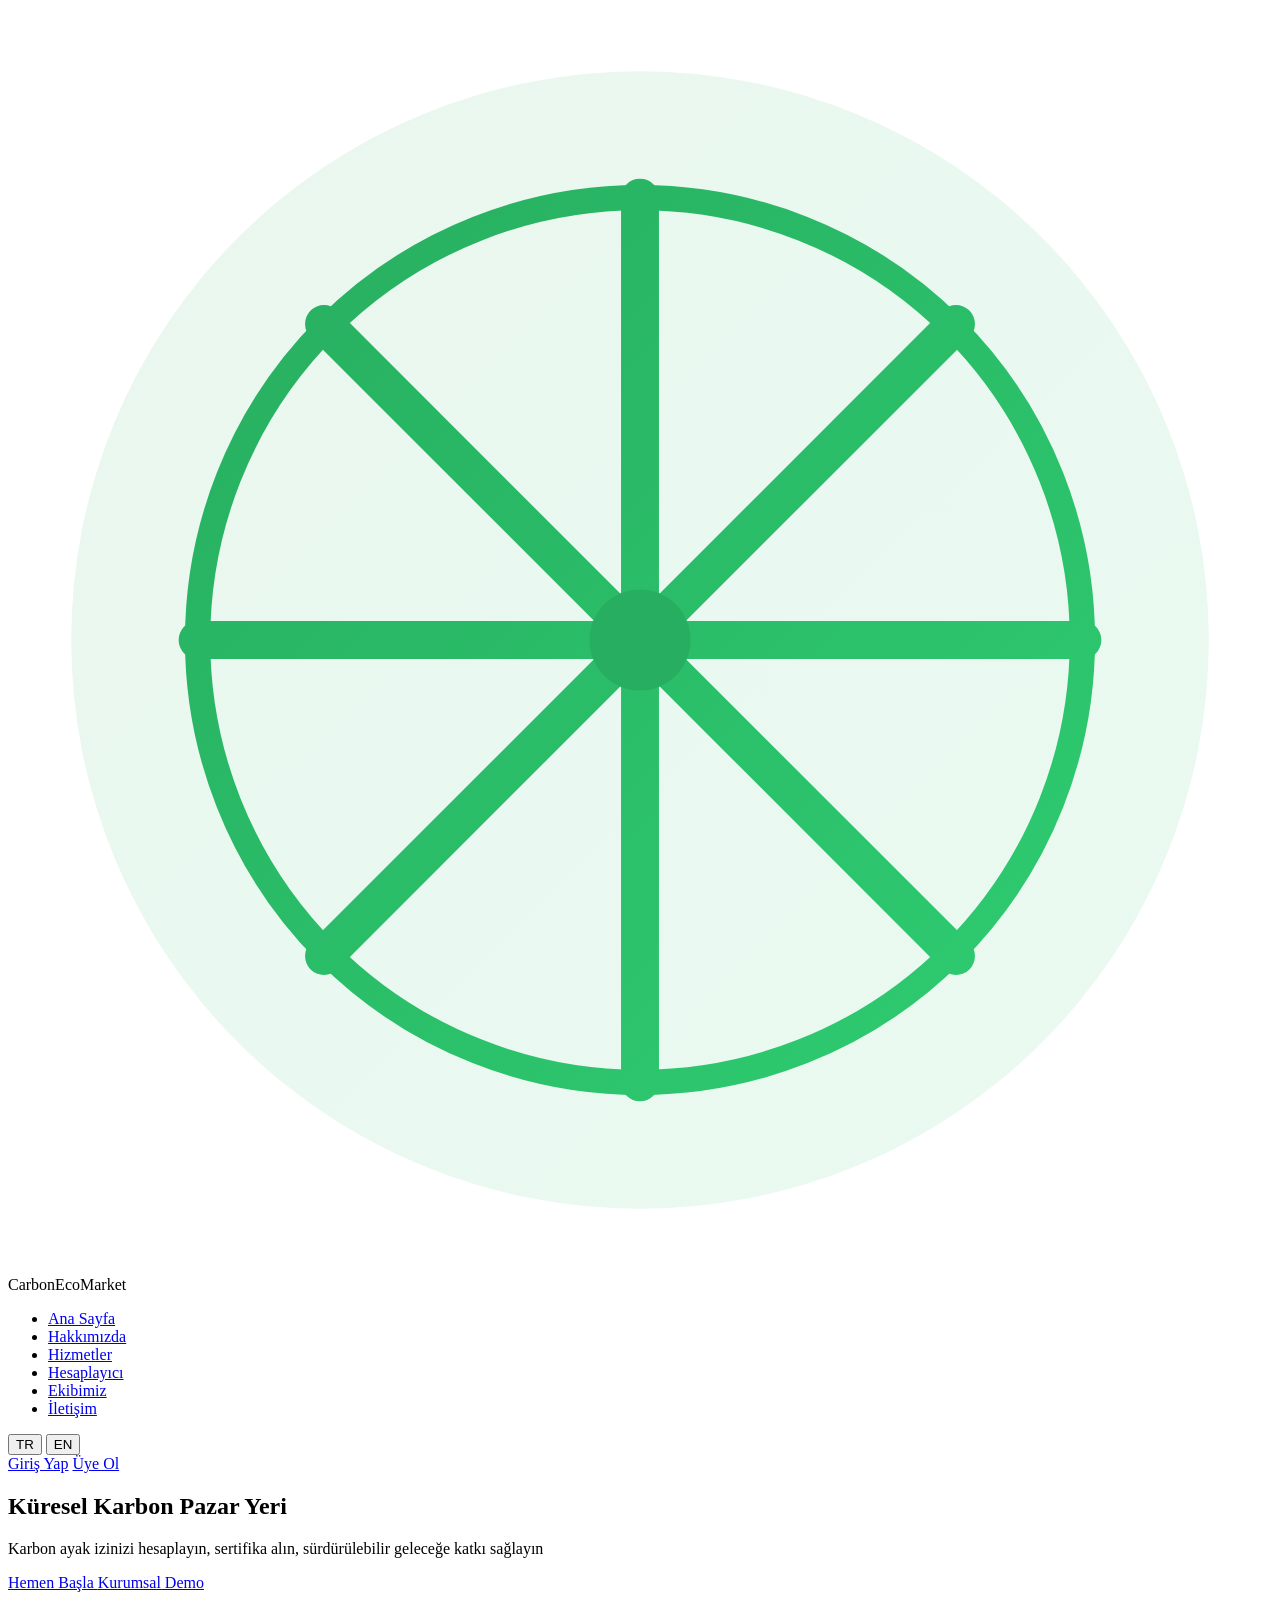
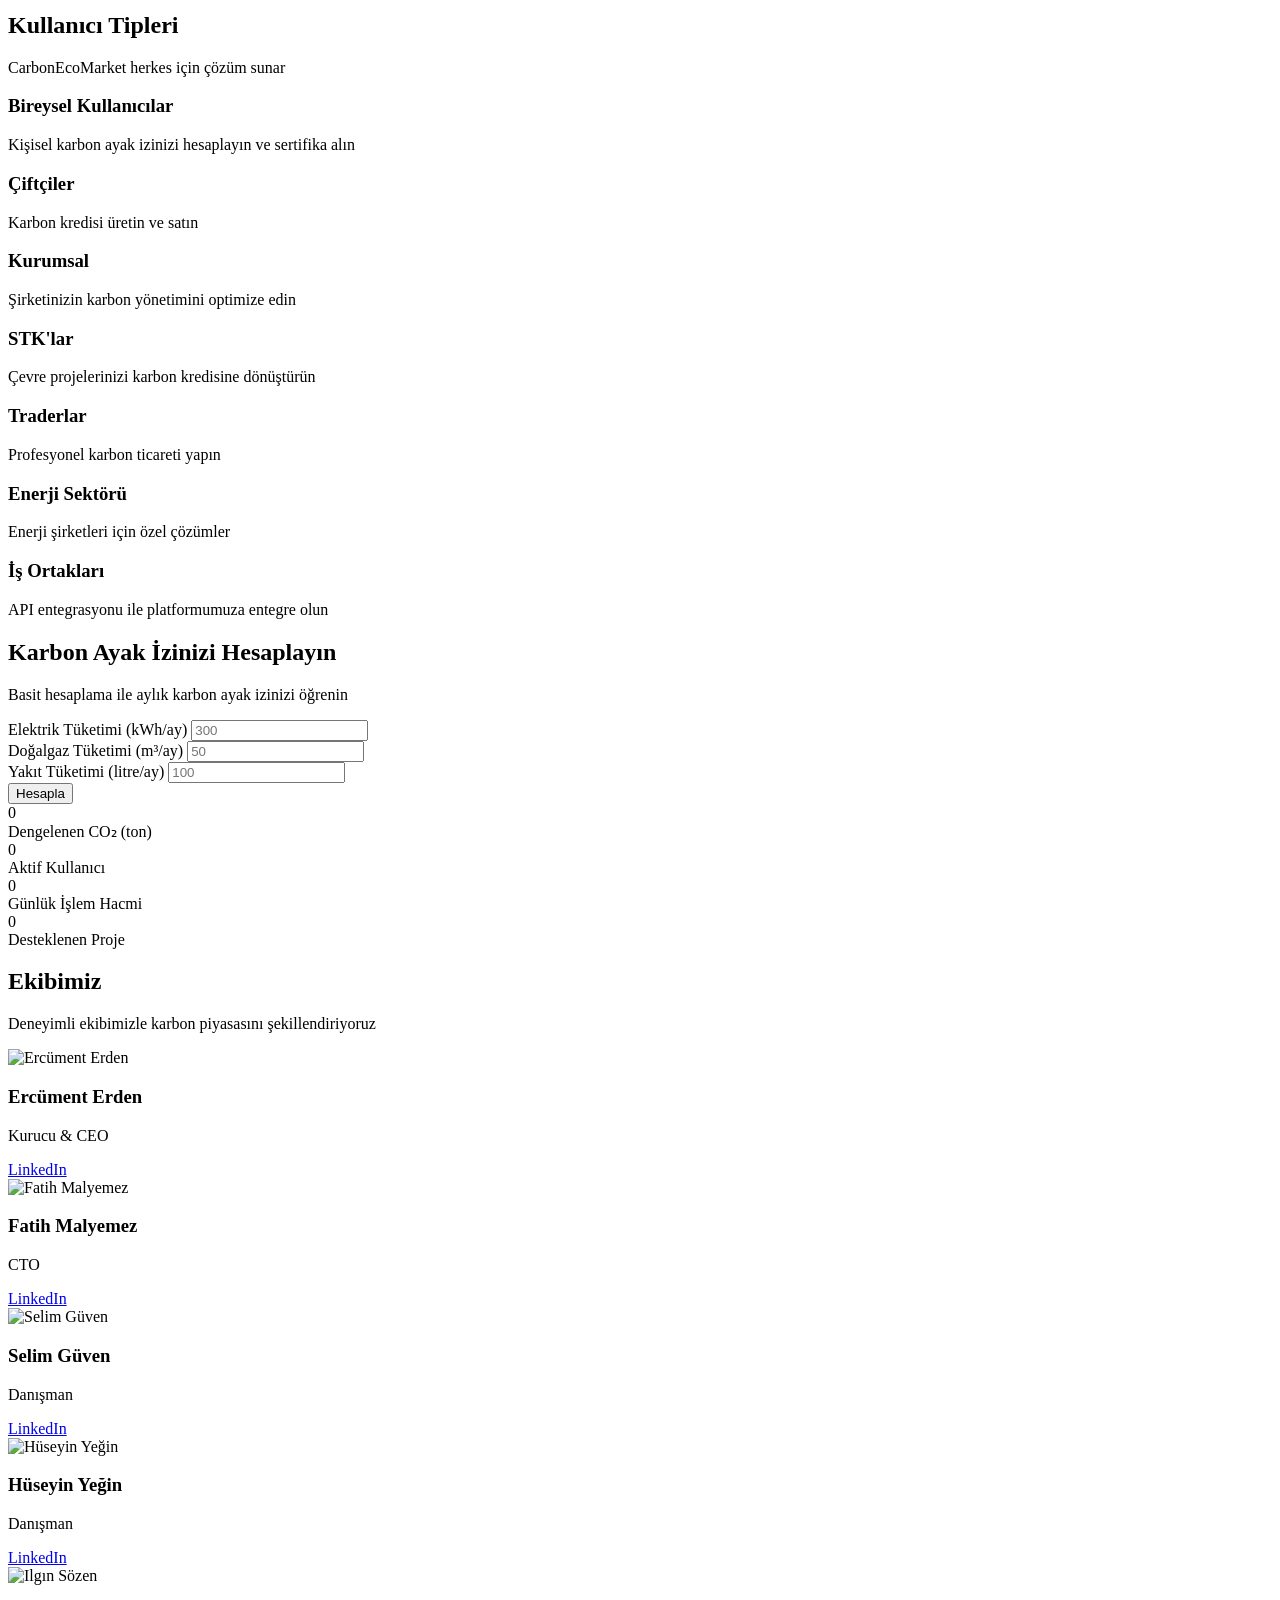
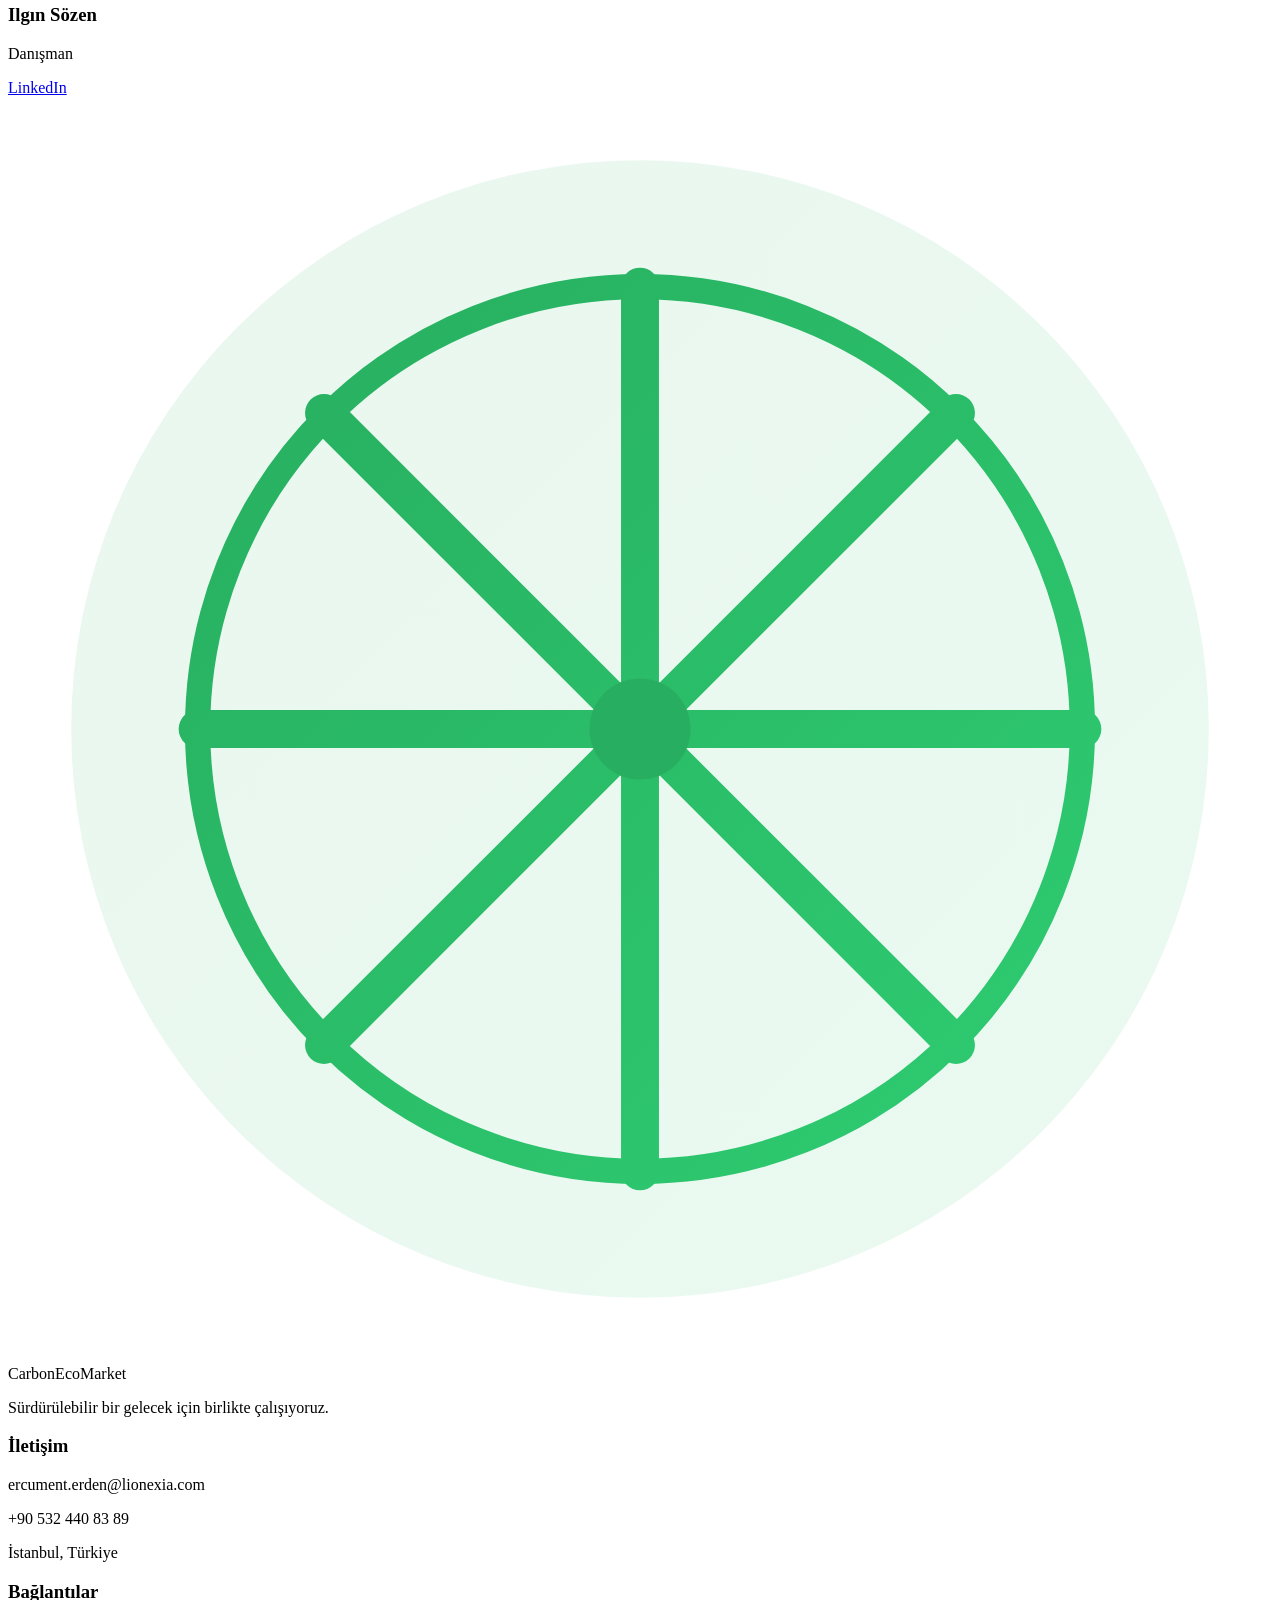
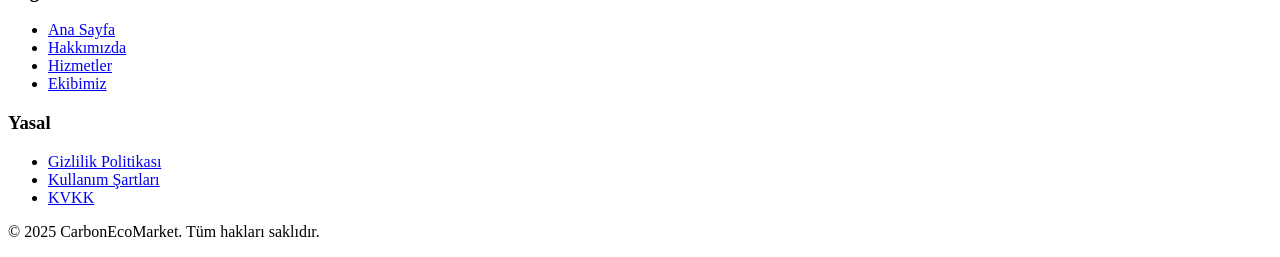
==== commit b823e823: "Add initial HTML structure for CarbonEcoMarket" ====
--- a/index.html
+++ b/index.html
@@ -3,1231 +3,286 @@
 <head>
     <meta charset="UTF-8">
     <meta name="viewport" content="width=device-width, initial-scale=1.0">
-    <meta name="description" content="CarbonEcoMarket - Dünyanın ilk hibrit karbon borsası">
-    <title>CarbonEcoMarket | Dünyanın İlk Hibrit Karbon Borsası</title>
-    <link rel="stylesheet" href="styles.css">
-    <link rel="preconnect" href="https://fonts.googleapis.com">
-    <link href="https://fonts.googleapis.com/css2?family=Inter:wght@300;400;500;600;700;800&display=swap" rel="stylesheet">
-    <link rel="stylesheet" href="https://cdnjs.cloudflare.com/ajax/libs/font-awesome/6.5.1/css/all.min.css" integrity="sha512-DTOQO9RWCH3ppGqcWaEA1BIZOC6xxalwEsw9c2QQeAIftl+Vegovlnee1c9QX4TctnWMn13TZye+giMm8e2LwA==" crossorigin="anonymous" referrerpolicy="no-referrer" />
+    <title>CarbonEcoMarket - Küresel Karbon Pazar Yeri</title>
+    <meta name="description" content="Karbon ayak izinizi hesaplayın, sertifika alın, sürdürülebilir geleceğe katkı sağlayın">
+    <link rel="stylesheet" href="css/style.css">
+    <link rel="stylesheet" href="css/responsive.css">
 </head>
 <body>
-    
     <!-- Navigation -->
     <nav class="navbar">
-        <div class="container">
-            <div class="nav-brand">
-                <svg class="logo-icon" width="40" height="40" viewBox="0 0 40 40">
-                    <circle cx="20" cy="20" r="18" fill="#27ae60" opacity="0.1"/>
-                    <path d="M20 8 L20 32 M12 20 L28 20 M15 15 L25 25 M25 15 L15 25" 
-                          stroke="#27ae60" stroke-width="2" stroke-linecap="round"/>
-                </svg>
-                <span class="brand-name">CarbonEcoMarket</span>
-            </div>
-            <div class="nav-links">
-                <a href="#platform">Platform</a>
-                <a href="#market">Pazar</a>
-                <a href="#team">Ekip</a>
-                <a href="#contact">İletişim</a>
-                <a href="/invest" class="btn-invest">Yatırımcılar</a>
-            </div>
-            <button class="mobile-menu-btn">
-                <span></span>
-                <span></span>
-                <span></span>
-            </button>
+        <div class="nav-container">
+            <div class="logo">
+                <img src="images/logo.svg" alt="CarbonEcoMarket">
+                <span>CarbonEcoMarket</span>
+            </div>
+            <ul class="nav-menu">
+                <li><a href="#home">Ana Sayfa</a></li>
+                <li><a href="#about">Hakkımızda</a></li>
+                <li><a href="#services">Hizmetler</a></li>
+                <li><a href="#calculator">Hesaplayıcı</a></li>
+                <li><a href="#team">Ekibimiz</a></li>
+                <li><a href="#contact">İletişim</a></li>
+            </ul>
+            <div class="nav-actions">
+                <div class="language-switcher">
+                    <button class="lang-btn active" data-lang="tr">TR</button>
+                    <button class="lang-btn" data-lang="en">EN</button>
+                </div>
+                <a href="#" class="btn btn-login">Giriş Yap</a>
+                <a href="#" class="btn btn-primary">Üye Ol</a>
+            </div>
         </div>
     </nav>
 
     <!-- Hero Section -->
-    <section class="hero">
-        <div class="hero-background">
-            <div class="gradient-orb orb-1"></div>
-            <div class="gradient-orb orb-2"></div>
-            <div class="gradient-orb orb-3"></div>
-        </div>
-        <div class="container hero-content">
-            <div class="hero-badge">
-                <svg width="16" height="16" viewBox="0 0 16 16">
-                    <path d="M8 0L10 6L16 6L11 10L13 16L8 12L3 16L5 10L0 6L6 6Z" fill="#27ae60"/>
-                </svg>
-                <span><i class="fas fa-rocket" style="color: #f1c40f;"></i> Unicorn Trajectory | 2026 CBAM Ready</span>
-            </div>
-            <h1 class="hero-title">
-                <i class="fas fa-globe" style="font-size: 4rem; display: block; margin-bottom: 1rem; color: #27ae60;"></i>
-                Dünyanın İlk<br/>
-                <span class="gradient-text">Hibrit Karbon Borsası</span>
-            </h1>
-            <p class="hero-subtitle">
-                <strong style="color: #f1c40f; font-size: 1.2rem;">$70B global pazar</strong> | <strong style="color: #27ae60;">Blockchain + AI</strong> güvenli ticaret<br/>
-                15.000+ Türk ihracatçı için CBAM uyumlu, şeffaf, ve doğrulanmış karbon ticareti.<br/>
-                <span style="color: #e67e22; font-weight: 700;">2032'de $1.2B+ değerleme hedefi</span>
-            </p>
-            <div class="hero-cta">
-                <a href="#contact" class="btn btn-primary" style="font-size: 1.1rem; padding: 1rem 2.5rem;">Pilot Programa Katılın</a>
-                <a href="/invest" class="btn btn-secondary" style="font-size: 1.1rem; padding: 1rem 2.5rem;">Yatırım Fırsatı <i class="fas fa-rocket"></i></a>
-            </div>
-            <div class="hero-stats">
-                <div class="stat-item">
-                    <div class="stat-number">$70B</div>
-                    <div class="stat-label">Global Pazar</div>
-                    <div style="font-size: 0.8rem; color: #27ae60; margin-top: 0.5rem; font-weight: 600;">2030 TAM</div>
-                </div>
-                <div class="stat-item">
-                    <div class="stat-number">15K+</div>
-                    <div class="stat-label">Hedef Firma</div>
-                    <div style="font-size: 0.8rem; color: #27ae60; margin-top: 0.5rem; font-weight: 600;">TR CBAM Risk</div>
-                </div>
-                <div class="stat-item">
-                    <div class="stat-number">2026</div>
-                    <div class="stat-label">CBAM Başlangıcı</div>
-                    <div style="font-size: 0.8rem; color: #e74c3c; margin-top: 0.5rem; font-weight: 600;">Zorunlu</div>
-                </div>
-                <div class="stat-item">
-                    <div class="stat-number">$1.2B</div>
-                    <div class="stat-label">Unicorn Hedef</div>
-                    <div style="font-size: 0.8rem; color: #f1c40f; margin-top: 0.5rem; font-weight: 600;">7 yıl</div>
-                </div>
-            </div>
-        </div>
-    </section>
-
-    <!-- Problem Section -->
-    <section class="problem-section">
+    <section id="home" class="hero">
+        <div class="hero-background"></div>
+        <div class="container">
+            <div class="hero-content">
+                <h1 class="hero-title">Küresel Karbon Pazar Yeri</h1>
+                <p class="hero-subtitle">Karbon ayak izinizi hesaplayın, sertifika alın, sürdürülebilir geleceğe katkı sağlayın</p>
+                <div class="hero-actions">
+                    <a href="#calculator" class="btn btn-primary btn-large">
+                        <i class="fas fa-rocket"></i>
+                        Hemen Başla
+                    </a>
+                    <a href="#contact" class="btn btn-secondary btn-large">
+                        <i class="fas fa-chart-line"></i>
+                        Kurumsal Demo
+                    </a>
+                </div>
+            </div>
+        </div>
+    </section>
+
+    <!-- User Types -->
+    <section id="services" class="user-types">
         <div class="container">
             <div class="section-header">
-                <span class="section-tag">Sorun</span>
-                <h2>2026'da Büyük Değişim Geliyor</h2>
-                <p>AB Carbon Border Adjustment Mechanism (CBAM) ile Türk ihracatçılar karşı karşıya</p>
-            </div>
-            <div class="problem-grid">
-                <div class="problem-card urgent">
-                    <div class="problem-icon"><i class="fas fa-exclamation-triangle"></i></div>
-                    <h3>15.000+ Firma Etkilenecek</h3>
-                    <p>Çelik, çimento, gübre, elektrik ve alüminyum sektörlerinde faaliyet gösteren tüm ihracatçılar CBAM raporlaması yapmak zorunda.</p>
-                </div>
-                <div class="problem-card">
-                    <div class="problem-icon"><i class="fas fa-chart-line"></i></div>
-                    <h3>Karmaşık Hesaplama</h3>
-                    <p>Scope 1, 2, 3 emisyonlarının hesaplanması, tedarik zinciri izlenmesi ve doğrulaması manuel süreçlerle neredeyse imkansız.</p>
-                </div>
-                <div class="problem-card">
-                    <div class="problem-icon"><i class="fas fa-money-bill-wave"></i></div>
-                    <h3>Yüksek Ceza Riski</h3>
-                    <p>Hatalı veya geç raporlama durumunda ağır mali cezalar ve AB pazarından dışlanma riski.</p>
-                </div>
-                <div class="problem-card">
-                    <div class="problem-icon"><i class="fas fa-search"></i></div>
-                    <h3>Doğrulama Sorunu</h3>
-                    <p>Mevcut çözümler parçalı, pahalı ve AB standartlarında şeffaf doğrulama sunmuyor.</p>
-                </div>
-            </div>
-        </div>
-    </section>
-
-    <!-- Unicorn Vision Section -->
-    <section style="padding: 6rem 2rem; background: linear-gradient(135deg, #667eea 0%, #764ba2 100%);">
-        <div class="container">
-            <div style="text-align: center; margin-bottom: 4rem;">
-                <span style="background: rgba(255,255,255,0.2); color: white; padding: 0.5rem 1.5rem; border-radius: 50px; font-weight: 600; font-size: 0.9rem; display: inline-block; margin-bottom: 1.5rem;">UNICORN VISION</span>
-                <h2 style="color: white; font-size: 3rem; margin-bottom: 1rem;">
-                    <i class="fas fa-crown" style="font-size: 4rem; display: block; margin-bottom: 1rem; color: #f1c40f;"></i>
-                    Karbon Piyasasının<br/>Global Lideri Olma Yolunda
-                </h2>
-                <p style="color: rgba(255,255,255,0.9); font-size: 1.3rem; max-width: 800px; margin: 0 auto; line-height: 1.8;">
-                    $70B global pazarda <strong>2032'de $1.2B+</strong> değerleme hedefiyle,<br/>
-                    karbon ticaretinin <strong>önde gelen unicorn'u</strong> olmayı hedefliyoruz.
-                </p>
-            </div>
-
-            <div style="display: grid; grid-template-columns: repeat(auto-fit, minmax(280px, 1fr)); gap: 2rem; margin-bottom: 4rem;">
-                <div style="background: rgba(255,255,255,0.15); backdrop-filter: blur(20px); border: 2px solid rgba(255,255,255,0.3); border-radius: 25px; padding: 3rem; text-align: center;">
-                    <i class="fas fa-globe-americas" style="font-size: 3.5rem; margin-bottom: 1rem; color: #27ae60;"></i>
-                    <div style="color: white; font-size: 2.5rem; font-weight: 900; margin-bottom: 0.5rem;">$70B</div>
-                    <div style="color: white; font-weight: 700; font-size: 1.2rem; margin-bottom: 1rem;">Global TAM</div>
-                    <div style="color: rgba(255,255,255,0.85); line-height: 1.6;">2030'da karbon piyasası $70B'a ulaşacak. CBAM ve ETS ile zorunlu piyasalar büyüyor.</div>
-                </div>
-                <div style="background: rgba(255,255,255,0.15); backdrop-filter: blur(20px); border: 2px solid rgba(255,255,255,0.3); border-radius: 25px; padding: 3rem; text-align: center;">
-                    <i class="fas fa-rocket" style="font-size: 3.5rem; margin-bottom: 1rem; color: #f1c40f;"></i>
-                    <div style="color: #f1c40f; font-size: 2.5rem; font-weight: 900; margin-bottom: 0.5rem;">133x</div>
-                    <div style="color: white; font-weight: 700; font-size: 1.2rem; margin-bottom: 1rem;">ROI Potansiyeli</div>
-                    <div style="color: rgba(255,255,255,0.85); line-height: 1.6;">Seed'den unicorn'a 7 yılda 133x getiri potansiyeli ile yatırımcılar için muazzam fırsat.</div>
-                </div>
-                <div style="background: rgba(255,255,255,0.15); backdrop-filter: blur(20px); border: 2px solid rgba(255,255,255,0.3); border-radius: 25px; padding: 3rem; text-align: center;">
-                    <i class="fas fa-bolt" style="font-size: 3.5rem; margin-bottom: 1rem; color: #f39c12;"></i>
-                    <div style="color: white; font-size: 2.5rem; font-weight: 900; margin-bottom: 0.5rem;">2026</div>
-                    <div style="color: white; font-weight: 700; font-size: 1.2rem; margin-bottom: 1rem;">Perfect Timing</div>
-                    <div style="color: rgba(255,255,255,0.85); line-height: 1.6;">CBAM zorunluluğu 2026'da başlıyor. First-mover advantage ile pazara liderlik ediyoruz.</div>
-                </div>
-            </div>
-
-            <div style="background: rgba(255,255,255,0.1); backdrop-filter: blur(20px); border-radius: 30px; padding: 3rem; border: 2px solid rgba(255,255,255,0.2);">
-                <h3 style="color: white; text-align: center; font-size: 2rem; margin-bottom: 2rem;">7 Yıllık Yol Haritası</h3>
-                <div style="display: grid; grid-template-columns: repeat(auto-fit, minmax(180px, 1fr)); gap: 1.5rem;">
-                    <div style="text-align: center;">
-                        <div style="background: rgba(39,174,96,0.3); width: 80px; height: 80px; border-radius: 50%; display: flex; align-items: center; justify-content: center; margin: 0 auto 1rem; border: 3px solid #27ae60;">
-                            <i class="fas fa-seedling" style="font-size: 2rem; color: #27ae60;"></i>
-                        </div>
-                        <div style="color: white; font-weight: 700; margin-bottom: 0.5rem;">2025</div>
-                        <div style="color: rgba(255,255,255,0.8); font-size: 0.9rem;">Seed | $9M</div>
-                    </div>
-                    <div style="text-align: center;">
-                        <div style="background: rgba(52,152,219,0.3); width: 80px; height: 80px; border-radius: 50%; display: flex; align-items: center; justify-content: center; margin: 0 auto 1rem; border: 3px solid #3498db;">
-                            <i class="fas fa-rocket" style="font-size: 2rem; color: #3498db;"></i>
-                        </div>
-                        <div style="color: white; font-weight: 700; margin-bottom: 0.5rem;">2027</div>
-                        <div style="color: rgba(255,255,255,0.8); font-size: 0.9rem;">Series A | $75M</div>
-                    </div>
-                    <div style="text-align: center;">
-                        <div style="background: rgba(155,89,182,0.3); width: 80px; height: 80px; border-radius: 50%; display: flex; align-items: center; justify-content: center; margin: 0 auto 1rem; border: 3px solid #9b59b6;">
-                            <i class="fas fa-chart-line" style="font-size: 2rem; color: #9b59b6;"></i>
-                        </div>
-                        <div style="color: white; font-weight: 700; margin-bottom: 0.5rem;">2029</div>
-                        <div style="color: rgba(255,255,255,0.8); font-size: 0.9rem;">Series B | $300M</div>
-                    </div>
-                    <div style="text-align: center;">
-                        <div style="background: rgba(231,76,60,0.3); width: 80px; height: 80px; border-radius: 50%; display: flex; align-items: center; justify-content: center; margin: 0 auto 1rem; border: 3px solid #e74c3c;">
-                            <i class="fas fa-fire" style="font-size: 2rem; color: #e74c3c;"></i>
-                        </div>
-                        <div style="color: white; font-weight: 700; margin-bottom: 0.5rem;">2031</div>
-                        <div style="color: rgba(255,255,255,0.8); font-size: 0.9rem;">Series C | $750M</div>
-                    </div>
-                    <div style="text-align: center;">
-                        <div style="background: rgba(241,196,15,0.3); width: 90px; height: 90px; border-radius: 50%; display: flex; align-items: center; justify-content: center; margin: 0 auto 1rem; border: 4px solid #f1c40f;">
-                            <i class="fas fa-crown" style="font-size: 2.5rem; color: #f1c40f;"></i>
-                        </div>
-                        <div style="color: #f1c40f; font-weight: 900; margin-bottom: 0.5rem; font-size: 1.2rem;">2032</div>
-                        <div style="color: white; font-size: 0.95rem; font-weight: 700;">UNICORN | $1.2B+</div>
-                    </div>
-                </div>
-            </div>
-        </div>
-    </section>
-
-    <!-- Visual Showcase Section -->
-    <section class="visual-showcase">
+                <h2>Kullanıcı Tipleri</h2>
+                <p>CarbonEcoMarket herkes için çözüm sunar</p>
+            </div>
+            <div class="user-grid">
+                <div class="user-card">
+                    <div class="user-icon">
+                        <i class="fas fa-user-friends"></i>
+                    </div>
+                    <h3>Bireysel Kullanıcılar</h3>
+                    <p>Kişisel karbon ayak izinizi hesaplayın ve sertifika alın</p>
+                </div>
+                <div class="user-card">
+                    <div class="user-icon">
+                        <i class="fas fa-seedling"></i>
+                    </div>
+                    <h3>Çiftçiler</h3>
+                    <p>Karbon kredisi üretin ve satın</p>
+                </div>
+                <div class="user-card">
+                    <div class="user-icon">
+                        <i class="fas fa-building"></i>
+                    </div>
+                    <h3>Kurumsal</h3>
+                    <p>Şirketinizin karbon yönetimini optimize edin</p>
+                </div>
+                <div class="user-card">
+                    <div class="user-icon">
+                        <i class="fas fa-hands-helping"></i>
+                    </div>
+                    <h3>STK'lar</h3>
+                    <p>Çevre projelerinizi karbon kredisine dönüştürün</p>
+                </div>
+                <div class="user-card">
+                    <div class="user-icon">
+                        <i class="fas fa-chart-line"></i>
+                    </div>
+                    <h3>Traderlar</h3>
+                    <p>Profesyonel karbon ticareti yapın</p>
+                </div>
+                <div class="user-card">
+                    <div class="user-icon">
+                        <i class="fas fa-bolt"></i>
+                    </div>
+                    <h3>Enerji Sektörü</h3>
+                    <p>Enerji şirketleri için özel çözümler</p>
+                </div>
+                <div class="user-card">
+                    <div class="user-icon">
+                        <i class="fas fa-handshake"></i>
+                    </div>
+                    <h3>İş Ortakları</h3>
+                    <p>API entegrasyonu ile platformumuza entegre olun</p>
+                </div>
+            </div>
+        </div>
+    </section>
+
+    <!-- Calculator -->
+    <section id="calculator" class="calculator">
         <div class="container">
             <div class="section-header">
-                <span class="section-tag">Neden CarbonEcoMarket?</span>
-                <h2>Sürdürülebilir Gelecek için Teknoloji</h2>
-                <p>Blockchain, IoT ve AI ile karbon piyasasını demokratikleştiriyoruz</p>
-            </div>
-            <div class="showcase-grid">
-                <div class="showcase-card">
-                    <div class="showcase-image">
-                        <img src="/images/sustainability-1.svg" alt="Sürdürülebilirlik ve Yenilenebilir Enerji" loading="lazy">
-                    </div>
-                    <div class="showcase-content">
-                        <h3><i class="fas fa-leaf" style="color: #27ae60;"></i> Sürdürülebilir Ekosistem</h3>
-                        <p>Gerçek çevre etkisi yaratan, blockchain doğrulamalı karbon kredileri. Her işlem şeffaf, her kredi izlenebilir.</p>
-                    </div>
-                </div>
-                <div class="showcase-card">
-                    <div class="showcase-image">
-                        <img src="/images/investment-1.svg" alt="Yatırım ve Büyüme Fırsatları" loading="lazy">
-                    </div>
-                    <div class="showcase-content">
-                        <h3><i class="fas fa-chart-line" style="color: #3498db;"></i> Unicorn Potansiyeli</h3>
-                        <p>$70B global karbon piyasasında, 2026 CBAM zorunluluğu ile <strong>$1.2B+ değerleme hedefi</strong>. İlk girenlere 133x ROI potansiyeli.</p>
-                    </div>
-                </div>
-                <div class="showcase-card">
-                    <div class="showcase-image">
-                        <img src="/images/team-collaboration.svg" alt="Dünya Klasında Ekip" loading="lazy">
-                    </div>
-                    <div class="showcase-content">
-                        <h3><i class="fas fa-users" style="color: #9b59b6;"></i> Dünya Klasında Takım</h3>
-                        <p>ACWA Power, Borusan EnBW, ÇEKÜL'den C-level danışmanlar. 100+ yıl birleşik sektör tecrübesi ve güçlü network.</p>
-                    </div>
-                </div>
-            </div>
-        </div>
-    </section>
-
-    <!-- Solution Section -->
-    <section class="solution-section">
+                <h2>Karbon Ayak İzinizi Hesaplayın</h2>
+                <p>Basit hesaplama ile aylık karbon ayak izinizi öğrenin</p>
+            </div>
+            <div class="calculator-widget">
+                <div class="calc-form">
+                    <div class="form-group">
+                        <label for="electricity">Elektrik Tüketimi (kWh/ay)</label>
+                        <input type="number" id="electricity" placeholder="300">
+                    </div>
+                    <div class="form-group">
+                        <label for="gas">Doğalgaz Tüketimi (m³/ay)</label>
+                        <input type="number" id="gas" placeholder="50">
+                    </div>
+                    <div class="form-group">
+                        <label for="fuel">Yakıt Tüketimi (litre/ay)</label>
+                        <input type="number" id="fuel" placeholder="100">
+                    </div>
+                    <button class="btn btn-primary btn-large" id="calculate-btn">
+                        <i class="fas fa-calculator"></i>
+                        Hesapla
+                    </button>
+                </div>
+                <div class="calc-result" id="calc-result"></div>
+            </div>
+        </div>
+    </section>
+
+    <!-- Statistics -->
+    <section class="statistics">
+        <div class="container">
+            <div class="stats-grid">
+                <div class="stat-item">
+                    <div class="stat-number" data-target="12500">0</div>
+                    <div class="stat-label">Dengelenen CO₂ (ton)</div>
+                </div>
+                <div class="stat-item">
+                    <div class="stat-number" data-target="8500">0</div>
+                    <div class="stat-label">Aktif Kullanıcı</div>
+                </div>
+                <div class="stat-item">
+                    <div class="stat-number" data-target="2500000">0</div>
+                    <div class="stat-label">Günlük İşlem Hacmi</div>
+                </div>
+                <div class="stat-item">
+                    <div class="stat-number" data-target="156">0</div>
+                    <div class="stat-label">Desteklenen Proje</div>
+                </div>
+            </div>
+        </div>
+    </section>
+
+    <!-- Team Section -->
+    <section id="team" class="team">
         <div class="container">
             <div class="section-header">
-                <span class="section-tag">Çözüm</span>
-                <h2>Tek Platform, Tüm İhtiyaçlar</h2>
-                <p>CBAM uyumluluğundan karbon ticaretine kadar end-to-end çözüm</p>
-            </div>
-            <div class="solution-visual">
-                <div class="platform-diagram">
-                    <div class="diagram-center">
-                        <div class="center-node">
-                            <svg width="60" height="60" viewBox="0 0 60 60">
-                                <circle cx="30" cy="30" r="28" fill="#27ae60"/>
-                                <text x="30" y="35" text-anchor="middle" fill="white" font-size="12" font-weight="bold">CBAM</text>
-                            </svg>
-                            <span>CarbonEcoMarket</span>
-                        </div>
-                    </div>
-                    <div class="diagram-nodes">
-                        <div class="node node-1">
-                            <div class="node-icon"><i class="fas fa-building"></i></div>
-                            <span>Enterprise</span>
-                        </div>
-                        <div class="node node-2">
-                            <div class="node-icon"><i class="fas fa-tractor"></i></div>
-                            <span>Çiftçiler</span>
-                        </div>
-                        <div class="node node-3">
-                            <div class="node-icon"><i class="fas fa-user"></i></div>
-                            <span>Bireyler</span>
-                        </div>
-                        <div class="node node-4">
-                            <div class="node-icon"><i class="fas fa-chart-bar"></i></div>
-                            <span>Traders</span>
-                        </div>
-                        <div class="node node-5">
-                            <div class="node-icon"><i class="fas fa-leaf"></i></div>
-                            <span>STK</span>
-                        </div>
-                        <div class="node node-6">
-                            <div class="node-icon"><i class="fas fa-bolt"></i></div>
-                            <span>Enerji</span>
-                        </div>
-                    </div>
-                </div>
-            </div>
-        </div>
-    </section>
-
-    <!-- Platform Features -->
-    <section id="platform" class="features-section">
-        <div class="container">
-            <div class="section-header">
-                <span class="section-tag">Platform</span>
-                <h2>6 Taraflı Ekosistem</h2>
-                <p>Her paydaş için özel çözümler</p>
-            </div>
-            <div class="features-tabs">
-                <button class="tab-btn active" data-tab="enterprise"><i class="fas fa-building"></i> Enterprise</button>
-                <button class="tab-btn" data-tab="farm"><i class="fas fa-tractor"></i> Çiftçiler</button>
-                <button class="tab-btn" data-tab="individual"><i class="fas fa-user"></i> Bireyler</button>
-                <button class="tab-btn" data-tab="trader"><i class="fas fa-chart-bar"></i> Traders</button>
-                <button class="tab-btn" data-tab="ngo"><i class="fas fa-leaf"></i> STK</button>
-                <button class="tab-btn" data-tab="energy"><i class="fas fa-bolt"></i> Enerji</button>
-            </div>
-            <div class="features-content">
-                <!-- Enterprise Tab -->
-                <div class="tab-content active" id="enterprise">
-                    <div class="feature-showcase">
-                        <div class="feature-text">
-                            <h3>Kurumsal CBAM Compliance Hub</h3>
-                            <ul class="feature-list">
-                                <li>
-                                    <svg width="20" height="20" viewBox="0 0 20 20">
-                                        <circle cx="10" cy="10" r="10" fill="#27ae60"/>
-                                        <path d="M6 10 L9 13 L14 7" stroke="white" stroke-width="2" fill="none"/>
-                                    </svg>
-                                    <span><strong>Otomatik Karbon Ayak İzi Hesaplama:</strong> Scope 1, 2, 3 emisyonları AI ile otomatik hesaplanır</span>
-                                </li>
-                                <li>
-                                    <svg width="20" height="20" viewBox="0 0 20 20">
-                                        <circle cx="10" cy="10" r="10" fill="#27ae60"/>
-                                        <path d="M6 10 L9 13 L14 7" stroke="white" stroke-width="2" fill="none"/>
-                                    </svg>
-                                    <span><strong>ERP/MES Entegrasyonu:</strong> SAP, Oracle, IFS ile seamless bağlantı</span>
-                                </li>
-                                <li>
-                                    <svg width="20" height="20" viewBox="0 0 20 20">
-                                        <circle cx="10" cy="10" r="10" fill="#27ae60"/>
-                                        <path d="M6 10 L9 13 L14 7" stroke="white" stroke-width="2" fill="none"/>
-                                    </svg>
-                                    <span><strong>CBAM Raporlama:</strong> AB formatında otomatik raporlar</span>
-                                </li>
-                                <li>
-                                    <svg width="20" height="20" viewBox="0 0 20 20">
-                                        <circle cx="10" cy="10" r="10" fill="#27ae60"/>
-                                        <path d="M6 10 L9 13 L14 7" stroke="white" stroke-width="2" fill="none"/>
-                                    </svg>
-                                    <span><strong>Blockchain Doğrulama:</strong> Her veri zincire yazılır, şeffaf</span>
-                                </li>
-                            </ul>
-                            <div class="feature-pricing">
-                                <div class="pricing-badge">Fiyatlandırma</div>
-                                <p><strong>SME:</strong> $500-1K/ay &nbsp;|&nbsp; <strong>Mid:</strong> $2-5K/ay &nbsp;|&nbsp; <strong>Enterprise:</strong> $10-30K/ay</p>
-                            </div>
-                        </div>
-                        <div class="feature-visual">
-                            <div class="dashboard-mockup">
-                                <div class="mockup-header">
-                                    <div class="mockup-dot"></div>
-                                    <div class="mockup-dot"></div>
-                                    <div class="mockup-dot"></div>
-                                </div>
-                                <div class="mockup-content">
-                                    <div class="mockup-chart">
-                                        <div class="chart-bar" style="height: 60%"></div>
-                                        <div class="chart-bar" style="height: 80%"></div>
-                                        <div class="chart-bar" style="height: 45%"></div>
-                                        <div class="chart-bar" style="height: 90%"></div>
-                                    </div>
-                                    <div class="mockup-stats">
-                                        <div class="stat-box">
-                                            <span class="stat-value">1,245 ton</span>
-                                            <span class="stat-label">Scope 1</span>
-                                        </div>
-                                        <div class="stat-box">
-                                            <span class="stat-value">3,678 ton</span>
-                                            <span class="stat-label">Scope 2</span>
-                                        </div>
-                                    </div>
-                                </div>
-                            </div>
-                        </div>
-                    </div>
-                </div>
-
-                <!-- Farm Tab -->
-                <div class="tab-content" id="farm">
-                    <div class="feature-showcase">
-                        <div class="feature-text">
-                            <h3>IoT Destekli Çiftçi Modülü</h3>
-                            <ul class="feature-list">
-                                <li>
-                                    <svg width="20" height="20" viewBox="0 0 20 20">
-                                        <circle cx="10" cy="10" r="10" fill="#27ae60"/>
-                                        <path d="M6 10 L9 13 L14 7" stroke="white" stroke-width="2" fill="none"/>
-                                    </svg>
-                                    <span><strong>Toprak Sensörleri:</strong> IoT ile karbon tutumu gerçek zamanlı ölçülür</span>
-                                </li>
-                                <li>
-                                    <svg width="20" height="20" viewBox="0 0 20 20">
-                                        <circle cx="10" cy="10" r="10" fill="#27ae60"/>
-                                        <path d="M6 10 L9 13 L14 7" stroke="white" stroke-width="2" fill="none"/>
-                                    </svg>
-                                    <span><strong>Karbon Kredisi Üretimi:</strong> Çiftçiler karbon kredisi üretip satabilir</span>
-                                </li>
-                                <li>
-                                    <svg width="20" height="20" viewBox="0 0 20 20">
-                                        <circle cx="10" cy="10" r="10" fill="#27ae60"/>
-                                        <path d="M6 10 L9 13 L14 7" stroke="white" stroke-width="2" fill="none"/>
-                                    </svg>
-                                    <span><strong>Token Ödeme:</strong> Elde edilen krediler anında tokenize edilir</span>
-                                </li>
-                                <li>
-                                    <svg width="20" height="20" viewBox="0 0 20 20">
-                                        <circle cx="10" cy="10" r="10" fill="#27ae60"/>
-                                        <path d="M6 10 L9 13 L14 7" stroke="white" stroke-width="2" fill="none"/>
-                                    </svg>
-                                    <span><strong>Kolay Kullanım:</strong> Mobil app, basit arayüz</span>
-                                </li>
-                            </ul>
-                            <div class="feature-pricing">
-                                <div class="pricing-badge">Fiyatlandırma</div>
-                                <p><strong>Sensor Kira:</strong> $50-100/ay/çiftlik</p>
-                            </div>
-                        </div>
-                        <div class="feature-visual">
-                            <div class="iot-mockup">
-                                <div class="sensor-icon">📡</div>
-                                <div class="iot-data">
-                                    <div class="data-row">
-                                        <span>Toprak Karbonu</span>
-                                        <strong>2.4 ton/ha</strong>
-                                    </div>
-                                    <div class="data-row">
-                                        <span>Nem</span>
-                                        <strong>65%</strong>
-                                    </div>
-                                    <div class="data-row">
-                                        <span>Sıcaklık</span>
-                                        <strong>18°C</strong>
-                                    </div>
-                                </div>
-                            </div>
-                        </div>
-                    </div>
-                </div>
-
-                <!-- Individual Tab -->
-                <div class="tab-content" id="individual">
-                    <div class="feature-showcase">
-                        <div class="feature-text">
-                            <h3>Bireysel Karbon Offset</h3>
-                            <ul class="feature-list">
-                                <li>
-                                    <svg width="20" height="20" viewBox="0 0 20 20">
-                                        <circle cx="10" cy="10" r="10" fill="#27ae60"/>
-                                        <path d="M6 10 L9 13 L14 7" stroke="white" stroke-width="2" fill="none"/>
-                                    </svg>
-                                    <span><strong>Kişisel Ayak İzi:</strong> Ulaşım, enerji, gıda bazlı hesaplama</span>
-                                </li>
-                                <li>
-                                    <svg width="20" height="20" viewBox="0 0 20 20">
-                                        <circle cx="10" cy="10" r="10" fill="#27ae60"/>
-                                        <path d="M6 10 L9 13 L14 7" stroke="white" stroke-width="2" fill="none"/>
-                                    </svg>
-                                    <span><strong>Basit Offset:</strong> Karbon kredisi satın al, dengeyi sağla</span>
-                                </li>
-                                <li>
-                                    <svg width="20" height="20" viewBox="0 0 20 20">
-                                        <circle cx="10" cy="10" r="10" fill="#27ae60"/>
-                                        <path d="M6 10 L9 13 L14 7" stroke="white" stroke-width="2" fill="none"/>
-                                    </svg>
-                                    <span><strong>Sertifika:</strong> Karbon nötr sertifikası kazan</span>
-                                </li>
-                            </ul>
-                            <div class="feature-pricing">
-                                <div class="pricing-badge">Fiyatlandırma</div>
-                                <p><strong>Ortalama:</strong> $75-150/yıl/kişi</p>
-                            </div>
-                        </div>
-                        <div class="feature-visual">
-                            <div class="mobile-mockup">
-                                <div class="mobile-screen">
-                                    <div class="carbon-circle">
-                                        <div class="circle-value">8.2</div>
-                                        <div class="circle-label">ton CO₂/yıl</div>
-                                    </div>
-                                    <button class="offset-btn">Dengelemek İçin 3 Ağaç</button>
-                                </div>
-                            </div>
-                        </div>
-                    </div>
-                </div>
-
-                <!-- Trader Tab -->
-                <div class="tab-content" id="trader">
-                    <div class="feature-showcase">
-                        <div class="feature-text">
-                            <h3>Karbon Kredisi Ticaret Platformu</h3>
-                            <ul class="feature-list">
-                                <li>
-                                    <svg width="20" height="20" viewBox="0 0 20 20">
-                                        <circle cx="10" cy="10" r="10" fill="#27ae60"/>
-                                        <path d="M6 10 L9 13 L14 7" stroke="white" stroke-width="2" fill="none"/>
-                                    </svg>
-                                    <span><strong>Gerçek Zamanlı Ticaret:</strong> 7/24 alım-satım</span>
-                                </li>
-                                <li>
-                                    <svg width="20" height="20" viewBox="0 0 20 20">
-                                        <circle cx="10" cy="10" r="10" fill="#27ae60"/>
-                                        <path d="M6 10 L9 13 L14 7" stroke="white" stroke-width="2" fill="none"/>
-                                    </svg>
-                                    <span><strong>AI Fiyatlama:</strong> Arz-talep analizi ile dinamik fiyat</span>
-                                </li>
-                                <li>
-                                    <svg width="20" height="20" viewBox="0 0 20 20">
-                                        <circle cx="10" cy="10" r="10" fill="#27ae60"/>
-                                        <path d="M6 10 L9 13 L14 7" stroke="white" stroke-width="2" fill="none"/>
-                                    </svg>
-                                    <span><strong>Portföy Yönetimi:</strong> Multi-asset tracking</span>
-                                </li>
-                            </ul>
-                            <div class="feature-pricing">
-                                <div class="pricing-badge">Komisyon</div>
-                                <p><strong>Platform Fee:</strong> %2-8 (işlem bazlı)</p>
-                            </div>
-                        </div>
-                        <div class="feature-visual">
-                            <div class="trading-mockup">
-                                <div class="price-chart">
-                                    <div class="chart-line"></div>
-                                    <span class="price-tag">$32.50/ton</span>
-                                </div>
-                            </div>
-                        </div>
-                    </div>
-                </div>
-
-                <!-- NGO Tab -->
-                <div class="tab-content" id="ngo">
-                    <div class="feature-showcase">
-                        <div class="feature-text">
-                            <h3>STK & Akademi Portalı</h3>
-                            <ul class="feature-list">
-                                <li>
-                                    <svg width="20" height="20" viewBox="0 0 20 20">
-                                        <circle cx="10" cy="10" r="10" fill="#27ae60"/>
-                                        <path d="M6 10 L9 13 L14 7" stroke="white" stroke-width="2" fill="none"/>
-                                    </svg>
-                                    <span><strong>Denetim Araçları:</strong> Karbon kredisi doğrulama</span>
-                                </li>
-                                <li>
-                                    <svg width="20" height="20" viewBox="0 0 20 20">
-                                        <circle cx="10" cy="10" r="10" fill="#27ae60"/>
-                                        <path d="M6 10 L9 13 L14 7" stroke="white" stroke-width="2" fill="none"/>
-                                    </svg>
-                                    <span><strong>Veri Paylaşımı:</strong> Araştırma için anonim data</span>
-                                </li>
-                            </ul>
-                        </div>
-                    </div>
-                </div>
-
-                <!-- Energy Tab -->
-                <div class="tab-content" id="energy">
-                    <div class="feature-showcase">
-                        <div class="feature-text">
-                            <h3>Yenilenebilir Enerji Modülü</h3>
-                            <ul class="feature-list">
-                                <li>
-                                    <svg width="20" height="20" viewBox="0 0 20 20">
-                                        <circle cx="10" cy="10" r="10" fill="#27ae60"/>
-                                        <path d="M6 10 L9 13 L14 7" stroke="white" stroke-width="2" fill="none"/>
-                                    </svg>
-                                    <span><strong>Karbon Kredisi Üretimi:</strong> Rüzgar, güneş santralleri için</span>
-                                </li>
-                                <li>
-                                    <svg width="20" height="20" viewBox="0 0 20 20">
-                                        <circle cx="10" cy="10" r="10" fill="#27ae60"/>
-                                        <path d="M6 10 L9 13 L14 7" stroke="white" stroke-width="2" fill="none"/>
-                                    </svg>
-                                    <span><strong>Tokenizasyon:</strong> Her MWh için karbon kredisi</span>
-                                </li>
-                            </ul>
-                        </div>
-                    </div>
-                </div>
-            </div>
-        </div>
-    </section>
-
-    <!-- Technology Stack -->
-    <section class="tech-section">
-        <div class="container">
-            <div class="section-header">
-                <span class="section-tag">Teknoloji</span>
-                <h2>Enterprise-Grade Altyapı</h2>
-            </div>
-            <div class="tech-grid">
-                <div class="tech-card">
-                    <div class="tech-icon">🔗</div>
-                    <h4>Blockchain Registry</h4>
-                    <p>Her karbon kredisi Polygon üzerinde tokenize edilir ve şeffaf şekilde izlenir.</p>
-                </div>
-                <div class="tech-card">
-                    <div class="tech-icon">🤖</div>
-                    <h4>AI Destekli Hesaplama</h4>
-                    <p>Machine learning ile karbon ayak izi otomatik hesaplanır ve fiyat tahmini yapılır.</p>
-                </div>
-                <div class="tech-card">
-                    <div class="tech-icon">🔌</div>
-                    <h4>API-First Mimari</h4>
-                    <p>RESTful API ve Webhook ile kurumsal sistemlere seamless entegrasyon.</p>
-                </div>
-                <div class="tech-card">
-                    <div class="tech-icon">📡</div>
-                    <h4>IoT MRV</h4>
-                    <p>MQTT protokolü ile sensörlerden gerçek zamanlı karbon tutumu ölçümü.</p>
-                </div>
-                <div class="tech-card">
-                    <div class="tech-icon">🛡️</div>
-                    <h4>Enterprise Security</h4>
-                    <p>SOC 2, ISO 27001 uyumlu güvenlik. Keycloak ile IAM.</p>
-                </div>
-                <div class="tech-card">
-                    <div class="tech-icon">☁️</div>
-                    <h4>Scalable Infrastructure</h4>
-                    <p>Kubernetes + Docker ile otomatik ölçeklenebilir mimari.</p>
-                </div>
-            </div>
-        </div>
-    </section>
-
-    <!-- Market Section -->
-    <section id="market" class="market-section">
-        <div class="container">
-            <div class="section-header">
-                <span class="section-tag">Pazar</span>
-                <h2>Devasa Fırsat</h2>
-            </div>
-            <div class="market-stats">
-                <div class="market-stat-large">
-                    <div class="stat-circle">
-                        <svg width="200" height="200" viewBox="0 0 200 200">
-                            <circle cx="100" cy="100" r="90" fill="none" stroke="#e0e0e0" stroke-width="20"/>
-                            <circle cx="100" cy="100" r="90" fill="none" stroke="#27ae60" stroke-width="20" 
-                                    stroke-dasharray="565" stroke-dashoffset="140" transform="rotate(-90 100 100)"/>
-                        </svg>
-                        <div class="stat-center">
-                            <span class="stat-big">$70B</span>
-                            <span class="stat-small">Global TAM</span>
-                        </div>
-                    </div>
-                </div>
-                <div class="market-breakdown">
-                    <div class="breakdown-item">
-                        <div class="breakdown-label">
-                            <span class="dot" style="background: #27ae60"></span>
-                            <span>Türkiye + MENA (SAM)</span>
-                        </div>
-                        <div class="breakdown-value">$5B</div>
-                    </div>
-                    <div class="breakdown-item">
-                        <div class="breakdown-label">
-                            <span class="dot" style="background: #2980b9"></span>
-                            <span>2030 Hedef Pay (SOM)</span>
-                        </div>
-                        <div class="breakdown-value">$400M</div>
-                    </div>
-                    <div class="breakdown-item">
-                        <div class="breakdown-label">
-                            <span class="dot" style="background: #e67e22"></span>
-                            <span>CBAM Etki (TR)</span>
-                        </div>
-                        <div class="breakdown-value">15K+ firma</div>
-                    </div>
-                </div>
-            </div>
-        </div>
-    </section>
-
-    <!-- Partnerships & Pilot Customers Section -->
-    <section style="padding: 6rem 2rem; background: linear-gradient(135deg, #1a1f3a 0%, #0f1229 100%);">
-        <div class="container">
-            <div class="section-header">
-                <span class="section-tag" style="background: rgba(241,196,15,0.2); color: #f1c40f;">PARTNERSHIPS</span>
-                <h2 style="color: white;">12 Letter of Intent + Pilot Pipeline</h2>
-                <p style="color: rgba(255,255,255,0.8);">Kimya, çimento, otomotiv sektörlerinden toplam 50K+ ton/yıl karbon ticareti potansiyeli</p>
-            </div>
-
-            <div style="display: grid; grid-template-columns: repeat(auto-fit, minmax(250px, 1fr)); gap: 2rem; margin-top: 4rem;">
-                <!-- Industry Sectors with LOI -->
-                <div style="background: rgba(255,255,255,0.05); backdrop-filter: blur(10px); border: 2px solid rgba(39,174,96,0.3); border-radius: 20px; padding: 2.5rem; text-align: center;">
-                    <i class="fas fa-industry" style="font-size: 3rem; color: #3498db; margin-bottom: 1.5rem; display: block;"></i>
-                    <h3 style="color: white; font-size: 1.5rem; margin-bottom: 1rem;">Çimento & İnşaat</h3>
-                    <div style="color: #27ae60; font-size: 2rem; font-weight: 900; margin-bottom: 0.5rem;">4 LOI</div>
-                    <p style="color: rgba(255,255,255,0.7); font-size: 0.9rem;">18K+ ton/yıl</p>
-                </div>
-
-                <div style="background: rgba(255,255,255,0.05); backdrop-filter: blur(10px); border: 2px solid rgba(39,174,96,0.3); border-radius: 20px; padding: 2.5rem; text-align: center;">
-                    <i class="fas fa-flask" style="font-size: 3rem; color: #9b59b6; margin-bottom: 1.5rem; display: block;"></i>
-                    <h3 style="color: white; font-size: 1.5rem; margin-bottom: 1rem;">Kimya & Petrokimya</h3>
-                    <div style="color: #27ae60; font-size: 2rem; font-weight: 900; margin-bottom: 0.5rem;">3 LOI</div>
-                    <p style="color: rgba(255,255,255,0.7); font-size: 0.9rem;">15K+ ton/yıl</p>
-                </div>
-
-                <div style="background: rgba(255,255,255,0.05); backdrop-filter: blur(10px); border: 2px solid rgba(39,174,96,0.3); border-radius: 20px; padding: 2.5rem; text-align: center;">
-                    <i class="fas fa-car" style="font-size: 3rem; color: #e74c3c; margin-bottom: 1.5rem; display: block;"></i>
-                    <h3 style="color: white; font-size: 1.5rem; margin-bottom: 1rem;">Otomotiv & Metal</h3>
-                    <div style="color: #27ae60; font-size: 2rem; font-weight: 900; margin-bottom: 0.5rem;">3 LOI</div>
-                    <p style="color: rgba(255,255,255,0.7); font-size: 0.9rem;">12K+ ton/yıl</p>
-                </div>
-
-                <div style="background: rgba(255,255,255,0.05); backdrop-filter: blur(10px); border: 2px solid rgba(39,174,96,0.3); border-radius: 20px; padding: 2.5rem; text-align: center;">
-                    <i class="fas fa-bolt" style="font-size: 3rem; color: #f39c12; margin-bottom: 1.5rem; display: block;"></i>
-                    <h3 style="color: white; font-size: 1.5rem; margin-bottom: 1rem;">Enerji & Gübre</h3>
-                    <div style="color: #27ae60; font-size: 2rem; font-weight: 900; margin-bottom: 0.5rem;">2 LOI</div>
-                    <p style="color: rgba(255,255,255,0.7); font-size: 0.9rem;">8K+ ton/yıl</p>
-                </div>
-            </div>
-
-            <!-- Pilot Pipeline Stats -->
-            <div style="background: rgba(241,196,15,0.1); border: 2px solid rgba(241,196,15,0.3); border-radius: 25px; padding: 3rem; margin-top: 4rem; text-align: center;">
-                <h3 style="color: #f1c40f; font-size: 1.8rem; margin-bottom: 2rem;">Seed Sonrası Pilot Pipeline</h3>
-                <div style="display: grid; grid-template-columns: repeat(auto-fit, minmax(200px, 1fr)); gap: 2rem;">
-                    <div>
-                        <div style="color: white; font-size: 2.5rem; font-weight: 900; margin-bottom: 0.5rem;">25+</div>
-                        <div style="color: rgba(255,255,255,0.8);">Aktif Görüşme</div>
-                    </div>
-                    <div>
-                        <div style="color: white; font-size: 2.5rem; font-weight: 900; margin-bottom: 0.5rem;">10-20</div>
-                        <div style="color: rgba(255,255,255,0.8);">Hedef Pilot Müşteri</div>
-                    </div>
-                    <div>
-                        <div style="color: white; font-size: 2.5rem; font-weight: 900; margin-bottom: 0.5rem;">Q1 2026</div>
-                        <div style="color: rgba(255,255,255,0.8);">MVP Launch</div>
-                    </div>
-                    <div>
-                        <div style="color: white; font-size: 2.5rem; font-weight: 900; margin-bottom: 0.5rem;">50%</div>
-                        <div style="color: rgba(255,255,255,0.8);">İndirim (İlk 20)</div>
-                    </div>
-                </div>
-            </div>
-        </div>
-    </section>
-
-    <!-- Team Section -->
-    <section id="team" class="team-section">
-        <div class="container">
-            <div class="section-header">
-                <span class="section-tag">Ekip</span>
-                <h2>Dünya Klasında Takım</h2>
-                <p>Enerji, finans, teknoloji ve karbon pazarlarında 100+ yıl birleşik tecrübe</p>
+                <h2>Ekibimiz</h2>
+                <p>Deneyimli ekibimizle karbon piyasasını şekillendiriyoruz</p>
             </div>
             <div class="team-grid">
-                <div class="team-card founder">
-                    <div class="team-photo">
-                        <div class="photo-placeholder">EM</div>
+                <div class="team-card">
+                    <div class="team-photo">
+                        <img src="images/team/ercument.jpg" alt="Ercüment Erden">
                     </div>
                     <h3>Ercüment Erden</h3>
                     <p class="team-role">Kurucu & CEO</p>
-                    <p class="team-bio">Teknoloji, etik AI ve uluslararası girişimcilik. Lionexia kurucusu.</p>
-                    <div class="team-links">
-                        <a href="https://www.linkedin.com/in/ercumenterden/" target="_blank">
-                            <svg width="20" height="20" viewBox="0 0 20 20">
-                                <path d="M4 3 H16 A1 1 0 0 1 17 4 V16 A1 1 0 0 1 16 17 H4 A1 1 0 0 1 3 16 V4 A1 1 0 0 1 4 3 Z" fill="#0077b5"/>
-                            </svg>
-                        </a>
-                    </div>
-                </div>
-
-                <div class="team-card founder">
-                    <div class="team-photo">
-                        <div class="photo-placeholder">FM</div>
+                    <a href="https://www.linkedin.com/in/erc%C3%BCment-erden/" class="linkedin-btn" target="_blank">
+                        <i class="fab fa-linkedin"></i>
+                        LinkedIn
+                    </a>
+                </div>
+                <div class="team-card">
+                    <div class="team-photo">
+                        <img src="images/team/fatih.jpg" alt="Fatih Malyemez">
                     </div>
                     <h3>Fatih Malyemez</h3>
-                    <p class="team-role">Co-Founder & CTO</p>
-                    <p class="team-bio">18 yıl yazılım tecrübesi. Microservices, Blockchain, IoT uzmanı. SIEM güvenlik sistemleri.</p>
-                    <div class="team-expertise">
-                        <span class="expertise-tag">.NET Core</span>
-                        <span class="expertise-tag">Kubernetes</span>
-                        <span class="expertise-tag">Blockchain</span>
-                        <span class="expertise-tag">IoT</span>
-                    </div>
-                    <div class="team-links">
-                        <a href="https://www.linkedin.com/in/fatih-malyemez-86b98a245" target="_blank">
-                            <svg width="20" height="20" viewBox="0 0 20 20">
-                                <path d="M4 3 H16 A1 1 0 0 1 17 4 V16 A1 1 0 0 1 16 17 H4 A1 1 0 0 1 3 16 V4 A1 1 0 0 1 4 3 Z" fill="#0077b5"/>
-                            </svg>
-                        </a>
-                    </div>
-                </div>
-            </div>
-
-            <div class="advisors-section">
-                <h3 class="advisors-title">Danışman Kurulu</h3>
-                <div class="advisors-grid">
-                    <div class="advisor-card">
-                        <div class="advisor-photo">
-                            <div class="photo-placeholder">SG</div>
-                        </div>
-                        <div class="advisor-info">
-                            <h4>Selim Güven</h4>
-                            <p class="advisor-role">Finans & Strateji Danışmanı</p>
-                            <p class="advisor-company">ACWA Power - Country General Manager (TR & AZ)</p>
-                            <p class="advisor-experience">25+ yıl enerji ticareti, Akenerji CCO</p>
-                        </div>
-                        <a href="https://www.linkedin.com/in/selim-güven" target="_blank" class="advisor-linkedin">
-                            <svg width="16" height="16" viewBox="0 0 20 20">
-                                <path d="M4 3 H16 A1 1 0 0 1 17 4 V16 A1 1 0 0 1 16 17 H4 A1 1 0 0 1 3 16 V4 A1 1 0 0 1 4 3 Z" fill="#0077b5"/>
-                            </svg>
-                        </a>
-                    </div>
-
-                    <div class="advisor-card">
-                        <div class="advisor-photo">
-                            <div class="photo-placeholder">HY</div>
-                        </div>
-                        <div class="advisor-info">
-                            <h4>Hüseyin Yeğin</h4>
-                            <p class="advisor-role">Operasyon & Büyüme Danışmanı</p>
-                            <p class="advisor-company">Borusan EnBW - Executive Board Member</p>
-                            <p class="advisor-experience">20+ yıl karbon piyasaları, CBAM uzmanlığı</p>
-                        </div>
-                        <a href="https://www.linkedin.com/in/hüseyin-yeğin" target="_blank" class="advisor-linkedin">
-                            <svg width="16" height="16" viewBox="0 0 20 20">
-                                <path d="M4 3 H16 A1 1 0 0 1 17 4 V16 A1 1 0 0 1 16 17 H4 A1 1 0 0 1 3 16 V4 A1 1 0 0 1 4 3 Z" fill="#0077b5"/>
-                            </svg>
-                        </a>
-                    </div>
-
-                    <div class="advisor-card">
-                        <div class="advisor-photo">
-                            <div class="photo-placeholder">İS</div>
-                        </div>
-                        <div class="advisor-info">
-                            <h4>Ilgın Sözen</h4>
-                            <p class="advisor-role">Regülasyon & İletişim Danışmanı</p>
-                            <p class="advisor-company">ÇEKÜL - Deputy Secretary General</p>
-                            <p class="advisor-experience">Co2Nötr kurucusu, karbon tech AI, STK networkleri</p>
-                        </div>
-                        <a href="https://www.linkedin.com/in/ilgın-sözen" target="_blank" class="advisor-linkedin">
-                            <svg width="16" height="16" viewBox="0 0 20 20">
-                                <path d="M4 3 H16 A1 1 0 0 1 17 4 V16 A1 1 0 0 1 16 17 H4 A1 1 0 0 1 3 16 V4 A1 1 0 0 1 4 3 Z" fill="#0077b5"/>
-                            </svg>
-                        </a>
-                    </div>
-                </div>
-            </div>
-        </div>
-    </section>
-
-    <!-- Testimonials / Social Proof Section -->
-    <section style="padding: 6rem 2rem; background: linear-gradient(135deg, #27ae60 0%, #229954 100%);">
-        <div class="container">
-            <div class="section-header">
-                <span class="section-tag" style="background: rgba(255,255,255,0.3); color: white;">TESTIMONIALS</span>
-                <h2 style="color: white;">Danışmanlarımızdan</h2>
-                <p style="color: rgba(255,255,255,0.9);">Sektörün en deneyimli isimlerinden CarbonEcoMarket hakkında</p>
-            </div>
-
-            <div style="display: grid; grid-template-columns: repeat(auto-fit, minmax(320px, 1fr)); gap: 2.5rem; margin-top: 4rem;">
-                <!-- Testimonial 1 - Selim Güven -->
-                <div style="background: rgba(255,255,255,0.95); border-radius: 20px; padding: 2.5rem; box-shadow: 0 10px 40px rgba(0,0,0,0.2); position: relative;">
-                    <div style="color: #27ae60; font-size: 3rem; margin-bottom: 1rem;">"</div>
-                    <p style="color: #2c3e50; font-size: 1.05rem; line-height: 1.7; margin-bottom: 1.5rem; font-style: italic;">
-                        CBAM 2026'da AB'ye ihracat yapan tüm firmaları etkileyecek. CarbonEcoMarket'in blockchain tabanlı çözümü,
-                        şeffaflık ve doğrulama konusunda sektörün ihtiyaç duyduğu yenilikçi platformu sunuyor.
-                    </p>
-                    <div style="display: flex; align-items: center; gap: 1rem;">
-                        <div style="width: 60px; height: 60px; border-radius: 50%; background: linear-gradient(135deg, #3498db, #2980b9); display: flex; align-items: center; justify-content: center; color: white; font-weight: 900; font-size: 1.3rem;">SG</div>
-                        <div>
-                            <div style="font-weight: 700; color: #2c3e50; margin-bottom: 0.25rem;">Selim Güven</div>
-                            <div style="font-size: 0.9rem; color: #7f8c8d;">Country GM, ACWA Power</div>
-                            <div style="font-size: 0.85rem; color: #95a5a6;">25+ yıl enerji sektörü tecrübesi</div>
-                        </div>
-                    </div>
-                </div>
-
-                <!-- Testimonial 2 - Hüseyin Yeğin -->
-                <div style="background: rgba(255,255,255,0.95); border-radius: 20px; padding: 2.5rem; box-shadow: 0 10px 40px rgba(0,0,0,0.2); position: relative;">
-                    <div style="color: #27ae60; font-size: 3rem; margin-bottom: 1rem;">"</div>
-                    <p style="color: #2c3e50; font-size: 1.05rem; line-height: 1.7; margin-bottom: 1.5rem; font-style: italic;">
-                        Karbon piyasalarında 20 yılı aşkın deneyimimle söyleyebilirim ki, hibrit model ve IoT entegrasyonu
-                        gerçekten oyun değiştirici. Türkiye'nin bu alanda global lider olma potansiyeli var.
-                    </p>
-                    <div style="display: flex; align-items: center; gap: 1rem;">
-                        <div style="width: 60px; height: 60px; border-radius: 50%; background: linear-gradient(135deg, #9b59b6, #8e44ad); display: flex; align-items: center; justify-content: center; color: white; font-weight: 900; font-size: 1.3rem;">HY</div>
-                        <div>
-                            <div style="font-weight: 700; color: #2c3e50; margin-bottom: 0.25rem;">Hüseyin Yeğin</div>
-                            <div style="font-size: 0.9rem; color: #7f8c8d;">Executive Board Member, Borusan EnBW</div>
-                            <div style="font-size: 0.85rem; color: #95a5a6;">20+ yıl karbon piyasaları uzmanlığı</div>
-                        </div>
-                    </div>
-                </div>
-
-                <!-- Testimonial 3 - Ilgın Sözen -->
-                <div style="background: rgba(255,255,255,0.95); border-radius: 20px; padding: 2.5rem; box-shadow: 0 10px 40px rgba(0,0,0,0.2); position: relative;">
-                    <div style="color: #27ae60; font-size: 3rem; margin-bottom: 1rem;">"</div>
-                    <p style="color: #2c3e50; font-size: 1.05rem; line-height: 1.7; margin-bottom: 1.5rem; font-style: italic;">
-                        Sürdürülebilirlik ve teknoloji kesişiminde, CarbonEcoMarket gibi platformlar çevre etkisini ölçülebilir
-                        ve şeffaf hale getiriyor. Co2Nötr deneyimimle, bu yaklaşımın kritik öneme sahip olduğunu biliyorum.
-                    </p>
-                    <div style="display: flex; align-items: center; gap: 1rem;">
-                        <div style="width: 60px; height: 60px; border-radius: 50%; background: linear-gradient(135deg, #e74c3c, #c0392b); display: flex; align-items: center; justify-content: center; color: white; font-weight: 900; font-size: 1.3rem;">İS</div>
-                        <div>
-                            <div style="font-weight: 700; color: #2c3e50; margin-bottom: 0.25rem;">Ilgın Sözen</div>
-                            <div style="font-size: 0.9rem; color: #7f8c8d;">Deputy Secretary General, ÇEKÜL</div>
-                            <div style="font-size: 0.85rem; color: #95a5a6;">Co2Nötr kurucusu, karbon tech AI</div>
-                        </div>
-                    </div>
-                </div>
-            </div>
-        </div>
-    </section>
-
-    <!-- Traction Section -->
-    <section class="traction-section">
-        <div class="container">
-            <div class="section-header">
-                <span class="section-tag">Traction</span>
-                <h2>Şu Ana Kadar Ne Yaptık</h2>
-            </div>
-            <div class="traction-grid">
-                <div class="traction-card completed">
-                    <div class="traction-icon"><i class="fas fa-check-circle"></i></div>
-                    <h4>12 Letter of Intent</h4>
-                    <p>Kimya, çimento, otomotiv sektörlerinden toplam 50K ton/yıl potansiyel</p>
-                </div>
-                <div class="traction-card completed">
-                    <div class="traction-icon"><i class="fas fa-check-circle"></i></div>
-                    <h4>3 C-Level Danışman</h4>
-                    <p>ACWA Power, Borusan EnBW, ÇEKÜL'den executive level danışmanlar</p>
-                </div>
-                <div class="traction-card completed">
-                    <div class="traction-icon"><i class="fas fa-check-circle"></i></div>
-                    <h4>CBAM Framework Hazır</h4>
-                    <p>AB standartlarında compliance modülleri geliştirildi</p>
-                </div>
-                <div class="traction-card progress">
-                    <div class="traction-icon"><i class="fas fa-hourglass-half"></i></div>
-                    <h4>MVP Geliştirmede</h4>
-                    <p>Q1 2026 launch hedefiyle aktif development</p>
-                </div>
-                <div class="traction-card progress">
-                    <div class="traction-icon"><i class="fas fa-hourglass-half"></i></div>
-                    <h4>Pilot Pipeline: 25+ Firma</h4>
-                    <p>Seed sonrası 10-20 pilot müşteri hedefi</p>
-                </div>
-                <div class="traction-card progress">
-                    <div class="traction-icon"><i class="fas fa-hourglass-half"></i></div>
-                    <h4>Blockchain Testnet</h4>
-                    <p>Polygon üzerinde token registry test edildi</p>
-                </div>
-            </div>
-        </div>
-    </section>
-
-    <!-- Competitive Advantage Section -->
-    <section style="padding: 6rem 2rem; background: linear-gradient(135deg, #8e44ad 0%, #9b59b6 100%);">
-        <div class="container">
-            <div class="section-header">
-                <span class="section-tag" style="background: rgba(255,255,255,0.3); color: white;">COMPETITIVE ADVANTAGE</span>
-                <h2 style="color: white;">Rakiplerden Farklarımız</h2>
-                <p style="color: rgba(255,255,255,0.9);">Neden CarbonEcoMarket diğer karbon platformlarından farklı?</p>
-            </div>
-
-            <div style="display: grid; grid-template-columns: repeat(auto-fit, minmax(280px, 1fr)); gap: 2.5rem; margin-top: 4rem;">
-                <!-- Advantage 1 -->
-                <div style="background: rgba(255,255,255,0.1); backdrop-filter: blur(10px); border: 2px solid rgba(255,255,255,0.3); border-radius: 20px; padding: 2.5rem;">
-                    <div style="background: rgba(241,196,15,0.3); width: 70px; height: 70px; border-radius: 50%; display: flex; align-items: center; justify-content: center; margin-bottom: 1.5rem;">
-                        <i class="fas fa-link" style="font-size: 2rem; color: #f1c40f;"></i>
-                    </div>
-                    <h3 style="color: white; font-size: 1.4rem; margin-bottom: 1rem;">Hibrit Model (İlk ve Tek)</h3>
-                    <p style="color: rgba(255,255,255,0.85); line-height: 1.7;">
-                        Hem blockchain registry hem de geleneksel OTC trading. Rakipler sadece birini sunuyor.
-                        Biz her müşteri segmentine hitap eden hibrit çözüm sunuyoruz.
-                    </p>
-                    <div style="margin-top: 1.5rem; padding-top: 1.5rem; border-top: 1px solid rgba(255,255,255,0.2);">
-                        <span style="color: #f1c40f; font-weight: 700; font-size: 0.9rem;">VS Rakipler:</span>
-                        <span style="color: rgba(255,255,255,0.8); font-size: 0.9rem;"> Sadece blockchain VEYA sadece OTC</span>
-                    </div>
-                </div>
-
-                <!-- Advantage 2 -->
-                <div style="background: rgba(255,255,255,0.1); backdrop-filter: blur(10px); border: 2px solid rgba(255,255,255,0.3); border-radius: 20px; padding: 2.5rem;">
-                    <div style="background: rgba(52,152,219,0.3); width: 70px; height: 70px; border-radius: 50%; display: flex; align-items: center; justify-content: center; margin-bottom: 1.5rem;">
-                        <i class="fas fa-satellite-dish" style="font-size: 2rem; color: #3498db;"></i>
-                    </div>
-                    <h3 style="color: white; font-size: 1.4rem; margin-bottom: 1rem;">IoT MRV Entegrasyonu</h3>
-                    <p style="color: rgba(255,255,255,0.85); line-height: 1.7;">
-                        Sensör bazlı gerçek zamanlı karbon ölçümü. Rakipler manuel raporlamaya güveniyor.
-                        Bizim IoT ağımız doğrulanmış, şeffaf ve otomatik veri sağlıyor.
-                    </p>
-                    <div style="margin-top: 1.5rem; padding-top: 1.5rem; border-top: 1px solid rgba(255,255,255,0.2);">
-                        <span style="color: #3498db; font-weight: 700; font-size: 0.9rem;">VS Rakipler:</span>
-                        <span style="color: rgba(255,255,255,0.8); font-size: 0.9rem;"> Manuel, yıllık raporlama</span>
-                    </div>
-                </div>
-
-                <!-- Advantage 3 -->
-                <div style="background: rgba(255,255,255,0.1); backdrop-filter: blur(10px); border: 2px solid rgba(255,255,255,0.3); border-radius: 20px; padding: 2.5rem;">
-                    <div style="background: rgba(39,174,96,0.3); width: 70px; height: 70px; border-radius: 50%; display: flex; align-items: center; justify-content: center; margin-bottom: 1.5rem;">
-                        <i class="fas fa-globe-europe" style="font-size: 2rem; color: #27ae60;"></i>
-                    </div>
-                    <h3 style="color: white; font-size: 1.4rem; margin-bottom: 1rem;">CBAM Compliance Built-in</h3>
-                    <p style="color: rgba(255,255,255,0.85); line-height: 1.7;">
-                        2026 AB CBAM zorunluluğu için özel modül. Rakiplerin çoğu CBAM'ı sonradan eklemeye çalışıyor.
-                        Biz baştan itibaren compliance-first yaklaşımla kurguladık.
-                    </p>
-                    <div style="margin-top: 1.5rem; padding-top: 1.5rem; border-top: 1px solid rgba(255,255,255,0.2);">
-                        <span style="color: #27ae60; font-weight: 700; font-size: 0.9rem;">VS Rakipler:</span>
-                        <span style="color: rgba(255,255,255,0.8); font-size: 0.9rem;"> CBAM sonradan ekleniyor</span>
-                    </div>
-                </div>
-
-                <!-- Advantage 4 -->
-                <div style="background: rgba(255,255,255,0.1); backdrop-filter: blur(10px); border: 2px solid rgba(255,255,255,0.3); border-radius: 20px; padding: 2.5rem;">
-                    <div style="background: rgba(230,126,34,0.3); width: 70px; height: 70px; border-radius: 50%; display: flex; align-items: center; justify-content: center; margin-bottom: 1.5rem;">
-                        <i class="fas fa-map-marked-alt" style="font-size: 2rem; color: #e67e22;"></i>
-                    </div>
-                    <h3 style="color: white; font-size: 1.4rem; margin-bottom: 1rem;">TR + MENA Focus</h3>
-                    <p style="color: rgba(255,255,255,0.85); line-height: 1.7;">
-                        Türkiye ve MENA'ya özel stratejik odak. 15K+ ihracatçı için yerelleştirilmiş çözüm.
-                        Global rakipler bu pazara yeterince odaklanmıyor.
-                    </p>
-                    <div style="margin-top: 1.5rem; padding-top: 1.5rem; border-top: 1px solid rgba(255,255,255,0.2);">
-                        <span style="color: #e67e22; font-weight: 700; font-size: 0.9rem;">VS Rakipler:</span>
-                        <span style="color: rgba(255,255,255,0.8); font-size: 0.9rem;"> Global focus, TR yerelleştirme yok</span>
-                    </div>
-                </div>
-
-                <!-- Advantage 5 -->
-                <div style="background: rgba(255,255,255,0.1); backdrop-filter: blur(10px); border: 2px solid rgba(255,255,255,0.3); border-radius: 20px; padding: 2.5rem;">
-                    <div style="background: rgba(231,76,60,0.3); width: 70px; height: 70px; border-radius: 50%; display: flex; align-items: center; justify-content: center; margin-bottom: 1.5rem;">
-                        <i class="fas fa-robot" style="font-size: 2rem; color: #e74c3c;"></i>
-                    </div>
-                    <h3 style="color: white; font-size: 1.4rem; margin-bottom: 1rem;">AI-Powered Pricing</h3>
-                    <p style="color: rgba(255,255,255,0.85); line-height: 1.7;">
-                        Machine learning ile dinamik fiyatlama ve talep tahmini. Rakipler statik pricing kullanıyor.
-                        Bizim AI motorumuz arz-talep dengesini optimize ediyor.
-                    </p>
-                    <div style="margin-top: 1.5rem; padding-top: 1.5rem; border-top: 1px solid rgba(255,255,255,0.2);">
-                        <span style="color: #e74c3c; font-weight: 700; font-size: 0.9rem;">VS Rakipler:</span>
-                        <span style="color: rgba(255,255,255,0.8); font-size: 0.9rem;"> Statik, manuel pricing</span>
-                    </div>
-                </div>
-
-                <!-- Advantage 6 -->
-                <div style="background: rgba(255,255,255,0.1); backdrop-filter: blur(10px); border: 2px solid rgba(255,255,255,0.3); border-radius: 20px; padding: 2.5rem;">
-                    <div style="background: rgba(155,89,182,0.3); width: 70px; height: 70px; border-radius: 50%; display: flex; align-items: center; justify-content: center; margin-bottom: 1.5rem;">
-                        <i class="fas fa-users-cog" style="font-size: 2rem; color: #9b59b6;"></i>
-                    </div>
-                    <h3 style="color: white; font-size: 1.4rem; margin-bottom: 1rem;">6-Sided Marketplace</h3>
-                    <p style="color: rgba(255,255,255,0.85); line-height: 1.7;">
-                        Enterprise, çiftçi, bireyler, traders, STK, enerji - hepsi tek platformda. Rakipler sadece 1-2 segmente hizmet veriyor.
-                        Biz tam ekosistem kuruyoruz.
-                    </p>
-                    <div style="margin-top: 1.5rem; padding-top: 1.5rem; border-top: 1px solid rgba(255,255,255,0.2);">
-                        <span style="color: #9b59b6; font-weight: 700; font-size: 0.9rem;">VS Rakipler:</span>
-                        <span style="color: rgba(255,255,255,0.8); font-size: 0.9rem;"> Sadece B2B veya B2C</span>
-                    </div>
-                </div>
-            </div>
-        </div>
-    </section>
-
-    <!-- FAQ Section -->
-    <section style="padding: 6rem 2rem; background: linear-gradient(135deg, #2c3e50 0%, #34495e 100%);">
-        <div class="container">
-            <div class="section-header">
-                <span class="section-tag" style="background: rgba(52,152,219,0.2); color: #3498db;">FAQ</span>
-                <h2 style="color: white;">Sıkça Sorulan Sorular</h2>
-                <p style="color: rgba(255,255,255,0.8);">CarbonEcoMarket hakkında merak edilenler</p>
-            </div>
-
-            <div style="max-width: 900px; margin: 4rem auto 0;">
-                <!-- FAQ Item 1 -->
-                <div style="background: rgba(255,255,255,0.05); border: 1px solid rgba(255,255,255,0.1); border-radius: 15px; padding: 2rem; margin-bottom: 1.5rem;">
-                    <h3 style="color: #3498db; font-size: 1.3rem; margin-bottom: 1rem; display: flex; align-items: center; gap: 1rem;">
-                        <i class="fas fa-question-circle"></i>
-                        CBAM nedir ve neden önemli?
-                    </h3>
-                    <p style="color: rgba(255,255,255,0.85); line-height: 1.8;">
-                        Carbon Border Adjustment Mechanism (CBAM), AB'nin 2026'da başlatacağı karbon sınır vergisidir.
-                        AB'ye çelik, çimento, gübre, elektrik, alüminyum ihraç eden tüm firmalar emisyon raporlaması yapmak zorunda.
-                        Türkiye'den 15.000+ firma doğrudan etkilenecek. CarbonEcoMarket, bu zorunluluğa uyum için end-to-end çözüm sunuyor.
-                    </p>
-                </div>
-
-                <!-- FAQ Item 2 -->
-                <div style="background: rgba(255,255,255,0.05); border: 1px solid rgba(255,255,255,0.1); border-radius: 15px; padding: 2rem; margin-bottom: 1.5rem;">
-                    <h3 style="color: #3498db; font-size: 1.3rem; margin-bottom: 1rem; display: flex; align-items: center; gap: 1rem;">
-                        <i class="fas fa-question-circle"></i>
-                        Platform fiyatlandırması nasıl?
-                    </h3>
-                    <p style="color: rgba(255,255,255,0.85); line-height: 1.8;">
-                        <strong>SME:</strong> $500-1K/ay | <strong>Mid-Market:</strong> $2-5K/ay | <strong>Enterprise:</strong> $10-30K/ay<br/>
-                        Trading komisyonu: %2-8 işlem bazlı<br/>
-                        <strong style="color: #f1c40f;">İlk 20 pilot müşteriye %50 indirim!</strong>
-                    </p>
-                </div>
-
-                <!-- FAQ Item 3 -->
-                <div style="background: rgba(255,255,255,0.05); border: 1px solid rgba(255,255,255,0.1); border-radius: 15px; padding: 2rem; margin-bottom: 1.5rem;">
-                    <h3 style="color: #3498db; font-size: 1.3rem; margin-bottom: 1rem; display: flex; align-items: center; gap: 1rem;">
-                        <i class="fas fa-question-circle"></i>
-                        Blockchain güvenli mi? Verilerim korunuyor mu?
-                    </h3>
-                    <p style="color: rgba(255,255,255,0.85); line-height: 1.8;">
-                        Evet. Polygon blockchain kullanıyoruz - kurumsal seviyede güvenlik, düşük maliyet, hızlı işlem.
-                        Tüm karbon kredileri blockchain'de tokenize ediliyor, böylece şeffaf ve değiştirilemez kayıt oluşuyor.
-                        Ayrıca SOC 2 ve ISO 27001 uyumlu güvenlik protokollerimiz var.
-                    </p>
-                </div>
-
-                <!-- FAQ Item 4 -->
-                <div style="background: rgba(255,255,255,0.05); border: 1px solid rgba(255,255,255,0.1); border-radius: 15px; padding: 2rem; margin-bottom: 1.5rem;">
-                    <h3 style="color: #3498db; font-size: 1.3rem; margin-bottom: 1rem; display: flex; align-items: center; gap: 1rem;">
-                        <i class="fas fa-question-circle"></i>
-                        Mevcut ERP sistemimle entegre olur mu?
-                    </h3>
-                    <p style="color: rgba(255,255,255,0.85); line-height: 1.8;">
-                        Evet. SAP, Oracle, IFS gibi tüm major ERP sistemleriyle RESTful API ile entegre oluyoruz.
-                        Webhook desteği ile real-time data sync sağlıyoruz. Kurulum 2-4 hafta sürüyor.
-                    </p>
-                </div>
-
-                <!-- FAQ Item 5 -->
-                <div style="background: rgba(255,255,255,0.05); border: 1px solid rgba(255,255,255,0.1); border-radius: 15px; padding: 2rem; margin-bottom: 1.5rem;">
-                    <h3 style="color: #3498db; font-size: 1.3rem; margin-bottom: 1rem; display: flex; align-items: center; gap: 1rem;">
-                        <i class="fas fa-question-circle"></i>
-                        Pilot programa nasıl katılabilirim?
-                    </h3>
-                    <p style="color: rgba(255,255,255,0.85); line-height: 1.8;">
-                        <a href="mailto:info@carbonecomarket.com" style="color: #3498db; text-decoration: underline;">info@carbonecomarket.com</a>
-                        adresine mail atın veya
-                        <a href="mailto:ercument.erden@lionexia.com" style="color: #3498db; text-decoration: underline;">ercument.erden@lionexia.com</a>
-                        ile direkt iletişime geçin. İlk 20 firmaya %50 indirim ve öncelikli onboarding sunuyoruz.
-                    </p>
-                </div>
-
-                <!-- FAQ Item 6 -->
-                <div style="background: rgba(255,255,255,0.05); border: 1px solid rgba(255,255,255,0.1); border-radius: 15px; padding: 2rem;">
-                    <h3 style="color: #3498db; font-size: 1.3rem; margin-bottom: 1rem; display: flex; align-items: center; gap: 1rem;">
-                        <i class="fas fa-question-circle"></i>
-                        MVP ne zaman launch olacak?
-                    </h3>
-                    <p style="color: rgba(255,255,255,0.85); line-height: 1.8;">
-                        <strong style="color: #27ae60;">Q1 2026</strong> hedefiyle aktif development yapıyoruz.
-                        Seed funding sonrası 10-20 pilot müşteri ile beta test başlatacağız.
-                        2026 CBAM zorunluluğu öncesi pazara hazır olacağız.
-                    </p>
-                </div>
-            </div>
-        </div>
-    </section>
-
-    <!-- CTA Section -->
-    <section id="contact" class="cta-section">
-        <div class="container">
-            <div class="cta-content">
-                <h2>2026 CBAM İçin Hazır Olun</h2>
-                <p>Pilot programımıza katılan ilk 20 firma %50 indirimle platform erişimi kazanacak.</p>
-                <div class="cta-buttons">
-                    <a href="mailto:info@carbonecomarket.com" class="btn btn-primary-large">Pilot İçin Başvurun</a>
-                    <a href="/invest" class="btn btn-secondary-large">Yatırım Fırsatları</a>
-                </div>
-                <div class="cta-contacts">
-                    <div class="contact-item">
-                        <svg width="20" height="20" viewBox="0 0 20 20">
-                            <path d="M2 4 L18 4 L10 12 Z M2 16 L18 16 L18 4 L2 4 Z" fill="#27ae60"/>
-                        </svg>
-                        <a href="mailto:ercument.erden@lionexia.com">ercument.erden@lionexia.com</a>
-                    </div>
-                    <div class="contact-item">
-                        <svg width="20" height="20" viewBox="0 0 20 20">
-                            <path d="M6 2 L8 6 L12 6 L8 9 L10 13 L6 10 L2 13 L4 9 L0 6 L4 6 Z" fill="#27ae60"/>
-                        </svg>
-                        <span>İstanbul | Londra</span>
-                    </div>
+                    <p class="team-role">CTO</p>
+                    <a href="https://www.linkedin.com/in/fatih-malyemez-86b98a245/" class="linkedin-btn" target="_blank">
+                        <i class="fab fa-linkedin"></i>
+                        LinkedIn
+                    </a>
+                </div>
+                <div class="team-card">
+                    <div class="team-photo">
+                        <img src="images/team/selim.jpg" alt="Selim Güven">
+                    </div>
+                    <h3>Selim Güven</h3>
+                    <p class="team-role">Danışman</p>
+                    <a href="https://www.linkedin.com/in/selim-g%C3%BCven-a6b70717/" class="linkedin-btn" target="_blank">
+                        <i class="fab fa-linkedin"></i>
+                        LinkedIn
+                    </a>
+                </div>
+                <div class="team-card">
+                    <div class="team-photo">
+                        <img src="images/team/huseyin.jpg" alt="Hüseyin Yeğin">
+                    </div>
+                    <h3>Hüseyin Yeğin</h3>
+                    <p class="team-role">Danışman</p>
+                    <a href="https://www.linkedin.com/in/h%C3%BCseyin-ye%C4%9Fin-2b4290219/" class="linkedin-btn" target="_blank">
+                        <i class="fab fa-linkedin"></i>
+                        LinkedIn
+                    </a>
+                </div>
+                <div class="team-card">
+                    <div class="team-photo">
+                        <img src="images/team/ilgin.jpg" alt="Ilgın Sözen">
+                    </div>
+                    <h3>Ilgın Sözen</h3>
+                    <p class="team-role">Danışman</p>
+                    <a href="https://www.linkedin.com/in/ilg%C4%B1n-s%C3%B6zen-8b2a5963/" class="linkedin-btn" target="_blank">
+                        <i class="fab fa-linkedin"></i>
+                        LinkedIn
+                    </a>
                 </div>
             </div>
         </div>
     </section>
 
     <!-- Footer -->
-    <footer class="footer">
+    <footer id="contact">
         <div class="container">
             <div class="footer-content">
-                <div class="footer-brand">
-                    <div class="footer-logo">
-                        <svg width="40" height="40" viewBox="0 0 40 40">
-                            <circle cx="20" cy="20" r="18" fill="#27ae60" opacity="0.2"/>
-                            <path d="M20 8 L20 32 M12 20 L28 20 M15 15 L25 25 M25 15 L15 25" 
-                                  stroke="#27ae60" stroke-width="2" stroke-linecap="round"/>
-                        </svg>
+                <div class="footer-section">
+                    <div class="logo">
+                        <img src="images/logo.svg" alt="CarbonEcoMarket">
                         <span>CarbonEcoMarket</span>
                     </div>
-                    <p>Dünyanın ilk hibrit karbon borsası</p>
-                </div>
-                <div class="footer-links">
-                    <div class="footer-col">
-                        <h4>Platform</h4>
-                        <a href="#platform">Enterprise</a>
-                        <a href="#platform">Çiftçiler</a>
-                        <a href="#platform">Bireyler</a>
-                        <a href="#platform">Traders</a>
-                    </div>
-                    <div class="footer-col">
-                        <h4>Şirket</h4>
-                        <a href="#team">Ekip</a>
-                        <a href="/invest">Yatırımcılar</a>
-                        <a href="#contact">İletişim</a>
-                    </div>
-                    <div class="footer-col">
-                        <h4>Kaynaklar</h4>
-                        <a href="#">CBAM Rehberi</a>
-                        <a href="#">API Dokümantasyonu</a>
-                        <a href="#">Blog</a>
-                    </div>
+                    <p>Sürdürülebilir bir gelecek için birlikte çalışıyoruz.</p>
+                </div>
+                <div class="footer-section">
+                    <h3>İletişim</h3>
+                    <p><i class="fas fa-envelope"></i> ercument.erden@lionexia.com</p>
+                    <p><i class="fas fa-phone"></i> +90 532 440 83 89</p>
+                    <p><i class="fas fa-map-marker-alt"></i> İstanbul, Türkiye</p>
+                </div>
+                <div class="footer-section">
+                    <h3>Bağlantılar</h3>
+                    <ul>
+                        <li><a href="#home">Ana Sayfa</a></li>
+                        <li><a href="#about">Hakkımızda</a></li>
+                        <li><a href="#services">Hizmetler</a></li>
+                        <li><a href="#team">Ekibimiz</a></li>
+                    </ul>
+                </div>
+                <div class="footer-section">
+                    <h3>Yasal</h3>
+                    <ul>
+                        <li><a href="#">Gizlilik Politikası</a></li>
+                        <li><a href="#">Kullanım Şartları</a></li>
+                        <li><a href="#">KVKK</a></li>
+                    </ul>
                 </div>
             </div>
             <div class="footer-bottom">
-                <p>&copy; 2025 CarbonEcoMarket - Tüm hakları saklıdır</p>
-                <div class="footer-legal">
-                    <a href="#">Gizlilik Politikası</a>
-                    <a href="#">Kullanım Koşulları</a>
-                </div>
+                <p>&copy; 2025 CarbonEcoMarket. Tüm hakları saklıdır.</p>
             </div>
         </div>
     </footer>
 
-    <script src="script.js"></script>
+    <script src="https://cdnjs.cloudflare.com/ajax/libs/font-awesome/6.4.0/js/all.min.js"></script>
+    <script src="js/language.js"></script>
+    <script src="js/calculator.js"></script>
+    <script src="js/main.js"></script>
 </body>
 </html>
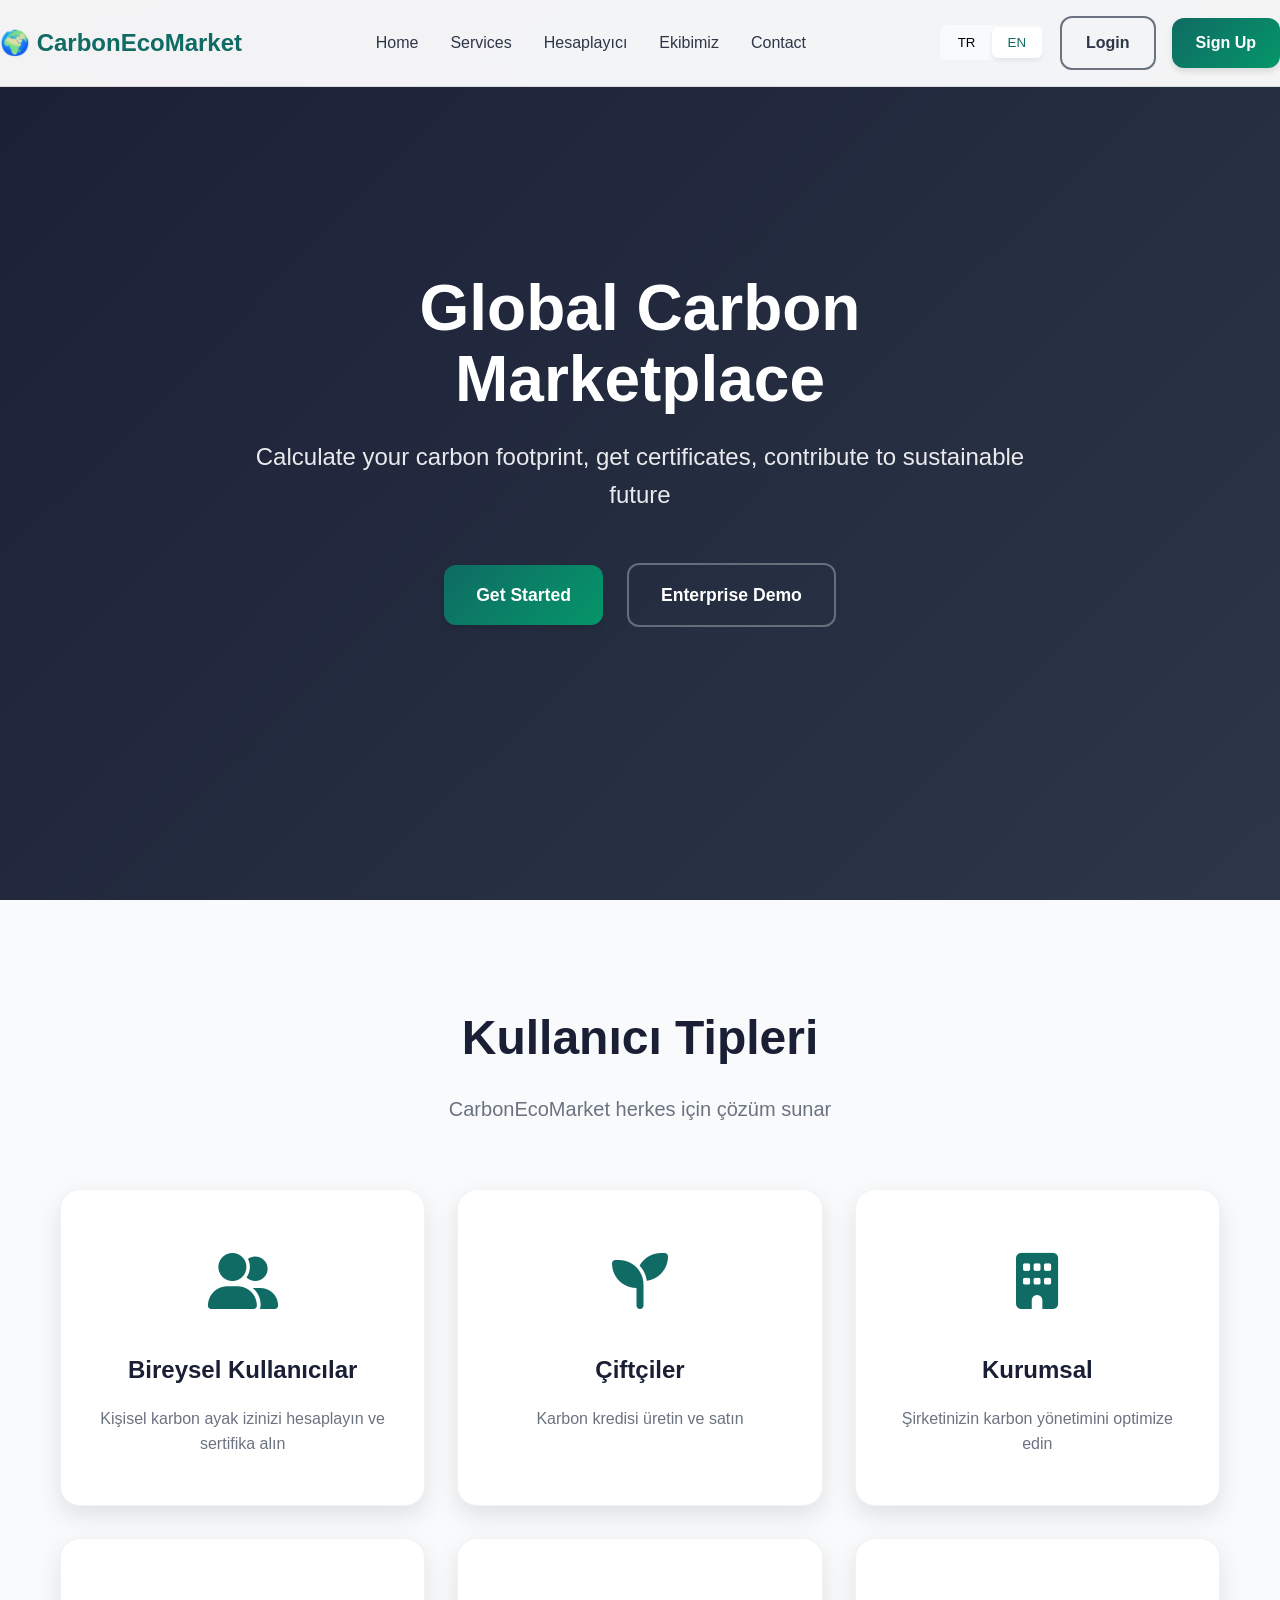
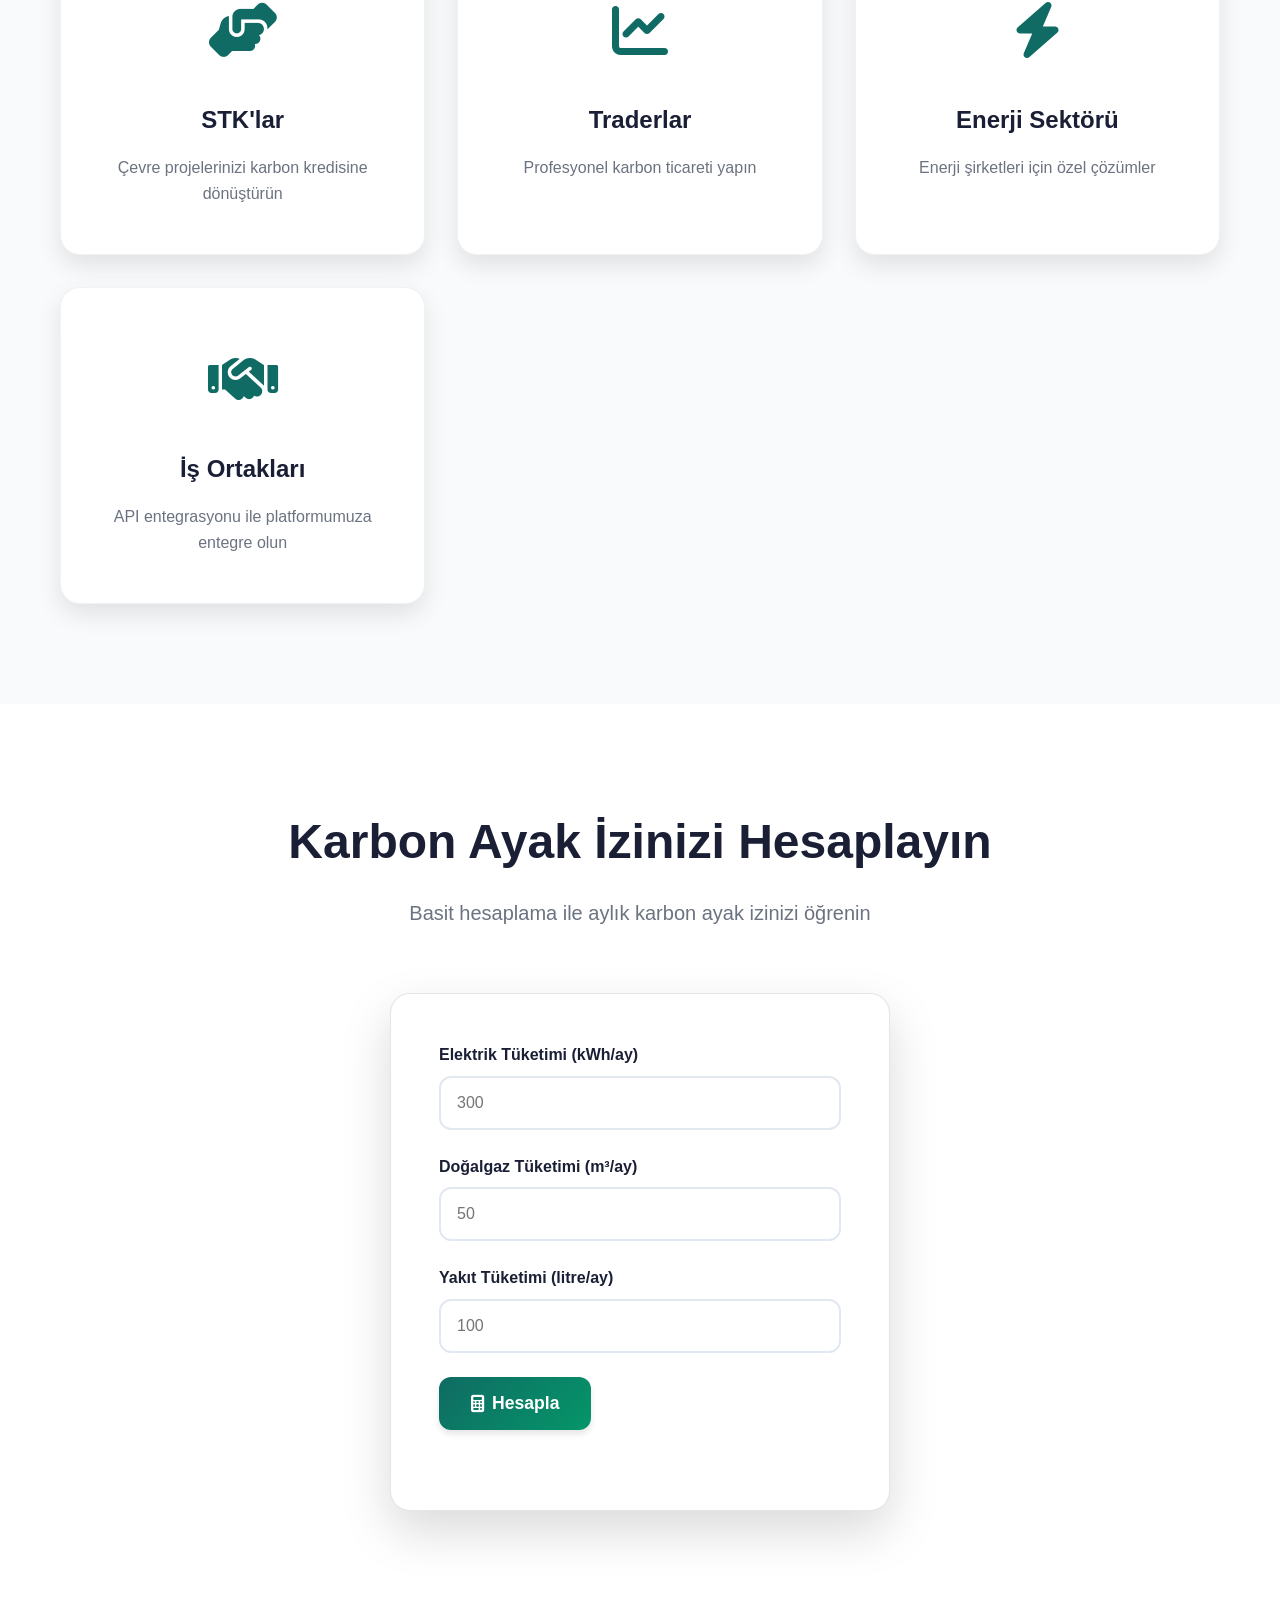
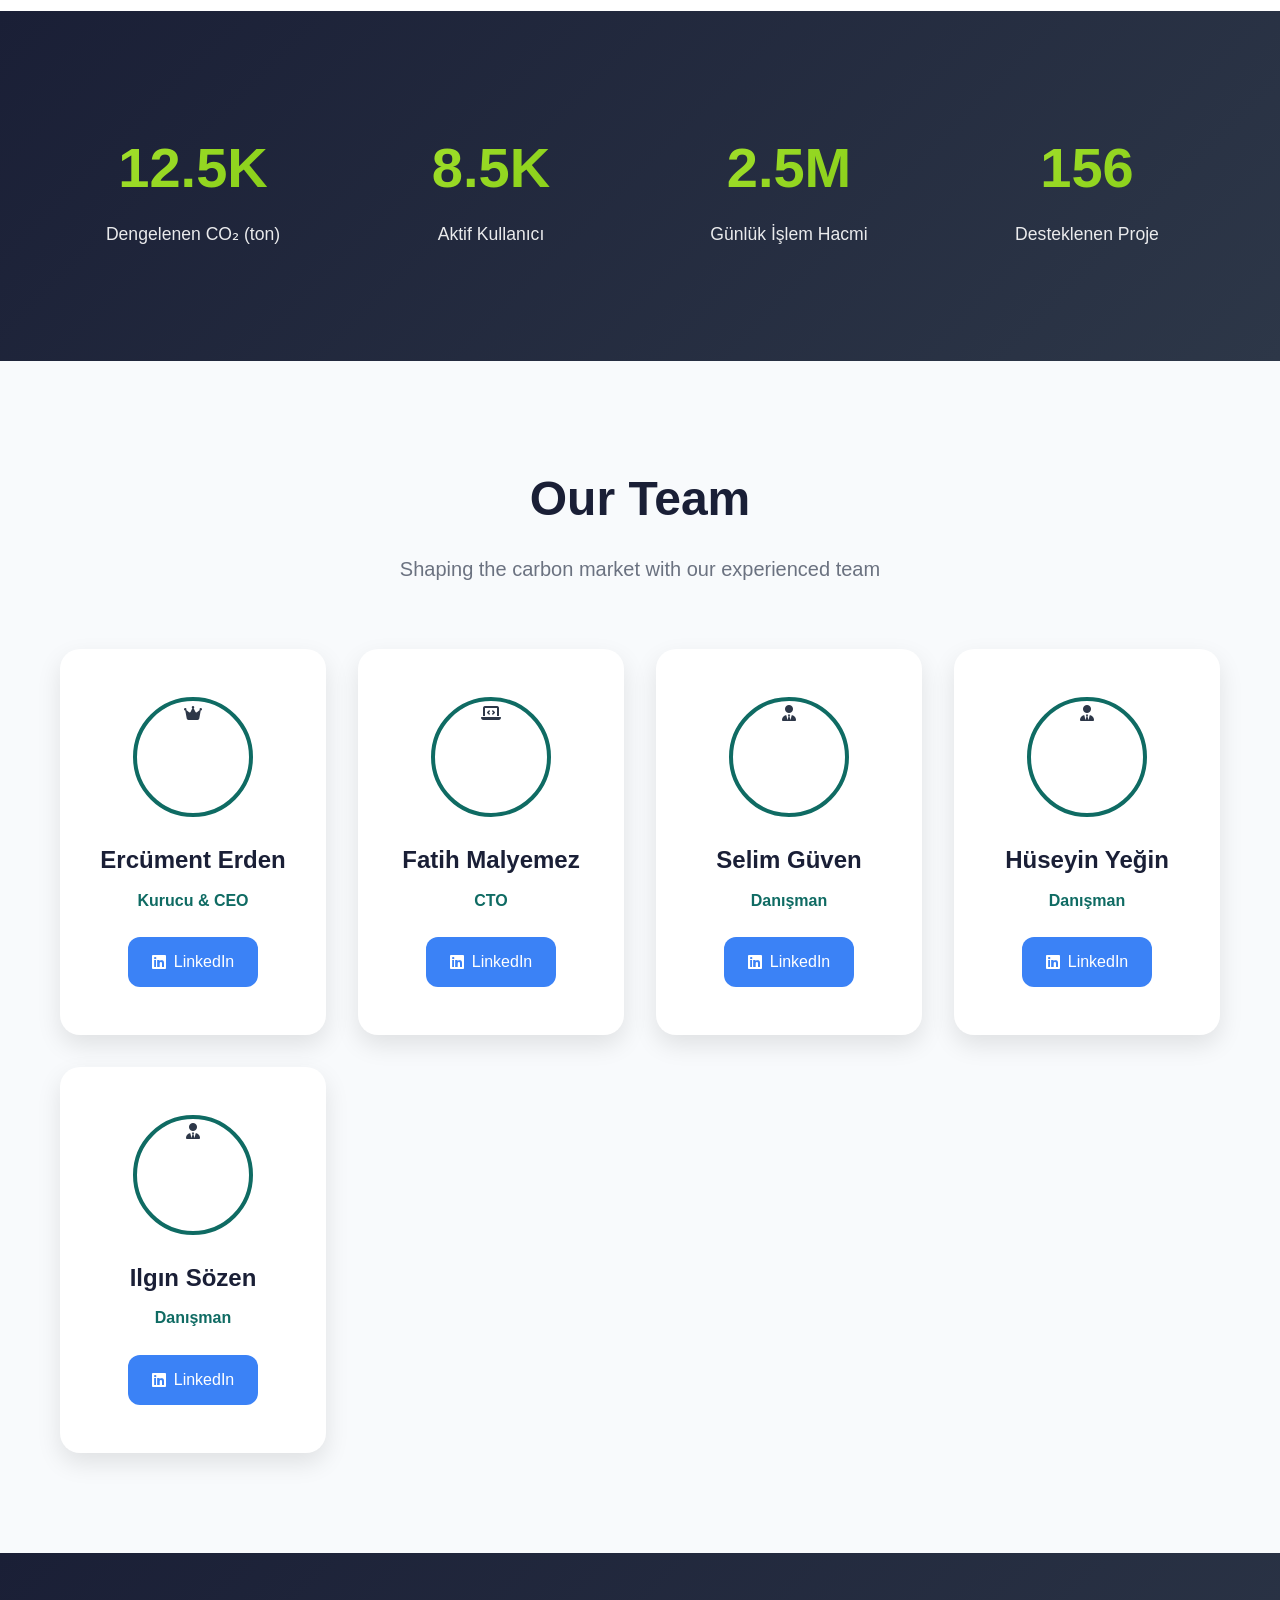
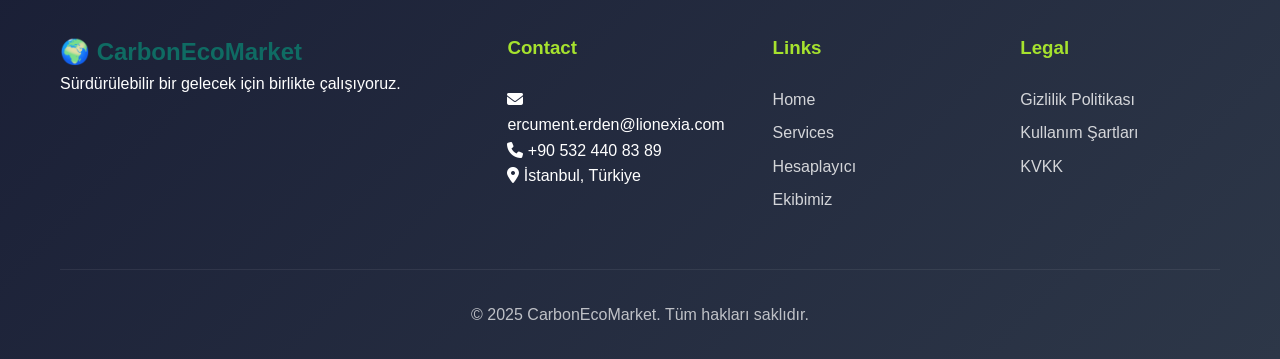
==== commit 17a818e5: "Enhance index.html with i18n and resource links Updated HTML structure to include internationalizati" ====
--- a/index.html
+++ b/index.html
@@ -4,50 +4,48 @@
     <meta charset="UTF-8">
     <meta name="viewport" content="width=device-width, initial-scale=1.0">
     <title>CarbonEcoMarket - Küresel Karbon Pazar Yeri</title>
-    <meta name="description" content="Karbon ayak izinizi hesaplayın, sertifika alın, sürdürülebilir geleceğe katkı sağlayın">
-    <link rel="stylesheet" href="css/style.css">
-    <link rel="stylesheet" href="css/responsive.css">
+    <link href="https://fonts.googleapis.com/css2?family=Inter:wght@300;400;500;600;700;800;900&display=swap" rel="stylesheet">
+    <link rel="stylesheet" href="https://cdnjs.cloudflare.com/ajax/libs/font-awesome/6.4.0/css/all.min.css">
+    <link rel="stylesheet" href="./css/style.css">
+    <link rel="stylesheet" href="./css/responsive.css">
 </head>
 <body>
     <!-- Navigation -->
     <nav class="navbar">
         <div class="nav-container">
             <div class="logo">
-                <img src="images/logo.svg" alt="CarbonEcoMarket">
-                <span>CarbonEcoMarket</span>
+                <span>🌍 CarbonEcoMarket</span>
             </div>
             <ul class="nav-menu">
-                <li><a href="#home">Ana Sayfa</a></li>
-                <li><a href="#about">Hakkımızda</a></li>
-                <li><a href="#services">Hizmetler</a></li>
-                <li><a href="#calculator">Hesaplayıcı</a></li>
-                <li><a href="#team">Ekibimiz</a></li>
-                <li><a href="#contact">İletişim</a></li>
+                <li><a href="#home" data-i18n="nav.home">Ana Sayfa</a></li>
+                <li><a href="#services" data-i18n="nav.services">Hizmetler</a></li>
+                <li><a href="#calculator" data-i18n="nav.calculator">Hesaplayıcı</a></li>
+                <li><a href="#team" data-i18n="nav.team">Ekibimiz</a></li>
+                <li><a href="#contact" data-i18n="nav.contact">İletişim</a></li>
             </ul>
             <div class="nav-actions">
                 <div class="language-switcher">
                     <button class="lang-btn active" data-lang="tr">TR</button>
                     <button class="lang-btn" data-lang="en">EN</button>
                 </div>
-                <a href="#" class="btn btn-login">Giriş Yap</a>
-                <a href="#" class="btn btn-primary">Üye Ol</a>
+                <a href="#" class="btn btn-login" data-i18n="nav.login">Giriş Yap</a>
+                <a href="#" class="btn btn-primary" data-i18n="nav.signup">Üye Ol</a>
             </div>
         </div>
     </nav>
 
     <!-- Hero Section -->
     <section id="home" class="hero">
-        <div class="hero-background"></div>
         <div class="container">
             <div class="hero-content">
-                <h1 class="hero-title">Küresel Karbon Pazar Yeri</h1>
-                <p class="hero-subtitle">Karbon ayak izinizi hesaplayın, sertifika alın, sürdürülebilir geleceğe katkı sağlayın</p>
+                <h1 class="hero-title" data-i18n="hero.title">Küresel Karbon Pazar Yeri</h1>
+                <p class="hero-subtitle" data-i18n="hero.subtitle">Karbon ayak izinizi hesaplayın, sertifika alın, sürdürülebilir geleceğe katkı sağlayın</p>
                 <div class="hero-actions">
-                    <a href="#calculator" class="btn btn-primary btn-large">
+                    <a href="#calculator" class="btn btn-primary btn-large" data-i18n="hero.cta1">
                         <i class="fas fa-rocket"></i>
                         Hemen Başla
                     </a>
-                    <a href="#contact" class="btn btn-secondary btn-large">
+                    <a href="#contact" class="btn btn-secondary btn-large" data-i18n="hero.cta2">
                         <i class="fas fa-chart-line"></i>
                         Kurumsal Demo
                     </a>
@@ -60,58 +58,58 @@
     <section id="services" class="user-types">
         <div class="container">
             <div class="section-header">
-                <h2>Kullanıcı Tipleri</h2>
-                <p>CarbonEcoMarket herkes için çözüm sunar</p>
+                <h2 data-i18n="services.title">Kullanıcı Tipleri</h2>
+                <p data-i18n="services.subtitle">CarbonEcoMarket herkes için çözüm sunar</p>
             </div>
             <div class="user-grid">
                 <div class="user-card">
                     <div class="user-icon">
                         <i class="fas fa-user-friends"></i>
                     </div>
-                    <h3>Bireysel Kullanıcılar</h3>
-                    <p>Kişisel karbon ayak izinizi hesaplayın ve sertifika alın</p>
+                    <h3 data-i18n="services.individual.title">Bireysel Kullanıcılar</h3>
+                    <p data-i18n="services.individual.desc">Kişisel karbon ayak izinizi hesaplayın ve sertifika alın</p>
                 </div>
                 <div class="user-card">
                     <div class="user-icon">
                         <i class="fas fa-seedling"></i>
                     </div>
-                    <h3>Çiftçiler</h3>
-                    <p>Karbon kredisi üretin ve satın</p>
+                    <h3 data-i18n="services.farmers.title">Çiftçiler</h3>
+                    <p data-i18n="services.farmers.desc">Karbon kredisi üretin ve satın</p>
                 </div>
                 <div class="user-card">
                     <div class="user-icon">
                         <i class="fas fa-building"></i>
                     </div>
-                    <h3>Kurumsal</h3>
-                    <p>Şirketinizin karbon yönetimini optimize edin</p>
+                    <h3 data-i18n="services.corporate.title">Kurumsal</h3>
+                    <p data-i18n="services.corporate.desc">Şirketinizin karbon yönetimini optimize edin</p>
                 </div>
                 <div class="user-card">
                     <div class="user-icon">
                         <i class="fas fa-hands-helping"></i>
                     </div>
-                    <h3>STK'lar</h3>
-                    <p>Çevre projelerinizi karbon kredisine dönüştürün</p>
+                    <h3 data-i18n="services.ngo.title">STK'lar</h3>
+                    <p data-i18n="services.ngo.desc">Çevre projelerinizi karbon kredisine dönüştürün</p>
                 </div>
                 <div class="user-card">
                     <div class="user-icon">
                         <i class="fas fa-chart-line"></i>
                     </div>
-                    <h3>Traderlar</h3>
-                    <p>Profesyonel karbon ticareti yapın</p>
+                    <h3 data-i18n="services.traders.title">Traderlar</h3>
+                    <p data-i18n="services.traders.desc">Profesyonel karbon ticareti yapın</p>
                 </div>
                 <div class="user-card">
                     <div class="user-icon">
                         <i class="fas fa-bolt"></i>
                     </div>
-                    <h3>Enerji Sektörü</h3>
-                    <p>Enerji şirketleri için özel çözümler</p>
+                    <h3 data-i18n="services.energy.title">Enerji Sektörü</h3>
+                    <p data-i18n="services.energy.desc">Enerji şirketleri için özel çözümler</p>
                 </div>
                 <div class="user-card">
                     <div class="user-icon">
                         <i class="fas fa-handshake"></i>
                     </div>
-                    <h3>İş Ortakları</h3>
-                    <p>API entegrasyonu ile platformumuza entegre olun</p>
+                    <h3 data-i18n="services.partners.title">İş Ortakları</h3>
+                    <p data-i18n="services.partners.desc">API entegrasyonu ile platformumuza entegre olun</p>
                 </div>
             </div>
         </div>
@@ -121,24 +119,24 @@
     <section id="calculator" class="calculator">
         <div class="container">
             <div class="section-header">
-                <h2>Karbon Ayak İzinizi Hesaplayın</h2>
-                <p>Basit hesaplama ile aylık karbon ayak izinizi öğrenin</p>
+                <h2 data-i18n="calculator.title">Karbon Ayak İzinizi Hesaplayın</h2>
+                <p data-i18n="calculator.subtitle">Basit hesaplama ile aylık karbon ayak izinizi öğrenin</p>
             </div>
             <div class="calculator-widget">
                 <div class="calc-form">
                     <div class="form-group">
-                        <label for="electricity">Elektrik Tüketimi (kWh/ay)</label>
+                        <label for="electricity" data-i18n="calculator.electricity">Elektrik Tüketimi (kWh/ay)</label>
                         <input type="number" id="electricity" placeholder="300">
                     </div>
                     <div class="form-group">
-                        <label for="gas">Doğalgaz Tüketimi (m³/ay)</label>
+                        <label for="gas" data-i18n="calculator.gas">Doğalgaz Tüketimi (m³/ay)</label>
                         <input type="number" id="gas" placeholder="50">
                     </div>
                     <div class="form-group">
-                        <label for="fuel">Yakıt Tüketimi (litre/ay)</label>
+                        <label for="fuel" data-i18n="calculator.fuel">Yakıt Tüketimi (litre/ay)</label>
                         <input type="number" id="fuel" placeholder="100">
                     </div>
-                    <button class="btn btn-primary btn-large" id="calculate-btn">
+                    <button class="btn btn-primary btn-large" id="calculate-btn" data-i18n="calculator.button">
                         <i class="fas fa-calculator"></i>
                         Hesapla
                     </button>
@@ -154,19 +152,19 @@
             <div class="stats-grid">
                 <div class="stat-item">
                     <div class="stat-number" data-target="12500">0</div>
-                    <div class="stat-label">Dengelenen CO₂ (ton)</div>
+                    <div class="stat-label" data-i18n="stats.co2">Dengelenen CO₂ (ton)</div>
                 </div>
                 <div class="stat-item">
                     <div class="stat-number" data-target="8500">0</div>
-                    <div class="stat-label">Aktif Kullanıcı</div>
+                    <div class="stat-label" data-i18n="stats.users">Aktif Kullanıcı</div>
                 </div>
                 <div class="stat-item">
                     <div class="stat-number" data-target="2500000">0</div>
-                    <div class="stat-label">Günlük İşlem Hacmi</div>
+                    <div class="stat-label" data-i18n="stats.volume">Günlük İşlem Hacmi</div>
                 </div>
                 <div class="stat-item">
                     <div class="stat-number" data-target="156">0</div>
-                    <div class="stat-label">Desteklenen Proje</div>
+                    <div class="stat-label" data-i18n="stats.projects">Desteklenen Proje</div>
                 </div>
             </div>
         </div>
@@ -176,16 +174,16 @@
     <section id="team" class="team">
         <div class="container">
             <div class="section-header">
-                <h2>Ekibimiz</h2>
-                <p>Deneyimli ekibimizle karbon piyasasını şekillendiriyoruz</p>
+                <h2 data-i18n="team.title">Ekibimiz</h2>
+                <p data-i18n="team.subtitle">Deneyimli ekibimizle karbon piyasasını şekillendiriyoruz</p>
             </div>
             <div class="team-grid">
                 <div class="team-card">
                     <div class="team-photo">
-                        <img src="images/team/ercument.jpg" alt="Ercüment Erden">
+                        <i class="fas fa-crown"></i>
                     </div>
                     <h3>Ercüment Erden</h3>
-                    <p class="team-role">Kurucu & CEO</p>
+                    <p class="team-role" data-i18n="team.ceo">Kurucu & CEO</p>
                     <a href="https://www.linkedin.com/in/erc%C3%BCment-erden/" class="linkedin-btn" target="_blank">
                         <i class="fab fa-linkedin"></i>
                         LinkedIn
@@ -193,10 +191,10 @@
                 </div>
                 <div class="team-card">
                     <div class="team-photo">
-                        <img src="images/team/fatih.jpg" alt="Fatih Malyemez">
+                        <i class="fas fa-laptop-code"></i>
                     </div>
                     <h3>Fatih Malyemez</h3>
-                    <p class="team-role">CTO</p>
+                    <p class="team-role" data-i18n="team.cto">CTO</p>
                     <a href="https://www.linkedin.com/in/fatih-malyemez-86b98a245/" class="linkedin-btn" target="_blank">
                         <i class="fab fa-linkedin"></i>
                         LinkedIn
@@ -204,10 +202,10 @@
                 </div>
                 <div class="team-card">
                     <div class="team-photo">
-                        <img src="images/team/selim.jpg" alt="Selim Güven">
+                        <i class="fas fa-user-tie"></i>
                     </div>
                     <h3>Selim Güven</h3>
-                    <p class="team-role">Danışman</p>
+                    <p class="team-role" data-i18n="team.advisor">Danışman</p>
                     <a href="https://www.linkedin.com/in/selim-g%C3%BCven-a6b70717/" class="linkedin-btn" target="_blank">
                         <i class="fab fa-linkedin"></i>
                         LinkedIn
@@ -215,10 +213,10 @@
                 </div>
                 <div class="team-card">
                     <div class="team-photo">
-                        <img src="images/team/huseyin.jpg" alt="Hüseyin Yeğin">
+                        <i class="fas fa-user-tie"></i>
                     </div>
                     <h3>Hüseyin Yeğin</h3>
-                    <p class="team-role">Danışman</p>
+                    <p class="team-role" data-i18n="team.advisor">Danışman</p>
                     <a href="https://www.linkedin.com/in/h%C3%BCseyin-ye%C4%9Fin-2b4290219/" class="linkedin-btn" target="_blank">
                         <i class="fab fa-linkedin"></i>
                         LinkedIn
@@ -226,10 +224,10 @@
                 </div>
                 <div class="team-card">
                     <div class="team-photo">
-                        <img src="images/team/ilgin.jpg" alt="Ilgın Sözen">
+                        <i class="fas fa-user-tie"></i>
                     </div>
                     <h3>Ilgın Sözen</h3>
-                    <p class="team-role">Danışman</p>
+                    <p class="team-role" data-i18n="team.advisor">Danışman</p>
                     <a href="https://www.linkedin.com/in/ilg%C4%B1n-s%C3%B6zen-8b2a5963/" class="linkedin-btn" target="_blank">
                         <i class="fab fa-linkedin"></i>
                         LinkedIn
@@ -245,44 +243,42 @@
             <div class="footer-content">
                 <div class="footer-section">
                     <div class="logo">
-                        <img src="images/logo.svg" alt="CarbonEcoMarket">
-                        <span>CarbonEcoMarket</span>
-                    </div>
-                    <p>Sürdürülebilir bir gelecek için birlikte çalışıyoruz.</p>
-                </div>
-                <div class="footer-section">
-                    <h3>İletişim</h3>
+                        <span>🌍 CarbonEcoMarket</span>
+                    </div>
+                    <p data-i18n="footer.tagline">Sürdürülebilir bir gelecek için birlikte çalışıyoruz.</p>
+                </div>
+                <div class="footer-section">
+                    <h3 data-i18n="footer.contact">İletişim</h3>
                     <p><i class="fas fa-envelope"></i> ercument.erden@lionexia.com</p>
                     <p><i class="fas fa-phone"></i> +90 532 440 83 89</p>
-                    <p><i class="fas fa-map-marker-alt"></i> İstanbul, Türkiye</p>
-                </div>
-                <div class="footer-section">
-                    <h3>Bağlantılar</h3>
+                    <p><i class="fas fa-map-marker-alt"></i> <span data-i18n="footer.location">İstanbul, Türkiye</span></p>
+                </div>
+                <div class="footer-section">
+                    <h3 data-i18n="footer.links">Bağlantılar</h3>
                     <ul>
-                        <li><a href="#home">Ana Sayfa</a></li>
-                        <li><a href="#about">Hakkımızda</a></li>
-                        <li><a href="#services">Hizmetler</a></li>
-                        <li><a href="#team">Ekibimiz</a></li>
+                        <li><a href="#home" data-i18n="nav.home">Ana Sayfa</a></li>
+                        <li><a href="#services" data-i18n="nav.services">Hizmetler</a></li>
+                        <li><a href="#calculator" data-i18n="nav.calculator">Hesaplayıcı</a></li>
+                        <li><a href="#team" data-i18n="nav.team">Ekibimiz</a></li>
                     </ul>
                 </div>
                 <div class="footer-section">
-                    <h3>Yasal</h3>
+                    <h3 data-i18n="footer.legal">Yasal</h3>
                     <ul>
-                        <li><a href="#">Gizlilik Politikası</a></li>
-                        <li><a href="#">Kullanım Şartları</a></li>
-                        <li><a href="#">KVKK</a></li>
+                        <li><a href="#" data-i18n="footer.privacy">Gizlilik Politikası</a></li>
+                        <li><a href="#" data-i18n="footer.terms">Kullanım Şartları</a></li>
+                        <li><a href="#" data-i18n="footer.kvkk">KVKK</a></li>
                     </ul>
                 </div>
             </div>
             <div class="footer-bottom">
-                <p>&copy; 2025 CarbonEcoMarket. Tüm hakları saklıdır.</p>
+                <p data-i18n="footer.copyright">© 2025 CarbonEcoMarket. Tüm hakları saklıdır.</p>
             </div>
         </div>
     </footer>
 
-    <script src="https://cdnjs.cloudflare.com/ajax/libs/font-awesome/6.4.0/js/all.min.js"></script>
-    <script src="js/language.js"></script>
-    <script src="js/calculator.js"></script>
-    <script src="js/main.js"></script>
+    <script src="./js/language.js"></script>
+    <script src="./js/calculator.js"></script>
+    <script src="./js/main.js"></script>
 </body>
 </html>
--- a/css/style.css
+++ b/css/style.css
@@ -0,0 +1,516 @@
+:root {
+    --primary-color: #0F6B63;
+    --secondary-color: #A6E22E;
+    --accent-color: #3b82f6;
+    --dark-color: #1a1f36;
+    --light-color: #f8fafc;
+    --text-dark: #2d3748;
+    --text-light: #6b7280;
+    --white: #ffffff;
+    --gradient-primary: linear-gradient(135deg, #0F6B63 0%, #059669 100%);
+    --gradient-secondary: linear-gradient(135deg, #A6E22E 0%, #84cc16 100%);
+    --gradient-dark: linear-gradient(135deg, #1a1f36 0%, #2d3748 100%);
+    --shadow-sm: 0 2px 4px rgba(0,0,0,0.1);
+    --shadow-md: 0 4px 6px rgba(0,0,0,0.1);
+    --shadow-lg: 0 10px 25px rgba(0,0,0,0.1);
+    --shadow-xl: 0 20px 50px rgba(0,0,0,0.15);
+    --border-radius: 12px;
+    --border-radius-lg: 20px;
+}
+
+* {
+    margin: 0;
+    padding: 0;
+    box-sizing: border-box;
+}
+
+html {
+    scroll-behavior: smooth;
+}
+
+body {
+    font-family: 'Inter', -apple-system, BlinkMacSystemFont, sans-serif;
+    line-height: 1.6;
+    color: var(--text-dark);
+    background: var(--white);
+    overflow-x: hidden;
+}
+
+.container {
+    max-width: 1200px;
+    margin: 0 auto;
+    padding: 0 20px;
+}
+
+/* Navigation */
+.navbar {
+    position: fixed;
+    top: 0;
+    width: 100%;
+    background: rgba(255, 255, 255, 0.95);
+    backdrop-filter: blur(20px);
+    border-bottom: 1px solid rgba(0,0,0,0.1);
+    z-index: 1000;
+    transition: all 0.3s ease;
+}
+
+.nav-container {
+    display: flex;
+    align-items: center;
+    justify-content: space-between;
+    padding: 1rem 0;
+}
+
+.logo {
+    display: flex;
+    align-items: center;
+    gap: 0.5rem;
+    font-size: 1.5rem;
+    font-weight: 700;
+    color: var(--primary-color);
+    text-decoration: none;
+}
+
+.logo img {
+    height: 40px;
+    width: auto;
+}
+
+.nav-menu {
+    display: flex;
+    list-style: none;
+    gap: 2rem;
+}
+
+.nav-menu a {
+    text-decoration: none;
+    color: var(--text-dark);
+    font-weight: 500;
+    transition: color 0.3s ease;
+    position: relative;
+}
+
+.nav-menu a:hover {
+    color: var(--primary-color);
+}
+
+.nav-menu a::after {
+    content: '';
+    position: absolute;
+    bottom: -5px;
+    left: 0;
+    width: 0;
+    height: 2px;
+    background: var(--gradient-primary);
+    transition: width 0.3s ease;
+}
+
+.nav-menu a:hover::after {
+    width: 100%;
+}
+
+.nav-actions {
+    display: flex;
+    align-items: center;
+    gap: 1rem;
+}
+
+.language-switcher {
+    display: flex;
+    background: var(--light-color);
+    border-radius: 8px;
+    padding: 2px;
+}
+
+.lang-btn {
+    background: none;
+    border: none;
+    padding: 0.5rem 1rem;
+    border-radius: 6px;
+    cursor: pointer;
+    font-weight: 500;
+    transition: all 0.3s ease;
+}
+
+.lang-btn.active {
+    background: var(--white);
+    box-shadow: var(--shadow-sm);
+    color: var(--primary-color);
+}
+
+.btn {
+    display: inline-flex;
+    align-items: center;
+    gap: 0.5rem;
+    padding: 0.75rem 1.5rem;
+    border-radius: var(--border-radius);
+    text-decoration: none;
+    font-weight: 600;
+    transition: all 0.3s ease;
+    border: none;
+    cursor: pointer;
+}
+
+.btn-login {
+    background: transparent;
+    color: var(--text-dark);
+    border: 2px solid var(--text-light);
+}
+
+.btn-login:hover {
+    border-color: var(--primary-color);
+    color: var(--primary-color);
+}
+
+.btn-primary {
+    background: var(--gradient-primary);
+    color: var(--white);
+    box-shadow: var(--shadow-md);
+}
+
+.btn-primary:hover {
+    transform: translateY(-2px);
+    box-shadow: var(--shadow-lg);
+}
+
+.btn-secondary {
+    background: transparent;
+    color: var(--white);
+    border: 2px solid rgba(255,255,255,0.3);
+}
+
+.btn-secondary:hover {
+    background: rgba(255,255,255,0.1);
+    transform: translateY(-2px);
+}
+
+.btn-large {
+    padding: 1rem 2rem;
+    font-size: 1.1rem;
+}
+
+/* Hero Section */
+.hero {
+    position: relative;
+    min-height: 100vh;
+    display: flex;
+    align-items: center;
+    background: var(--gradient-dark);
+    color: var(--white);
+    overflow: hidden;
+}
+
+.hero-background {
+    position: absolute;
+    top: 0;
+    left: 0;
+    right: 0;
+    bottom: 0;
+    background: url('../images/hero-bg.jpg') center/cover;
+    opacity: 0.1;
+}
+
+.hero-content {
+    position: relative;
+    z-index: 2;
+    text-align: center;
+    max-width: 800px;
+    margin: 0 auto;
+}
+
+.hero-title {
+    font-size: 4rem;
+    font-weight: 800;
+    margin-bottom: 1.5rem;
+    line-height: 1.1;
+}
+
+.hero-subtitle {
+    font-size: 1.5rem;
+    margin-bottom: 3rem;
+    opacity: 0.9;
+    font-weight: 400;
+}
+
+.hero-actions {
+    display: flex;
+    gap: 1.5rem;
+    justify-content: center;
+    align-items: center;
+}
+
+/* Section Headers */
+.section-header {
+    text-align: center;
+    margin-bottom: 4rem;
+}
+
+.section-header h2 {
+    font-size: 3rem;
+    font-weight: 800;
+    margin-bottom: 1rem;
+    color: var(--dark-color);
+}
+
+.section-header p {
+    font-size: 1.25rem;
+    color: var(--text-light);
+    max-width: 600px;
+    margin: 0 auto;
+}
+
+/* User Types */
+.user-types {
+    padding: 100px 0;
+    background: var(--light-color);
+}
+
+.user-grid {
+    display: grid;
+    grid-template-columns: repeat(auto-fit, minmax(300px, 1fr));
+    gap: 2rem;
+}
+
+.user-card {
+    background: var(--white);
+    padding: 3rem 2rem;
+    border-radius: var(--border-radius-lg);
+    text-align: center;
+    box-shadow: var(--shadow-lg);
+    transition: all 0.3s ease;
+    border: 1px solid rgba(0,0,0,0.05);
+}
+
+.user-card:hover {
+    transform: translateY(-10px);
+    box-shadow: var(--shadow-xl);
+}
+
+.user-icon {
+    font-size: 3.5rem;
+    margin-bottom: 1.5rem;
+    color: var(--primary-color);
+}
+
+.user-card h3 {
+    font-size: 1.5rem;
+    margin-bottom: 1rem;
+    color: var(--dark-color);
+}
+
+.user-card p {
+    color: var(--text-light);
+    line-height: 1.6;
+}
+
+/* Calculator */
+.calculator {
+    padding: 100px 0;
+    background: var(--white);
+}
+
+.calculator-widget {
+    max-width: 500px;
+    margin: 0 auto;
+    background: var(--white);
+    padding: 3rem;
+    border-radius: var(--border-radius-lg);
+    box-shadow: var(--shadow-xl);
+    border: 1px solid rgba(0,0,0,0.1);
+}
+
+.calc-form {
+    margin-bottom: 2rem;
+}
+
+.form-group {
+    margin-bottom: 1.5rem;
+}
+
+.form-group label {
+    display: block;
+    margin-bottom: 0.5rem;
+    font-weight: 600;
+    color: var(--dark-color);
+}
+
+.form-group input {
+    width: 100%;
+    padding: 1rem;
+    border: 2px solid #e2e8f0;
+    border-radius: var(--border-radius);
+    font-size: 1rem;
+    transition: border-color 0.3s ease;
+}
+
+.form-group input:focus {
+    outline: none;
+    border-color: var(--primary-color);
+}
+
+.calc-result {
+    padding: 2rem;
+    background: var(--gradient-primary);
+    color: var(--white);
+    border-radius: var(--border-radius);
+    text-align: center;
+    display: none;
+}
+
+.calc-result.show {
+    display: block;
+    animation: fadeIn 0.5s ease;
+}
+
+@keyframes fadeIn {
+    from { opacity: 0; transform: translateY(10px); }
+    to { opacity: 1; transform: translateY(0); }
+}
+
+/* Statistics */
+.statistics {
+    padding: 80px 0;
+    background: var(--gradient-dark);
+    color: var(--white);
+}
+
+.stats-grid {
+    display: grid;
+    grid-template-columns: repeat(4, 1fr);
+    gap: 2rem;
+    text-align: center;
+}
+
+.stat-item {
+    padding: 2rem;
+}
+
+.stat-number {
+    font-size: 3.5rem;
+    font-weight: 800;
+    margin-bottom: 0.5rem;
+    background: var(--gradient-secondary);
+    -webkit-background-clip: text;
+    -webkit-text-fill-color: transparent;
+    background-clip: text;
+}
+
+.stat-label {
+    font-size: 1.1rem;
+    opacity: 0.9;
+}
+
+/* Team Section */
+.team {
+    padding: 100px 0;
+    background: var(--light-color);
+}
+
+.team-grid {
+    display: grid;
+    grid-template-columns: repeat(auto-fit, minmax(250px, 1fr));
+    gap: 2rem;
+}
+
+.team-card {
+    background: var(--white);
+    padding: 3rem 2rem;
+    border-radius: var(--border-radius-lg);
+    text-align: center;
+    box-shadow: var(--shadow-lg);
+    transition: all 0.3s ease;
+}
+
+.team-card:hover {
+    transform: translateY(-5px);
+    box-shadow: var(--shadow-xl);
+}
+
+.team-photo {
+    width: 120px;
+    height: 120px;
+    border-radius: 50%;
+    margin: 0 auto 1.5rem;
+    overflow: hidden;
+    border: 4px solid var(--primary-color);
+}
+
+.team-photo img {
+    width: 100%;
+    height: 100%;
+    object-fit: cover;
+}
+
+.team-card h3 {
+    font-size: 1.5rem;
+    margin-bottom: 0.5rem;
+    color: var(--dark-color);
+}
+
+.team-role {
+    color: var(--primary-color);
+    font-weight: 600;
+    margin-bottom: 1.5rem;
+}
+
+.linkedin-btn {
+    display: inline-flex;
+    align-items: center;
+    gap: 0.5rem;
+    padding: 0.75rem 1.5rem;
+    background: var(--accent-color);
+    color: var(--white);
+    text-decoration: none;
+    border-radius: var(--border-radius);
+    transition: all 0.3s ease;
+}
+
+.linkedin-btn:hover {
+    background: #2563eb;
+    transform: translateY(-2px);
+}
+
+/* Footer */
+footer {
+    background: var(--gradient-dark);
+    color: var(--white);
+    padding: 80px 0 0;
+}
+
+.footer-content {
+    display: grid;
+    grid-template-columns: 2fr 1fr 1fr 1fr;
+    gap: 3rem;
+    margin-bottom: 3rem;
+}
+
+.footer-section h3 {
+    margin-bottom: 1.5rem;
+    color: var(--secondary-color);
+}
+
+.footer-section ul {
+    list-style: none;
+}
+
+.footer-section li {
+    margin-bottom: 0.5rem;
+}
+
+.footer-section a {
+    color: var(--white);
+    text-decoration: none;
+    opacity: 0.8;
+    transition: opacity 0.3s ease;
+}
+
+.footer-section a:hover {
+    opacity: 1;
+}
+
+.footer-bottom {
+    border-top: 1px solid rgba(255,255,255,0.1);
+    padding: 2rem 0;
+    text-align: center;
+    opacity: 0.7;
+}
--- a/css/responsive.css
+++ b/css/responsive.css
@@ -0,0 +1,72 @@
+@media (max-width: 1024px) {
+    .hero-title {
+        font-size: 3rem;
+    }
+    
+    .section-header h2 {
+        font-size: 2.5rem;
+    }
+    
+    .stats-grid {
+        grid-template-columns: repeat(2, 1fr);
+    }
+    
+    .footer-content {
+        grid-template-columns: 1fr 1fr;
+        gap: 2rem;
+    }
+}
+
+@media (max-width: 768px) {
+    .nav-menu {
+        display: none;
+    }
+    
+    .hero-title {
+        font-size: 2.5rem;
+    }
+    
+    .hero-subtitle {
+        font-size: 1.25rem;
+    }
+    
+    .hero-actions {
+        flex-direction: column;
+    }
+    
+    .section-header h2 {
+        font-size: 2rem;
+    }
+    
+    .user-grid,
+    .team-grid {
+        grid-template-columns: 1fr;
+    }
+    
+    .stats-grid {
+        grid-template-columns: 1fr;
+    }
+    
+    .footer-content {
+        grid-template-columns: 1fr;
+    }
+}
+
+@media (max-width: 480px) {
+    .container {
+        padding: 0 15px;
+    }
+    
+    .hero-title {
+        font-size: 2rem;
+    }
+    
+    .calculator-widget {
+        padding: 2rem;
+    }
+    
+    .btn-large {
+        padding: 0.875rem 1.5rem;
+        font-size: 1rem;
+    }
+}
